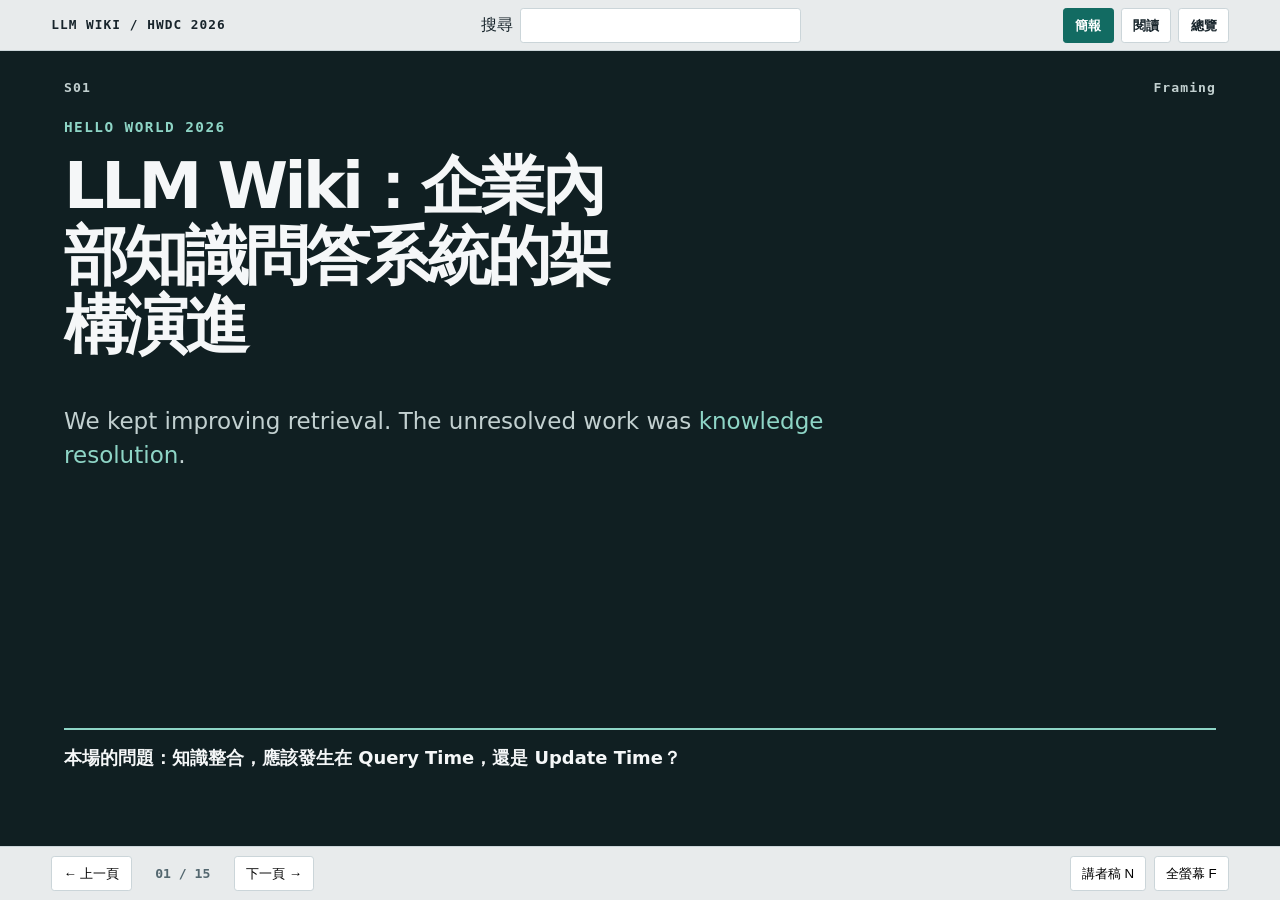
==== index.html @ bf4ed339 "Rewrite HTML deck for knowledge compilation narrative" ====
<!doctype html>
<html lang="zh-Hant">
<head>
  <meta charset="utf-8">
  <meta name="viewport" content="width=device-width, initial-scale=1">
  <meta name="description" content="Hello World 2026：LLM Wiki 從 Agentic RAG 到 Knowledge Compilation 的架構演進。">
  <meta name="theme-color" content="#101f22">
  <title>LLM Wiki：企業內部知識問答系統的架構演進</title>
  <style>
    :root{
      --bg:#f5f7f8;--paper:#fff;--ink:#17242b;--muted:#53676f;--rule:#cbd5d9;--accent:#126b62;--accent2:#8ed5c6;--dark:#101f22;--warn:#9a5a12;--soft:#dcefeb;--code:#edf2f3;
      --sans:"PingFang TC","Noto Sans TC","Microsoft JhengHei",system-ui,sans-serif;--mono:ui-monospace,SFMono-Regular,Menlo,Consolas,monospace;
    }
    *{box-sizing:border-box}html{background:var(--bg);scroll-behavior:smooth}body{margin:0;background:var(--bg);color:var(--ink);font-family:var(--sans)}a{color:var(--accent);text-underline-offset:.18em}code,pre{font-family:var(--mono)}
    .toolbar{position:fixed;z-index:30;inset:0 0 auto;display:flex;align-items:center;justify-content:space-between;gap:.8rem;min-height:3.2rem;padding:.45rem clamp(1rem,4vw,4rem);background:rgba(245,247,248,.95);border-bottom:1px solid var(--rule);backdrop-filter:blur(14px)}
    .toolbar a{font:700 .8rem/1.2 var(--mono);letter-spacing:.08em;color:var(--ink);text-decoration:none}.toolbar div{display:flex;gap:.45rem;align-items:center}.toolbar button,.toolbar input{border:1px solid var(--rule);background:var(--paper);color:var(--ink);min-height:2.2rem;border-radius:.2rem;padding:.35rem .7rem;font:600 .82rem/1 var(--sans)}.toolbar button[aria-pressed=true]{background:var(--accent);color:#fff;border-color:var(--accent)}.search{display:none}.reading .search{display:flex}.search input{width:min(22vw,18rem)}
    .slide{display:none;min-height:100svh;padding:clamp(5rem,7vh,6.2rem) clamp(1.4rem,5vw,5rem) clamp(5.6rem,8vh,6.8rem);overflow:auto}.slide.active{display:block}.slide-inner{max-width:1500px;margin:auto;min-height:calc(100svh - 12rem);display:flex;flex-direction:column}.meta{display:flex;justify-content:space-between;gap:1rem;color:var(--muted);font:700 .82rem/1.2 var(--mono);letter-spacing:.08em;margin-bottom:clamp(1rem,2.6vh,2rem)}
    h1{font-size:clamp(2.45rem,5vw,5.2rem);line-height:1.08;letter-spacing:-.055em;margin:.2rem 0 1.3rem;max-width:13ch}h2{font-size:clamp(2.15rem,4vw,4rem);line-height:1.12;letter-spacing:-.045em;margin:0 0 1.4rem;max-width:18ch}h3{font-size:clamp(1.05rem,1.35vw,1.35rem);margin:.4rem 0 .7rem}.lede{font-size:clamp(1.15rem,1.8vw,1.7rem);line-height:1.48;color:var(--muted);max-width:60ch}.big{font-size:clamp(2rem,4vw,4.6rem);line-height:1.16;letter-spacing:-.045em;font-weight:760}.kicker{color:var(--accent);font:800 .9rem/1.2 var(--mono);letter-spacing:.1em;text-transform:uppercase;margin:0 0 .8rem}.dark{background:var(--dark);color:#f5f7f8}.dark .lede,.dark .meta,.dark .muted{color:#c2d0d0}.dark a{color:var(--accent2)}.dark .kicker,.dark .accent{color:var(--accent2)}
    .grid2{display:grid;grid-template-columns:1fr 1fr;gap:clamp(1.4rem,4vw,4rem);align-items:start}.grid3{display:grid;grid-template-columns:repeat(3,1fr);gap:clamp(1rem,2.5vw,2.4rem)}.panel{background:var(--paper);border-left:4px solid var(--accent);padding:1.05rem 1.2rem}.panel.warn{border-color:var(--warn);background:#f8edda}.panel h3{color:var(--accent)}.dark .panel{background:rgba(255,255,255,.08);border-color:var(--accent2)}.small{font-size:clamp(.92rem,1.12vw,1.1rem);line-height:1.5;color:var(--muted)}.dark .small{color:#c2d0d0}.foot{margin-top:auto;padding-top:1rem;border-top:2px solid var(--accent);font-size:clamp(1rem,1.4vw,1.35rem);font-weight:680}.dark .foot{border-color:var(--accent2)}
    table{width:100%;border-collapse:collapse;font-size:clamp(.9rem,1.18vw,1.13rem);line-height:1.4}th,td{text-align:left;vertical-align:top;border-bottom:1px solid var(--rule);padding:.62rem .55rem}thead th{border-top:2px solid var(--accent);color:var(--accent);font-size:.9em}.dark th,.dark td{border-color:rgba(255,255,255,.18)}.dark thead th{color:var(--accent2);border-color:var(--accent2)}
    .flow{display:grid;grid-template-columns:repeat(var(--n,5),minmax(8rem,1fr));border-top:2px solid var(--accent);border-bottom:1px solid var(--rule);margin:1.4rem 0;overflow:auto}.flow>div{position:relative;min-height:8rem;padding:1rem;border-right:1px solid var(--rule)}.flow>div:last-child{border-right:0}.flow>div:not(:last-child)::after{content:"→";position:absolute;right:-.5rem;top:50%;transform:translateY(-50%);color:var(--accent);background:var(--bg);font:800 1.1rem/1 var(--mono)}.flow b{display:block;color:var(--accent);margin-bottom:.4rem}.flow span{color:var(--muted);font-size:.95rem;line-height:1.38}.dark .flow{border-color:var(--accent2)}.dark .flow>div{border-color:rgba(255,255,255,.18)}.dark .flow>div:not(:last-child)::after{color:var(--accent2);background:var(--dark)}.dark .flow b{color:var(--accent2)}.dark .flow span{color:#c2d0d0}
    .doc{background:var(--paper);padding:1rem 1.1rem;border-top:3px solid var(--accent);font-size:clamp(.95rem,1.2vw,1.15rem);line-height:1.48}.doc h3{font-family:var(--mono);font-size:.86rem;color:var(--muted);letter-spacing:.05em}.quote{font-size:clamp(1.25rem,2.1vw,2.1rem);line-height:1.35;font-weight:700}.tag{display:inline-block;padding:.18rem .42rem;background:var(--soft);color:var(--accent);font:800 .75rem/1.2 var(--mono);letter-spacing:.04em}.matrix td:first-child,.matrix th:first-child{font-weight:750}.mono{font-family:var(--mono)}.em{color:var(--accent);font-weight:800}.dark .em{color:var(--accent2)}
    .controls{position:fixed;z-index:20;inset:auto 0 0;display:flex;justify-content:space-between;gap:.8rem;align-items:center;padding:.55rem clamp(1rem,4vw,4rem);background:rgba(245,247,248,.95);border-top:1px solid var(--rule);backdrop-filter:blur(14px)}.controls div{display:flex;gap:.45rem;align-items:center}.controls button{border:1px solid var(--rule);background:var(--paper);min-height:2.2rem;border-radius:.2rem;padding:.35rem .7rem}.count{font:700 .82rem/1 var(--mono);color:var(--muted);min-width:5.5rem;text-align:center}.notes{position:fixed;z-index:40;right:1rem;bottom:4.4rem;width:min(42rem,calc(100vw - 2rem));max-height:55vh;overflow:auto;background:var(--paper);border:1px solid var(--rule);box-shadow:0 1.4rem 4rem rgba(0,0,0,.18);padding:1rem 1.2rem}.notes h2{font-size:1.4rem;margin:.2rem 0}.notes p{line-height:1.5}
    .reading .slide{display:block;min-height:auto;padding-top:5.5rem}.reading .slide-inner{min-height:auto}.reading .controls{display:none}.reading .notes{display:none}.reading .meta::after{content:"reading"}.reading-only{display:none}.reading .reading-only{display:block}.presentation .reading-only{display:none}.overview{display:none;position:fixed;z-index:50;inset:0;background:rgba(0,0,0,.45);padding:4rem clamp(1rem,5vw,5rem);overflow:auto}.overview.open{display:block}.overview-box{max-width:900px;margin:auto;background:var(--paper);padding:1.2rem}.overview button{display:block;width:100%;text-align:left;padding:.7rem;border:0;border-bottom:1px solid var(--rule);background:transparent}.appendix{border-top:3px solid var(--accent);margin-top:4rem;padding-top:2rem}.src{font-size:.9rem;line-height:1.6}
    @media(max-width:820px){.grid2,.grid3{grid-template-columns:1fr}.flow{grid-template-columns:1fr}.flow>div:not(:last-child)::after{content:"↓";right:50%;top:auto;bottom:-.6rem;transform:translateX(50%)}.toolbar{position:static}.slide{display:block;min-height:auto;padding-top:2rem}.controls{display:none}body{background:var(--bg)}.search{display:none!important}}
    @media print{.toolbar,.controls,.notes,.overview{display:none!important}.slide{display:block;break-after:page;min-height:auto}.slide-inner{min-height:auto}}
  </style>
</head>
<body class="presentation">
  <header class="toolbar">
    <a href="#s01">LLM WIKI / HWDC 2026</a>
    <div class="search"><label for="q">搜尋</label><input id="q" type="search"><span id="searchState" class="small"></span></div>
    <div><button id="present" aria-pressed="true">簡報</button><button id="read" aria-pressed="false">閱讀</button><button id="openOverview">總覽</button></div>
  </header>

  <main id="deck">
    <section class="slide dark active" id="s01" data-section="S01" data-title="LLM Wiki" tabindex="-1"><div class="slide-inner">
      <div class="meta"><span>S01</span><span>Framing</span></div>
      <p class="kicker">Hello World 2026</p><h1>LLM Wiki：企業內部知識問答系統的架構演進</h1>
      <p class="lede">We kept improving retrieval. The unresolved work was <span class="accent">knowledge resolution</span>.</p>
      <p class="foot">本場的問題：知識整合，應該發生在 Query Time，還是 Update Time？</p>
      <aside class="reading-only"><p>講者稿：今天不是再教一套 RAG pipeline，而是討論企業知識問答裡常被忽略的問題：多份來源都正確，但適用範圍不同時，Agent 要怎麼回答？</p></aside>
    </div></section>

    <section class="slide" id="s02" data-section="S02" data-title="四個都正確的答案" tabindex="-1"><div class="slide-inner">
      <div class="meta"><span>S02</span><span>Hard Case</span></div><h2>一個 VPN 問題，四個都「正確」的答案</h2>
      <p class="quote">「我是台南分公司的正式員工，今天換了一台公司管理的新筆電。登入 ExampleVPN 時出現 DEMO-455，該怎麼處理？」</p>
      <div class="grid2">
        <table><thead><tr><th>來源</th><th>看起來正確的答案</th></tr></thead><tbody>
          <tr><td>A Legacy Guide</td><td>檢查帳密 + OTP</td></tr><tr><td>B Zero Trust Policy</td><td>分公司正式員工 + managed device 改用 Entra ID + CA</td></tr><tr><td>C Service Desk FAQ</td><td>DEMO-455 常見是密碼錯誤</td></tr><tr><td>D Incident Postmortem</td><td>新筆電常是 device compliance 未完成</td></tr>
        </tbody></table>
        <div class="panel warn"><h3>問題不是找不到文件</h3><p>RAG 可能把四份都找回來，而且全部都有來源。真正困難的是判斷：哪一份適用於這個人的情境？</p></div>
      </div><p class="foot">Source-grounded 不等於 context-correct。</p>
    </div></section>

    <section class="slide" id="s03" data-section="S03" data-title="Agentic RAG" tabindex="-1"><div class="slide-inner"><div class="meta"><span>S03</span><span>Past Architecture</span></div><h2>去年我們怎麼做 Agentic RAG</h2>
      <div class="flow" style="--n:6"><div><b>User</b><span>企業制度、流程、系統問題</span></div><div><b>Query Planning</b><span>拆問題、改寫查詢</span></div><div><b>Tool Calling</b><span>選 FAQ、RAG、內部工具</span></div><div><b>Retrieval</b><span>Hybrid / citation / source</span></div><div><b>Answer</b><span>生成回答</span></div><div><b>Self-check</b><span>不足時重試或追問</span></div></div>
      <p class="foot">這能讓 Agent 比單輪 RAG 聰明，但仍把許多知識判斷留在查詢當下。</p>
    </div></section>

    <section class="slide" id="s04" data-section="S04" data-title="不是所有失敗都是檢索失敗" tabindex="-1"><div class="slide-inner"><div class="meta"><span>S04</span><span>Failure Split</span></div><h2>Retrieval 成功，為什麼 Answer 還會錯？</h2>
      <table><thead><tr><th>Retrieval problem</th><th>Knowledge resolution problem</th></tr></thead><tbody><tr><td>找不到文件</td><td>找到四份，但適用範圍不同</td></tr><tr><td>排序錯</td><td>新文件只部分取代舊文件</td></tr><tr><td>Query 改寫不足</td><td>FAQ 與 postmortem 同時正確但 scope 不同</td></tr><tr><td>Chunk 太小</td><td>每個 claim 需要自己的 provenance</td></tr></tbody></table>
      <p class="foot">Reranker 可以改善左邊，但不會自動解決右邊。</p></div></section>

    <section class="slide" id="s05" data-section="S05" data-title="Query-time Integration" tabindex="-1"><div class="slide-inner"><div class="meta"><span>S05</span><span>Core Diagram 1</span></div><h2>Query-time integration 才是真正瓶頸</h2>
      <div class="flow" style="--n:4"><div><b>Raw Documents</b><span>A/B/C/D 都在資料庫裡</span></div><div><b>Retrieval</b><span>每次找回相關片段</span></div><div><b>LLM Synthesis</b><span>臨場判斷適用範圍、衝突、取代關係</span></div><div><b>Answer</b><span>如果 scope 判斷錯，答案仍錯</span></div></div>
      <p class="foot">這種架構讓模型每次 query 都重新解一次知識迷宮。</p></div></section>

    <section class="slide dark" id="s06" data-section="S06" data-title="Update-time Compilation" tabindex="-1"><div class="slide-inner"><div class="meta"><span>S06</span><span>Core Diagram 2</span></div><h2>把 Knowledge Work 搬到 Update Time</h2>
      <div class="flow" style="--n:5"><div><b>Raw Docs</b><span>來源進來</span></div><div><b>Knowledge Compilation</b><span>整合 scope、衝突、取代關係</span></div><div><b>Review / Validation</b><span>結構、語義、回歸問題</span></div><div><b>Published Knowledge</b><span>可版本化、可引用、可維護</span></div><div><b>Agent</b><span>Query time 專注於使用者 context 與 workflow</span></div></div>
      <p class="foot">LLM Wiki = Knowledge Contract for Agents. Markdown 只是載體。</p></div></section>

    <section class="slide" id="s07" data-section="S07" data-title="Hard Case Sources" tabindex="-1"><div class="slide-inner"><div class="meta"><span>S07</span><span>Evidence</span></div><h2>Hard Case：四份互相交疊的 VPN 文件</h2>
      <div class="grid2"><div class="doc"><h3>Source A / Legacy Guide</h3><p>Legacy VPN 使用帳密 + OTP。DEMO-455 常見是 credential validation failure。</p></div><div class="doc"><h3>Source B / Zero Trust Policy</h3><p>分公司正式員工 + managed device 轉 Zero Trust。總公司與 contractor 暫留 Legacy VPN。</p></div><div class="doc"><h3>Source C / FAQ</h3><p>DEMO-455 常見是密碼錯誤，但 FAQ 寫於 Zero Trust 遷移前。</p></div><div class="doc"><h3>Source D / Postmortem</h3><p>分公司新筆電 DEMO-455 多半是 device compliance 尚未完成。</p></div></div>
      <p class="foot">四份都不是垃圾文件，真正問題是 context-dependent truth。</p></div></section>

    <section class="slide" id="s08" data-section="S08" data-title="Impact Discovery" tabindex="-1"><div class="slide-inner"><div class="meta"><span>S08</span><span>Mechanism</span></div><h2>Impact Discovery：哪些頁面會被牽動？</h2>
      <table><thead><tr><th>候選頁面</th><th>動作</th><th>為什麼</th></tr></thead><tbody><tr><td><code>remote-access-authentication</code></td><td>UPDATE</td><td>Legacy 與 Zero Trust 兩條認證路徑需要分開</td></tr><tr><td><code>device-compliance</code></td><td>CREATE</td><td>新 first action 需要獨立概念</td></tr><tr><td><code>examplevpn-client</code></td><td>UPDATE</td><td>Client behavior 跟 access path 有關</td></tr><tr><td><code>queries/demo-455</code></td><td>UPDATE</td><td>固定問題需要 Zero Trust branch answer</td></tr><tr><td><code>faq/demo-455</code></td><td>FLAG</td><td>FAQ 仍有效，但只適用 Legacy VPN</td></tr></tbody></table>
      <p class="foot">候選範圍應來自 semantic match、backlinks、entities、source relationships 與 query logs。</p></div></section>

    <section class="slide" id="s09" data-section="S09" data-title="Partial Supersession" tabindex="-1"><div class="slide-inner"><div class="meta"><span>S09</span><span>Technical Peak</span></div><h2>Partial Supersession + Conflict Resolution</h2>
      <table class="matrix"><thead><tr><th>Population</th><th>Access path</th><th>DEMO-455 first action</th></tr></thead><tbody><tr><td>Branch full-time + managed device</td><td>Zero Trust</td><td><span class="em">Check device compliance / sync state</span></td></tr><tr><td>HQ employee</td><td>Legacy VPN</td><td>Check credentials / OTP</td></tr><tr><td>Contractor</td><td>Legacy VPN</td><td>Check credentials / OTP</td></tr><tr><td>Unknown context</td><td>Unknown</td><td>Ask clarification</td></tr></tbody></table>
      <p class="foot">新政策不是讓舊手冊失效，而是只取代特定族群的 first action。</p></div></section>

    <section class="slide" id="s10" data-section="S10" data-title="Claim-level Provenance" tabindex="-1"><div class="slide-inner"><div class="meta"><span>S10</span><span>Mechanism</span></div><h2>Claim-level Provenance</h2>
      <table><thead><tr><th>Claim</th><th>Source</th><th>Applicability</th></tr></thead><tbody><tr><td>分公司正式員工 + managed device 改用 Zero Trust</td><td>B Policy</td><td>Branch full-time + managed device</td></tr><tr><td>此族群的 DEMO-455 優先看 device compliance</td><td>D Postmortem</td><td>Branch rollout / new managed laptop</td></tr><tr><td>DEMO-455 常見為 credential failure</td><td>A Guide + C FAQ</td><td>Legacy VPN users</td></tr><tr><td>Context 不足時先追問</td><td>B Policy</td><td>Office / employee type / device state unknown</td></tr></tbody></table>
      <p class="foot">整頁 citation 不夠。企業知識需要知道每個 claim 的來源與適用條件。</p></div></section>

    <section class="slide dark" id="s11" data-section="S11" data-title="Knowledge Release" tabindex="-1"><div class="slide-inner"><div class="meta"><span>S11</span><span>Architecture</span></div><h2>Draft → Validate → Knowledge Release</h2>
      <div class="flow" style="--n:5"><div><b>Impact Discovery</b><span>找候選頁與受影響 query</span></div><div><b>Mutation Plan</b><span>CREATE / UPDATE / KEEP / FLAG</span></div><div><b>Draft Release</b><span>一批知識變更，而非零散改頁</span></div><div><b>Validation</b><span>structural + semantic + regression queries</span></div><div><b>Atomic Publish</b><span>ACTIVE pointer N → N+1</span></div></div>
      <p class="foot">失敗時 N 保持 active，不留下半套更新。</p></div></section>

    <section class="slide" id="s12" data-section="S12" data-title="Validation Boundary" tabindex="-1"><div class="slide-inner"><div class="meta"><span>S12</span><span>Evidence Boundary</span></div><h2>Structural Valid ≠ Semantic Correct</h2>
      <div class="grid2"><div class="panel"><h3>Structural lint 能抓</h3><p><code>missing-summary-v2</code>：缺 source summary、斷鏈，lint exit 1。</p></div><div class="panel warn"><h3>Structural lint 抓不到</h3><p><code>stale-v2</code>：結構有效，lint exit 0，但下游 query 仍是舊答案。</p></div></div>
      <p class="foot">結構檢查必要，但不能單獨保證知識仍符合最新來源。</p></div></section>

    <section class="slide" id="s13" data-section="S13" data-title="Teams Agent" tabindex="-1"><div class="slide-inner"><div class="meta"><span>S13</span><span>Integration</span></div><h2>LLM Wiki 只是 Knowledge Layer：Teams Agent</h2>
      <div class="flow" style="--n:6"><div><b>Teams</b><span>企業入口</span></div><div><b>Intent / Issue</b><span>IT / Non-IT、問題拆解</span></div><div><b>FAQ / Knowledge</b><span>使用 published knowledge</span></div><div><b>Clarification</b><span>缺 context 先追問</span></div><div><b>Ticket / Handoff</b><span>無法解決時升級</span></div><div><b>Feedback</b><span>回到品質迴圈</span></div></div>
      <p class="foot">Knowledge tells the Agent what is true. Business workflow tells the Agent what to do.</p></div></section>

    <section class="slide" id="s14" data-section="S14" data-title="When Worth It" tabindex="-1"><div class="slide-inner"><div class="meta"><span>S14</span><span>Decision Framework</span></div><h2>WeKnora 與何時值得採用</h2>
      <div class="grid2"><div class="panel"><h3>不值得</h3><p>少量 FAQ、單一 authoritative source、低更新頻率、無跨文件衝突。</p></div><div class="panel"><h3>開始值得</h3><p>大量文件、頻繁改版、部分取代、多人維護、需要 provenance / ACL / lifecycle。</p></div></div>
      <p class="lede">像 WeKnora 這類開源系統，也正在從 RAG 擴展到 Wiki、Revision、RBAC、Audit 與 Knowledge Management。</p>
      <p class="foot">Knowledge Engineering 正逐漸成為 Agent 架構裡獨立的一層。</p></div></section>

    <section class="slide dark" id="s15" data-section="S15" data-title="Takeaways" tabindex="-1"><div class="slide-inner"><div class="meta"><span>S15</span><span>Close</span></div><h2>三句帶走</h2>
      <ol class="big"><li>Not every RAG failure is a retrieval failure.</li><li>LLM Wiki moves knowledge integration from query time to update time.</li><li>Treat enterprise knowledge like a releaseable software artifact.</li></ol>
      <p class="foot">企業知識不只是內容。它也需要編譯、測試、版本與發布。</p></div></section>

    <section class="slide" id="a01" data-section="A01" data-title="Evidence Registry" tabindex="-1"><div class="slide-inner"><div class="meta"><span>A01</span><span>Appendix</span></div><h2>Evidence registry</h2><div class="src"><p><a href="evidence/knowledge-resolution-demo/README.md">Knowledge Resolution Demo</a> · <a href="evidence/knowledge-resolution-demo/claim-resolution.md">Claim Resolution</a> · <a href="evidence/knowledge-resolution-demo/mutation-plan.md">Mutation Plan</a> · <a href="evidence/knowledge-resolution-demo/knowledge-release.md">Knowledge Release</a></p><p><a href="evidence/wiki-update-demo/README.md">舊版可重跑 lint / graph fixture</a> · <a href="evidence/wiki-update-demo/records/runs.json">runs.json</a> · <a href="evidence/wiki-update-demo/records/content-revision.diff">content diff</a></p></div></div></section>
  </main>

  <nav class="controls"><div><button id="prev">← 上一頁</button><span class="count" id="count">01 / 15</span><button id="next">下一頁 →</button></div><div><button id="notesBtn">講者稿 N</button><button id="fsBtn">全螢幕 F</button></div></nav>
  <aside class="notes" id="notes" hidden><h2>講者稿</h2><div id="notesText"></div></aside>
  <div class="overview" id="overview"><div class="overview-box"><h2>頁面總覽</h2><div id="overviewList"></div><button id="closeOverview">關閉</button></div></div>

  <script>
  (function(){
    const slides=[...document.querySelectorAll('.slide')];const main=slides.filter(s=>s.dataset.section[0]==='S');const appendix=slides.filter(s=>s.dataset.section[0]==='A');let current=null;let reading=false;
    const count=document.getElementById('count'),notes=document.getElementById('notes'),notesText=document.getElementById('notesText'),overview=document.getElementById('overview');
    const old={"1":"s01","2":"s02","3":"s03","4":"s04","5":"s05","6":"s06","7":"s07","8":"s08","9":"s09","10":"s10","11":"s11","12":"s12","13":"s13","14":"s14","15":"s15","16":"s15","17":"s15","18":"s15","19":"s15","20":"s15"};
    function canonical(h){h=(h||'').replace('#','').toLowerCase();if(old[h])return old[h];if(/^s(0[1-9]|1[0-5])$/.test(h)||/^a0[1-4]$/.test(h))return h;return 's01'}
    function show(id,push=true){const s=document.getElementById(id)||document.getElementById('s01');current=s;slides.forEach(x=>{x.classList.toggle('active',x===s);x.setAttribute('aria-hidden',String(!reading&&x!==s));x.inert=!reading&&x!==s});const list=s.dataset.section[0]==='S'?main:appendix;const n=list.indexOf(s)+1;count.textContent=s.dataset.section[0]==='S'?String(n).padStart(2,'0')+' / 15':'A'+String(n).padStart(2,'0')+' / '+String(appendix.length).padStart(2,'0');notesText.innerHTML='';const rn=s.querySelector('.reading-only');if(rn)notesText.appendChild(rn.cloneNode(true));if(push&&location.hash!=='#'+s.id)location.hash=s.id;if(!reading)scrollTo(0,0)}
    function next(){const list=current&&current.dataset.section[0]==='A'?appendix:main;let i=list.indexOf(current);if(i<list.length-1)show(list[i+1].id)}function prev(){const list=current&&current.dataset.section[0]==='A'?appendix:main;let i=list.indexOf(current);if(i>0)show(list[i-1].id)}
    function setReading(v){reading=v;document.body.classList.toggle('reading',v);document.body.classList.toggle('presentation',!v);document.getElementById('read').setAttribute('aria-pressed',String(v));document.getElementById('present').setAttribute('aria-pressed',String(!v));slides.forEach(s=>{s.classList.toggle('active',v||s===current);s.inert=!v&&s!==current});if(!v)show((current||main[0]).id,false)}
    document.getElementById('next').onclick=next;document.getElementById('prev').onclick=prev;document.getElementById('notesBtn').onclick=()=>notes.hidden=!notes.hidden;document.getElementById('read').onclick=()=>setReading(true);document.getElementById('present').onclick=()=>setReading(false);document.getElementById('fsBtn').onclick=()=>document.fullscreenElement?document.exitFullscreen().catch(()=>{}):document.documentElement.requestFullscreen?.().catch(()=>{});
    document.getElementById('openOverview').onclick=()=>overview.classList.add('open');document.getElementById('closeOverview').onclick=()=>overview.classList.remove('open');
    const ol=document.getElementById('overviewList');slides.forEach(s=>{const b=document.createElement('button');b.textContent=s.dataset.section+' — '+s.dataset.title;b.onclick=()=>{setReading(false);show(s.id);overview.classList.remove('open')};ol.appendChild(b)});
    document.getElementById('q').oninput=e=>{const q=e.target.value.toLowerCase();let m=0;slides.forEach(s=>{const ok=!q||s.textContent.toLowerCase().includes(q);s.hidden=!ok;if(ok)m++});document.getElementById('searchState').textContent=q?m+' 頁符合':''};
    addEventListener('hashchange',()=>show(canonical(location.hash),false));addEventListener('keydown',e=>{if(reading||['INPUT','TEXTAREA'].includes(document.activeElement.tagName))return;if(e.key==='ArrowRight'||e.key==='PageDown'||e.key===' '){e.preventDefault();next()}else if(e.key==='ArrowLeft'||e.key==='PageUp'){e.preventDefault();prev()}else if(e.key.toLowerCase()==='n')notes.hidden=!notes.hidden;else if(e.key.toLowerCase()==='o')overview.classList.add('open');else if(e.key.toLowerCase()==='f')document.getElementById('fsBtn').click();else if(e.key==='Home')show('s01');else if(e.key==='End')show('s15');else if(e.key==='Escape'){overview.classList.remove('open');notes.hidden=true}});
    if(matchMedia('(max-width:820px)').matches)setReading(true);show(canonical(location.hash),false);
  }());
  </script>
</body>
</html>
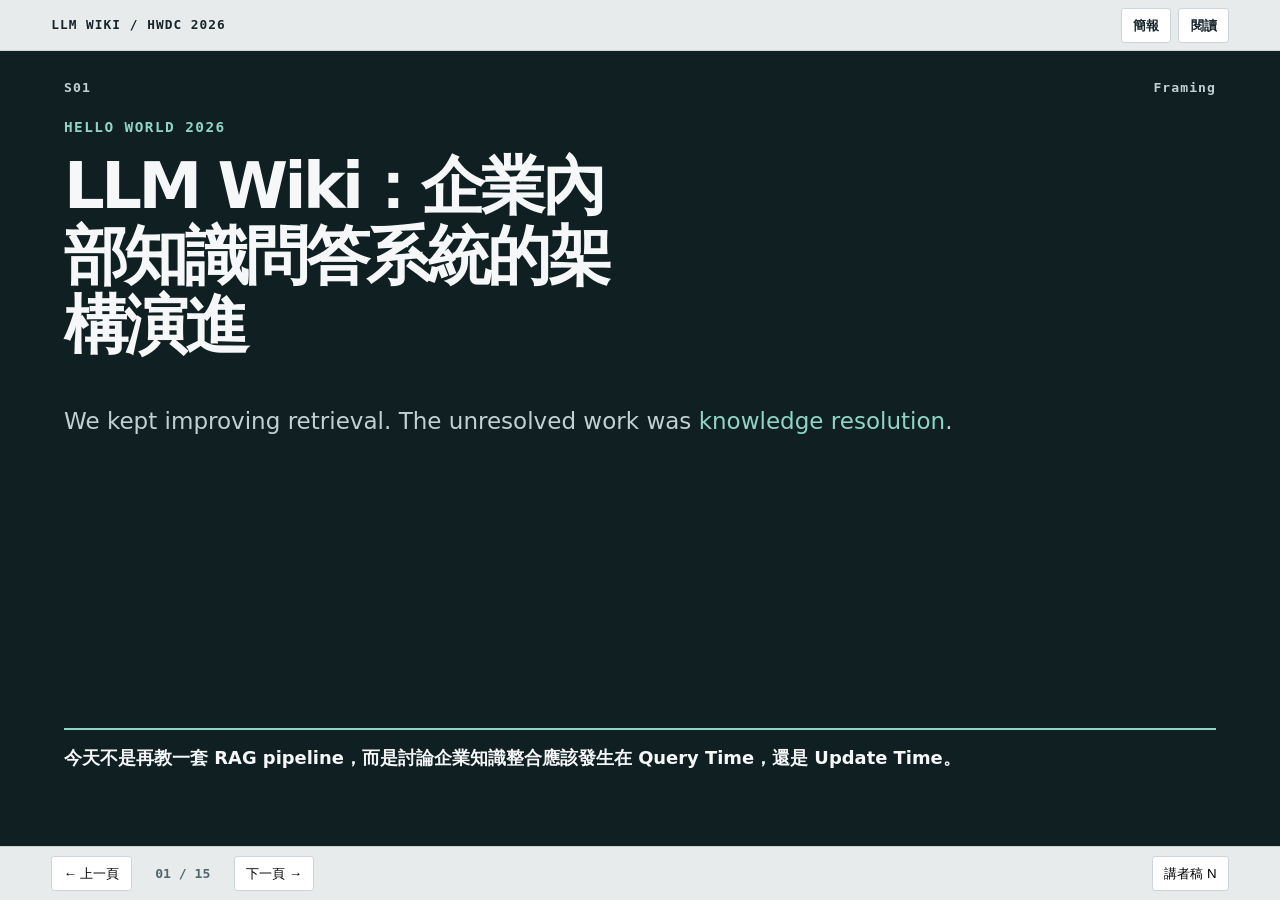
==== commit a099dc81: "Sync deck with v3.1 content improvements" ====
--- a/index.html
+++ b/index.html
@@ -4,132 +4,34 @@
   <meta charset="utf-8">
   <meta name="viewport" content="width=device-width, initial-scale=1">
   <meta name="description" content="Hello World 2026：LLM Wiki 從 Agentic RAG 到 Knowledge Compilation 的架構演進。">
-  <meta name="theme-color" content="#101f22">
   <title>LLM Wiki：企業內部知識問答系統的架構演進</title>
   <style>
-    :root{
-      --bg:#f5f7f8;--paper:#fff;--ink:#17242b;--muted:#53676f;--rule:#cbd5d9;--accent:#126b62;--accent2:#8ed5c6;--dark:#101f22;--warn:#9a5a12;--soft:#dcefeb;--code:#edf2f3;
-      --sans:"PingFang TC","Noto Sans TC","Microsoft JhengHei",system-ui,sans-serif;--mono:ui-monospace,SFMono-Regular,Menlo,Consolas,monospace;
-    }
-    *{box-sizing:border-box}html{background:var(--bg);scroll-behavior:smooth}body{margin:0;background:var(--bg);color:var(--ink);font-family:var(--sans)}a{color:var(--accent);text-underline-offset:.18em}code,pre{font-family:var(--mono)}
-    .toolbar{position:fixed;z-index:30;inset:0 0 auto;display:flex;align-items:center;justify-content:space-between;gap:.8rem;min-height:3.2rem;padding:.45rem clamp(1rem,4vw,4rem);background:rgba(245,247,248,.95);border-bottom:1px solid var(--rule);backdrop-filter:blur(14px)}
-    .toolbar a{font:700 .8rem/1.2 var(--mono);letter-spacing:.08em;color:var(--ink);text-decoration:none}.toolbar div{display:flex;gap:.45rem;align-items:center}.toolbar button,.toolbar input{border:1px solid var(--rule);background:var(--paper);color:var(--ink);min-height:2.2rem;border-radius:.2rem;padding:.35rem .7rem;font:600 .82rem/1 var(--sans)}.toolbar button[aria-pressed=true]{background:var(--accent);color:#fff;border-color:var(--accent)}.search{display:none}.reading .search{display:flex}.search input{width:min(22vw,18rem)}
-    .slide{display:none;min-height:100svh;padding:clamp(5rem,7vh,6.2rem) clamp(1.4rem,5vw,5rem) clamp(5.6rem,8vh,6.8rem);overflow:auto}.slide.active{display:block}.slide-inner{max-width:1500px;margin:auto;min-height:calc(100svh - 12rem);display:flex;flex-direction:column}.meta{display:flex;justify-content:space-between;gap:1rem;color:var(--muted);font:700 .82rem/1.2 var(--mono);letter-spacing:.08em;margin-bottom:clamp(1rem,2.6vh,2rem)}
-    h1{font-size:clamp(2.45rem,5vw,5.2rem);line-height:1.08;letter-spacing:-.055em;margin:.2rem 0 1.3rem;max-width:13ch}h2{font-size:clamp(2.15rem,4vw,4rem);line-height:1.12;letter-spacing:-.045em;margin:0 0 1.4rem;max-width:18ch}h3{font-size:clamp(1.05rem,1.35vw,1.35rem);margin:.4rem 0 .7rem}.lede{font-size:clamp(1.15rem,1.8vw,1.7rem);line-height:1.48;color:var(--muted);max-width:60ch}.big{font-size:clamp(2rem,4vw,4.6rem);line-height:1.16;letter-spacing:-.045em;font-weight:760}.kicker{color:var(--accent);font:800 .9rem/1.2 var(--mono);letter-spacing:.1em;text-transform:uppercase;margin:0 0 .8rem}.dark{background:var(--dark);color:#f5f7f8}.dark .lede,.dark .meta,.dark .muted{color:#c2d0d0}.dark a{color:var(--accent2)}.dark .kicker,.dark .accent{color:var(--accent2)}
-    .grid2{display:grid;grid-template-columns:1fr 1fr;gap:clamp(1.4rem,4vw,4rem);align-items:start}.grid3{display:grid;grid-template-columns:repeat(3,1fr);gap:clamp(1rem,2.5vw,2.4rem)}.panel{background:var(--paper);border-left:4px solid var(--accent);padding:1.05rem 1.2rem}.panel.warn{border-color:var(--warn);background:#f8edda}.panel h3{color:var(--accent)}.dark .panel{background:rgba(255,255,255,.08);border-color:var(--accent2)}.small{font-size:clamp(.92rem,1.12vw,1.1rem);line-height:1.5;color:var(--muted)}.dark .small{color:#c2d0d0}.foot{margin-top:auto;padding-top:1rem;border-top:2px solid var(--accent);font-size:clamp(1rem,1.4vw,1.35rem);font-weight:680}.dark .foot{border-color:var(--accent2)}
-    table{width:100%;border-collapse:collapse;font-size:clamp(.9rem,1.18vw,1.13rem);line-height:1.4}th,td{text-align:left;vertical-align:top;border-bottom:1px solid var(--rule);padding:.62rem .55rem}thead th{border-top:2px solid var(--accent);color:var(--accent);font-size:.9em}.dark th,.dark td{border-color:rgba(255,255,255,.18)}.dark thead th{color:var(--accent2);border-color:var(--accent2)}
-    .flow{display:grid;grid-template-columns:repeat(var(--n,5),minmax(8rem,1fr));border-top:2px solid var(--accent);border-bottom:1px solid var(--rule);margin:1.4rem 0;overflow:auto}.flow>div{position:relative;min-height:8rem;padding:1rem;border-right:1px solid var(--rule)}.flow>div:last-child{border-right:0}.flow>div:not(:last-child)::after{content:"→";position:absolute;right:-.5rem;top:50%;transform:translateY(-50%);color:var(--accent);background:var(--bg);font:800 1.1rem/1 var(--mono)}.flow b{display:block;color:var(--accent);margin-bottom:.4rem}.flow span{color:var(--muted);font-size:.95rem;line-height:1.38}.dark .flow{border-color:var(--accent2)}.dark .flow>div{border-color:rgba(255,255,255,.18)}.dark .flow>div:not(:last-child)::after{color:var(--accent2);background:var(--dark)}.dark .flow b{color:var(--accent2)}.dark .flow span{color:#c2d0d0}
-    .doc{background:var(--paper);padding:1rem 1.1rem;border-top:3px solid var(--accent);font-size:clamp(.95rem,1.2vw,1.15rem);line-height:1.48}.doc h3{font-family:var(--mono);font-size:.86rem;color:var(--muted);letter-spacing:.05em}.quote{font-size:clamp(1.25rem,2.1vw,2.1rem);line-height:1.35;font-weight:700}.tag{display:inline-block;padding:.18rem .42rem;background:var(--soft);color:var(--accent);font:800 .75rem/1.2 var(--mono);letter-spacing:.04em}.matrix td:first-child,.matrix th:first-child{font-weight:750}.mono{font-family:var(--mono)}.em{color:var(--accent);font-weight:800}.dark .em{color:var(--accent2)}
-    .controls{position:fixed;z-index:20;inset:auto 0 0;display:flex;justify-content:space-between;gap:.8rem;align-items:center;padding:.55rem clamp(1rem,4vw,4rem);background:rgba(245,247,248,.95);border-top:1px solid var(--rule);backdrop-filter:blur(14px)}.controls div{display:flex;gap:.45rem;align-items:center}.controls button{border:1px solid var(--rule);background:var(--paper);min-height:2.2rem;border-radius:.2rem;padding:.35rem .7rem}.count{font:700 .82rem/1 var(--mono);color:var(--muted);min-width:5.5rem;text-align:center}.notes{position:fixed;z-index:40;right:1rem;bottom:4.4rem;width:min(42rem,calc(100vw - 2rem));max-height:55vh;overflow:auto;background:var(--paper);border:1px solid var(--rule);box-shadow:0 1.4rem 4rem rgba(0,0,0,.18);padding:1rem 1.2rem}.notes h2{font-size:1.4rem;margin:.2rem 0}.notes p{line-height:1.5}
-    .reading .slide{display:block;min-height:auto;padding-top:5.5rem}.reading .slide-inner{min-height:auto}.reading .controls{display:none}.reading .notes{display:none}.reading .meta::after{content:"reading"}.reading-only{display:none}.reading .reading-only{display:block}.presentation .reading-only{display:none}.overview{display:none;position:fixed;z-index:50;inset:0;background:rgba(0,0,0,.45);padding:4rem clamp(1rem,5vw,5rem);overflow:auto}.overview.open{display:block}.overview-box{max-width:900px;margin:auto;background:var(--paper);padding:1.2rem}.overview button{display:block;width:100%;text-align:left;padding:.7rem;border:0;border-bottom:1px solid var(--rule);background:transparent}.appendix{border-top:3px solid var(--accent);margin-top:4rem;padding-top:2rem}.src{font-size:.9rem;line-height:1.6}
-    @media(max-width:820px){.grid2,.grid3{grid-template-columns:1fr}.flow{grid-template-columns:1fr}.flow>div:not(:last-child)::after{content:"↓";right:50%;top:auto;bottom:-.6rem;transform:translateX(50%)}.toolbar{position:static}.slide{display:block;min-height:auto;padding-top:2rem}.controls{display:none}body{background:var(--bg)}.search{display:none!important}}
-    @media print{.toolbar,.controls,.notes,.overview{display:none!important}.slide{display:block;break-after:page;min-height:auto}.slide-inner{min-height:auto}}
+    :root{--bg:#f5f7f8;--paper:#fff;--ink:#17242b;--muted:#53676f;--rule:#cbd5d9;--accent:#126b62;--accent2:#8ed5c6;--dark:#101f22;--warn:#9a5a12;--soft:#dcefeb;--code:#edf2f3;--sans:"PingFang TC","Noto Sans TC","Microsoft JhengHei",system-ui,sans-serif;--mono:ui-monospace,SFMono-Regular,Menlo,Consolas,monospace}*{box-sizing:border-box}html{background:var(--bg);scroll-behavior:smooth}body{margin:0;background:var(--bg);color:var(--ink);font-family:var(--sans)}a{color:var(--accent);text-underline-offset:.18em}code,pre{font-family:var(--mono)}.toolbar{position:fixed;z-index:30;inset:0 0 auto;display:flex;align-items:center;justify-content:space-between;gap:.8rem;min-height:3.2rem;padding:.45rem clamp(1rem,4vw,4rem);background:rgba(245,247,248,.95);border-bottom:1px solid var(--rule);backdrop-filter:blur(14px)}.toolbar a{font:700 .8rem/1.2 var(--mono);letter-spacing:.08em;color:var(--ink);text-decoration:none}.toolbar div{display:flex;gap:.45rem}.toolbar button{border:1px solid var(--rule);background:var(--paper);color:var(--ink);min-height:2.2rem;border-radius:.2rem;padding:.35rem .7rem;font:600 .82rem/1 var(--sans)}.slide{display:none;min-height:100svh;padding:clamp(5rem,7vh,6.2rem) clamp(1.4rem,5vw,5rem) clamp(5.6rem,8vh,6.8rem);overflow:auto}.slide.active{display:block}.slide-inner{max-width:1500px;margin:auto;min-height:calc(100svh - 12rem);display:flex;flex-direction:column}.meta{display:flex;justify-content:space-between;gap:1rem;color:var(--muted);font:700 .82rem/1.2 var(--mono);letter-spacing:.08em;margin-bottom:clamp(1rem,2.6vh,2rem)}h1{font-size:clamp(2.45rem,5vw,5.2rem);line-height:1.08;letter-spacing:-.055em;margin:.2rem 0 1.3rem;max-width:13ch}h2{font-size:clamp(2.15rem,4vw,4rem);line-height:1.12;letter-spacing:-.045em;margin:0 0 1.4rem;max-width:20ch}h3{font-size:clamp(1.05rem,1.35vw,1.35rem);margin:.4rem 0 .7rem}.lede{font-size:clamp(1.15rem,1.8vw,1.7rem);line-height:1.48;color:var(--muted);max-width:62ch}.big{font-size:clamp(2rem,4vw,4.6rem);line-height:1.16;letter-spacing:-.045em;font-weight:760}.kicker{color:var(--accent);font:800 .9rem/1.2 var(--mono);letter-spacing:.1em;text-transform:uppercase;margin:0 0 .8rem}.dark{background:var(--dark);color:#f5f7f8}.dark .lede,.dark .meta,.dark .muted{color:#c2d0d0}.dark a{color:var(--accent2)}.dark .kicker,.dark .accent{color:var(--accent2)}.grid2{display:grid;grid-template-columns:1fr 1fr;gap:clamp(1.4rem,4vw,4rem);align-items:start}.grid3{display:grid;grid-template-columns:repeat(3,1fr);gap:clamp(1rem,2.5vw,2.4rem)}.panel{background:var(--paper);border-left:4px solid var(--accent);padding:1.05rem 1.2rem}.panel.warn{border-color:var(--warn);background:#f8edda}.panel h3{color:var(--accent)}.dark .panel{background:rgba(255,255,255,.08);border-color:var(--accent2)}.small{font-size:clamp(.92rem,1.12vw,1.1rem);line-height:1.5;color:var(--muted)}.dark .small{color:#c2d0d0}.foot{margin-top:auto;padding-top:1rem;border-top:2px solid var(--accent);font-size:clamp(1rem,1.4vw,1.35rem);font-weight:680}.dark .foot{border-color:var(--accent2)}table{width:100%;border-collapse:collapse;font-size:clamp(.9rem,1.18vw,1.13rem);line-height:1.4}th,td{text-align:left;vertical-align:top;border-bottom:1px solid var(--rule);padding:.62rem .55rem}thead th{border-top:2px solid var(--accent);color:var(--accent);font-size:.9em}.dark th,.dark td{border-color:rgba(255,255,255,.18)}.dark thead th{color:var(--accent2);border-color:var(--accent2)}.flow{display:grid;grid-template-columns:repeat(var(--n,5),minmax(8rem,1fr));border-top:2px solid var(--accent);border-bottom:1px solid var(--rule);margin:1.4rem 0;overflow:auto}.flow>div{position:relative;min-height:8rem;padding:1rem;border-right:1px solid var(--rule)}.flow>div:last-child{border-right:0}.flow>div:not(:last-child)::after{content:"→";position:absolute;right:-.5rem;top:50%;transform:translateY(-50%);color:var(--accent);background:var(--bg);font:800 1.1rem/1 var(--mono)}.flow b{display:block;color:var(--accent);margin-bottom:.4rem}.flow span{color:var(--muted);font-size:.95rem;line-height:1.38}.dark .flow{border-color:var(--accent2)}.dark .flow>div{border-color:rgba(255,255,255,.18)}.dark .flow>div:not(:last-child)::after{color:var(--accent2);background:var(--dark)}.dark .flow b{color:var(--accent2)}.dark .flow span{color:#c2d0d0}.doc{background:var(--paper);padding:1rem 1.1rem;border-top:3px solid var(--accent);font-size:clamp(.95rem,1.2vw,1.15rem);line-height:1.48}.doc h3{font-family:var(--mono);font-size:.86rem;color:var(--muted);letter-spacing:.05em}.quote{font-size:clamp(1.25rem,2.1vw,2.1rem);line-height:1.35;font-weight:700}.tag{display:inline-block;padding:.18rem .42rem;background:var(--soft);color:var(--accent);font:800 .75rem/1.2 var(--mono);letter-spacing:.04em}.matrix td:first-child,.matrix th:first-child{font-weight:750}.mono{font-family:var(--mono)}.em{color:var(--accent);font-weight:800}.dark .em{color:var(--accent2)}.controls{position:fixed;z-index:20;inset:auto 0 0;display:flex;justify-content:space-between;gap:.8rem;align-items:center;padding:.55rem clamp(1rem,4vw,4rem);background:rgba(245,247,248,.95);border-top:1px solid var(--rule);backdrop-filter:blur(14px)}.controls div{display:flex;gap:.45rem;align-items:center}.controls button{border:1px solid var(--rule);background:var(--paper);min-height:2.2rem;border-radius:.2rem;padding:.35rem .7rem}.count{font:700 .82rem/1 var(--mono);color:var(--muted);min-width:5.5rem;text-align:center}.notes{position:fixed;z-index:40;right:1rem;bottom:4.4rem;width:min(42rem,calc(100vw - 2rem));max-height:55vh;overflow:auto;background:var(--paper);border:1px solid var(--rule);box-shadow:0 1.4rem 4rem rgba(0,0,0,.18);padding:1rem 1.2rem}.notes h2{font-size:1.4rem;margin:.2rem 0}.notes p{line-height:1.5}.reading .slide{display:block;min-height:auto;padding-top:5.5rem}.reading .slide-inner{min-height:auto}.reading .controls{display:none}.reading .notes{display:none}.reading-only{display:none}.reading .reading-only{display:block}.presentation .reading-only{display:none}.appendix{border-top:3px solid var(--accent);margin-top:4rem;padding-top:2rem}.src{font-size:.9rem;line-height:1.6}@media(max-width:820px){.grid2,.grid3{grid-template-columns:1fr}.flow{grid-template-columns:1fr}.flow>div:not(:last-child)::after{content:"↓";right:50%;top:auto;bottom:-.6rem;transform:translateX(50%)}.toolbar{position:static}.slide{display:block;min-height:auto;padding-top:2rem}.controls{display:none}}@media print{.toolbar,.controls,.notes{display:none!important}.slide{display:block;break-after:page;min-height:auto}.slide-inner{min-height:auto}}
   </style>
 </head>
 <body class="presentation">
-  <header class="toolbar">
-    <a href="#s01">LLM WIKI / HWDC 2026</a>
-    <div class="search"><label for="q">搜尋</label><input id="q" type="search"><span id="searchState" class="small"></span></div>
-    <div><button id="present" aria-pressed="true">簡報</button><button id="read" aria-pressed="false">閱讀</button><button id="openOverview">總覽</button></div>
-  </header>
-
-  <main id="deck">
-    <section class="slide dark active" id="s01" data-section="S01" data-title="LLM Wiki" tabindex="-1"><div class="slide-inner">
-      <div class="meta"><span>S01</span><span>Framing</span></div>
-      <p class="kicker">Hello World 2026</p><h1>LLM Wiki：企業內部知識問答系統的架構演進</h1>
-      <p class="lede">We kept improving retrieval. The unresolved work was <span class="accent">knowledge resolution</span>.</p>
-      <p class="foot">本場的問題：知識整合，應該發生在 Query Time，還是 Update Time？</p>
-      <aside class="reading-only"><p>講者稿：今天不是再教一套 RAG pipeline，而是討論企業知識問答裡常被忽略的問題：多份來源都正確，但適用範圍不同時，Agent 要怎麼回答？</p></aside>
-    </div></section>
-
-    <section class="slide" id="s02" data-section="S02" data-title="四個都正確的答案" tabindex="-1"><div class="slide-inner">
-      <div class="meta"><span>S02</span><span>Hard Case</span></div><h2>一個 VPN 問題，四個都「正確」的答案</h2>
-      <p class="quote">「我是台南分公司的正式員工，今天換了一台公司管理的新筆電。登入 ExampleVPN 時出現 DEMO-455，該怎麼處理？」</p>
-      <div class="grid2">
-        <table><thead><tr><th>來源</th><th>看起來正確的答案</th></tr></thead><tbody>
-          <tr><td>A Legacy Guide</td><td>檢查帳密 + OTP</td></tr><tr><td>B Zero Trust Policy</td><td>分公司正式員工 + managed device 改用 Entra ID + CA</td></tr><tr><td>C Service Desk FAQ</td><td>DEMO-455 常見是密碼錯誤</td></tr><tr><td>D Incident Postmortem</td><td>新筆電常是 device compliance 未完成</td></tr>
-        </tbody></table>
-        <div class="panel warn"><h3>問題不是找不到文件</h3><p>RAG 可能把四份都找回來，而且全部都有來源。真正困難的是判斷：哪一份適用於這個人的情境？</p></div>
-      </div><p class="foot">Source-grounded 不等於 context-correct。</p>
-    </div></section>
-
-    <section class="slide" id="s03" data-section="S03" data-title="Agentic RAG" tabindex="-1"><div class="slide-inner"><div class="meta"><span>S03</span><span>Past Architecture</span></div><h2>去年我們怎麼做 Agentic RAG</h2>
-      <div class="flow" style="--n:6"><div><b>User</b><span>企業制度、流程、系統問題</span></div><div><b>Query Planning</b><span>拆問題、改寫查詢</span></div><div><b>Tool Calling</b><span>選 FAQ、RAG、內部工具</span></div><div><b>Retrieval</b><span>Hybrid / citation / source</span></div><div><b>Answer</b><span>生成回答</span></div><div><b>Self-check</b><span>不足時重試或追問</span></div></div>
-      <p class="foot">這能讓 Agent 比單輪 RAG 聰明，但仍把許多知識判斷留在查詢當下。</p>
-    </div></section>
-
-    <section class="slide" id="s04" data-section="S04" data-title="不是所有失敗都是檢索失敗" tabindex="-1"><div class="slide-inner"><div class="meta"><span>S04</span><span>Failure Split</span></div><h2>Retrieval 成功，為什麼 Answer 還會錯？</h2>
-      <table><thead><tr><th>Retrieval problem</th><th>Knowledge resolution problem</th></tr></thead><tbody><tr><td>找不到文件</td><td>找到四份，但適用範圍不同</td></tr><tr><td>排序錯</td><td>新文件只部分取代舊文件</td></tr><tr><td>Query 改寫不足</td><td>FAQ 與 postmortem 同時正確但 scope 不同</td></tr><tr><td>Chunk 太小</td><td>每個 claim 需要自己的 provenance</td></tr></tbody></table>
-      <p class="foot">Reranker 可以改善左邊，但不會自動解決右邊。</p></div></section>
-
-    <section class="slide" id="s05" data-section="S05" data-title="Query-time Integration" tabindex="-1"><div class="slide-inner"><div class="meta"><span>S05</span><span>Core Diagram 1</span></div><h2>Query-time integration 才是真正瓶頸</h2>
-      <div class="flow" style="--n:4"><div><b>Raw Documents</b><span>A/B/C/D 都在資料庫裡</span></div><div><b>Retrieval</b><span>每次找回相關片段</span></div><div><b>LLM Synthesis</b><span>臨場判斷適用範圍、衝突、取代關係</span></div><div><b>Answer</b><span>如果 scope 判斷錯，答案仍錯</span></div></div>
-      <p class="foot">這種架構讓模型每次 query 都重新解一次知識迷宮。</p></div></section>
-
-    <section class="slide dark" id="s06" data-section="S06" data-title="Update-time Compilation" tabindex="-1"><div class="slide-inner"><div class="meta"><span>S06</span><span>Core Diagram 2</span></div><h2>把 Knowledge Work 搬到 Update Time</h2>
-      <div class="flow" style="--n:5"><div><b>Raw Docs</b><span>來源進來</span></div><div><b>Knowledge Compilation</b><span>整合 scope、衝突、取代關係</span></div><div><b>Review / Validation</b><span>結構、語義、回歸問題</span></div><div><b>Published Knowledge</b><span>可版本化、可引用、可維護</span></div><div><b>Agent</b><span>Query time 專注於使用者 context 與 workflow</span></div></div>
-      <p class="foot">LLM Wiki = Knowledge Contract for Agents. Markdown 只是載體。</p></div></section>
-
-    <section class="slide" id="s07" data-section="S07" data-title="Hard Case Sources" tabindex="-1"><div class="slide-inner"><div class="meta"><span>S07</span><span>Evidence</span></div><h2>Hard Case：四份互相交疊的 VPN 文件</h2>
-      <div class="grid2"><div class="doc"><h3>Source A / Legacy Guide</h3><p>Legacy VPN 使用帳密 + OTP。DEMO-455 常見是 credential validation failure。</p></div><div class="doc"><h3>Source B / Zero Trust Policy</h3><p>分公司正式員工 + managed device 轉 Zero Trust。總公司與 contractor 暫留 Legacy VPN。</p></div><div class="doc"><h3>Source C / FAQ</h3><p>DEMO-455 常見是密碼錯誤，但 FAQ 寫於 Zero Trust 遷移前。</p></div><div class="doc"><h3>Source D / Postmortem</h3><p>分公司新筆電 DEMO-455 多半是 device compliance 尚未完成。</p></div></div>
-      <p class="foot">四份都不是垃圾文件，真正問題是 context-dependent truth。</p></div></section>
-
-    <section class="slide" id="s08" data-section="S08" data-title="Impact Discovery" tabindex="-1"><div class="slide-inner"><div class="meta"><span>S08</span><span>Mechanism</span></div><h2>Impact Discovery：哪些頁面會被牽動？</h2>
-      <table><thead><tr><th>候選頁面</th><th>動作</th><th>為什麼</th></tr></thead><tbody><tr><td><code>remote-access-authentication</code></td><td>UPDATE</td><td>Legacy 與 Zero Trust 兩條認證路徑需要分開</td></tr><tr><td><code>device-compliance</code></td><td>CREATE</td><td>新 first action 需要獨立概念</td></tr><tr><td><code>examplevpn-client</code></td><td>UPDATE</td><td>Client behavior 跟 access path 有關</td></tr><tr><td><code>queries/demo-455</code></td><td>UPDATE</td><td>固定問題需要 Zero Trust branch answer</td></tr><tr><td><code>faq/demo-455</code></td><td>FLAG</td><td>FAQ 仍有效，但只適用 Legacy VPN</td></tr></tbody></table>
-      <p class="foot">候選範圍應來自 semantic match、backlinks、entities、source relationships 與 query logs。</p></div></section>
-
-    <section class="slide" id="s09" data-section="S09" data-title="Partial Supersession" tabindex="-1"><div class="slide-inner"><div class="meta"><span>S09</span><span>Technical Peak</span></div><h2>Partial Supersession + Conflict Resolution</h2>
-      <table class="matrix"><thead><tr><th>Population</th><th>Access path</th><th>DEMO-455 first action</th></tr></thead><tbody><tr><td>Branch full-time + managed device</td><td>Zero Trust</td><td><span class="em">Check device compliance / sync state</span></td></tr><tr><td>HQ employee</td><td>Legacy VPN</td><td>Check credentials / OTP</td></tr><tr><td>Contractor</td><td>Legacy VPN</td><td>Check credentials / OTP</td></tr><tr><td>Unknown context</td><td>Unknown</td><td>Ask clarification</td></tr></tbody></table>
-      <p class="foot">新政策不是讓舊手冊失效，而是只取代特定族群的 first action。</p></div></section>
-
-    <section class="slide" id="s10" data-section="S10" data-title="Claim-level Provenance" tabindex="-1"><div class="slide-inner"><div class="meta"><span>S10</span><span>Mechanism</span></div><h2>Claim-level Provenance</h2>
-      <table><thead><tr><th>Claim</th><th>Source</th><th>Applicability</th></tr></thead><tbody><tr><td>分公司正式員工 + managed device 改用 Zero Trust</td><td>B Policy</td><td>Branch full-time + managed device</td></tr><tr><td>此族群的 DEMO-455 優先看 device compliance</td><td>D Postmortem</td><td>Branch rollout / new managed laptop</td></tr><tr><td>DEMO-455 常見為 credential failure</td><td>A Guide + C FAQ</td><td>Legacy VPN users</td></tr><tr><td>Context 不足時先追問</td><td>B Policy</td><td>Office / employee type / device state unknown</td></tr></tbody></table>
-      <p class="foot">整頁 citation 不夠。企業知識需要知道每個 claim 的來源與適用條件。</p></div></section>
-
-    <section class="slide dark" id="s11" data-section="S11" data-title="Knowledge Release" tabindex="-1"><div class="slide-inner"><div class="meta"><span>S11</span><span>Architecture</span></div><h2>Draft → Validate → Knowledge Release</h2>
-      <div class="flow" style="--n:5"><div><b>Impact Discovery</b><span>找候選頁與受影響 query</span></div><div><b>Mutation Plan</b><span>CREATE / UPDATE / KEEP / FLAG</span></div><div><b>Draft Release</b><span>一批知識變更，而非零散改頁</span></div><div><b>Validation</b><span>structural + semantic + regression queries</span></div><div><b>Atomic Publish</b><span>ACTIVE pointer N → N+1</span></div></div>
-      <p class="foot">失敗時 N 保持 active，不留下半套更新。</p></div></section>
-
-    <section class="slide" id="s12" data-section="S12" data-title="Validation Boundary" tabindex="-1"><div class="slide-inner"><div class="meta"><span>S12</span><span>Evidence Boundary</span></div><h2>Structural Valid ≠ Semantic Correct</h2>
-      <div class="grid2"><div class="panel"><h3>Structural lint 能抓</h3><p><code>missing-summary-v2</code>：缺 source summary、斷鏈，lint exit 1。</p></div><div class="panel warn"><h3>Structural lint 抓不到</h3><p><code>stale-v2</code>：結構有效，lint exit 0，但下游 query 仍是舊答案。</p></div></div>
-      <p class="foot">結構檢查必要，但不能單獨保證知識仍符合最新來源。</p></div></section>
-
-    <section class="slide" id="s13" data-section="S13" data-title="Teams Agent" tabindex="-1"><div class="slide-inner"><div class="meta"><span>S13</span><span>Integration</span></div><h2>LLM Wiki 只是 Knowledge Layer：Teams Agent</h2>
-      <div class="flow" style="--n:6"><div><b>Teams</b><span>企業入口</span></div><div><b>Intent / Issue</b><span>IT / Non-IT、問題拆解</span></div><div><b>FAQ / Knowledge</b><span>使用 published knowledge</span></div><div><b>Clarification</b><span>缺 context 先追問</span></div><div><b>Ticket / Handoff</b><span>無法解決時升級</span></div><div><b>Feedback</b><span>回到品質迴圈</span></div></div>
-      <p class="foot">Knowledge tells the Agent what is true. Business workflow tells the Agent what to do.</p></div></section>
-
-    <section class="slide" id="s14" data-section="S14" data-title="When Worth It" tabindex="-1"><div class="slide-inner"><div class="meta"><span>S14</span><span>Decision Framework</span></div><h2>WeKnora 與何時值得採用</h2>
-      <div class="grid2"><div class="panel"><h3>不值得</h3><p>少量 FAQ、單一 authoritative source、低更新頻率、無跨文件衝突。</p></div><div class="panel"><h3>開始值得</h3><p>大量文件、頻繁改版、部分取代、多人維護、需要 provenance / ACL / lifecycle。</p></div></div>
-      <p class="lede">像 WeKnora 這類開源系統，也正在從 RAG 擴展到 Wiki、Revision、RBAC、Audit 與 Knowledge Management。</p>
-      <p class="foot">Knowledge Engineering 正逐漸成為 Agent 架構裡獨立的一層。</p></div></section>
-
-    <section class="slide dark" id="s15" data-section="S15" data-title="Takeaways" tabindex="-1"><div class="slide-inner"><div class="meta"><span>S15</span><span>Close</span></div><h2>三句帶走</h2>
-      <ol class="big"><li>Not every RAG failure is a retrieval failure.</li><li>LLM Wiki moves knowledge integration from query time to update time.</li><li>Treat enterprise knowledge like a releaseable software artifact.</li></ol>
-      <p class="foot">企業知識不只是內容。它也需要編譯、測試、版本與發布。</p></div></section>
-
-    <section class="slide" id="a01" data-section="A01" data-title="Evidence Registry" tabindex="-1"><div class="slide-inner"><div class="meta"><span>A01</span><span>Appendix</span></div><h2>Evidence registry</h2><div class="src"><p><a href="evidence/knowledge-resolution-demo/README.md">Knowledge Resolution Demo</a> · <a href="evidence/knowledge-resolution-demo/claim-resolution.md">Claim Resolution</a> · <a href="evidence/knowledge-resolution-demo/mutation-plan.md">Mutation Plan</a> · <a href="evidence/knowledge-resolution-demo/knowledge-release.md">Knowledge Release</a></p><p><a href="evidence/wiki-update-demo/README.md">舊版可重跑 lint / graph fixture</a> · <a href="evidence/wiki-update-demo/records/runs.json">runs.json</a> · <a href="evidence/wiki-update-demo/records/content-revision.diff">content diff</a></p></div></div></section>
-  </main>
-
-  <nav class="controls"><div><button id="prev">← 上一頁</button><span class="count" id="count">01 / 15</span><button id="next">下一頁 →</button></div><div><button id="notesBtn">講者稿 N</button><button id="fsBtn">全螢幕 F</button></div></nav>
-  <aside class="notes" id="notes" hidden><h2>講者稿</h2><div id="notesText"></div></aside>
-  <div class="overview" id="overview"><div class="overview-box"><h2>頁面總覽</h2><div id="overviewList"></div><button id="closeOverview">關閉</button></div></div>
-
-  <script>
-  (function(){
-    const slides=[...document.querySelectorAll('.slide')];const main=slides.filter(s=>s.dataset.section[0]==='S');const appendix=slides.filter(s=>s.dataset.section[0]==='A');let current=null;let reading=false;
-    const count=document.getElementById('count'),notes=document.getElementById('notes'),notesText=document.getElementById('notesText'),overview=document.getElementById('overview');
-    const old={"1":"s01","2":"s02","3":"s03","4":"s04","5":"s05","6":"s06","7":"s07","8":"s08","9":"s09","10":"s10","11":"s11","12":"s12","13":"s13","14":"s14","15":"s15","16":"s15","17":"s15","18":"s15","19":"s15","20":"s15"};
-    function canonical(h){h=(h||'').replace('#','').toLowerCase();if(old[h])return old[h];if(/^s(0[1-9]|1[0-5])$/.test(h)||/^a0[1-4]$/.test(h))return h;return 's01'}
-    function show(id,push=true){const s=document.getElementById(id)||document.getElementById('s01');current=s;slides.forEach(x=>{x.classList.toggle('active',x===s);x.setAttribute('aria-hidden',String(!reading&&x!==s));x.inert=!reading&&x!==s});const list=s.dataset.section[0]==='S'?main:appendix;const n=list.indexOf(s)+1;count.textContent=s.dataset.section[0]==='S'?String(n).padStart(2,'0')+' / 15':'A'+String(n).padStart(2,'0')+' / '+String(appendix.length).padStart(2,'0');notesText.innerHTML='';const rn=s.querySelector('.reading-only');if(rn)notesText.appendChild(rn.cloneNode(true));if(push&&location.hash!=='#'+s.id)location.hash=s.id;if(!reading)scrollTo(0,0)}
-    function next(){const list=current&&current.dataset.section[0]==='A'?appendix:main;let i=list.indexOf(current);if(i<list.length-1)show(list[i+1].id)}function prev(){const list=current&&current.dataset.section[0]==='A'?appendix:main;let i=list.indexOf(current);if(i>0)show(list[i-1].id)}
-    function setReading(v){reading=v;document.body.classList.toggle('reading',v);document.body.classList.toggle('presentation',!v);document.getElementById('read').setAttribute('aria-pressed',String(v));document.getElementById('present').setAttribute('aria-pressed',String(!v));slides.forEach(s=>{s.classList.toggle('active',v||s===current);s.inert=!v&&s!==current});if(!v)show((current||main[0]).id,false)}
-    document.getElementById('next').onclick=next;document.getElementById('prev').onclick=prev;document.getElementById('notesBtn').onclick=()=>notes.hidden=!notes.hidden;document.getElementById('read').onclick=()=>setReading(true);document.getElementById('present').onclick=()=>setReading(false);document.getElementById('fsBtn').onclick=()=>document.fullscreenElement?document.exitFullscreen().catch(()=>{}):document.documentElement.requestFullscreen?.().catch(()=>{});
-    document.getElementById('openOverview').onclick=()=>overview.classList.add('open');document.getElementById('closeOverview').onclick=()=>overview.classList.remove('open');
-    const ol=document.getElementById('overviewList');slides.forEach(s=>{const b=document.createElement('button');b.textContent=s.dataset.section+' — '+s.dataset.title;b.onclick=()=>{setReading(false);show(s.id);overview.classList.remove('open')};ol.appendChild(b)});
-    document.getElementById('q').oninput=e=>{const q=e.target.value.toLowerCase();let m=0;slides.forEach(s=>{const ok=!q||s.textContent.toLowerCase().includes(q);s.hidden=!ok;if(ok)m++});document.getElementById('searchState').textContent=q?m+' 頁符合':''};
-    addEventListener('hashchange',()=>show(canonical(location.hash),false));addEventListener('keydown',e=>{if(reading||['INPUT','TEXTAREA'].includes(document.activeElement.tagName))return;if(e.key==='ArrowRight'||e.key==='PageDown'||e.key===' '){e.preventDefault();next()}else if(e.key==='ArrowLeft'||e.key==='PageUp'){e.preventDefault();prev()}else if(e.key.toLowerCase()==='n')notes.hidden=!notes.hidden;else if(e.key.toLowerCase()==='o')overview.classList.add('open');else if(e.key.toLowerCase()==='f')document.getElementById('fsBtn').click();else if(e.key==='Home')show('s01');else if(e.key==='End')show('s15');else if(e.key==='Escape'){overview.classList.remove('open');notes.hidden=true}});
-    if(matchMedia('(max-width:820px)').matches)setReading(true);show(canonical(location.hash),false);
-  }());
-  </script>
+<header class="toolbar"><a href="#s01">LLM WIKI / HWDC 2026</a><div><button id="present" aria-pressed="true">簡報</button><button id="read" aria-pressed="false">閱讀</button></div></header>
+<main id="deck">
+<section class="slide dark active" id="s01" data-title="LLM Wiki"><div class="slide-inner"><div class="meta"><span>S01</span><span>Framing</span></div><p class="kicker">Hello World 2026</p><h1>LLM Wiki：企業內部知識問答系統的架構演進</h1><p class="lede">We kept improving retrieval. The unresolved work was <span class="accent">knowledge resolution</span>.</p><p class="foot">今天不是再教一套 RAG pipeline，而是討論企業知識整合應該發生在 Query Time，還是 Update Time。</p><div class="reading-only src">Source: PRESENTATION_SPEC.md v3.1</div></div></section>
+<section class="slide" id="s02" data-title="四個都正確的答案"><div class="slide-inner"><div class="meta"><span>S02</span><span>Hook</span></div><h2>一個 VPN 問題，四個都「正確」的答案</h2><p class="quote">「我是台南分公司的正式員工，今天換了一台公司管理的新筆電。登入 ExampleVPN 時出現 DEMO-455，該怎麼處理？」</p><div class="grid2"><div class="doc"><h3>A · Legacy VPN Guide</h3><p>DEMO-455 通常是 credential validation failure。</p></div><div class="doc"><h3>B · Zero Trust Policy</h3><p>分公司正式員工 + managed device 改走 Entra ID + Conditional Access。</p></div><div class="doc"><h3>C · Service Desk FAQ</h3><p>FAQ 說先檢查帳密，但未區分新舊架構。</p></div><div class="doc"><h3>D · Incident Postmortem</h3><p>37 / 50 rollout cases 與 incomplete device compliance 相關。</p></div></div><p class="foot">RAG 把四份都找回來，仍不代表答案已經解決。</p></div></section>
+<section class="slide" id="s03" data-title="先優化 Retrieval"><div class="slide-inner"><div class="meta"><span>S03</span><span>Evidence bridge</span></div><h2>我們真的先優化過 Retrieval</h2><table><thead><tr><th>Metric</th><th>Hybrid RAG</th><th>Gemini File Search</th></tr></thead><tbody><tr><td>P50 latency</td><td>3.00s</td><td>5.71s</td></tr><tr><td>P95 latency</td><td>4.07s</td><td>7.15s</td></tr><tr><td>Avg cost / query</td><td>US$0.001059</td><td>US$0.001804</td></tr><tr><td>Reported answer proxy</td><td>25/25</td><td>25/25</td></tr></tbody></table><p class="small">歷史小語料 A/B，不是 LLM Wiki 實驗。作用是建立 bridge：我們不是沒做 retrieval，而是 retrieval 之後還有 knowledge lifecycle 問題。</p><p class="foot">下一個問題不是「能不能找回來」，而是「找回來以後，哪個 claim 對這個人是真的？」</p></div></section>
+<section class="slide" id="s04" data-title="Retrieval 成功仍會錯"><div class="slide-inner"><div class="meta"><span>S04</span><span>Problem split</span></div><h2>Retrieval 成功，為什麼 Answer 還會錯？</h2><table><thead><tr><th>Retrieval problem</th><th>Knowledge resolution problem</th></tr></thead><tbody><tr><td>找不到文件</td><td>找到四份，但適用範圍不同</td></tr><tr><td>排序錯</td><td>新文件只部分取代舊文件</td></tr><tr><td>query 改寫不足</td><td>FAQ 與 postmortem 同時正確但 scope 不同</td></tr><tr><td>chunk 太小</td><td>每個 claim 需要自己的 provenance</td></tr><tr><td>citation 存在</td><td>citation 沒有表達 evidence strength</td></tr></tbody></table><p class="foot">Reranker 可以改善左邊，但不會自動解決右邊。</p></div></section>
+<section class="slide dark" id="s05" data-title="Query Time"><div class="slide-inner"><div class="meta"><span>S05</span><span>Architecture</span></div><h2>Query Time 還承擔了什麼？</h2><div class="flow" style="--n:4"><div><b>Raw Documents</b><span>A/B/C/D 都可被找回</span></div><div><b>Retrieval</b><span>source-grounded 不等於 resolved</span></div><div><b>LLM resolves every time</b><span>applicability / conflict / supersession / evidence strength</span></div><div><b>Answer</b><span>每次 query 都重走知識迷宮</span></div></div><p class="foot">這不是檢索不到，而是把知識工程工作丟到每一次 query 當下。</p></div></section>
+<section class="slide" id="s06" data-title="Update Time"><div class="slide-inner"><div class="meta"><span>S06</span><span>Definition</span></div><h2>把 Knowledge Work 搬到 Update Time</h2><div class="flow" style="--n:5"><div><b>Raw Documents</b><span>來源變更</span></div><div><b>Knowledge Compilation</b><span>整合 scope / conflict / evidence</span></div><div><b>Review / Validation</b><span>工具、人審與回歸問題</span></div><div><b>Published Knowledge</b><span>可發布的 knowledge artifact</span></div><div><b>Agent</b><span>查詢時使用較穩定的知識層</span></div></div><p class="foot">LLM Wiki = Knowledge Contract for Agents。Markdown 只是載體。</p></div></section>
+<section class="slide" id="s07" data-title="Hard Case"><div class="slide-inner"><div class="meta"><span>S07</span><span>Source tension</span></div><h2>Hard Case：四份互相交疊的 VPN 文件</h2><table><thead><tr><th>Source</th><th>仍有效在哪裡？</th><th>危險誤讀</th></tr></thead><tbody><tr><td>A Legacy guide</td><td>HQ / contractor / Legacy VPN</td><td>拿來回答所有 DEMO-455</td></tr><tr><td>B Migration policy</td><td>Branch full-time + managed device</td><td>誤以為全體都改 Zero Trust</td></tr><tr><td>C FAQ</td><td>Legacy VPN 常見問題</td><td>忘記它是 pre-migration FAQ</td></tr><tr><td>D Postmortem</td><td>分公司 rollout incident</td><td>把 37/50 association 寫成 universal cause</td></tr></tbody></table><p class="foot">真實工程難題：不是判斷哪份錯，而是判斷哪個 claim 在什麼條件下成立。</p></div></section>
+<section class="slide dark" id="s08" data-title="LLM Role"><div class="slide-inner"><div class="meta"><span>S08</span><span>LLM role</span></div><h2>LLM 是 Knowledge Change Proposal Engine</h2><div class="flow" style="--n:5"><div><b>Source change</b><span>新政策、FAQ、incident</span></div><div><b>LLM proposes</b><span>impacted pages / conflicts / mutation plan / regression queries</span></div><div><b>Checks</b><span>deterministic + semantic gates</span></div><div><b>Human review</b><span>owner 決定政策正確性</span></div><div><b>Active knowledge</b><span>發布後才成為查詢知識</span></div></div><p class="foot">LLM proposes knowledge changes. It does not become the source of truth.</p></div></section>
+<section class="slide" id="s09" data-title="Impact Discovery"><div class="slide-inner"><div class="meta"><span>S09</span><span>Mechanism</span></div><h2>Impact Discovery：哪些頁面會被牽動？</h2><div class="grid2"><div class="panel"><h3>候選頁面</h3><p><code>remote-access-authentication</code><br><code>device-compliance</code><br><code>examplevpn-client</code><br><code>queries/demo-455</code><br><code>faq/demo-455</code></p></div><div class="panel"><h3>訊號來源</h3><p>semantic match、backlinks、entity matching、source relationships、query logs。</p></div></div><p class="foot">這是 worked design，不是已量測的大規模自動召回率。</p></div></section>
+<section class="slide" id="s10" data-title="Supersession"><div class="slide-inner"><div class="meta"><span>S10</span><span>Technical peak</span></div><h2>Partial Supersession + Evidence Strength</h2><table class="matrix"><thead><tr><th>Population</th><th>Access path</th><th>DEMO-455 first action</th><th>Evidence wording</th></tr></thead><tbody><tr><td>Branch full-time + managed device</td><td>Zero Trust</td><td>Check compliance / sync state</td><td>37/50 reviewed cases associated with incomplete compliance</td></tr><tr><td>HQ employee</td><td>Legacy VPN</td><td>Check credentials / OTP</td><td>Legacy guide + FAQ remain valid</td></tr><tr><td>Contractor</td><td>Legacy VPN</td><td>Check credentials / OTP</td><td>Zero Trust policy does not migrate contractors</td></tr><tr><td>Unknown context</td><td>Unknown</td><td>Ask clarification</td><td>Missing applicability fields</td></tr></tbody></table><p class="foot">新政策只取代特定族群的 first action；postmortem 是 priority signal，不是 universal cause。</p></div></section>
+<section class="slide" id="s11" data-title="Provenance"><div class="slide-inner"><div class="meta"><span>S11</span><span>Claim-level provenance</span></div><h2>Claim-level Provenance</h2><div class="grid2"><div class="panel warn"><h3>錯誤寫法</h3><p class="quote">DEMO-455 is caused by device compliance.</p></div><div class="panel"><h3>較好寫法</h3><p>During branch Zero Trust rollout, incomplete compliance was observed in <strong>37 of 50</strong> reviewed DEMO-455 cases. For this population, check compliance first.</p></div></div><table><thead><tr><th>Claim</th><th>Source</th><th>Applicability</th></tr></thead><tbody><tr><td>Branch managed devices moved to Zero Trust</td><td>B</td><td>branch full-time + managed device</td></tr><tr><td>37/50 cases associated with compliance</td><td>D</td><td>rollout population only</td></tr><tr><td>Legacy users credential-first</td><td>A + C</td><td>HQ / contractor / Legacy VPN</td></tr></tbody></table><p class="foot">整頁 citation 不夠；每個 claim 都需要來源、適用條件與 evidence strength。</p></div></section>
+<section class="slide dark" id="s12" data-title="Knowledge Release"><div class="slide-inner"><div class="meta"><span>S12</span><span>Release pattern</span></div><h2>Draft → Validate → Knowledge Release</h2><div class="flow" style="--n:8"><div><b>Impact</b><span>候選頁</span></div><div><b>Mutation</b><span>變更計畫</span></div><div><b>Draft</b><span>release N+1</span></div><div><b>Structural</b><span>links / metadata</span></div><div><b>Semantic</b><span>scope / conflict</span></div><div><b>Regression</b><span>persona queries</span></div><div><b>Review</b><span>owner sign-off</span></div><div><b>Publish</b><span>ACTIVE pointer</span></div></div><p class="foot">企業知識要像軟體 artifact 一樣發布。失敗時 ACTIVE pointer 不動。</p></div></section>
+<section class="slide" id="s13" data-title="Validation"><div class="slide-inner"><div class="meta"><span>S13</span><span>Validation boundary</span></div><h2>Structural Valid ≠ Semantic Correct</h2><div class="grid2"><div class="panel"><h3>structural lint 可以抓</h3><p><code>missing-summary-v2</code>：lint exit 1，斷鏈與缺 source summary 被抓出。</p></div><div class="panel warn"><h3>但不等於語義正確</h3><p><code>stale-v2</code>：lint exit 0，但內容仍少了新來源要求的更新步驟。</p></div></div><p class="foot">工具檢查必要，但無法單獨保證知識仍符合最新來源。</p></div></section>
+<section class="slide" id="s14" data-title="Layer"><div class="slide-inner"><div class="meta"><span>S14</span><span>Enterprise boundary</span></div><h2>Knowledge Layer 接到 Teams Agent / WeKnora</h2><div class="grid2"><div class="panel"><h3>Teams Agent</h3><p>Knowledge tells the Agent what is true. Business workflow tells the Agent what to do.</p><p class="small">Intent → FAQ / Knowledge / Ticket → Clarification → Citation → Feedback</p></div><div class="panel"><h3>WeKnora</h3><p>Open-source ecosystem 也從 RAG 擴展到 Wiki、Revision、RBAC、Audit、Knowledge Management。</p></div></div><p class="foot">少量 FAQ 用普通 RAG 即可；頻繁版本、部分取代、多人維護、provenance / ACL / lifecycle 才開始值得做 Knowledge Compilation。</p></div></section>
+<section class="slide dark" id="s15" data-title="Takeaways"><div class="slide-inner"><div class="meta"><span>S15</span><span>Takeaways</span></div><h2>三句帶走</h2><ol class="lede"><li>Not every RAG failure is a retrieval failure.</li><li>LLM Wiki moves knowledge integration from query time to update time.</li><li>Treat enterprise knowledge like a releaseable software artifact.</li></ol><p class="foot">企業知識不只是內容。它也需要編譯、測試、版本與發布。</p></div></section>
+<section class="slide" id="appendix"><div class="slide-inner"><div class="meta"><span>APPENDIX</span><span>Evidence</span></div><h2>Evidence links</h2><ul class="src"><li><a href="evidence/knowledge-resolution-demo/README.md">Knowledge Resolution Demo</a></li><li><a href="evidence/knowledge-resolution-demo/llm-role.md">LLM Role Contract</a></li><li><a href="evidence/knowledge-resolution-demo/claim-resolution.md">Claim-level Resolution</a></li><li><a href="evidence/knowledge-resolution-demo/mutation-plan.md">Mutation Plan</a></li><li><a href="evidence/knowledge-resolution-demo/knowledge-release.md">Knowledge Release Pattern</a></li><li><a href="evidence/retrieval-ab-bridge.md">Retrieval A/B Bridge</a></li><li><a href="evidence/wiki-update-demo/README.md">Structural Validation Fixture</a></li></ul></div></section>
+</main>
+<nav class="controls"><div><button id="prev">← 上一頁</button><span class="count" id="count">01 / 15</span><button id="next">下一頁 →</button></div><div><button id="notesBtn">講者稿 N</button></div></nav><aside class="notes" id="notes" hidden><h2>講者稿</h2><p id="noteText"></p></aside>
+<script>
+(function(){const slides=[...document.querySelectorAll('.slide')].filter(s=>s.id!=='appendix');let i=0;const notes={s01:'今天不是再教一套 RAG pipeline，而是討論知識整合應該在 query time 或 update time。',s02:'四份來源都能被找回，難題是 applicability 和 evidence strength。',s03:'先用 retrieval A/B 證明我們真的做過 retrieval 工程，再轉進下一層問題。',s04:'把 retrieval problem 和 knowledge resolution problem 拆開。',s05:'Query time 不應每次重解同一批知識迷宮。',s06:'LLM Wiki 的核心是 Knowledge Contract for Agents。',s07:'Source D 是 37/50 association，不是 universal causation。',s08:'LLM 是 proposal engine，不是真相來源。',s09:'Impact discovery 是下一步要量測的能力。',s10:'partial supersession 和 evidence strength 是技術高潮。',s11:'claim-level provenance 比整頁 citation 更細。',s12:'knowledge 要用 release pattern，不能直接改 production markdown。',s13:'結構正確不等於語義正確。',s14:'Knowledge layer 和 business workflow 要分層。',s15:'收在三句 takeaway。'};function show(n){i=Math.max(0,Math.min(slides.length-1,n));slides.forEach((s,k)=>s.classList.toggle('active',k===i));document.getElementById('count').textContent=String(i+1).padStart(2,'0')+' / 15';location.hash=slides[i].id;document.getElementById('noteText').textContent=notes[slides[i].id]||'';}function next(){show(i+1)}function prev(){show(i-1)}document.getElementById('next').onclick=next;document.getElementById('prev').onclick=prev;document.getElementById('read').onclick=()=>{document.body.className='reading';document.getElementById('read').setAttribute('aria-pressed','true');document.getElementById('present').setAttribute('aria-pressed','false')};document.getElementById('present').onclick=()=>{document.body.className='presentation';document.getElementById('read').setAttribute('aria-pressed','false');document.getElementById('present').setAttribute('aria-pressed','true');show(i)};document.getElementById('notesBtn').onclick=()=>{const n=document.getElementById('notes');n.hidden=!n.hidden};addEventListener('keydown',e=>{if(document.body.className==='reading')return;if(e.key==='ArrowRight'||e.key==='PageDown'||e.key===' '){e.preventDefault();next()}if(e.key==='ArrowLeft'||e.key==='PageUp'){e.preventDefault();prev()}if(e.key.toLowerCase()==='n'){const n=document.getElementById('notes');n.hidden=!n.hidden}if(e.key==='Home')show(0);if(e.key==='End')show(slides.length-1)});const h=location.hash.replace('#','');const idx=slides.findIndex(s=>s.id===h);show(idx>=0?idx:0);})();
+</script>
 </body>
 </html>
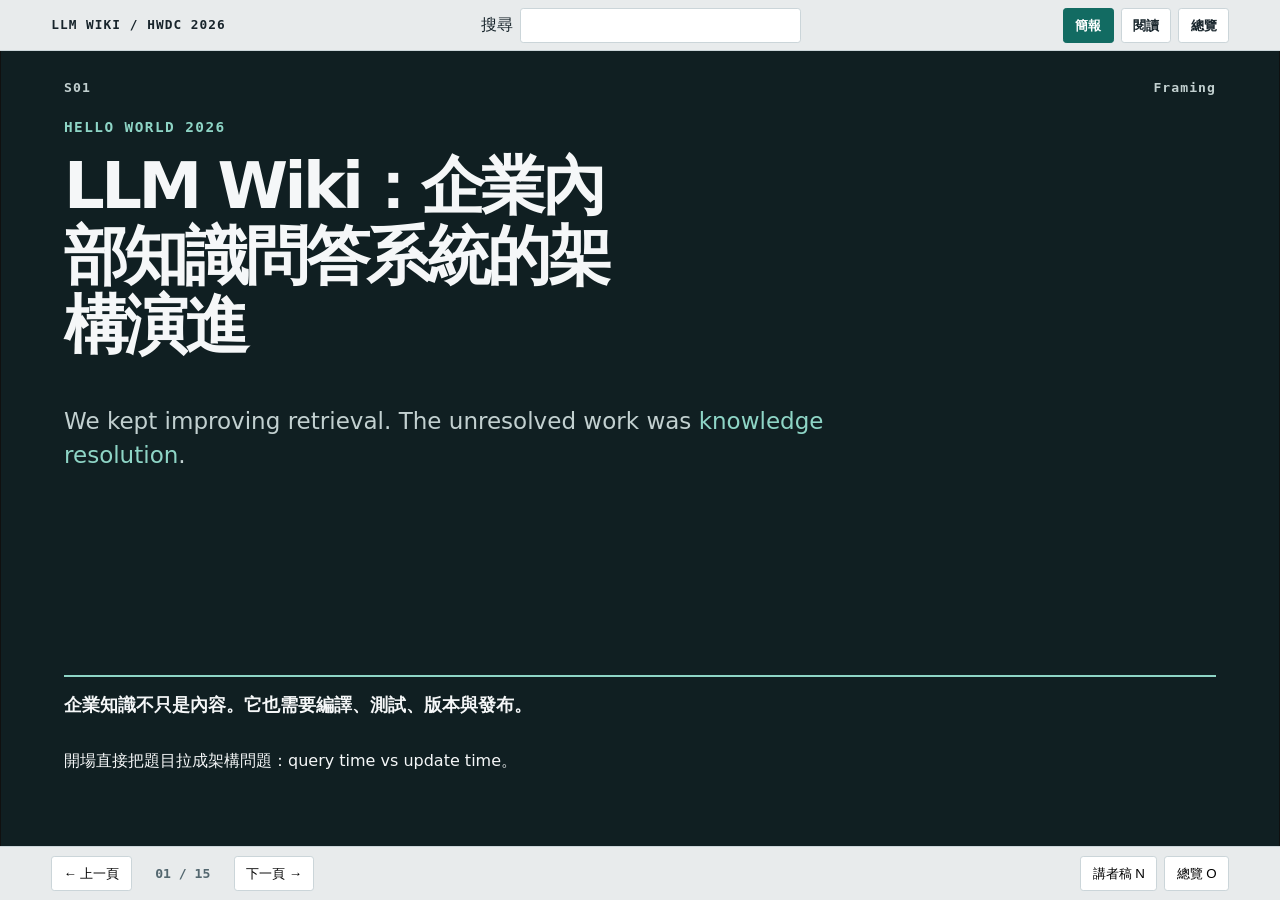
==== commit 8c0adf25: "Update deck with Teams Agent VPN compilation and regression slide" ====
--- a/index.html
+++ b/index.html
@@ -4,34 +4,33 @@
   <meta charset="utf-8">
   <meta name="viewport" content="width=device-width, initial-scale=1">
   <meta name="description" content="Hello World 2026：LLM Wiki 從 Agentic RAG 到 Knowledge Compilation 的架構演進。">
+  <meta name="theme-color" content="#101f22">
   <title>LLM Wiki：企業內部知識問答系統的架構演進</title>
   <style>
-    :root{--bg:#f5f7f8;--paper:#fff;--ink:#17242b;--muted:#53676f;--rule:#cbd5d9;--accent:#126b62;--accent2:#8ed5c6;--dark:#101f22;--warn:#9a5a12;--soft:#dcefeb;--code:#edf2f3;--sans:"PingFang TC","Noto Sans TC","Microsoft JhengHei",system-ui,sans-serif;--mono:ui-monospace,SFMono-Regular,Menlo,Consolas,monospace}*{box-sizing:border-box}html{background:var(--bg);scroll-behavior:smooth}body{margin:0;background:var(--bg);color:var(--ink);font-family:var(--sans)}a{color:var(--accent);text-underline-offset:.18em}code,pre{font-family:var(--mono)}.toolbar{position:fixed;z-index:30;inset:0 0 auto;display:flex;align-items:center;justify-content:space-between;gap:.8rem;min-height:3.2rem;padding:.45rem clamp(1rem,4vw,4rem);background:rgba(245,247,248,.95);border-bottom:1px solid var(--rule);backdrop-filter:blur(14px)}.toolbar a{font:700 .8rem/1.2 var(--mono);letter-spacing:.08em;color:var(--ink);text-decoration:none}.toolbar div{display:flex;gap:.45rem}.toolbar button{border:1px solid var(--rule);background:var(--paper);color:var(--ink);min-height:2.2rem;border-radius:.2rem;padding:.35rem .7rem;font:600 .82rem/1 var(--sans)}.slide{display:none;min-height:100svh;padding:clamp(5rem,7vh,6.2rem) clamp(1.4rem,5vw,5rem) clamp(5.6rem,8vh,6.8rem);overflow:auto}.slide.active{display:block}.slide-inner{max-width:1500px;margin:auto;min-height:calc(100svh - 12rem);display:flex;flex-direction:column}.meta{display:flex;justify-content:space-between;gap:1rem;color:var(--muted);font:700 .82rem/1.2 var(--mono);letter-spacing:.08em;margin-bottom:clamp(1rem,2.6vh,2rem)}h1{font-size:clamp(2.45rem,5vw,5.2rem);line-height:1.08;letter-spacing:-.055em;margin:.2rem 0 1.3rem;max-width:13ch}h2{font-size:clamp(2.15rem,4vw,4rem);line-height:1.12;letter-spacing:-.045em;margin:0 0 1.4rem;max-width:20ch}h3{font-size:clamp(1.05rem,1.35vw,1.35rem);margin:.4rem 0 .7rem}.lede{font-size:clamp(1.15rem,1.8vw,1.7rem);line-height:1.48;color:var(--muted);max-width:62ch}.big{font-size:clamp(2rem,4vw,4.6rem);line-height:1.16;letter-spacing:-.045em;font-weight:760}.kicker{color:var(--accent);font:800 .9rem/1.2 var(--mono);letter-spacing:.1em;text-transform:uppercase;margin:0 0 .8rem}.dark{background:var(--dark);color:#f5f7f8}.dark .lede,.dark .meta,.dark .muted{color:#c2d0d0}.dark a{color:var(--accent2)}.dark .kicker,.dark .accent{color:var(--accent2)}.grid2{display:grid;grid-template-columns:1fr 1fr;gap:clamp(1.4rem,4vw,4rem);align-items:start}.grid3{display:grid;grid-template-columns:repeat(3,1fr);gap:clamp(1rem,2.5vw,2.4rem)}.panel{background:var(--paper);border-left:4px solid var(--accent);padding:1.05rem 1.2rem}.panel.warn{border-color:var(--warn);background:#f8edda}.panel h3{color:var(--accent)}.dark .panel{background:rgba(255,255,255,.08);border-color:var(--accent2)}.small{font-size:clamp(.92rem,1.12vw,1.1rem);line-height:1.5;color:var(--muted)}.dark .small{color:#c2d0d0}.foot{margin-top:auto;padding-top:1rem;border-top:2px solid var(--accent);font-size:clamp(1rem,1.4vw,1.35rem);font-weight:680}.dark .foot{border-color:var(--accent2)}table{width:100%;border-collapse:collapse;font-size:clamp(.9rem,1.18vw,1.13rem);line-height:1.4}th,td{text-align:left;vertical-align:top;border-bottom:1px solid var(--rule);padding:.62rem .55rem}thead th{border-top:2px solid var(--accent);color:var(--accent);font-size:.9em}.dark th,.dark td{border-color:rgba(255,255,255,.18)}.dark thead th{color:var(--accent2);border-color:var(--accent2)}.flow{display:grid;grid-template-columns:repeat(var(--n,5),minmax(8rem,1fr));border-top:2px solid var(--accent);border-bottom:1px solid var(--rule);margin:1.4rem 0;overflow:auto}.flow>div{position:relative;min-height:8rem;padding:1rem;border-right:1px solid var(--rule)}.flow>div:last-child{border-right:0}.flow>div:not(:last-child)::after{content:"→";position:absolute;right:-.5rem;top:50%;transform:translateY(-50%);color:var(--accent);background:var(--bg);font:800 1.1rem/1 var(--mono)}.flow b{display:block;color:var(--accent);margin-bottom:.4rem}.flow span{color:var(--muted);font-size:.95rem;line-height:1.38}.dark .flow{border-color:var(--accent2)}.dark .flow>div{border-color:rgba(255,255,255,.18)}.dark .flow>div:not(:last-child)::after{color:var(--accent2);background:var(--dark)}.dark .flow b{color:var(--accent2)}.dark .flow span{color:#c2d0d0}.doc{background:var(--paper);padding:1rem 1.1rem;border-top:3px solid var(--accent);font-size:clamp(.95rem,1.2vw,1.15rem);line-height:1.48}.doc h3{font-family:var(--mono);font-size:.86rem;color:var(--muted);letter-spacing:.05em}.quote{font-size:clamp(1.25rem,2.1vw,2.1rem);line-height:1.35;font-weight:700}.tag{display:inline-block;padding:.18rem .42rem;background:var(--soft);color:var(--accent);font:800 .75rem/1.2 var(--mono);letter-spacing:.04em}.matrix td:first-child,.matrix th:first-child{font-weight:750}.mono{font-family:var(--mono)}.em{color:var(--accent);font-weight:800}.dark .em{color:var(--accent2)}.controls{position:fixed;z-index:20;inset:auto 0 0;display:flex;justify-content:space-between;gap:.8rem;align-items:center;padding:.55rem clamp(1rem,4vw,4rem);background:rgba(245,247,248,.95);border-top:1px solid var(--rule);backdrop-filter:blur(14px)}.controls div{display:flex;gap:.45rem;align-items:center}.controls button{border:1px solid var(--rule);background:var(--paper);min-height:2.2rem;border-radius:.2rem;padding:.35rem .7rem}.count{font:700 .82rem/1 var(--mono);color:var(--muted);min-width:5.5rem;text-align:center}.notes{position:fixed;z-index:40;right:1rem;bottom:4.4rem;width:min(42rem,calc(100vw - 2rem));max-height:55vh;overflow:auto;background:var(--paper);border:1px solid var(--rule);box-shadow:0 1.4rem 4rem rgba(0,0,0,.18);padding:1rem 1.2rem}.notes h2{font-size:1.4rem;margin:.2rem 0}.notes p{line-height:1.5}.reading .slide{display:block;min-height:auto;padding-top:5.5rem}.reading .slide-inner{min-height:auto}.reading .controls{display:none}.reading .notes{display:none}.reading-only{display:none}.reading .reading-only{display:block}.presentation .reading-only{display:none}.appendix{border-top:3px solid var(--accent);margin-top:4rem;padding-top:2rem}.src{font-size:.9rem;line-height:1.6}@media(max-width:820px){.grid2,.grid3{grid-template-columns:1fr}.flow{grid-template-columns:1fr}.flow>div:not(:last-child)::after{content:"↓";right:50%;top:auto;bottom:-.6rem;transform:translateX(50%)}.toolbar{position:static}.slide{display:block;min-height:auto;padding-top:2rem}.controls{display:none}}@media print{.toolbar,.controls,.notes{display:none!important}.slide{display:block;break-after:page;min-height:auto}.slide-inner{min-height:auto}}
+    :root{--bg:#f5f7f8;--paper:#fff;--ink:#17242b;--muted:#53676f;--rule:#cbd5d9;--accent:#126b62;--accent2:#8ed5c6;--dark:#101f22;--warn:#9a5a12;--soft:#dcefeb;--code:#edf2f3;--sans:"PingFang TC","Noto Sans TC","Microsoft JhengHei",system-ui,sans-serif;--mono:ui-monospace,SFMono-Regular,Menlo,Consolas,monospace}*{box-sizing:border-box}html{background:var(--bg);scroll-behavior:smooth}body{margin:0;background:var(--bg);color:var(--ink);font-family:var(--sans)}a{color:var(--accent);text-underline-offset:.18em}code,pre{font-family:var(--mono)}.toolbar{position:fixed;z-index:30;inset:0 0 auto;display:flex;align-items:center;justify-content:space-between;gap:.8rem;min-height:3.2rem;padding:.45rem clamp(1rem,4vw,4rem);background:rgba(245,247,248,.95);border-bottom:1px solid var(--rule);backdrop-filter:blur(14px)}.toolbar a{font:700 .8rem/1.2 var(--mono);letter-spacing:.08em;color:var(--ink);text-decoration:none}.toolbar div{display:flex;gap:.45rem;align-items:center}.toolbar button,.toolbar input{border:1px solid var(--rule);background:var(--paper);color:var(--ink);min-height:2.2rem;border-radius:.2rem;padding:.35rem .7rem;font:600 .82rem/1 var(--sans)}.toolbar button[aria-pressed=true]{background:var(--accent);color:#fff;border-color:var(--accent)}.search{display:none}.reading .search{display:flex}.search input{width:min(22vw,18rem)}.slide{display:none;min-height:100svh;padding:clamp(5rem,7vh,6.2rem) clamp(1.4rem,5vw,5rem) clamp(5.6rem,8vh,6.8rem);overflow:auto}.slide.active{display:block}.slide-inner{max-width:1500px;margin:auto;min-height:calc(100svh - 12rem);display:flex;flex-direction:column}.meta{display:flex;justify-content:space-between;gap:1rem;color:var(--muted);font:700 .82rem/1.2 var(--mono);letter-spacing:.08em;margin-bottom:clamp(1rem,2.6vh,2rem)}h1{font-size:clamp(2.45rem,5vw,5.2rem);line-height:1.08;letter-spacing:-.055em;margin:.2rem 0 1.3rem;max-width:13ch}h2{font-size:clamp(2.1rem,4vw,4rem);line-height:1.12;letter-spacing:-.045em;margin:0 0 1.4rem;max-width:20ch}h3{font-size:clamp(1.05rem,1.35vw,1.35rem);margin:.4rem 0 .7rem}.lede{font-size:clamp(1.15rem,1.8vw,1.7rem);line-height:1.48;color:var(--muted);max-width:60ch}.big{font-size:clamp(2rem,4vw,4.6rem);line-height:1.16;letter-spacing:-.045em;font-weight:760}.kicker{color:var(--accent);font:800 .9rem/1.2 var(--mono);letter-spacing:.1em;text-transform:uppercase;margin:0 0 .8rem}.dark{background:var(--dark);color:#f5f7f8}.dark .lede,.dark .meta,.dark .muted{color:#c2d0d0}.dark a{color:var(--accent2)}.dark .kicker,.dark .accent{color:var(--accent2)}.grid2{display:grid;grid-template-columns:1fr 1fr;gap:clamp(1.4rem,4vw,4rem);align-items:start}.grid3{display:grid;grid-template-columns:repeat(3,1fr);gap:clamp(1rem,2.5vw,2.4rem)}.panel{background:var(--paper);border-left:4px solid var(--accent);padding:1.05rem 1.2rem}.panel.warn{border-color:var(--warn);background:#f8edda}.panel h3{color:var(--accent)}.dark .panel{background:rgba(255,255,255,.08);border-color:var(--accent2)}.small{font-size:clamp(.92rem,1.12vw,1.1rem);line-height:1.5;color:var(--muted)}.dark .small{color:#c2d0d0}.foot{margin-top:auto;padding-top:1rem;border-top:2px solid var(--accent);font-size:clamp(1rem,1.4vw,1.35rem);font-weight:680}.dark .foot{border-color:var(--accent2)}table{width:100%;border-collapse:collapse;font-size:clamp(.9rem,1.16vw,1.12rem);line-height:1.4}th,td{text-align:left;vertical-align:top;border-bottom:1px solid var(--rule);padding:.62rem .55rem}thead th{border-top:2px solid var(--accent);color:var(--accent);font-size:.9em}.dark th,.dark td{border-color:rgba(255,255,255,.18)}.dark thead th{color:var(--accent2);border-color:var(--accent2)}.flow{display:grid;grid-template-columns:repeat(var(--n,5),minmax(8rem,1fr));border-top:2px solid var(--accent);border-bottom:1px solid var(--rule);margin:1.4rem 0;overflow:auto}.flow>div{position:relative;min-height:8rem;padding:1rem;border-right:1px solid var(--rule)}.flow>div:last-child{border-right:0}.flow>div:not(:last-child)::after{content:"→";position:absolute;right:-.5rem;top:50%;transform:translateY(-50%);color:var(--accent);background:var(--bg);font:800 1.1rem/1 var(--mono)}.flow b{display:block;color:var(--accent);margin-bottom:.4rem}.flow span{color:var(--muted);font-size:.95rem;line-height:1.38}.dark .flow{border-color:var(--accent2)}.dark .flow>div{border-color:rgba(255,255,255,.18)}.dark .flow>div:not(:last-child)::after{color:var(--accent2);background:var(--dark)}.dark .flow b{color:var(--accent2)}.dark .flow span{color:#c2d0d0}.doc{background:var(--paper);padding:1rem 1.1rem;border-top:3px solid var(--accent);font-size:clamp(.95rem,1.2vw,1.15rem);line-height:1.48}.doc h3{font-family:var(--mono);font-size:.86rem;color:var(--muted);letter-spacing:.05em}.quote{font-size:clamp(1.25rem,2.1vw,2.1rem);line-height:1.35;font-weight:700}.tag{display:inline-block;padding:.18rem .42rem;background:var(--soft);color:var(--accent);font:800 .75rem/1.2 var(--mono);letter-spacing:.04em}.mono{font-family:var(--mono)}.em{color:var(--accent);font-weight:800}.dark .em{color:var(--accent2)}.controls{position:fixed;z-index:20;inset:auto 0 0;display:flex;justify-content:space-between;gap:.8rem;align-items:center;padding:.55rem clamp(1rem,4vw,4rem);background:rgba(245,247,248,.95);border-top:1px solid var(--rule);backdrop-filter:blur(14px)}.controls div{display:flex;gap:.45rem;align-items:center}.controls button{border:1px solid var(--rule);background:var(--paper);min-height:2.2rem;border-radius:.2rem;padding:.35rem .7rem}.count{font:700 .82rem/1 var(--mono);color:var(--muted);min-width:5.5rem;text-align:center}.notes{position:fixed;z-index:40;right:1rem;bottom:4.4rem;width:min(42rem,calc(100vw - 2rem));max-height:55vh;overflow:auto;background:var(--paper);border:1px solid var(--rule);box-shadow:0 1.4rem 4rem rgba(0,0,0,.18);padding:1rem 1.2rem}.notes h2{font-size:1.4rem;margin:.2rem 0}.notes p{line-height:1.5}.reading .slide{display:block;min-height:auto;padding-top:5.5rem}.reading .slide-inner{min-height:auto}.reading .controls{display:none}.reading .notes{display:none}.overview{display:none;position:fixed;z-index:50;inset:0;background:rgba(0,0,0,.45);padding:4rem clamp(1rem,5vw,5rem);overflow:auto}.overview.open{display:block}.overview-box{max-width:900px;margin:auto;background:var(--paper);padding:1.2rem}.overview button{display:block;width:100%;text-align:left;padding:.7rem;border:0;border-bottom:1px solid var(--rule);background:transparent}.appendix{border-top:3px solid var(--accent);margin-top:4rem;padding-top:2rem}.src{font-size:.9rem;line-height:1.6}@media(max-width:820px){.grid2,.grid3{grid-template-columns:1fr}.flow{grid-template-columns:1fr}.flow>div:not(:last-child)::after{content:"↓";right:50%;top:auto;bottom:-.6rem;transform:translateX(50%)}.toolbar{position:static}.slide{display:block;min-height:auto;padding-top:2rem}.controls{display:none}body{background:var(--bg)}.search{display:none!important}}@media print{.toolbar,.controls,.notes,.overview{display:none!important}.slide{display:block;break-after:page;min-height:auto}.slide-inner{min-height:auto}}
   </style>
 </head>
 <body class="presentation">
-<header class="toolbar"><a href="#s01">LLM WIKI / HWDC 2026</a><div><button id="present" aria-pressed="true">簡報</button><button id="read" aria-pressed="false">閱讀</button></div></header>
+<header class="toolbar"><a href="#s01">LLM WIKI / HWDC 2026</a><div class="search"><label for="q">搜尋</label><input id="q" type="search"><span id="searchState" class="small"></span></div><div><button id="present" aria-pressed="true">簡報</button><button id="read" aria-pressed="false">閱讀</button><button id="openOverview">總覽</button></div></header>
 <main id="deck">
-<section class="slide dark active" id="s01" data-title="LLM Wiki"><div class="slide-inner"><div class="meta"><span>S01</span><span>Framing</span></div><p class="kicker">Hello World 2026</p><h1>LLM Wiki：企業內部知識問答系統的架構演進</h1><p class="lede">We kept improving retrieval. The unresolved work was <span class="accent">knowledge resolution</span>.</p><p class="foot">今天不是再教一套 RAG pipeline，而是討論企業知識整合應該發生在 Query Time，還是 Update Time。</p><div class="reading-only src">Source: PRESENTATION_SPEC.md v3.1</div></div></section>
-<section class="slide" id="s02" data-title="四個都正確的答案"><div class="slide-inner"><div class="meta"><span>S02</span><span>Hook</span></div><h2>一個 VPN 問題，四個都「正確」的答案</h2><p class="quote">「我是台南分公司的正式員工，今天換了一台公司管理的新筆電。登入 ExampleVPN 時出現 DEMO-455，該怎麼處理？」</p><div class="grid2"><div class="doc"><h3>A · Legacy VPN Guide</h3><p>DEMO-455 通常是 credential validation failure。</p></div><div class="doc"><h3>B · Zero Trust Policy</h3><p>分公司正式員工 + managed device 改走 Entra ID + Conditional Access。</p></div><div class="doc"><h3>C · Service Desk FAQ</h3><p>FAQ 說先檢查帳密，但未區分新舊架構。</p></div><div class="doc"><h3>D · Incident Postmortem</h3><p>37 / 50 rollout cases 與 incomplete device compliance 相關。</p></div></div><p class="foot">RAG 把四份都找回來，仍不代表答案已經解決。</p></div></section>
-<section class="slide" id="s03" data-title="先優化 Retrieval"><div class="slide-inner"><div class="meta"><span>S03</span><span>Evidence bridge</span></div><h2>我們真的先優化過 Retrieval</h2><table><thead><tr><th>Metric</th><th>Hybrid RAG</th><th>Gemini File Search</th></tr></thead><tbody><tr><td>P50 latency</td><td>3.00s</td><td>5.71s</td></tr><tr><td>P95 latency</td><td>4.07s</td><td>7.15s</td></tr><tr><td>Avg cost / query</td><td>US$0.001059</td><td>US$0.001804</td></tr><tr><td>Reported answer proxy</td><td>25/25</td><td>25/25</td></tr></tbody></table><p class="small">歷史小語料 A/B，不是 LLM Wiki 實驗。作用是建立 bridge：我們不是沒做 retrieval，而是 retrieval 之後還有 knowledge lifecycle 問題。</p><p class="foot">下一個問題不是「能不能找回來」，而是「找回來以後，哪個 claim 對這個人是真的？」</p></div></section>
-<section class="slide" id="s04" data-title="Retrieval 成功仍會錯"><div class="slide-inner"><div class="meta"><span>S04</span><span>Problem split</span></div><h2>Retrieval 成功，為什麼 Answer 還會錯？</h2><table><thead><tr><th>Retrieval problem</th><th>Knowledge resolution problem</th></tr></thead><tbody><tr><td>找不到文件</td><td>找到四份，但適用範圍不同</td></tr><tr><td>排序錯</td><td>新文件只部分取代舊文件</td></tr><tr><td>query 改寫不足</td><td>FAQ 與 postmortem 同時正確但 scope 不同</td></tr><tr><td>chunk 太小</td><td>每個 claim 需要自己的 provenance</td></tr><tr><td>citation 存在</td><td>citation 沒有表達 evidence strength</td></tr></tbody></table><p class="foot">Reranker 可以改善左邊，但不會自動解決右邊。</p></div></section>
-<section class="slide dark" id="s05" data-title="Query Time"><div class="slide-inner"><div class="meta"><span>S05</span><span>Architecture</span></div><h2>Query Time 還承擔了什麼？</h2><div class="flow" style="--n:4"><div><b>Raw Documents</b><span>A/B/C/D 都可被找回</span></div><div><b>Retrieval</b><span>source-grounded 不等於 resolved</span></div><div><b>LLM resolves every time</b><span>applicability / conflict / supersession / evidence strength</span></div><div><b>Answer</b><span>每次 query 都重走知識迷宮</span></div></div><p class="foot">這不是檢索不到，而是把知識工程工作丟到每一次 query 當下。</p></div></section>
-<section class="slide" id="s06" data-title="Update Time"><div class="slide-inner"><div class="meta"><span>S06</span><span>Definition</span></div><h2>把 Knowledge Work 搬到 Update Time</h2><div class="flow" style="--n:5"><div><b>Raw Documents</b><span>來源變更</span></div><div><b>Knowledge Compilation</b><span>整合 scope / conflict / evidence</span></div><div><b>Review / Validation</b><span>工具、人審與回歸問題</span></div><div><b>Published Knowledge</b><span>可發布的 knowledge artifact</span></div><div><b>Agent</b><span>查詢時使用較穩定的知識層</span></div></div><p class="foot">LLM Wiki = Knowledge Contract for Agents。Markdown 只是載體。</p></div></section>
-<section class="slide" id="s07" data-title="Hard Case"><div class="slide-inner"><div class="meta"><span>S07</span><span>Source tension</span></div><h2>Hard Case：四份互相交疊的 VPN 文件</h2><table><thead><tr><th>Source</th><th>仍有效在哪裡？</th><th>危險誤讀</th></tr></thead><tbody><tr><td>A Legacy guide</td><td>HQ / contractor / Legacy VPN</td><td>拿來回答所有 DEMO-455</td></tr><tr><td>B Migration policy</td><td>Branch full-time + managed device</td><td>誤以為全體都改 Zero Trust</td></tr><tr><td>C FAQ</td><td>Legacy VPN 常見問題</td><td>忘記它是 pre-migration FAQ</td></tr><tr><td>D Postmortem</td><td>分公司 rollout incident</td><td>把 37/50 association 寫成 universal cause</td></tr></tbody></table><p class="foot">真實工程難題：不是判斷哪份錯，而是判斷哪個 claim 在什麼條件下成立。</p></div></section>
-<section class="slide dark" id="s08" data-title="LLM Role"><div class="slide-inner"><div class="meta"><span>S08</span><span>LLM role</span></div><h2>LLM 是 Knowledge Change Proposal Engine</h2><div class="flow" style="--n:5"><div><b>Source change</b><span>新政策、FAQ、incident</span></div><div><b>LLM proposes</b><span>impacted pages / conflicts / mutation plan / regression queries</span></div><div><b>Checks</b><span>deterministic + semantic gates</span></div><div><b>Human review</b><span>owner 決定政策正確性</span></div><div><b>Active knowledge</b><span>發布後才成為查詢知識</span></div></div><p class="foot">LLM proposes knowledge changes. It does not become the source of truth.</p></div></section>
-<section class="slide" id="s09" data-title="Impact Discovery"><div class="slide-inner"><div class="meta"><span>S09</span><span>Mechanism</span></div><h2>Impact Discovery：哪些頁面會被牽動？</h2><div class="grid2"><div class="panel"><h3>候選頁面</h3><p><code>remote-access-authentication</code><br><code>device-compliance</code><br><code>examplevpn-client</code><br><code>queries/demo-455</code><br><code>faq/demo-455</code></p></div><div class="panel"><h3>訊號來源</h3><p>semantic match、backlinks、entity matching、source relationships、query logs。</p></div></div><p class="foot">這是 worked design，不是已量測的大規模自動召回率。</p></div></section>
-<section class="slide" id="s10" data-title="Supersession"><div class="slide-inner"><div class="meta"><span>S10</span><span>Technical peak</span></div><h2>Partial Supersession + Evidence Strength</h2><table class="matrix"><thead><tr><th>Population</th><th>Access path</th><th>DEMO-455 first action</th><th>Evidence wording</th></tr></thead><tbody><tr><td>Branch full-time + managed device</td><td>Zero Trust</td><td>Check compliance / sync state</td><td>37/50 reviewed cases associated with incomplete compliance</td></tr><tr><td>HQ employee</td><td>Legacy VPN</td><td>Check credentials / OTP</td><td>Legacy guide + FAQ remain valid</td></tr><tr><td>Contractor</td><td>Legacy VPN</td><td>Check credentials / OTP</td><td>Zero Trust policy does not migrate contractors</td></tr><tr><td>Unknown context</td><td>Unknown</td><td>Ask clarification</td><td>Missing applicability fields</td></tr></tbody></table><p class="foot">新政策只取代特定族群的 first action；postmortem 是 priority signal，不是 universal cause。</p></div></section>
-<section class="slide" id="s11" data-title="Provenance"><div class="slide-inner"><div class="meta"><span>S11</span><span>Claim-level provenance</span></div><h2>Claim-level Provenance</h2><div class="grid2"><div class="panel warn"><h3>錯誤寫法</h3><p class="quote">DEMO-455 is caused by device compliance.</p></div><div class="panel"><h3>較好寫法</h3><p>During branch Zero Trust rollout, incomplete compliance was observed in <strong>37 of 50</strong> reviewed DEMO-455 cases. For this population, check compliance first.</p></div></div><table><thead><tr><th>Claim</th><th>Source</th><th>Applicability</th></tr></thead><tbody><tr><td>Branch managed devices moved to Zero Trust</td><td>B</td><td>branch full-time + managed device</td></tr><tr><td>37/50 cases associated with compliance</td><td>D</td><td>rollout population only</td></tr><tr><td>Legacy users credential-first</td><td>A + C</td><td>HQ / contractor / Legacy VPN</td></tr></tbody></table><p class="foot">整頁 citation 不夠；每個 claim 都需要來源、適用條件與 evidence strength。</p></div></section>
-<section class="slide dark" id="s12" data-title="Knowledge Release"><div class="slide-inner"><div class="meta"><span>S12</span><span>Release pattern</span></div><h2>Draft → Validate → Knowledge Release</h2><div class="flow" style="--n:8"><div><b>Impact</b><span>候選頁</span></div><div><b>Mutation</b><span>變更計畫</span></div><div><b>Draft</b><span>release N+1</span></div><div><b>Structural</b><span>links / metadata</span></div><div><b>Semantic</b><span>scope / conflict</span></div><div><b>Regression</b><span>persona queries</span></div><div><b>Review</b><span>owner sign-off</span></div><div><b>Publish</b><span>ACTIVE pointer</span></div></div><p class="foot">企業知識要像軟體 artifact 一樣發布。失敗時 ACTIVE pointer 不動。</p></div></section>
-<section class="slide" id="s13" data-title="Validation"><div class="slide-inner"><div class="meta"><span>S13</span><span>Validation boundary</span></div><h2>Structural Valid ≠ Semantic Correct</h2><div class="grid2"><div class="panel"><h3>structural lint 可以抓</h3><p><code>missing-summary-v2</code>：lint exit 1，斷鏈與缺 source summary 被抓出。</p></div><div class="panel warn"><h3>但不等於語義正確</h3><p><code>stale-v2</code>：lint exit 0，但內容仍少了新來源要求的更新步驟。</p></div></div><p class="foot">工具檢查必要，但無法單獨保證知識仍符合最新來源。</p></div></section>
-<section class="slide" id="s14" data-title="Layer"><div class="slide-inner"><div class="meta"><span>S14</span><span>Enterprise boundary</span></div><h2>Knowledge Layer 接到 Teams Agent / WeKnora</h2><div class="grid2"><div class="panel"><h3>Teams Agent</h3><p>Knowledge tells the Agent what is true. Business workflow tells the Agent what to do.</p><p class="small">Intent → FAQ / Knowledge / Ticket → Clarification → Citation → Feedback</p></div><div class="panel"><h3>WeKnora</h3><p>Open-source ecosystem 也從 RAG 擴展到 Wiki、Revision、RBAC、Audit、Knowledge Management。</p></div></div><p class="foot">少量 FAQ 用普通 RAG 即可；頻繁版本、部分取代、多人維護、provenance / ACL / lifecycle 才開始值得做 Knowledge Compilation。</p></div></section>
-<section class="slide dark" id="s15" data-title="Takeaways"><div class="slide-inner"><div class="meta"><span>S15</span><span>Takeaways</span></div><h2>三句帶走</h2><ol class="lede"><li>Not every RAG failure is a retrieval failure.</li><li>LLM Wiki moves knowledge integration from query time to update time.</li><li>Treat enterprise knowledge like a releaseable software artifact.</li></ol><p class="foot">企業知識不只是內容。它也需要編譯、測試、版本與發布。</p></div></section>
-<section class="slide" id="appendix"><div class="slide-inner"><div class="meta"><span>APPENDIX</span><span>Evidence</span></div><h2>Evidence links</h2><ul class="src"><li><a href="evidence/knowledge-resolution-demo/README.md">Knowledge Resolution Demo</a></li><li><a href="evidence/knowledge-resolution-demo/llm-role.md">LLM Role Contract</a></li><li><a href="evidence/knowledge-resolution-demo/claim-resolution.md">Claim-level Resolution</a></li><li><a href="evidence/knowledge-resolution-demo/mutation-plan.md">Mutation Plan</a></li><li><a href="evidence/knowledge-resolution-demo/knowledge-release.md">Knowledge Release Pattern</a></li><li><a href="evidence/retrieval-ab-bridge.md">Retrieval A/B Bridge</a></li><li><a href="evidence/wiki-update-demo/README.md">Structural Validation Fixture</a></li></ul></div></section>
+<section class="slide dark active" id="s01" data-section="S01" data-title="LLM Wiki" tabindex="-1"><div class="slide-inner"><div class="meta"><span>S01</span><span>Framing</span></div><p class="kicker">Hello World 2026</p><h1>LLM Wiki：企業內部知識問答系統的架構演進</h1><p class="lede">We kept improving retrieval. The unresolved work was <span class="accent">knowledge resolution</span>.</p><p class="foot">企業知識不只是內容。它也需要編譯、測試、版本與發布。</p><aside class="speaker-notes"><p>開場直接把題目拉成架構問題：query time vs update time。</p></aside></div></section>
+<section class="slide" id="s02" data-section="S02" data-title="四個都正確的答案" tabindex="-1"><div class="slide-inner"><div class="meta"><span>S02</span><span>Hook</span></div><h2>一個 VPN 問題，四個都「正確」的答案</h2><p class="lede">使用者問：我是台南分公司的正式員工，換了公司管理的新筆電。登入 ExampleVPN 出現 DEMO-455，怎麼處理？</p><div class="grid2"><div class="doc"><h3>A Legacy Guide</h3><p>DEMO-455 優先檢查帳密與 OTP。</p></div><div class="doc"><h3>B Zero Trust Policy</h3><p>分公司正式員工 + managed device 改用 Entra ID + Conditional Access。</p></div><div class="doc"><h3>C Service Desk FAQ</h3><p>DEMO-455 常見原因是帳密錯誤，但 FAQ 沒有區分新舊架構。</p></div><div class="doc"><h3>D Incident Postmortem</h3><p>37/50 rollout cases 與 device compliance 未完成相關。</p></div></div><p class="foot">問題不是 retrieval missing，而是 applicability、scope、evidence strength。</p></div></section>
+<section class="slide" id="s03" data-section="S03" data-title="先優化過 Retrieval" tabindex="-1"><div class="slide-inner"><div class="meta"><span>S03</span><span>Evidence bridge</span></div><h2>我們真的先優化過 Retrieval</h2><table><thead><tr><th>Metric</th><th>Hybrid RAG</th><th>Gemini File Search</th></tr></thead><tbody><tr><td>P50 latency</td><td>3.00s</td><td>5.71s</td></tr><tr><td>P95 latency</td><td>4.07s</td><td>7.15s</td></tr><tr><td>Avg cost / query</td><td>US$0.001059</td><td>US$0.001804</td></tr><tr><td>Reported answer proxy</td><td>25/25</td><td>25/25</td></tr></tbody></table><p class="foot">當 retrieval backend 已經比較過，下一層問題是：都找回來了，哪一份才適用？</p></div></section>
+<section class="slide" id="s04" data-section="S04" data-title="Retrieval 成功仍會錯" tabindex="-1"><div class="slide-inner"><div class="meta"><span>S04</span><span>Problem shift</span></div><h2>Retrieval 成功，為什麼 Answer 還會錯？</h2><table><thead><tr><th>Retrieval problem</th><th>Knowledge resolution problem</th></tr></thead><tbody><tr><td>找不到文件</td><td>找到四份，但適用範圍不同</td></tr><tr><td>排序錯</td><td>新文件只部分取代舊文件</td></tr><tr><td>query 改寫不足</td><td>FAQ 與 postmortem 同時正確但 scope 不同</td></tr><tr><td>chunk 太小</td><td>每個 claim 需要自己的 provenance</td></tr><tr><td>citation 存在</td><td>citation 沒有表達 evidence strength</td></tr></tbody></table><p class="foot">Reranker 可以改善左邊，但不會自動解決右邊。</p></div></section>
+<section class="slide dark" id="s05" data-section="S05" data-title="Query Time 負擔" tabindex="-1"><div class="slide-inner"><div class="meta"><span>S05</span><span>Core diagram 1</span></div><h2>Query Time 還承擔了什麼？</h2><div class="flow" style="--n:4"><div><b>Raw Docs</b><span>human-oriented documents</span></div><div><b>Retrieval</b><span>find related chunks</span></div><div><b>LLM resolves</b><span>applicability / conflict / supersession / evidence strength</span></div><div><b>Answer</b><span>every query repeats the maze</span></div></div><p class="foot">模型每次都要重新解一次知識迷宮。</p></div></section>
+<section class="slide" id="s06" data-section="S06" data-title="搬到 Update Time" tabindex="-1"><div class="slide-inner"><div class="meta"><span>S06</span><span>Core diagram 2</span></div><h2>把 Knowledge Work 搬到 Update Time</h2><div class="flow" style="--n:5"><div><b>Raw Docs</b><span>source changes</span></div><div><b>Knowledge Compilation</b><span>resolve reusable interpretation</span></div><div><b>Review / Validation</b><span>tests, provenance, human review</span></div><div><b>Published Knowledge</b><span>versioned artifact</span></div><div><b>Retrieval / Agent</b><span>uses compiled contract</span></div></div><p class="foot">LLM Wiki = Knowledge Contract for Agents. Markdown 只是載體。</p></div></section>
+<section class="slide" id="s07" data-section="S07" data-title="Hard Case" tabindex="-1"><div class="slide-inner"><div class="meta"><span>S07</span><span>Hard case</span></div><h2>Hard Case：partial supersession + evidence strength</h2><table><thead><tr><th>Source</th><th>有效範圍</th><th>不可誤解成</th></tr></thead><tbody><tr><td>A / C</td><td>Legacy VPN users</td><td>所有人都先重打密碼</td></tr><tr><td>B</td><td>Branch full-time + managed device</td><td>新版政策全量取代舊流程</td></tr><tr><td>D</td><td>37/50 rollout cases associated with compliance</td><td>DEMO-455 永遠由 compliance 造成</td></tr></tbody></table><p class="foot">「最新文件」不是「所有舊知識失效」。</p></div></section>
+<section class="slide" id="s08" data-section="S08" data-title="LLM 角色" tabindex="-1"><div class="slide-inner"><div class="meta"><span>S08</span><span>LLM role</span></div><h2>LLM 是 Knowledge Change Proposal Engine</h2><div class="flow" style="--n:4"><div><b>Source change</b><span>new policy, FAQ, incident note</span></div><div><b>LLM proposes</b><span>impacted pages, conflict candidates, mutation plan, regression queries</span></div><div><b>Gates</b><span>deterministic checks + semantic validation + human review</span></div><div><b>Active knowledge</b><span>published only after approval</span></div></div><p class="foot">LLM proposes knowledge changes. It does not become the source of truth.</p></div></section>
+<section class="slide" id="s09" data-section="S09" data-title="Impact Discovery" tabindex="-1"><div class="slide-inner"><div class="meta"><span>S09</span><span>Mechanism</span></div><h2>Impact Discovery：哪些頁面會被牽動？</h2><div class="grid2"><div class="panel"><h3>Candidate pages</h3><p><code>remote-access-authentication</code><br><code>device-compliance</code><br><code>examplevpn-client</code><br><code>demo-455 query</code><br><code>faq/demo-455</code></p></div><div class="panel"><h3>Signals</h3><p>semantic match<br>backlinks<br>entity matching<br>source relationships<br>query logs</p></div></div><p class="foot">不是預先知道改三頁，而是先找出可能受影響的知識面。</p></div></section>
+<section class="slide" id="s10" data-section="S10" data-title="Claim-level Provenance" tabindex="-1"><div class="slide-inner"><div class="meta"><span>S10</span><span>Mechanism</span></div><h2>Claim-level Provenance + Evidence Strength</h2><table><thead><tr><th>Population</th><th>Access path</th><th>First action</th><th>Evidence wording</th></tr></thead><tbody><tr><td>Branch full-time + managed</td><td>Zero Trust</td><td>Check compliance / sync state</td><td>37/50 cases associated</td></tr><tr><td>HQ employee</td><td>Legacy VPN</td><td>Check credentials / OTP</td><td>Legacy guide + FAQ remain valid</td></tr><tr><td>Contractor</td><td>Legacy VPN</td><td>Check credentials / OTP</td><td>Policy does not migrate contractors</td></tr><tr><td>Unknown</td><td>Unknown</td><td>Ask clarification</td><td>Missing applicability fields</td></tr></tbody></table><p class="foot">整頁 citation 不夠，每個 claim 都需要來源、適用條件與證據強度。</p></div></section>
+<section class="slide" id="s11" data-section="S11" data-title="Knowledge Release" tabindex="-1"><div class="slide-inner"><div class="meta"><span>S11</span><span>Release</span></div><h2>Draft → Validate → Knowledge Release</h2><div class="flow" style="--n:6"><div><b>Impact Discovery</b><span>find affected pages</span></div><div><b>Mutation Plan</b><span>draft changeset</span></div><div><b>Structural Validation</b><span>links, metadata, source pages</span></div><div><b>Semantic Validation</b><span>scope, conflict, evidence strength</span></div><div><b>Regression Queries</b><span>known questions</span></div><div><b>Atomic Publish</b><span>ACTIVE N → N+1</span></div></div><p class="foot">企業知識要像軟體 artifact 一樣發布。失敗時 ACTIVE pointer 不動。</p></div></section>
+<section class="slide dark" id="s12" data-section="S12" data-title="Teams Agent VPN Slice" tabindex="-1"><div class="slide-inner"><div class="meta"><span>S12</span><span>Regression bridge</span></div><h2>Teams Agent VPN cluster：可回歸的真實 slice</h2><table><thead><tr><th>Case</th><th>Pattern</th><th>Query</th></tr></thead><tbody><tr><td>R1</td><td>multi-source troubleshooting</td><td>FortiClient -455</td></tr><tr><td>R2</td><td>cross-document synthesis</td><td>VPN 密碼到期</td></tr><tr><td>R3</td><td>process / approval flow</td><td>VPN 國外短暫申請</td></tr><tr><td>R4</td><td>no-answer boundary</td><td>VPN Error -619</td></tr></tbody></table><p class="lede">這組不是新編的表演題，而是從 Teams Agent 既有 eval slice 選出來的 VPN / FortiClient cluster。</p><p class="foot">目前是 selected real-case slice + local run contract；本機匯出 sanitized corpus 後可升級成 executed run result。</p></div></section>
+<section class="slide" id="s13" data-section="S13" data-title="Structural vs Semantic" tabindex="-1"><div class="slide-inner"><div class="meta"><span>S13</span><span>Validation</span></div><h2>Structural Valid ≠ Semantic Correct</h2><div class="grid2"><div class="panel"><h3>Structural lint catches</h3><p>broken links<br>missing source pages<br>malformed metadata<br>required fields</p></div><div class="panel warn"><h3>Still needs semantic validation</h3><p>outdated claim<br>wrong applicability<br>partial supersession<br>unsupported inference</p></div></div><p class="foot">結構檢查必要，但無法單獨保證知識仍符合最新來源。</p></div></section>
+<section class="slide" id="s14" data-section="S14" data-title="Knowledge Layer" tabindex="-1"><div class="slide-inner"><div class="meta"><span>S14</span><span>Boundary</span></div><h2>Knowledge Layer 接到 Teams Agent / WeKnora</h2><div class="grid2"><div class="panel"><h3>Teams Agent</h3><p>Knowledge tells the Agent what is true.<br>Business workflow tells the Agent what to do.</p><p class="small">Intent / Issue → FAQ / Knowledge / Ticket → Clarification → Citation → Feedback</p></div><div class="panel"><h3>WeKnora</h3><p>Open-source ecosystem 也正在從 RAG 擴展到 Wiki、Revision、RBAC、Audit、Knowledge Management。</p></div></div><p class="foot">不要重造所有 RAG。要分清楚 knowledge infrastructure 與 business workflow。</p></div></section>
+<section class="slide dark" id="s15" data-section="S15" data-title="Takeaways" tabindex="-1"><div class="slide-inner"><div class="meta"><span>S15</span><span>Close</span></div><h2>三句帶走</h2><ol class="big"><li>Not every RAG failure is a retrieval failure.</li><li>LLM Wiki moves knowledge integration from query time to update time.</li><li>Treat enterprise knowledge like a releaseable software artifact.</li></ol><p class="foot">企業知識，不只是內容。它也需要編譯、測試、版本與發布。</p></div></section>
+<section id="source-index" class="slide appendix" data-section="A01" data-title="Evidence Index" tabindex="-1"><div class="slide-inner"><div class="meta"><span>A01</span><span>Sources</span></div><h2>Evidence Index</h2><div class="src"><p><strong>Knowledge Resolution Demo</strong>: <a href="evidence/knowledge-resolution-demo/README.md">README</a> · <a href="evidence/knowledge-resolution-demo/claim-resolution.md">claim resolution</a> · <a href="evidence/knowledge-resolution-demo/knowledge-release.md">knowledge release</a> · <a href="evidence/knowledge-resolution-demo/llm-role.md">LLM role</a></p><p><strong>Teams Agent VPN Compilation</strong>: <a href="evidence/teams-agent-vpn-compilation/README.md">README</a> · <a href="evidence/teams-agent-vpn-compilation/source-selection.md">source selection</a> · <a href="evidence/teams-agent-vpn-compilation/regression-cases.json">regression cases</a> · <a href="evidence/teams-agent-vpn-compilation/compilation-target.md">compilation target</a> · <a href="evidence/teams-agent-vpn-compilation/runbook.md">runbook</a></p><p><strong>Retrieval A/B</strong>: <a href="evidence/retrieval-ab-bridge.md">retrieval-ab-bridge.md</a></p><p><strong>Old lint evidence</strong>: <a href="evidence/wiki-update-demo/README.md">wiki-update-demo README</a></p></div></div></section>
 </main>
-<nav class="controls"><div><button id="prev">← 上一頁</button><span class="count" id="count">01 / 15</span><button id="next">下一頁 →</button></div><div><button id="notesBtn">講者稿 N</button></div></nav><aside class="notes" id="notes" hidden><h2>講者稿</h2><p id="noteText"></p></aside>
-<script>
-(function(){const slides=[...document.querySelectorAll('.slide')].filter(s=>s.id!=='appendix');let i=0;const notes={s01:'今天不是再教一套 RAG pipeline，而是討論知識整合應該在 query time 或 update time。',s02:'四份來源都能被找回，難題是 applicability 和 evidence strength。',s03:'先用 retrieval A/B 證明我們真的做過 retrieval 工程，再轉進下一層問題。',s04:'把 retrieval problem 和 knowledge resolution problem 拆開。',s05:'Query time 不應每次重解同一批知識迷宮。',s06:'LLM Wiki 的核心是 Knowledge Contract for Agents。',s07:'Source D 是 37/50 association，不是 universal causation。',s08:'LLM 是 proposal engine，不是真相來源。',s09:'Impact discovery 是下一步要量測的能力。',s10:'partial supersession 和 evidence strength 是技術高潮。',s11:'claim-level provenance 比整頁 citation 更細。',s12:'knowledge 要用 release pattern，不能直接改 production markdown。',s13:'結構正確不等於語義正確。',s14:'Knowledge layer 和 business workflow 要分層。',s15:'收在三句 takeaway。'};function show(n){i=Math.max(0,Math.min(slides.length-1,n));slides.forEach((s,k)=>s.classList.toggle('active',k===i));document.getElementById('count').textContent=String(i+1).padStart(2,'0')+' / 15';location.hash=slides[i].id;document.getElementById('noteText').textContent=notes[slides[i].id]||'';}function next(){show(i+1)}function prev(){show(i-1)}document.getElementById('next').onclick=next;document.getElementById('prev').onclick=prev;document.getElementById('read').onclick=()=>{document.body.className='reading';document.getElementById('read').setAttribute('aria-pressed','true');document.getElementById('present').setAttribute('aria-pressed','false')};document.getElementById('present').onclick=()=>{document.body.className='presentation';document.getElementById('read').setAttribute('aria-pressed','false');document.getElementById('present').setAttribute('aria-pressed','true');show(i)};document.getElementById('notesBtn').onclick=()=>{const n=document.getElementById('notes');n.hidden=!n.hidden};addEventListener('keydown',e=>{if(document.body.className==='reading')return;if(e.key==='ArrowRight'||e.key==='PageDown'||e.key===' '){e.preventDefault();next()}if(e.key==='ArrowLeft'||e.key==='PageUp'){e.preventDefault();prev()}if(e.key.toLowerCase()==='n'){const n=document.getElementById('notes');n.hidden=!n.hidden}if(e.key==='Home')show(0);if(e.key==='End')show(slides.length-1)});const h=location.hash.replace('#','');const idx=slides.findIndex(s=>s.id===h);show(idx>=0?idx:0);})();
-</script>
+<nav class="controls"><div><button id="prev">← 上一頁</button><span id="count" class="count">01 / 15</span><button id="next">下一頁 →</button></div><div><button id="notesBtn">講者稿 N</button><button id="overviewBtn">總覽 O</button></div></nav><aside id="notes" class="notes" hidden><h2>講者稿</h2><div id="notesBody"></div></aside><div id="overview" class="overview"><div class="overview-box"><h2>頁面總覽</h2><div id="overviewList"></div><button id="closeOverview">關閉</button></div></div>
+<script>(function(){var slides=[].slice.call(document.querySelectorAll('.slide'));var main=slides.filter(function(s){return s.dataset.section[0]==='S'});var current=0;var count=document.getElementById('count');var notes=document.getElementById('notes');var notesBody=document.getElementById('notesBody');function show(i){current=Math.max(0,Math.min(i,main.length-1));slides.forEach(function(s){s.classList.remove('active')});main[current].classList.add('active');location.hash=main[current].id;count.textContent=String(current+1).padStart(2,'0')+' / '+main.length;var n=main[current].querySelector('.speaker-notes');notesBody.innerHTML=n?n.innerHTML:'<p>這頁沒有講者稿。</p>'}function byHash(){var id=location.hash.replace('#','');var idx=main.findIndex(function(s){return s.id===id});if(idx>=0)show(idx);else if(!id)show(0)}document.getElementById('prev').onclick=function(){show(current-1)};document.getElementById('next').onclick=function(){show(current+1)};document.getElementById('notesBtn').onclick=function(){notes.hidden=!notes.hidden};document.getElementById('read').onclick=function(){document.body.classList.add('reading');this.setAttribute('aria-pressed','true');document.getElementById('present').setAttribute('aria-pressed','false')};document.getElementById('present').onclick=function(){document.body.classList.remove('reading');this.setAttribute('aria-pressed','true');document.getElementById('read').setAttribute('aria-pressed','false');show(current)};var ov=document.getElementById('overview'),list=document.getElementById('overviewList');main.forEach(function(s,i){var b=document.createElement('button');b.textContent=s.dataset.section+' · '+s.dataset.title;b.onclick=function(){ov.classList.remove('open');show(i)};list.appendChild(b)});document.getElementById('overviewBtn').onclick=function(){ov.classList.add('open')};document.getElementById('closeOverview').onclick=function(){ov.classList.remove('open')};window.addEventListener('keydown',function(e){if(document.body.classList.contains('reading'))return;if(e.key==='ArrowRight'||e.key===' '){e.preventDefault();show(current+1)}if(e.key==='ArrowLeft'){e.preventDefault();show(current-1)}if(e.key.toLowerCase()==='n')notes.hidden=!notes.hidden;if(e.key.toLowerCase()==='o')ov.classList.add('open')});window.addEventListener('hashchange',byHash);byHash()})();</script>
 </body>
 </html>
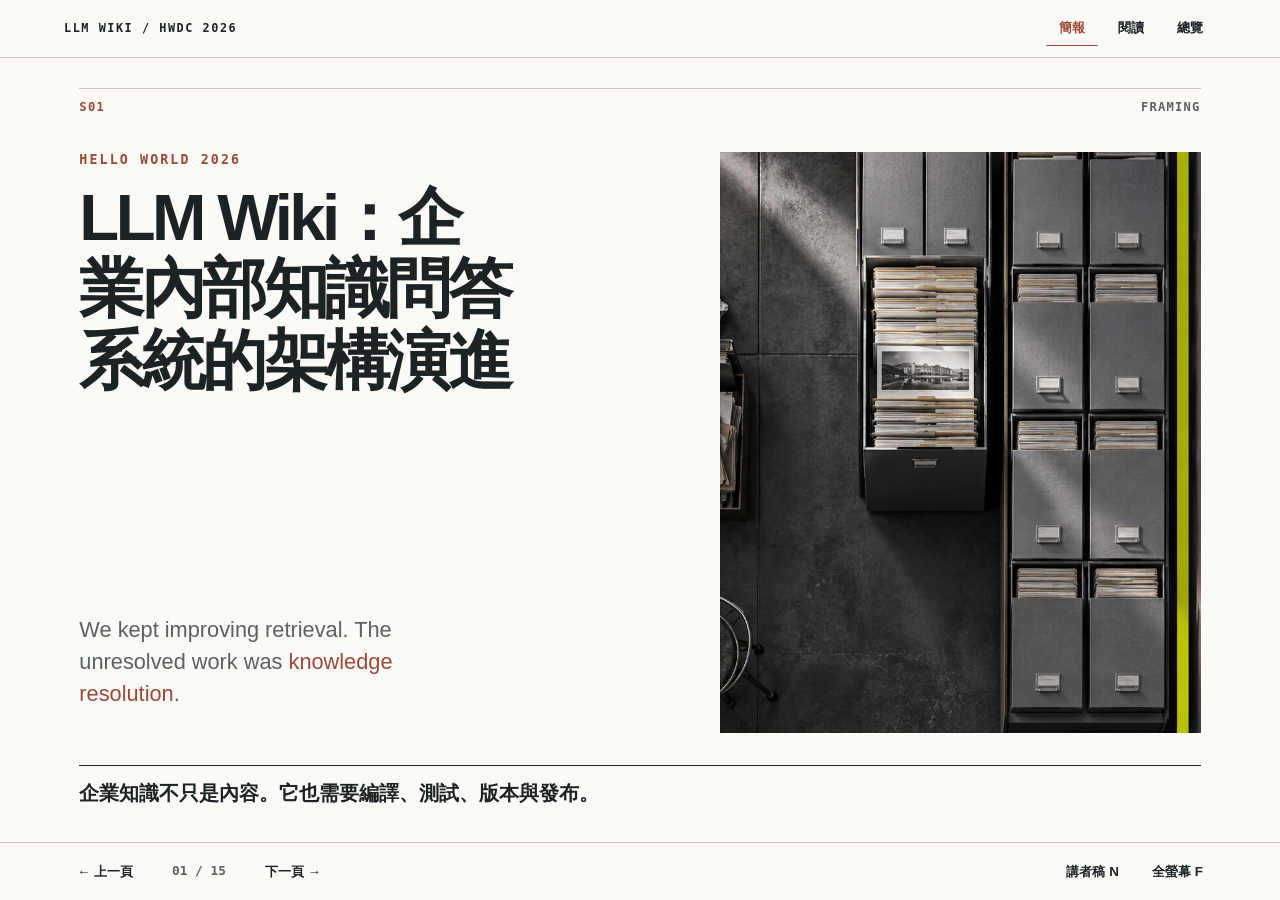
==== commit 81765161: "Refine LLM Wiki deck visual design" ====
--- a/index.html
+++ b/index.html
@@ -4,33 +4,221 @@
   <meta charset="utf-8">
   <meta name="viewport" content="width=device-width, initial-scale=1">
   <meta name="description" content="Hello World 2026：LLM Wiki 從 Agentic RAG 到 Knowledge Compilation 的架構演進。">
-  <meta name="theme-color" content="#101f22">
+  <meta name="theme-color" content="#fbfaf7">
   <title>LLM Wiki：企業內部知識問答系統的架構演進</title>
-  <style>
-    :root{--bg:#f5f7f8;--paper:#fff;--ink:#17242b;--muted:#53676f;--rule:#cbd5d9;--accent:#126b62;--accent2:#8ed5c6;--dark:#101f22;--warn:#9a5a12;--soft:#dcefeb;--code:#edf2f3;--sans:"PingFang TC","Noto Sans TC","Microsoft JhengHei",system-ui,sans-serif;--mono:ui-monospace,SFMono-Regular,Menlo,Consolas,monospace}*{box-sizing:border-box}html{background:var(--bg);scroll-behavior:smooth}body{margin:0;background:var(--bg);color:var(--ink);font-family:var(--sans)}a{color:var(--accent);text-underline-offset:.18em}code,pre{font-family:var(--mono)}.toolbar{position:fixed;z-index:30;inset:0 0 auto;display:flex;align-items:center;justify-content:space-between;gap:.8rem;min-height:3.2rem;padding:.45rem clamp(1rem,4vw,4rem);background:rgba(245,247,248,.95);border-bottom:1px solid var(--rule);backdrop-filter:blur(14px)}.toolbar a{font:700 .8rem/1.2 var(--mono);letter-spacing:.08em;color:var(--ink);text-decoration:none}.toolbar div{display:flex;gap:.45rem;align-items:center}.toolbar button,.toolbar input{border:1px solid var(--rule);background:var(--paper);color:var(--ink);min-height:2.2rem;border-radius:.2rem;padding:.35rem .7rem;font:600 .82rem/1 var(--sans)}.toolbar button[aria-pressed=true]{background:var(--accent);color:#fff;border-color:var(--accent)}.search{display:none}.reading .search{display:flex}.search input{width:min(22vw,18rem)}.slide{display:none;min-height:100svh;padding:clamp(5rem,7vh,6.2rem) clamp(1.4rem,5vw,5rem) clamp(5.6rem,8vh,6.8rem);overflow:auto}.slide.active{display:block}.slide-inner{max-width:1500px;margin:auto;min-height:calc(100svh - 12rem);display:flex;flex-direction:column}.meta{display:flex;justify-content:space-between;gap:1rem;color:var(--muted);font:700 .82rem/1.2 var(--mono);letter-spacing:.08em;margin-bottom:clamp(1rem,2.6vh,2rem)}h1{font-size:clamp(2.45rem,5vw,5.2rem);line-height:1.08;letter-spacing:-.055em;margin:.2rem 0 1.3rem;max-width:13ch}h2{font-size:clamp(2.1rem,4vw,4rem);line-height:1.12;letter-spacing:-.045em;margin:0 0 1.4rem;max-width:20ch}h3{font-size:clamp(1.05rem,1.35vw,1.35rem);margin:.4rem 0 .7rem}.lede{font-size:clamp(1.15rem,1.8vw,1.7rem);line-height:1.48;color:var(--muted);max-width:60ch}.big{font-size:clamp(2rem,4vw,4.6rem);line-height:1.16;letter-spacing:-.045em;font-weight:760}.kicker{color:var(--accent);font:800 .9rem/1.2 var(--mono);letter-spacing:.1em;text-transform:uppercase;margin:0 0 .8rem}.dark{background:var(--dark);color:#f5f7f8}.dark .lede,.dark .meta,.dark .muted{color:#c2d0d0}.dark a{color:var(--accent2)}.dark .kicker,.dark .accent{color:var(--accent2)}.grid2{display:grid;grid-template-columns:1fr 1fr;gap:clamp(1.4rem,4vw,4rem);align-items:start}.grid3{display:grid;grid-template-columns:repeat(3,1fr);gap:clamp(1rem,2.5vw,2.4rem)}.panel{background:var(--paper);border-left:4px solid var(--accent);padding:1.05rem 1.2rem}.panel.warn{border-color:var(--warn);background:#f8edda}.panel h3{color:var(--accent)}.dark .panel{background:rgba(255,255,255,.08);border-color:var(--accent2)}.small{font-size:clamp(.92rem,1.12vw,1.1rem);line-height:1.5;color:var(--muted)}.dark .small{color:#c2d0d0}.foot{margin-top:auto;padding-top:1rem;border-top:2px solid var(--accent);font-size:clamp(1rem,1.4vw,1.35rem);font-weight:680}.dark .foot{border-color:var(--accent2)}table{width:100%;border-collapse:collapse;font-size:clamp(.9rem,1.16vw,1.12rem);line-height:1.4}th,td{text-align:left;vertical-align:top;border-bottom:1px solid var(--rule);padding:.62rem .55rem}thead th{border-top:2px solid var(--accent);color:var(--accent);font-size:.9em}.dark th,.dark td{border-color:rgba(255,255,255,.18)}.dark thead th{color:var(--accent2);border-color:var(--accent2)}.flow{display:grid;grid-template-columns:repeat(var(--n,5),minmax(8rem,1fr));border-top:2px solid var(--accent);border-bottom:1px solid var(--rule);margin:1.4rem 0;overflow:auto}.flow>div{position:relative;min-height:8rem;padding:1rem;border-right:1px solid var(--rule)}.flow>div:last-child{border-right:0}.flow>div:not(:last-child)::after{content:"→";position:absolute;right:-.5rem;top:50%;transform:translateY(-50%);color:var(--accent);background:var(--bg);font:800 1.1rem/1 var(--mono)}.flow b{display:block;color:var(--accent);margin-bottom:.4rem}.flow span{color:var(--muted);font-size:.95rem;line-height:1.38}.dark .flow{border-color:var(--accent2)}.dark .flow>div{border-color:rgba(255,255,255,.18)}.dark .flow>div:not(:last-child)::after{color:var(--accent2);background:var(--dark)}.dark .flow b{color:var(--accent2)}.dark .flow span{color:#c2d0d0}.doc{background:var(--paper);padding:1rem 1.1rem;border-top:3px solid var(--accent);font-size:clamp(.95rem,1.2vw,1.15rem);line-height:1.48}.doc h3{font-family:var(--mono);font-size:.86rem;color:var(--muted);letter-spacing:.05em}.quote{font-size:clamp(1.25rem,2.1vw,2.1rem);line-height:1.35;font-weight:700}.tag{display:inline-block;padding:.18rem .42rem;background:var(--soft);color:var(--accent);font:800 .75rem/1.2 var(--mono);letter-spacing:.04em}.mono{font-family:var(--mono)}.em{color:var(--accent);font-weight:800}.dark .em{color:var(--accent2)}.controls{position:fixed;z-index:20;inset:auto 0 0;display:flex;justify-content:space-between;gap:.8rem;align-items:center;padding:.55rem clamp(1rem,4vw,4rem);background:rgba(245,247,248,.95);border-top:1px solid var(--rule);backdrop-filter:blur(14px)}.controls div{display:flex;gap:.45rem;align-items:center}.controls button{border:1px solid var(--rule);background:var(--paper);min-height:2.2rem;border-radius:.2rem;padding:.35rem .7rem}.count{font:700 .82rem/1 var(--mono);color:var(--muted);min-width:5.5rem;text-align:center}.notes{position:fixed;z-index:40;right:1rem;bottom:4.4rem;width:min(42rem,calc(100vw - 2rem));max-height:55vh;overflow:auto;background:var(--paper);border:1px solid var(--rule);box-shadow:0 1.4rem 4rem rgba(0,0,0,.18);padding:1rem 1.2rem}.notes h2{font-size:1.4rem;margin:.2rem 0}.notes p{line-height:1.5}.reading .slide{display:block;min-height:auto;padding-top:5.5rem}.reading .slide-inner{min-height:auto}.reading .controls{display:none}.reading .notes{display:none}.overview{display:none;position:fixed;z-index:50;inset:0;background:rgba(0,0,0,.45);padding:4rem clamp(1rem,5vw,5rem);overflow:auto}.overview.open{display:block}.overview-box{max-width:900px;margin:auto;background:var(--paper);padding:1.2rem}.overview button{display:block;width:100%;text-align:left;padding:.7rem;border:0;border-bottom:1px solid var(--rule);background:transparent}.appendix{border-top:3px solid var(--accent);margin-top:4rem;padding-top:2rem}.src{font-size:.9rem;line-height:1.6}@media(max-width:820px){.grid2,.grid3{grid-template-columns:1fr}.flow{grid-template-columns:1fr}.flow>div:not(:last-child)::after{content:"↓";right:50%;top:auto;bottom:-.6rem;transform:translateX(50%)}.toolbar{position:static}.slide{display:block;min-height:auto;padding-top:2rem}.controls{display:none}body{background:var(--bg)}.search{display:none!important}}@media print{.toolbar,.controls,.notes,.overview{display:none!important}.slide{display:block;break-after:page;min-height:auto}.slide-inner{min-height:auto}}
-  </style>
+  <link rel="stylesheet" href="deck.css">
+  <noscript><style>.toolbar,.controls{display:none!important}.slide{display:block;min-height:auto;break-after:page}.slide-inner{min-height:auto}.reading-only{display:block;margin-top:2rem;padding-top:1rem;border-top:1px solid currentColor}</style></noscript>
 </head>
 <body class="presentation">
-<header class="toolbar"><a href="#s01">LLM WIKI / HWDC 2026</a><div class="search"><label for="q">搜尋</label><input id="q" type="search"><span id="searchState" class="small"></span></div><div><button id="present" aria-pressed="true">簡報</button><button id="read" aria-pressed="false">閱讀</button><button id="openOverview">總覽</button></div></header>
-<main id="deck">
-<section class="slide dark active" id="s01" data-section="S01" data-title="LLM Wiki" tabindex="-1"><div class="slide-inner"><div class="meta"><span>S01</span><span>Framing</span></div><p class="kicker">Hello World 2026</p><h1>LLM Wiki：企業內部知識問答系統的架構演進</h1><p class="lede">We kept improving retrieval. The unresolved work was <span class="accent">knowledge resolution</span>.</p><p class="foot">企業知識不只是內容。它也需要編譯、測試、版本與發布。</p><aside class="speaker-notes"><p>開場直接把題目拉成架構問題：query time vs update time。</p></aside></div></section>
-<section class="slide" id="s02" data-section="S02" data-title="四個都正確的答案" tabindex="-1"><div class="slide-inner"><div class="meta"><span>S02</span><span>Hook</span></div><h2>一個 VPN 問題，四個都「正確」的答案</h2><p class="lede">使用者問：我是台南分公司的正式員工，換了公司管理的新筆電。登入 ExampleVPN 出現 DEMO-455，怎麼處理？</p><div class="grid2"><div class="doc"><h3>A Legacy Guide</h3><p>DEMO-455 優先檢查帳密與 OTP。</p></div><div class="doc"><h3>B Zero Trust Policy</h3><p>分公司正式員工 + managed device 改用 Entra ID + Conditional Access。</p></div><div class="doc"><h3>C Service Desk FAQ</h3><p>DEMO-455 常見原因是帳密錯誤，但 FAQ 沒有區分新舊架構。</p></div><div class="doc"><h3>D Incident Postmortem</h3><p>37/50 rollout cases 與 device compliance 未完成相關。</p></div></div><p class="foot">問題不是 retrieval missing，而是 applicability、scope、evidence strength。</p></div></section>
-<section class="slide" id="s03" data-section="S03" data-title="先優化過 Retrieval" tabindex="-1"><div class="slide-inner"><div class="meta"><span>S03</span><span>Evidence bridge</span></div><h2>我們真的先優化過 Retrieval</h2><table><thead><tr><th>Metric</th><th>Hybrid RAG</th><th>Gemini File Search</th></tr></thead><tbody><tr><td>P50 latency</td><td>3.00s</td><td>5.71s</td></tr><tr><td>P95 latency</td><td>4.07s</td><td>7.15s</td></tr><tr><td>Avg cost / query</td><td>US$0.001059</td><td>US$0.001804</td></tr><tr><td>Reported answer proxy</td><td>25/25</td><td>25/25</td></tr></tbody></table><p class="foot">當 retrieval backend 已經比較過，下一層問題是：都找回來了，哪一份才適用？</p></div></section>
-<section class="slide" id="s04" data-section="S04" data-title="Retrieval 成功仍會錯" tabindex="-1"><div class="slide-inner"><div class="meta"><span>S04</span><span>Problem shift</span></div><h2>Retrieval 成功，為什麼 Answer 還會錯？</h2><table><thead><tr><th>Retrieval problem</th><th>Knowledge resolution problem</th></tr></thead><tbody><tr><td>找不到文件</td><td>找到四份，但適用範圍不同</td></tr><tr><td>排序錯</td><td>新文件只部分取代舊文件</td></tr><tr><td>query 改寫不足</td><td>FAQ 與 postmortem 同時正確但 scope 不同</td></tr><tr><td>chunk 太小</td><td>每個 claim 需要自己的 provenance</td></tr><tr><td>citation 存在</td><td>citation 沒有表達 evidence strength</td></tr></tbody></table><p class="foot">Reranker 可以改善左邊，但不會自動解決右邊。</p></div></section>
-<section class="slide dark" id="s05" data-section="S05" data-title="Query Time 負擔" tabindex="-1"><div class="slide-inner"><div class="meta"><span>S05</span><span>Core diagram 1</span></div><h2>Query Time 還承擔了什麼？</h2><div class="flow" style="--n:4"><div><b>Raw Docs</b><span>human-oriented documents</span></div><div><b>Retrieval</b><span>find related chunks</span></div><div><b>LLM resolves</b><span>applicability / conflict / supersession / evidence strength</span></div><div><b>Answer</b><span>every query repeats the maze</span></div></div><p class="foot">模型每次都要重新解一次知識迷宮。</p></div></section>
-<section class="slide" id="s06" data-section="S06" data-title="搬到 Update Time" tabindex="-1"><div class="slide-inner"><div class="meta"><span>S06</span><span>Core diagram 2</span></div><h2>把 Knowledge Work 搬到 Update Time</h2><div class="flow" style="--n:5"><div><b>Raw Docs</b><span>source changes</span></div><div><b>Knowledge Compilation</b><span>resolve reusable interpretation</span></div><div><b>Review / Validation</b><span>tests, provenance, human review</span></div><div><b>Published Knowledge</b><span>versioned artifact</span></div><div><b>Retrieval / Agent</b><span>uses compiled contract</span></div></div><p class="foot">LLM Wiki = Knowledge Contract for Agents. Markdown 只是載體。</p></div></section>
-<section class="slide" id="s07" data-section="S07" data-title="Hard Case" tabindex="-1"><div class="slide-inner"><div class="meta"><span>S07</span><span>Hard case</span></div><h2>Hard Case：partial supersession + evidence strength</h2><table><thead><tr><th>Source</th><th>有效範圍</th><th>不可誤解成</th></tr></thead><tbody><tr><td>A / C</td><td>Legacy VPN users</td><td>所有人都先重打密碼</td></tr><tr><td>B</td><td>Branch full-time + managed device</td><td>新版政策全量取代舊流程</td></tr><tr><td>D</td><td>37/50 rollout cases associated with compliance</td><td>DEMO-455 永遠由 compliance 造成</td></tr></tbody></table><p class="foot">「最新文件」不是「所有舊知識失效」。</p></div></section>
-<section class="slide" id="s08" data-section="S08" data-title="LLM 角色" tabindex="-1"><div class="slide-inner"><div class="meta"><span>S08</span><span>LLM role</span></div><h2>LLM 是 Knowledge Change Proposal Engine</h2><div class="flow" style="--n:4"><div><b>Source change</b><span>new policy, FAQ, incident note</span></div><div><b>LLM proposes</b><span>impacted pages, conflict candidates, mutation plan, regression queries</span></div><div><b>Gates</b><span>deterministic checks + semantic validation + human review</span></div><div><b>Active knowledge</b><span>published only after approval</span></div></div><p class="foot">LLM proposes knowledge changes. It does not become the source of truth.</p></div></section>
-<section class="slide" id="s09" data-section="S09" data-title="Impact Discovery" tabindex="-1"><div class="slide-inner"><div class="meta"><span>S09</span><span>Mechanism</span></div><h2>Impact Discovery：哪些頁面會被牽動？</h2><div class="grid2"><div class="panel"><h3>Candidate pages</h3><p><code>remote-access-authentication</code><br><code>device-compliance</code><br><code>examplevpn-client</code><br><code>demo-455 query</code><br><code>faq/demo-455</code></p></div><div class="panel"><h3>Signals</h3><p>semantic match<br>backlinks<br>entity matching<br>source relationships<br>query logs</p></div></div><p class="foot">不是預先知道改三頁，而是先找出可能受影響的知識面。</p></div></section>
-<section class="slide" id="s10" data-section="S10" data-title="Claim-level Provenance" tabindex="-1"><div class="slide-inner"><div class="meta"><span>S10</span><span>Mechanism</span></div><h2>Claim-level Provenance + Evidence Strength</h2><table><thead><tr><th>Population</th><th>Access path</th><th>First action</th><th>Evidence wording</th></tr></thead><tbody><tr><td>Branch full-time + managed</td><td>Zero Trust</td><td>Check compliance / sync state</td><td>37/50 cases associated</td></tr><tr><td>HQ employee</td><td>Legacy VPN</td><td>Check credentials / OTP</td><td>Legacy guide + FAQ remain valid</td></tr><tr><td>Contractor</td><td>Legacy VPN</td><td>Check credentials / OTP</td><td>Policy does not migrate contractors</td></tr><tr><td>Unknown</td><td>Unknown</td><td>Ask clarification</td><td>Missing applicability fields</td></tr></tbody></table><p class="foot">整頁 citation 不夠，每個 claim 都需要來源、適用條件與證據強度。</p></div></section>
-<section class="slide" id="s11" data-section="S11" data-title="Knowledge Release" tabindex="-1"><div class="slide-inner"><div class="meta"><span>S11</span><span>Release</span></div><h2>Draft → Validate → Knowledge Release</h2><div class="flow" style="--n:6"><div><b>Impact Discovery</b><span>find affected pages</span></div><div><b>Mutation Plan</b><span>draft changeset</span></div><div><b>Structural Validation</b><span>links, metadata, source pages</span></div><div><b>Semantic Validation</b><span>scope, conflict, evidence strength</span></div><div><b>Regression Queries</b><span>known questions</span></div><div><b>Atomic Publish</b><span>ACTIVE N → N+1</span></div></div><p class="foot">企業知識要像軟體 artifact 一樣發布。失敗時 ACTIVE pointer 不動。</p></div></section>
-<section class="slide dark" id="s12" data-section="S12" data-title="Teams Agent VPN Slice" tabindex="-1"><div class="slide-inner"><div class="meta"><span>S12</span><span>Regression bridge</span></div><h2>Teams Agent VPN cluster：可回歸的真實 slice</h2><table><thead><tr><th>Case</th><th>Pattern</th><th>Query</th></tr></thead><tbody><tr><td>R1</td><td>multi-source troubleshooting</td><td>FortiClient -455</td></tr><tr><td>R2</td><td>cross-document synthesis</td><td>VPN 密碼到期</td></tr><tr><td>R3</td><td>process / approval flow</td><td>VPN 國外短暫申請</td></tr><tr><td>R4</td><td>no-answer boundary</td><td>VPN Error -619</td></tr></tbody></table><p class="lede">這組不是新編的表演題，而是從 Teams Agent 既有 eval slice 選出來的 VPN / FortiClient cluster。</p><p class="foot">目前是 selected real-case slice + local run contract；本機匯出 sanitized corpus 後可升級成 executed run result。</p></div></section>
-<section class="slide" id="s13" data-section="S13" data-title="Structural vs Semantic" tabindex="-1"><div class="slide-inner"><div class="meta"><span>S13</span><span>Validation</span></div><h2>Structural Valid ≠ Semantic Correct</h2><div class="grid2"><div class="panel"><h3>Structural lint catches</h3><p>broken links<br>missing source pages<br>malformed metadata<br>required fields</p></div><div class="panel warn"><h3>Still needs semantic validation</h3><p>outdated claim<br>wrong applicability<br>partial supersession<br>unsupported inference</p></div></div><p class="foot">結構檢查必要，但無法單獨保證知識仍符合最新來源。</p></div></section>
-<section class="slide" id="s14" data-section="S14" data-title="Knowledge Layer" tabindex="-1"><div class="slide-inner"><div class="meta"><span>S14</span><span>Boundary</span></div><h2>Knowledge Layer 接到 Teams Agent / WeKnora</h2><div class="grid2"><div class="panel"><h3>Teams Agent</h3><p>Knowledge tells the Agent what is true.<br>Business workflow tells the Agent what to do.</p><p class="small">Intent / Issue → FAQ / Knowledge / Ticket → Clarification → Citation → Feedback</p></div><div class="panel"><h3>WeKnora</h3><p>Open-source ecosystem 也正在從 RAG 擴展到 Wiki、Revision、RBAC、Audit、Knowledge Management。</p></div></div><p class="foot">不要重造所有 RAG。要分清楚 knowledge infrastructure 與 business workflow。</p></div></section>
-<section class="slide dark" id="s15" data-section="S15" data-title="Takeaways" tabindex="-1"><div class="slide-inner"><div class="meta"><span>S15</span><span>Close</span></div><h2>三句帶走</h2><ol class="big"><li>Not every RAG failure is a retrieval failure.</li><li>LLM Wiki moves knowledge integration from query time to update time.</li><li>Treat enterprise knowledge like a releaseable software artifact.</li></ol><p class="foot">企業知識，不只是內容。它也需要編譯、測試、版本與發布。</p></div></section>
-<section id="source-index" class="slide appendix" data-section="A01" data-title="Evidence Index" tabindex="-1"><div class="slide-inner"><div class="meta"><span>A01</span><span>Sources</span></div><h2>Evidence Index</h2><div class="src"><p><strong>Knowledge Resolution Demo</strong>: <a href="evidence/knowledge-resolution-demo/README.md">README</a> · <a href="evidence/knowledge-resolution-demo/claim-resolution.md">claim resolution</a> · <a href="evidence/knowledge-resolution-demo/knowledge-release.md">knowledge release</a> · <a href="evidence/knowledge-resolution-demo/llm-role.md">LLM role</a></p><p><strong>Teams Agent VPN Compilation</strong>: <a href="evidence/teams-agent-vpn-compilation/README.md">README</a> · <a href="evidence/teams-agent-vpn-compilation/source-selection.md">source selection</a> · <a href="evidence/teams-agent-vpn-compilation/regression-cases.json">regression cases</a> · <a href="evidence/teams-agent-vpn-compilation/compilation-target.md">compilation target</a> · <a href="evidence/teams-agent-vpn-compilation/runbook.md">runbook</a></p><p><strong>Retrieval A/B</strong>: <a href="evidence/retrieval-ab-bridge.md">retrieval-ab-bridge.md</a></p><p><strong>Old lint evidence</strong>: <a href="evidence/wiki-update-demo/README.md">wiki-update-demo README</a></p></div></div></section>
-</main>
-<nav class="controls"><div><button id="prev">← 上一頁</button><span id="count" class="count">01 / 15</span><button id="next">下一頁 →</button></div><div><button id="notesBtn">講者稿 N</button><button id="overviewBtn">總覽 O</button></div></nav><aside id="notes" class="notes" hidden><h2>講者稿</h2><div id="notesBody"></div></aside><div id="overview" class="overview"><div class="overview-box"><h2>頁面總覽</h2><div id="overviewList"></div><button id="closeOverview">關閉</button></div></div>
-<script>(function(){var slides=[].slice.call(document.querySelectorAll('.slide'));var main=slides.filter(function(s){return s.dataset.section[0]==='S'});var current=0;var count=document.getElementById('count');var notes=document.getElementById('notes');var notesBody=document.getElementById('notesBody');function show(i){current=Math.max(0,Math.min(i,main.length-1));slides.forEach(function(s){s.classList.remove('active')});main[current].classList.add('active');location.hash=main[current].id;count.textContent=String(current+1).padStart(2,'0')+' / '+main.length;var n=main[current].querySelector('.speaker-notes');notesBody.innerHTML=n?n.innerHTML:'<p>這頁沒有講者稿。</p>'}function byHash(){var id=location.hash.replace('#','');var idx=main.findIndex(function(s){return s.id===id});if(idx>=0)show(idx);else if(!id)show(0)}document.getElementById('prev').onclick=function(){show(current-1)};document.getElementById('next').onclick=function(){show(current+1)};document.getElementById('notesBtn').onclick=function(){notes.hidden=!notes.hidden};document.getElementById('read').onclick=function(){document.body.classList.add('reading');this.setAttribute('aria-pressed','true');document.getElementById('present').setAttribute('aria-pressed','false')};document.getElementById('present').onclick=function(){document.body.classList.remove('reading');this.setAttribute('aria-pressed','true');document.getElementById('read').setAttribute('aria-pressed','false');show(current)};var ov=document.getElementById('overview'),list=document.getElementById('overviewList');main.forEach(function(s,i){var b=document.createElement('button');b.textContent=s.dataset.section+' · '+s.dataset.title;b.onclick=function(){ov.classList.remove('open');show(i)};list.appendChild(b)});document.getElementById('overviewBtn').onclick=function(){ov.classList.add('open')};document.getElementById('closeOverview').onclick=function(){ov.classList.remove('open')};window.addEventListener('keydown',function(e){if(document.body.classList.contains('reading'))return;if(e.key==='ArrowRight'||e.key===' '){e.preventDefault();show(current+1)}if(e.key==='ArrowLeft'){e.preventDefault();show(current-1)}if(e.key.toLowerCase()==='n')notes.hidden=!notes.hidden;if(e.key.toLowerCase()==='o')ov.classList.add('open')});window.addEventListener('hashchange',byHash);byHash()})();</script>
+  <header class="toolbar">
+    <a href="#s01">LLM WIKI / HWDC 2026</a>
+    <div class="search"><label for="q">搜尋</label><input id="q" type="search"><span id="searchState" class="small"></span></div>
+    <div><button id="present" aria-pressed="true">簡報</button><button id="read" aria-pressed="false">閱讀</button><button id="openOverview">總覽</button></div>
+  </header>
+
+  <main id="deck">
+    <section class="slide active" id="s01" data-section="S01" data-title="LLM Wiki" tabindex="-1"><div class="slide-inner"><div class="meta"><span>S01</span><span>Framing</span></div><p class="kicker">Hello World 2026</p><h1>LLM Wiki：企業內部知識問答系統的架構演進</h1><p class="lede">We kept improving retrieval. The unresolved work was <span class="accent">knowledge resolution</span>.</p><div class="cover-art" aria-hidden="true"></div><p class="foot">企業知識不只是內容。它也需要編譯、測試、版本與發布。</p><aside class="reading-only"><h3>講者稿 · 0:30</h3><p>今天討論知識整合發生在 Query Time 還是 Update Time。DEMO-455 是合成 hard case；後段 Teams Agent VPN 例題來自既有 eval slice，但目前只有回歸契約，尚未執行 Knowledge Compilation。兩種證據層級要分開說。</p><p>來源：<a href="#a01">證據索引</a>。</p></aside></div></section>
+    <section class="slide" id="s02" data-section="S02" data-title="四個都正確的答案" tabindex="-1"><div class="slide-inner"><div class="meta"><span>S02</span><span>Hook</span></div><h2>一個 VPN 問題，四個都「正確」的答案</h2><p class="lede">使用者問：我是台南分公司的正式員工，換了公司管理的新筆電。登入 ExampleVPN 出現 DEMO-455，怎麼處理？</p><div class="grid2"><div class="doc"><h3>A Legacy Guide</h3><p>DEMO-455 優先檢查帳密與 OTP。</p></div><div class="doc"><h3>B Zero Trust Policy</h3><p>分公司正式員工 + managed device 改用 Entra ID + Conditional Access。</p></div><div class="doc"><h3>C Service Desk FAQ</h3><p>DEMO-455 常見原因是帳密錯誤，但 FAQ 沒有區分新舊架構。</p></div><div class="doc"><h3>D Incident Postmortem</h3><p>37/50 rollout cases 與 device compliance 未完成相關。</p></div></div><p class="foot">問題不是 retrieval missing，而是 applicability、scope、evidence strength。</p><p class="source-note">合成 DEMO-455 案例；Source D 為 37/50 關聯觀察。<a href="#a02">來源邊界</a>。</p><aside class="reading-only"><h3>講者稿 · 2:00</h3><p>固定問題包含台南分公司、正式員工與公司管理的新筆電。A/C 的帳密建議仍適用 Legacy VPN；B 將這個族群移到 Zero Trust。D 記錄 50 個 reviewed rollout cases 中 37 個與 device compliance 未完成相關，支持優先檢查，不足以證明每個 DEMO-455 都由此造成。</p><p>四份文件與日期都是合成資料。來源：<a href="#a02">A02 來源邊界</a>。</p></aside></div></section>
+    <section class="slide" id="s03" data-section="S03" data-title="先優化過 Retrieval" tabindex="-1"><div class="slide-inner"><div class="meta"><span>S03</span><span>Evidence bridge</span></div><h2>我們真的先優化過 Retrieval</h2><table><thead><tr><th>Metric</th><th>Hybrid RAG</th><th>Gemini File Search</th></tr></thead><tbody><tr><td>P50 latency</td><td>3.00s</td><td>5.71s</td></tr><tr><td>P95 latency</td><td>4.07s</td><td>7.15s</td></tr><tr><td>Avg cost / query</td><td>US$0.001059</td><td>US$0.001804</td></tr><tr><td>Reported answer proxy</td><td>25/25</td><td>25/25</td></tr></tbody></table><p class="foot">當 retrieval backend 已經比較過，下一層問題是：都找回來了，哪一份才適用？</p><p class="source-note">2026-08-07 歷史 A/B；30 題、19 份文件，品質是報告特定 proxy。<a href="#a04">條件</a>。</p><aside class="reading-only"><h3>講者稿 · 1:30</h3><p>本機保存的歷史 A/B 報告使用 30 題、19 份文件；表上的 answer proxy 是 25/25，另有 5/5 no-answer cases。兩套 backend 在該報告中的品質 proxy 相同，latency 與成本不同。這是小語料、報告特定 proxy 的比較，不是 Wiki 導入效益，也不能外推為普遍效能。</p><p>來源：<a href="evidence/retrieval-ab-bridge.md">retrieval A/B bridge</a>；<a href="#a04">附錄的條件與限制</a>。</p></aside></div></section>
+    <section class="slide" id="s04" data-section="S04" data-title="Retrieval 成功仍會錯" tabindex="-1"><div class="slide-inner"><div class="meta"><span>S04</span><span>Problem shift</span></div><h2>Retrieval 成功，為什麼 Answer 還會錯？</h2><table><thead><tr><th>Retrieval problem</th><th>Knowledge resolution problem</th></tr></thead><tbody><tr><td>找不到文件</td><td>找到四份，但適用範圍不同</td></tr><tr><td>排序錯</td><td>新文件只部分取代舊文件</td></tr><tr><td>query 改寫不足</td><td>FAQ 與 postmortem 同時正確但 scope 不同</td></tr><tr><td>chunk 太小</td><td>每個 claim 需要自己的 provenance</td></tr><tr><td>citation 存在</td><td>citation 沒有表達 evidence strength</td></tr></tbody></table><p class="foot">Reranker 可以改善左邊，但不會自動解決右邊。</p><aside class="reading-only"><h3>講者稿 · 2:00</h3><p>這是問題責任分類，不是評測統計。檢索可處理找不到、排序或 query 改寫；即使取回所有相關文件，仍要判斷政策適用範圍、部分取代和證據強度。Reranker 不會自動產生這些知識契約。</p><p>來源：<a href="evidence/knowledge-resolution-demo/claim-resolution.md">claim resolution</a>。</p></aside></div></section>
+    <section class="slide dark" id="s05" data-section="S05" data-title="Query Time 負擔" tabindex="-1"><div class="slide-inner"><div class="meta"><span>S05</span><span>Core diagram 1</span></div><h2>Query Time 還承擔了什麼？</h2><div class="flow" style="--n:4"><div><b>Raw Docs</b><span>human-oriented documents</span></div><div><b>Retrieval</b><span>find related chunks</span></div><div><b>LLM resolves</b><span>applicability / conflict / supersession / evidence strength</span></div><div><b>Answer</b><span>every query repeats the maze</span></div></div><p class="foot">模型每次都要重新解一次知識迷宮。</p><aside class="reading-only"><h3>講者稿 · 2:00</h3><p>此圖是一種架構風險模型：每次 query 的模型都得重做來源時效、適用條件、衝突與 37/50 這類證據強度判斷。這裡沒有量測每題成本，也沒有聲稱 Teams Agent 每輪都發生這種錯誤。</p></aside></div></section>
+    <section class="slide" id="s06" data-section="S06" data-title="搬到 Update Time" tabindex="-1"><div class="slide-inner"><div class="meta"><span>S06</span><span>Core diagram 2</span></div><h2>把 Knowledge Work 搬到 Update Time</h2><div class="flow" style="--n:5"><div><b>Raw Docs</b><span>source changes</span></div><div><b>Knowledge Compilation</b><span>resolve reusable interpretation</span></div><div><b>Review / Validation</b><span>tests, provenance, human review</span></div><div><b>Published Knowledge</b><span>versioned artifact</span></div><div><b>Retrieval / Agent</b><span>uses compiled contract</span></div></div><p class="foot">LLM Wiki = Knowledge Contract for Agents. Markdown 只是載體。</p><aside class="reading-only"><h3>講者稿 · 2:00</h3><p>Update Time 把可重用的來源解讀放進可檢查的 draft：來源、claim、適用條件、owner 與版本一起保存，再經驗證與 review。LLM 可以提出變更提案；它不是企業真相的核可者。圖是目標設計，不代表 DEMO-455 已完成自動編譯或發布。</p><p>來源：<a href="evidence/knowledge-resolution-demo/knowledge-release.md">release pattern</a>、<a href="evidence/knowledge-resolution-demo/llm-role.md">LLM role</a>。</p></aside></div></section>
+    <section class="slide" id="s07" data-section="S07" data-title="Hard Case" tabindex="-1"><div class="slide-inner"><div class="meta"><span>S07</span><span>Hard case</span></div><h2>Hard Case：partial supersession + evidence strength</h2><table><thead><tr><th>Source</th><th>有效範圍</th><th>不可誤解成</th></tr></thead><tbody><tr><td>A / C</td><td>Legacy VPN users</td><td>所有人都先重打密碼</td></tr><tr><td>B</td><td>Branch full-time + managed device</td><td>新版政策全量取代舊流程</td></tr><tr><td>D</td><td>37/50 rollout cases associated with compliance</td><td>DEMO-455 永遠由 compliance 造成</td></tr></tbody></table><p class="foot">「最新文件」不是「所有舊知識失效」。</p><p class="source-note">A/B/C/D 為合成文件；37/50 不代表因果。<a href="#a02">查看來源</a>。</p><aside class="reading-only"><h3>講者稿 · 2:00</h3><p>B 只取代分公司正式員工加受管理裝置的 first action；總公司與承包商仍可循 A/C 的 Legacy 路徑。D 的 37/50 是該 rollout 中 reviewed cases 的關聯觀察，不是因果或通用錯誤碼定義。</p><p>來源：<a href="#a02">合成來源摘錄</a>、<a href="evidence/knowledge-resolution-demo/claim-resolution.md">claim resolution</a>。</p></aside></div></section>
+    <section class="slide" id="s08" data-section="S08" data-title="LLM 角色" tabindex="-1"><div class="slide-inner"><div class="meta"><span>S08</span><span>LLM role</span></div><h2>LLM 是 Knowledge Change Proposal Engine</h2><div class="flow" style="--n:4"><div><b>Source change</b><span>new policy, FAQ, incident note</span></div><div><b>LLM proposes</b><span>impacted pages, conflict candidates, mutation plan, regression queries</span></div><div><b>Gates</b><span>deterministic checks + semantic validation + human review</span></div><div><b>Active knowledge</b><span>published only after approval</span></div></div><p class="foot">LLM proposes knowledge changes. It does not become the source of truth.</p><p class="source-note">提案角色設計，未執行自動編譯。<a href="evidence/knowledge-resolution-demo/llm-role.md">角色契約</a>。</p><aside class="reading-only"><h3>講者稿 · 2:00</h3><p>LLM 的輸入是新舊來源、現有 Wiki 頁、backlinks、查詢模式與治理規則；輸出只是 impact candidates、適用範圍變更、衝突、mutation plan 和 regression queries。結構檢查、語義驗證與人工 owner review 決定是否發布。這是角色契約，不是已執行的自動化結果。</p><p>來源：<a href="evidence/knowledge-resolution-demo/llm-role.md">LLM role contract</a>。</p></aside></div></section>
+    <section class="slide" id="s09" data-section="S09" data-title="Impact Discovery" tabindex="-1"><div class="slide-inner"><div class="meta"><span>S09</span><span>Mechanism</span></div><h2>Impact Discovery：哪些頁面會被牽動？</h2><div class="grid2"><div class="panel"><h3>Candidate pages</h3><p><code>remote-access-authentication</code><br><code>device-compliance</code><br><code>examplevpn-client</code><br><code>demo-455 query</code><br><code>faq/demo-455</code></p></div><div class="panel"><h3>Signals</h3><p>semantic match<br>backlinks<br>entity matching<br>source relationships<br>query logs</p></div></div><p class="foot">不是預先知道改三頁，而是先找出可能受影響的知識面。</p><p class="source-note">人工 worked candidate list，非自動召回率。<a href="evidence/knowledge-resolution-demo/mutation-plan.md">計畫</a>。</p><aside class="reading-only"><h3>講者稿 · 2:00</h3><p>這五頁是人工編寫的 worked impact candidates。Semantic match、反向連結、entity、source relationships 和 query logs 可提供線索，但目前沒有大規模自動影響範圍召回率。FAQ 不該刪掉，而應標示 Legacy scope。</p><p>來源：<a href="evidence/knowledge-resolution-demo/mutation-plan.md">mutation plan</a>。</p></aside></div></section>
+    <section class="slide" id="s10" data-section="S10" data-title="Claim-level Provenance" tabindex="-1"><div class="slide-inner"><div class="meta"><span>S10</span><span>Mechanism</span></div><h2>Claim-level Provenance + Evidence Strength</h2><table><thead><tr><th>Population</th><th>Access path</th><th>First action</th><th>Evidence wording</th></tr></thead><tbody><tr><td>Branch full-time + managed</td><td>Zero Trust</td><td>Check compliance / sync state</td><td>37/50 cases associated</td></tr><tr><td>HQ employee</td><td>Legacy VPN</td><td>Check credentials / OTP</td><td>Legacy guide + FAQ remain valid</td></tr><tr><td>Contractor</td><td>Legacy VPN</td><td>Check credentials / OTP</td><td>Policy does not migrate contractors</td></tr><tr><td>Unknown</td><td>Unknown</td><td>Ask clarification</td><td>Missing applicability fields</td></tr></tbody></table><p class="foot">整頁 citation 不夠，每個 claim 都需要來源、適用條件與證據強度。</p><p class="source-note">合成案例：政策條件與事件關聯強度分開表達。<a href="evidence/knowledge-resolution-demo/claim-resolution.md">主張對照</a>。</p><aside class="reading-only"><h3>講者稿 · 3:00</h3><p>先用 B 證明分公司正式員工與受管理裝置走 Zero Trust，再用 D 的 37/50 reviewed cases 關聯觀察支持先查 compliance。A/C 仍支持 Legacy 的帳密處理；未知身分或裝置狀態時先追問。引用需要掛在個別 claim 上，並保留觀察、政策與支援決策的不同強度。</p><p>來源：<a href="evidence/knowledge-resolution-demo/claim-resolution.md">claim-level resolution</a>。</p></aside></div></section>
+    <section class="slide" id="s11" data-section="S11" data-title="Knowledge Release" tabindex="-1"><div class="slide-inner"><div class="meta"><span>S11</span><span>Release</span></div><h2>Draft → Validate → Knowledge Release</h2><div class="flow" style="--n:6"><div><b>Impact Discovery</b><span>find affected pages</span></div><div><b>Mutation Plan</b><span>draft changeset</span></div><div><b>Structural Validation</b><span>links, metadata, source pages</span></div><div><b>Semantic Validation</b><span>scope, conflict, evidence strength</span></div><div><b>Regression Queries</b><span>known questions</span></div><div><b>Atomic Publish</b><span>ACTIVE N → N+1</span></div></div><p class="foot">企業知識要像軟體 artifact 一樣發布。失敗時 ACTIVE pointer 不動。</p><p class="source-note">Atomic publish 為設計模式；本案例未執行。<a href="evidence/knowledge-resolution-demo/knowledge-release.md">發布設計</a>。</p><aside class="reading-only"><h3>講者稿 · 2:30</h3><p>Source change 先形成 impact list 和 mutation plan，再把相關頁面放進同一 draft release。Structural、provenance、semantic、regression 與 human review 各自處理不同風險；任一失敗時 ACTIVE 保持 N。這是設計模式，本案例尚未完成 atomic publish。</p><p>來源：<a href="evidence/knowledge-resolution-demo/knowledge-release.md">release pattern</a>；<a href="#a03">已執行 lint fixture</a>。</p></aside></div></section>
+    <section class="slide dark" id="s12" data-section="S12" data-title="Teams Agent VPN Slice" tabindex="-1"><div class="slide-inner"><div class="meta"><span>S12</span><span>Regression bridge</span></div><h2>Teams Agent VPN cluster：可回歸的真實 slice</h2><table><thead><tr><th>Case</th><th>Pattern</th><th>Query</th></tr></thead><tbody><tr><td>R1</td><td>multi-source troubleshooting</td><td>FortiClient -455</td></tr><tr><td>R2</td><td>cross-document synthesis</td><td>VPN 密碼到期</td></tr><tr><td>R3</td><td>process / approval flow</td><td>VPN 國外短暫申請</td></tr><tr><td>R4</td><td>no-answer boundary</td><td>VPN Error -619</td></tr></tbody></table><p class="lede">這組不是新編的表演題，而是從 Teams Agent 既有 eval slice 選出來的 VPN / FortiClient cluster。</p><p class="foot">目前是 selected real-case slice + local run contract；本機匯出 sanitized corpus 後可升級成 executed run result。</p><p class="source-note">選題與回歸契約已保存；sanitized corpus 和執行結果尚未產生。<a href="#a04">四題內容</a>。</p><aside class="reading-only"><h3>講者稿 · 2:00</h3><p>R1 到 R4 是從 Teams Agent 既有 VPN / FortiClient eval 資料選出的回歸案例，分別覆蓋跨來源錯誤排查、密碼到期跨文件合成、國外連線流程，以及未知 -619 的 no-answer 邊界。公開 repo 沒有 gitignored 原始文件；目前是 source selection、target 與 runbook，沒有 sanitized corpus 或 regression-results.json。不可講成四題已通過。</p><p>來源：<a href="evidence/teams-agent-vpn-compilation/README.md">evidence package</a>、<a href="evidence/teams-agent-vpn-compilation/regression-cases.json">回歸契約</a>、<a href="#a04">案例摘要</a>。</p></aside></div></section>
+    <section class="slide" id="s13" data-section="S13" data-title="Structural vs Semantic" tabindex="-1"><div class="slide-inner"><div class="meta"><span>S13</span><span>Validation</span></div><h2>Structural Valid ≠ Semantic Correct</h2><div class="grid2"><div class="panel"><h3>Structural lint catches</h3><p>broken links<br>missing source pages<br>malformed metadata<br>required fields</p></div><div class="panel warn"><h3>Still needs semantic validation</h3><p>outdated claim<br>wrong applicability<br>partial supersession<br>unsupported inference</p></div></div><p class="foot">結構檢查必要，但無法單獨保證知識仍符合最新來源。</p><p class="source-note">v2 合成 fixture 的工具執行紀錄。<a href="#a03">原始 lint 輸出</a>。</p><aside class="reading-only"><h3>講者稿 · 1:30</h3><p>v2 保存了四份教學快照與既有工具實際執行紀錄。刻意加入新版來源但保留舊問答的 stale-v2，lint exit 0；故意缺來源摘要的 missing-summary-v2，lint exit 1，報三個斷鏈與一個缺摘要。它只證明結構 lint 不能單獨判語義時效，不代表 production 錯誤率。</p><p>來源：<a href="evidence/wiki-update-demo/records/runs.json">runs.json</a>、<a href="#a03">原始輸出摘錄</a>。</p></aside></div></section>
+    <section class="slide" id="s14" data-section="S14" data-title="Knowledge Layer" tabindex="-1"><div class="slide-inner"><div class="meta"><span>S14</span><span>Boundary</span></div><h2>Knowledge Layer 接到 Teams Agent / WeKnora</h2><div class="grid2"><div class="panel"><h3>Teams Agent</h3><p>Knowledge tells the Agent what is true.<br>Business workflow tells the Agent what to do.</p><p class="small">Intent / Issue → FAQ / Knowledge / Ticket → Clarification → Citation → Feedback</p></div><div class="panel"><h3>WeKnora</h3><p>Open-source ecosystem 也正在從 RAG 擴展到 Wiki、Revision、RBAC、Audit、Knowledge Management。</p></div></div><p class="foot">不要重造所有 RAG。要分清楚 knowledge infrastructure 與 business workflow。</p><p class="source-note">外部 WeKnora 功能參照；未做平台驗收。<a href="#a05">整合邊界</a>。</p><aside class="reading-only"><h3>講者稿 · 2:00</h3><p>Teams Agent 本機 README 描述 Teams adapter、Agent Service、FAQ/Hybrid RAG、追問與工單確認。若接入已發布的 Wiki，仍需測 ACL、版本綁定、來源引用與回滾。WeKnora 官方文件提供 Wiki、revision、RBAC、audit 的外部參照；沒有在此案例做平台比較。少量單一權威 FAQ 未必需要獨立編譯層。</p><p>來源：<a href="#a05">整合邊界</a>、<a href="https://github.com/Tencent/WeKnora/blob/main/README.md" target="_blank" rel="noopener">WeKnora 官方 README</a>（2026-09-27 查閱）。</p></aside></div></section>
+    <section class="slide dark" id="s15" data-section="S15" data-title="Takeaways" tabindex="-1"><div class="slide-inner"><div class="meta"><span>S15</span><span>Close</span></div><h2>三句帶走</h2><ol class="big"><li>Not every RAG failure is a retrieval failure.</li><li>LLM Wiki moves knowledge integration from query time to update time.</li><li>Treat enterprise knowledge like a releaseable software artifact.</li></ol><p class="foot">企業知識，不只是內容。它也需要編譯、測試、版本與發布。</p><aside class="reading-only"><h3>講者稿 · 1:00</h3><p>第一，找回來源後仍可能判錯適用範圍。第二，將會重複使用的來源整合前移到可審查的更新流程。第三，像軟體一樣保存版本、測試與回滾。DEMO-455 是合成推演；Teams Agent VPN 是待執行的回歸契約；lint fixture 是實際工具紀錄。這些都還不能證明 Wiki 提高了回答準確率。</p></aside></div></section>
+    <section class="slide" id="a01" data-section="A01" data-title="Evidence Registry" tabindex="-1"><div class="slide-inner"><span id="source-index"></span><div class="meta"><span>A01</span><span>Appendix · Source Index</span></div><h2>Evidence registry</h2>
+      <table><thead><tr><th>資料</th><th>用途與證據邊界</th><th>原檔</th></tr></thead><tbody>
+        <tr><td>KR · 合成推演</td><td>DEMO-455、四份來源、claim resolution 與 LLM 角色；沒有模型執行結果。</td><td><a href="evidence/knowledge-resolution-demo/README.md">總覽</a> · <a href="evidence/knowledge-resolution-demo/claim-resolution.md">主張</a> · <a href="evidence/knowledge-resolution-demo/llm-role.md">LLM role</a></td></tr>
+        <tr><td>AB · 歷史 A/B</td><td>30 題、19 份文件的 retrieval backend 比較；不是 Wiki 效益實驗。</td><td><a href="evidence/retrieval-ab-bridge.md">報告摘要與限制</a></td></tr>
+        <tr><td>TA-VPN · 回歸契約</td><td>Teams Agent 既有 eval slice 的四題選題、目標與 runbook；沒有本次 compilation 結果。</td><td><a href="evidence/teams-agent-vpn-compilation/README.md">證據包</a> · <a href="evidence/teams-agent-vpn-compilation/regression-cases.json">四題契約</a> · <a href="evidence/teams-agent-vpn-compilation/runbook.md">runbook</a></td></tr>
+        <tr><td>WD · 已執行 fixture</td><td>合成 v1/v2 快照的 lint、graph 與 diff；不代表 production release。</td><td><a href="evidence/wiki-update-demo/README.md">說明</a> · <a href="evidence/wiki-update-demo/records/runs.json">執行紀錄</a></td></tr>
+        <tr><td>外部參照</td><td>WeKnora 官方功能文件；未做本案例的平台比較。</td><td><a href="https://github.com/Tencent/WeKnora/blob/main/README.md" target="_blank" rel="noopener">官方 README</a></td></tr>
+      </tbody></table><p class="source-note">A02–A05 保留可離線閱讀的關鍵摘錄；完整證據在相鄰 evidence/ 目錄。</p></div></section>
+
+    <section class="slide" id="a02" data-section="A02" data-title="合成來源與適用範圍" tabindex="-1"><div class="slide-inner"><div class="meta"><span>A02</span><span>Appendix · Synthetic Sources</span></div><h2>合成來源與適用範圍</h2>
+      <table><thead><tr><th>來源</th><th>可支持的主張</th><th>不可外推之處</th></tr></thead><tbody>
+        <tr><td><a href="evidence/knowledge-resolution-demo/sources/source-a-legacy-vpn.md">A · Legacy Guide v4.0</a></td><td>Legacy VPN 的帳密、OTP 與 DEMO-455 認證排查。</td><td>不覆蓋已遷移族群的 first action。</td></tr>
+        <tr><td><a href="evidence/knowledge-resolution-demo/sources/source-b-zero-trust-policy.md">B · Policy v4.1</a></td><td>分公司正式員工加受管理裝置改走 Zero Trust；總公司與承包商仍走 Legacy。</td><td>只部分取代 A，不能視為全體遷移。</td></tr>
+        <tr><td><a href="evidence/knowledge-resolution-demo/sources/source-c-service-desk-faq.md">C · Service Desk FAQ</a></td><td>遷移前的 DEMO-455 帳密排查。</td><td>未區分新舊接入路徑。</td></tr>
+        <tr><td><a href="evidence/knowledge-resolution-demo/sources/source-d-incident-postmortem.md">D · Postmortem</a></td><td>首週 50 個 reviewed rollout cases 中，37 個發生在裝置合規狀態未完成的裝置上；支持先查登錄與同步。</td><td>關聯觀察，不證明唯一或通用原因；未涵蓋 HQ、承包商及未知路徑。</td></tr>
+      </tbody></table><p class="foot">先判適用條件，再用有界的證據支持 first action。</p><p class="source-note">日期、公司、產品與事件均為合成教學資料。</p></div></section>
+
+    <section class="slide" id="a03" data-section="A03" data-title="已執行 lint 與語義邊界" tabindex="-1"><div class="slide-inner"><div class="meta"><span>A03</span><span>Appendix · Executed Fixture</span></div><h2>已執行 lint 與語義邊界</h2>
+      <table><thead><tr><th>快照</th><th>lint exit</th><th>可觀察結果</th></tr></thead><tbody>
+        <tr><td>baseline-v1</td><td>0</td><td>只有 v1 來源與知識頁。</td></tr>
+        <tr><td>stale-v2</td><td>0</td><td>v2 來源已加入，下游問答仍沿用舊答案。</td></tr>
+        <tr><td>missing-summary-v2</td><td>1</td><td>3 個斷鏈、1 個缺來源摘要。</td></tr>
+        <tr><td>revised-v2</td><td>0</td><td>三份頁面已修訂；內容仍待人工 review。</td></tr>
+      </tbody></table>
+      <pre class="small">wiki-lint: 4 issue(s)
+broken link: wiki/concepts/device-enrollment.md -&gt; ../sources/examplevpn-guide-v2.md
+broken link: wiki/entities/examplevpn-client.md -&gt; ../sources/examplevpn-guide-v2.md
+broken link: wiki/queries/demo-101.md -&gt; ../sources/examplevpn-guide-v2.md
+raw archive missing wiki/sources summary page: raw/sources/examplevpn-guide-v2.md (expected wiki/sources/examplevpn-guide-v2.md)</pre>
+      <p class="source-note">原始紀錄：<a href="evidence/wiki-update-demo/records/runs.json">runs.json</a>、<a href="evidence/wiki-update-demo/records/missing-summary-v2-wiki-lint.txt">missing-summary lint</a>、<a href="evidence/wiki-update-demo/records/stale-v2-wiki-lint.txt">stale lint</a>。Graph report 沒有自動判定語義過時。</p></div></section>
+
+    <section class="slide" id="a04" data-section="A04" data-title="Retrieval A/B 與 VPN 回歸契約" tabindex="-1"><div class="slide-inner"><div class="meta"><span>A04</span><span>Appendix · Evidence Bridge</span></div><h2>Retrieval A/B 與 VPN 回歸契約</h2>
+      <table><thead><tr><th>證據</th><th>已知條件</th><th>用途／限制</th></tr></thead><tbody>
+        <tr><td>Retrieval A/B</td><td>2026-08-07；30 題、19 份文件；Hybrid 與 Gemini File Search 均為 answer proxy 25/25、no-answer 5/5。</td><td>歷史小語料比較；latency 與成本不同，不能當成 Wiki 效益。</td></tr>
+        <tr><td>R1 · FortiClient -455</td><td>跨來源錯誤排查；需保留錯誤碼與來源。</td><td>待執行 regression。</td></tr>
+        <tr><td>R2 · VPN 密碼到期</td><td>症狀與動作跨文件。</td><td>待執行 regression。</td></tr>
+        <tr><td>R3 · 國外短暫 VPN</td><td>流程、核准與升級責任。</td><td>待執行 regression。</td></tr>
+        <tr><td>R4 · Error -619</td><td>現有契約預期 no-answer。</td><td>待匯出來源後確認知識邊界。</td></tr>
+      </tbody></table><p class="foot">已選好回歸案例；尚未產生 compiled artifacts 或四題結果。</p><p class="source-note"><a href="evidence/retrieval-ab-bridge.md">A/B 條件</a> · <a href="evidence/teams-agent-vpn-compilation/source-selection.md">來源選取</a> · <a href="evidence/teams-agent-vpn-compilation/regression-cases.json">四題契約</a> · <a href="evidence/teams-agent-vpn-compilation/compilation-target.md">目標產物</a> · <a href="evidence/teams-agent-vpn-compilation/runbook.md">runbook</a></p></div></section>
+
+    <section class="slide" id="a05" data-section="A05" data-title="LLM 角色與服務邊界" tabindex="-1"><div class="slide-inner"><div class="meta"><span>A05</span><span>Appendix · Integration Boundary</span></div><h2>LLM 角色與服務邊界</h2>
+      <table><thead><tr><th>責任</th><th>目前可主張</th><th>仍需驗證</th></tr></thead><tbody>
+        <tr><td>LLM proposal</td><td>角色契約列出候選頁、衝突、mutation plan 與 regression query 提案。</td><td>自動影響範圍與正確率。</td></tr>
+        <tr><td>Knowledge release</td><td>設計為結構、語義、回歸與人工檢查後再切 ACTIVE。</td><td>實際編譯、發布、回滾。</td></tr>
+        <tr><td>Teams Agent</td><td>本機文件描述 Teams adapter、FAQ／Hybrid RAG、追問與工單確認。</td><td>已發布 Wiki 的 ACL、版本、引用與 serving。</td></tr>
+        <tr><td>WeKnora</td><td>官方資料列有 Wiki、revision、RBAC、audit 相關功能。</td><td>未在此案例執行比較測試。</td></tr>
+      </tbody></table><p class="foot">來源解讀與放行仍由具責任的團隊確認。</p><p class="source-note"><a href="evidence/knowledge-resolution-demo/llm-role.md">LLM role</a> · <a href="evidence/knowledge-resolution-demo/knowledge-release.md">release pattern</a> · <a href="https://github.com/Tencent/WeKnora/blob/main/README.md" target="_blank" rel="noopener">WeKnora 官方 README</a>（需連線）。</p></div></section>
+  </main>
+
+  <nav class="controls"><div><button id="prev">← 上一頁</button><span class="count" id="count">01 / 15</span><button id="next">下一頁 →</button></div><div><button id="notesBtn">講者稿 N</button><button id="fsBtn">全螢幕 F</button></div></nav>
+  <aside class="notes" id="notes" hidden><h2>講者稿</h2><div id="notesText"></div></aside>
+  <div class="overview" id="overview"><div class="overview-box"><h2>頁面總覽</h2><div id="overviewList"></div><button id="closeOverview">關閉</button></div></div>
+
+  <script>
+  (function(){
+    const slides = [...document.querySelectorAll('.slide')];
+    const main = slides.filter(slide => slide.dataset.section.startsWith('S'));
+    const appendix = slides.filter(slide => slide.dataset.section.startsWith('A'));
+    const count = document.getElementById('count');
+    const notes = document.getElementById('notes');
+    const notesText = document.getElementById('notesText');
+    const overview = document.getElementById('overview');
+    const search = document.getElementById('q');
+    let current = null;
+    let reading = false;
+
+    function canonical(hash) {
+      const id = (hash || '').replace(/^#/, '').toLowerCase();
+      if (/^\d{1,2}$/.test(id)) {
+        const number = Number(id);
+        return number <= 15 && number >= 1 ? 's' + String(number).padStart(2, '0') : 's15';
+      }
+      if (id === 'source-index') return 'a01';
+      if (/^s(0[1-9]|1[0-5])$/.test(id) || /^a0[1-5]$/.test(id)) return id;
+      if (/^s(1[6-9]|20)$/.test(id)) return 's15';
+      return 's01';
+    }
+
+    function show(id, updateHash = true) {
+      const slide = document.getElementById(id) || main[0];
+      current = slide;
+      slides.forEach(item => {
+        const inactive = !reading && item !== slide;
+        item.classList.toggle('active', item === slide);
+        item.setAttribute('aria-hidden', String(inactive));
+        item.inert = inactive;
+      });
+      const group = slide.dataset.section.startsWith('S') ? main : appendix;
+      const position = String(group.indexOf(slide) + 1).padStart(2, '0');
+      count.textContent = group === main ? position + ' / ' + main.length : 'A' + position + ' / ' + String(appendix.length).padStart(2, '0');
+      notesText.replaceChildren();
+      const content = slide.querySelector('.reading-only');
+      if (content) notesText.appendChild(content.cloneNode(true));
+      notes.hidden = true;
+      if (updateHash && location.hash !== '#' + slide.id) location.hash = slide.id;
+      if (!reading) scrollTo(0, 0);
+    }
+
+    function move(direction) {
+      const group = current && current.dataset.section.startsWith('A') ? appendix : main;
+      const nextIndex = group.indexOf(current) + direction;
+      if (nextIndex >= 0 && nextIndex < group.length) show(group[nextIndex].id);
+    }
+
+    function setReading(value) {
+      reading = value;
+      document.body.classList.toggle('reading', value);
+      document.body.classList.toggle('presentation', !value);
+      document.getElementById('read').setAttribute('aria-pressed', String(value));
+      document.getElementById('present').setAttribute('aria-pressed', String(!value));
+      if (!value) {
+        search.value = '';
+        slides.forEach(slide => { slide.hidden = false; });
+        document.getElementById('searchState').textContent = '';
+      }
+      show((current || main[0]).id, false);
+    }
+
+    document.getElementById('next').addEventListener('click', () => move(1));
+    document.getElementById('prev').addEventListener('click', () => move(-1));
+    document.getElementById('notesBtn').addEventListener('click', () => { notes.hidden = !notes.hidden; });
+    document.getElementById('read').addEventListener('click', () => setReading(true));
+    document.getElementById('present').addEventListener('click', () => setReading(false));
+    document.getElementById('fsBtn').addEventListener('click', async () => {
+      try {
+        if (document.fullscreenElement) await document.exitFullscreen();
+        else if (document.documentElement.requestFullscreen) await document.documentElement.requestFullscreen();
+      } catch {
+        // Fullscreen can be unavailable in local file viewers.
+      }
+    });
+    document.getElementById('openOverview').addEventListener('click', () => overview.classList.add('open'));
+    document.getElementById('closeOverview').addEventListener('click', () => overview.classList.remove('open'));
+    const overviewList = document.getElementById('overviewList');
+    slides.forEach(slide => {
+      const button = document.createElement('button');
+      button.textContent = slide.dataset.section + ' — ' + slide.dataset.title;
+      button.addEventListener('click', () => {
+        setReading(false);
+        show(slide.id);
+        overview.classList.remove('open');
+      });
+      overviewList.appendChild(button);
+    });
+    search.addEventListener('input', () => {
+      const query = search.value.trim().toLowerCase();
+      let matches = 0;
+      slides.forEach(slide => {
+        const matched = !query || slide.textContent.toLowerCase().includes(query);
+        slide.hidden = !matched;
+        if (matched) matches += 1;
+      });
+      document.getElementById('searchState').textContent = query ? matches + ' 頁符合' : '';
+    });
+    function routeHash() {
+      const id = canonical(location.hash);
+      if (location.hash && location.hash !== '#' + id) history.replaceState(null, '', '#' + id);
+      if (reading && document.getElementById(id)?.hidden) {
+        search.value = '';
+        slides.forEach(slide => { slide.hidden = false; });
+        document.getElementById('searchState').textContent = '';
+      }
+      show(id, false);
+      if (reading && location.hash) requestAnimationFrame(() => current.scrollIntoView());
+    }
+    addEventListener('hashchange', routeHash);
+    addEventListener('keydown', event => {
+      if (event.key === 'Escape') {
+        overview.classList.remove('open');
+        notes.hidden = true;
+        return;
+      }
+      if (reading || overview.classList.contains('open') || ['INPUT', 'TEXTAREA'].includes(document.activeElement.tagName)) return;
+      if (['ArrowRight', 'PageDown', ' '].includes(event.key)) { event.preventDefault(); move(1); }
+      else if (['ArrowLeft', 'PageUp'].includes(event.key)) { event.preventDefault(); move(-1); }
+      else if (event.key.toLowerCase() === 'n') notes.hidden = !notes.hidden;
+      else if (event.key.toLowerCase() === 'o') overview.classList.add('open');
+      else if (event.key.toLowerCase() === 'f') document.getElementById('fsBtn').click();
+      else if (event.key === 'Home') show('s01');
+      else if (event.key === 'End') show('s15');
+    });
+    routeHash();
+    if (matchMedia('(max-width:820px)').matches) {
+      setReading(true);
+      if (location.hash) requestAnimationFrame(() => current.scrollIntoView());
+    }
+  }());
+  </script>
 </body>
 </html>
--- a/deck.css
+++ b/deck.css
@@ -0,0 +1,263 @@
+:root {
+  --canvas: #f2f0eb;
+  --paper: #fbfaf7;
+  --ink: #1c2325;
+  --muted: #596163;
+  --line: #c9c7bf;
+  --accent: #9b4938;
+  --accent-light: #d78a71;
+  --dark: #172024;
+  --dark-line: #5a6665;
+  --sans: "Helvetica Neue", Arial, "PingFang TC", "Noto Sans TC", "Microsoft JhengHei", sans-serif;
+  --mono: ui-monospace, SFMono-Regular, Menlo, Consolas, monospace;
+}
+
+* { box-sizing: border-box; }
+html { background: var(--canvas); scroll-behavior: smooth; }
+body { margin: 0; color: var(--ink); background: var(--canvas); font-family: var(--sans); }
+a { color: var(--accent); text-underline-offset: .2em; }
+code, pre { font-family: var(--mono); }
+[hidden] { display: none !important; }
+:focus-visible { outline: 3px solid var(--accent); outline-offset: 3px; }
+
+.toolbar, .controls {
+  position: fixed;
+  z-index: 30;
+  left: 0;
+  right: 0;
+  display: flex;
+  align-items: center;
+  justify-content: space-between;
+  gap: 1rem;
+  padding: .65rem clamp(1.5rem, 5vw, 5rem);
+  background: rgba(251, 250, 247, .96);
+  backdrop-filter: blur(14px);
+}
+.toolbar { top: 0; min-height: 3.4rem; border-bottom: 1px solid var(--line); }
+.controls { bottom: 0; min-height: 3.6rem; border-top: 1px solid var(--line); }
+.toolbar > a {
+  color: var(--ink);
+  font: 700 .74rem/1.2 var(--mono);
+  letter-spacing: .13em;
+  text-decoration: none;
+}
+.toolbar > div, .controls > div { display: flex; align-items: center; gap: .45rem; }
+.toolbar button, .toolbar input, .controls button {
+  min-height: 2.25rem;
+  padding: .35rem .75rem;
+  border: 1px solid transparent;
+  border-radius: 0;
+  background: transparent;
+  color: var(--ink);
+  font: 600 .84rem/1.2 var(--sans);
+  cursor: pointer;
+}
+.toolbar button:hover, .controls button:hover { background: #e9e6df; }
+.toolbar button[aria-pressed="true"] { border-bottom-color: var(--accent); color: var(--accent); }
+.search { display: none !important; }
+.reading .search { display: flex !important; }
+.search label, .search span { font-size: .8rem; }
+.search input { width: min(22vw, 18rem); border-color: var(--line); background: white; }
+.count { min-width: 5.7rem; text-align: center; color: var(--muted); font: 700 .8rem/1 var(--mono); }
+
+.slide {
+  display: none;
+  min-height: 100svh;
+  padding: clamp(5.5rem, 9vh, 7rem) clamp(1.5rem, 6.2vw, 7rem) clamp(5.8rem, 9vh, 7rem);
+  overflow: auto;
+  background: var(--paper);
+  scroll-margin-top: 5rem;
+}
+.slide.active { display: block; }
+.slide-inner {
+  display: flex;
+  flex-direction: column;
+  min-height: calc(100svh - clamp(11.3rem, 18vh, 14rem));
+  max-width: 1440px;
+  margin: 0 auto;
+}
+.meta {
+  display: flex;
+  justify-content: space-between;
+  gap: 1rem;
+  margin-bottom: clamp(1.6rem, 4vh, 3rem);
+  padding-top: .7rem;
+  border-top: 1px solid var(--line);
+  color: var(--muted);
+  font: 700 .76rem/1.3 var(--mono);
+  letter-spacing: .1em;
+  text-transform: uppercase;
+}
+.meta span:first-child { color: var(--accent); }
+h1, h2, h3, p { overflow-wrap: break-word; }
+h1, h2 { font-weight: 760; letter-spacing: -.055em; }
+h1 { max-width: 13ch; margin: 0 0 1.4rem; font-size: clamp(2.7rem, 5vw, 5.8rem); line-height: 1.1; }
+h2 { max-width: 22ch; margin: 0 0 1.55rem; font-size: clamp(2.4rem, 4vw, 4.6rem); line-height: 1.13; }
+h3 { margin: .25rem 0 .75rem; font-size: clamp(1.12rem, 1.4vw, 1.45rem); line-height: 1.25; }
+.kicker {
+  margin: 0 0 .85rem;
+  color: var(--accent);
+  font: 700 .83rem/1.2 var(--mono);
+  letter-spacing: .16em;
+  text-transform: uppercase;
+}
+.lede { max-width: 68ch; margin: 0 0 1.4rem; color: var(--muted); font-size: clamp(1.2rem, 1.7vw, 1.7rem); line-height: 1.48; }
+.accent, .em { color: var(--accent); }
+.em { font-weight: 750; }
+.small { color: var(--muted); font-size: clamp(.95rem, 1.07vw, 1.1rem); line-height: 1.55; }
+.foot {
+  margin: auto 0 0;
+  padding: .9rem 0 0;
+  border-top: 1px solid var(--ink);
+  font-size: clamp(1.08rem, 1.55vw, 1.55rem);
+  font-weight: 700;
+  line-height: 1.35;
+}
+.source-note { margin: .6rem 0 0; color: var(--muted); font-size: .86rem; line-height: 1.4; }
+
+#s01 .slide-inner {
+  display: grid;
+  grid-template-columns: minmax(0, 1.08fr) minmax(0, .92fr);
+  grid-template-rows: auto auto 1fr auto auto;
+  column-gap: clamp(2rem, 6vw, 7rem);
+}
+#s01 .meta, #s01 .foot, #s01 .reading-only { grid-column: 1 / -1; }
+#s01 .kicker { grid-column: 1; align-self: end; }
+#s01 h1 { grid-column: 1; max-width: 12ch; font-size: clamp(3.3rem, 5.1vw, 6.3rem); }
+#s01 .lede { grid-column: 1; max-width: 34ch; align-self: start; }
+#s01 .cover-art {
+  grid-column: 2;
+  grid-row: 2 / 5;
+  min-height: 21rem;
+  background: url("assets/knowledge-order.png") center / cover no-repeat;
+}
+#s01 .foot { margin-top: 2rem; }
+
+.grid2, .grid3 { display: grid; align-items: start; gap: clamp(1.5rem, 4vw, 4.5rem); }
+.grid2 { grid-template-columns: repeat(2, minmax(0, 1fr)); }
+.grid3 { grid-template-columns: repeat(3, minmax(0, 1fr)); }
+.panel, .doc { min-width: 0; padding: 1rem 0 0; border-top: 2px solid var(--ink); font-size: clamp(1.05rem, 1.35vw, 1.35rem); line-height: 1.5; }
+.panel h3 { color: var(--ink); }
+.panel p, .doc p { margin: .4rem 0 0; }
+.panel.warn { border-color: var(--accent); }
+.panel.warn h3 { color: var(--accent); }
+.doc { border-top-width: 1px; }
+.doc h3 { color: var(--accent); font: 700 .84rem/1.3 var(--mono); letter-spacing: .04em; }
+.quote { max-width: 38ch; font-size: clamp(1.5rem, 2.3vw, 2.5rem); font-weight: 700; line-height: 1.35; }
+.tag { display: inline-block; padding: .25rem .45rem; background: #ece0d9; color: var(--accent); font: 700 .75rem/1 var(--mono); }
+.mono { font-family: var(--mono); }
+
+table { width: 100%; border-collapse: collapse; font-size: clamp(1rem, 1.22vw, 1.25rem); line-height: 1.35; }
+th, td { padding: .76rem .85rem .76rem 0; border-bottom: 1px solid var(--line); text-align: left; vertical-align: top; }
+thead th { padding-top: .6rem; border-top: 2px solid var(--ink); color: var(--muted); font: 700 .8rem/1.25 var(--mono); letter-spacing: .04em; }
+tbody tr:last-child td { border-bottom-color: var(--ink); }
+.matrix td:first-child, .matrix th:first-child { font-weight: 750; }
+#s03 tbody td:not(:first-child) { font-size: clamp(1.24rem, 1.9vw, 1.9rem); font-weight: 750; font-variant-numeric: tabular-nums; }
+#s03 tbody td:first-child { width: 44%; }
+
+.flow { display: grid; grid-template-columns: repeat(var(--n, 5), minmax(0, 1fr)); margin: 1.2rem 0 2rem; counter-reset: step; }
+.flow > div { min-width: 0; min-height: 12rem; padding: 1rem 1.05rem 1.25rem 0; border-top: 2px solid var(--ink); border-right: 1px solid var(--line); }
+.flow > div + div { padding-left: 1.05rem; }
+.flow > div:last-child { border-right: 0; }
+.flow > div::before { counter-increment: step; content: "0" counter(step); display: block; margin-bottom: 1.8rem; color: var(--accent); font: 700 .78rem/1 var(--mono); }
+.flow b { display: block; margin-bottom: .7rem; font-size: clamp(1.06rem, 1.5vw, 1.5rem); line-height: 1.25; }
+.flow span { display: block; color: var(--muted); font-size: clamp(.92rem, 1.05vw, 1.07rem); line-height: 1.45; }
+
+.dark { background: var(--dark); color: var(--paper); }
+.dark .meta, .dark .flow > div, .dark th, .dark td { border-color: var(--dark-line); }
+.dark .meta, .dark .lede, .dark .small, .dark .source-note, .dark .flow span { color: #c7cfcd; }
+.dark .meta span:first-child, .dark .kicker, .dark .accent, .dark .em, .dark a, .dark .flow::before { color: var(--accent-light); }
+.dark .flow > div { border-top-color: #d3d9d3; }
+.dark .flow > div::before { color: var(--accent-light); }
+.dark thead th { color: #c7cfcd; }
+.dark tbody tr:last-child td, .dark .foot { border-color: #d3d9d3; }
+.dark .foot { color: var(--paper); }
+#s05 { background: linear-gradient(90deg, rgba(23, 32, 36, .97), rgba(23, 32, 36, .85)), url("assets/knowledge-thread.png") center / cover; }
+#s15 h2 { margin-bottom: 1.3rem; }
+#s15 .big { max-width: 1050px; margin: 0; padding: 0; list-style: none; counter-reset: takeaway; }
+#s15 .big li { display: grid; grid-template-columns: 3rem 1fr; gap: 1rem; padding: .55rem 0; border-top: 1px solid var(--dark-line); font-size: clamp(1.35rem, 2.6vw, 2.85rem); line-height: 1.22; letter-spacing: -.04em; }
+#s15 .big li::before { counter-increment: takeaway; content: "0" counter(takeaway); padding-top: .25rem; color: var(--accent-light); font: 700 .85rem/1 var(--mono); letter-spacing: 0; }
+
+#s02 .meta { margin-bottom: 1.3rem; }
+#s02 h2 { margin-bottom: .8rem; }
+#s02 .lede { margin-bottom: .8rem; font-size: clamp(1.05rem, 1.35vw, 1.35rem); }
+#s02 .grid2 { gap: .6rem 2.5rem; }
+#s02 .doc { padding-top: .55rem; font-size: clamp(.96rem, 1.15vw, 1.15rem); }
+#s02 .doc h3 { margin: .05rem 0; }
+#s02 .foot { margin-top: .8rem; padding-top: .6rem; }
+#s12 .meta { margin-bottom: 1.3rem; }
+#s12 h2 { max-width: none; margin-bottom: 1rem; font-size: clamp(2.1rem, 3vw, 3.4rem); }
+#s12 .lede { margin: .75rem 0; font-size: clamp(1rem, 1.27vw, 1.27rem); }
+#s12 .foot { margin-top: .7rem; padding-top: .6rem; }
+
+.notes { position: fixed; z-index: 40; right: 1.2rem; bottom: 4.5rem; width: min(42rem, calc(100vw - 2.4rem)); max-height: 58vh; overflow: auto; padding: 1.2rem 1.5rem; border: 1px solid var(--ink); background: var(--paper); box-shadow: 0 1.5rem 4rem #0003; }
+.notes h2 { margin: .2rem 0; font-size: 1.4rem; }
+.notes p { line-height: 1.55; }
+.overview { display: none; position: fixed; z-index: 50; inset: 0; overflow: auto; padding: 4rem clamp(1rem, 5vw, 5rem); background: #10191bd9; }
+.overview.open { display: block; }
+.overview-box { max-width: 900px; margin: auto; padding: 1.8rem; background: var(--paper); }
+.overview button { display: block; width: 100%; padding: .75rem; border: 0; border-bottom: 1px solid var(--line); background: transparent; text-align: left; cursor: pointer; }
+.overview button:hover { background: #eeebe5; }
+.reading-only { display: none; }
+.reading .slide { display: block; min-height: auto; padding-top: 6rem; border-bottom: 1px solid var(--line); }
+.reading .slide-inner { min-height: auto; }
+.reading .controls, .reading .notes { display: none; }
+.reading .reading-only { display: block; max-width: 78ch; margin-top: 2.5rem; padding-top: 1.2rem; border-top: 1px solid var(--line); font-size: 1rem; line-height: 1.65; }
+.reading .reading-only h3 { font-size: 1.1rem; }
+.reading .reading-only p { margin: .7rem 0; }
+.reading .dark .reading-only { border-color: var(--dark-line); }
+.reading table { max-width: 1100px; }
+.reading .search { display: flex; }
+.presentation .reading-only { display: none; }
+.slide pre { max-width: 100%; overflow-wrap: anywhere; white-space: pre-wrap; }
+.appendix { margin-top: 4rem; padding-top: 2rem; border-top: 2px solid var(--ink); }
+.src { font-size: .9rem; line-height: 1.6; }
+.slide[id^="a"] { padding-top: 5.4rem; padding-bottom: 5.1rem; }
+.slide[id^="a"] .meta { margin-bottom: 1.4rem; }
+.slide[id^="a"] h2 { max-width: none; margin-bottom: 1rem; font-size: clamp(2.1rem, 3vw, 3.3rem); }
+.slide[id^="a"] table { font-size: clamp(.9rem, 1.08vw, 1.08rem); }
+.slide[id^="a"] th, .slide[id^="a"] td { padding-top: .55rem; padding-bottom: .55rem; }
+.slide[id^="a"] .foot { margin-top: .8rem; padding-top: .6rem; }
+.slide[id^="a"] pre { margin: .65rem 0; font-size: .8rem; line-height: 1.35; }
+
+@media (max-width: 820px) {
+  .toolbar { position: sticky; flex-wrap: wrap; padding: .6rem 1rem; }
+  .toolbar .search { width: 100%; }
+  .search input { width: min(60vw, 18rem); }
+  .slide, .reading .slide { min-height: auto; padding: 2rem 1.25rem 3rem; }
+  .slide[id^="a"] { padding: 2rem 1.25rem 3rem; }
+  .slide-inner { min-height: auto; }
+  .meta { margin-bottom: 1.6rem; }
+  h1 { font-size: clamp(2.6rem, 8vw, 4rem); }
+  h2 { font-size: clamp(2.1rem, 7vw, 3.1rem); }
+  .grid2, .grid3 { grid-template-columns: 1fr; gap: 1.5rem; }
+  .flow { grid-template-columns: 1fr; }
+  .flow > div, .flow > div + div { min-height: auto; padding: 1rem 0; border-right: 0; border-top: 1px solid var(--line); }
+  .flow > div::before { margin-bottom: .5rem; }
+  .flow b { margin-bottom: .3rem; }
+  #s01 .slide-inner { display: flex; }
+  #s01 .kicker { align-self: auto; }
+  #s01 h1 { font-size: clamp(2.6rem, 8vw, 4rem); }
+  #s01 .cover-art { min-height: 14rem; order: 1; margin: 0 0 1.5rem; }
+  #s01 .lede { order: 2; }
+  #s01 .foot { order: 3; }
+  #s01 .reading-only { order: 4; }
+  .controls { display: none; }
+  table { display: block; overflow-x: auto; font-size: .98rem; }
+  th, td { min-width: 7rem; }
+  .foot { margin-top: 2rem; }
+  #s15 .big li { grid-template-columns: 2rem 1fr; }
+}
+
+@media (prefers-reduced-motion: reduce) { html { scroll-behavior: auto; } }
+@media print {
+  :root { --paper: #fff; --ink: #000; }
+  .toolbar, .controls, .notes, .overview { display: none !important; }
+  .slide, .reading .slide { display: block; min-height: auto; padding: 1rem 0; break-after: page; overflow: visible; }
+  .slide-inner { min-height: auto; }
+  .reading-only { display: block !important; }
+  .dark, #s05 { background: #fff; color: #000; }
+  .dark .meta, .dark .lede, .dark .small, .dark .source-note, .dark .flow span { color: #333; }
+  .dark .meta span:first-child, .dark .kicker, .dark .accent, .dark .em, .dark a, .dark .flow > div::before { color: #743321; }
+  .dark .flow > div, .dark .foot, .dark th, .dark td { border-color: #777; }
+}
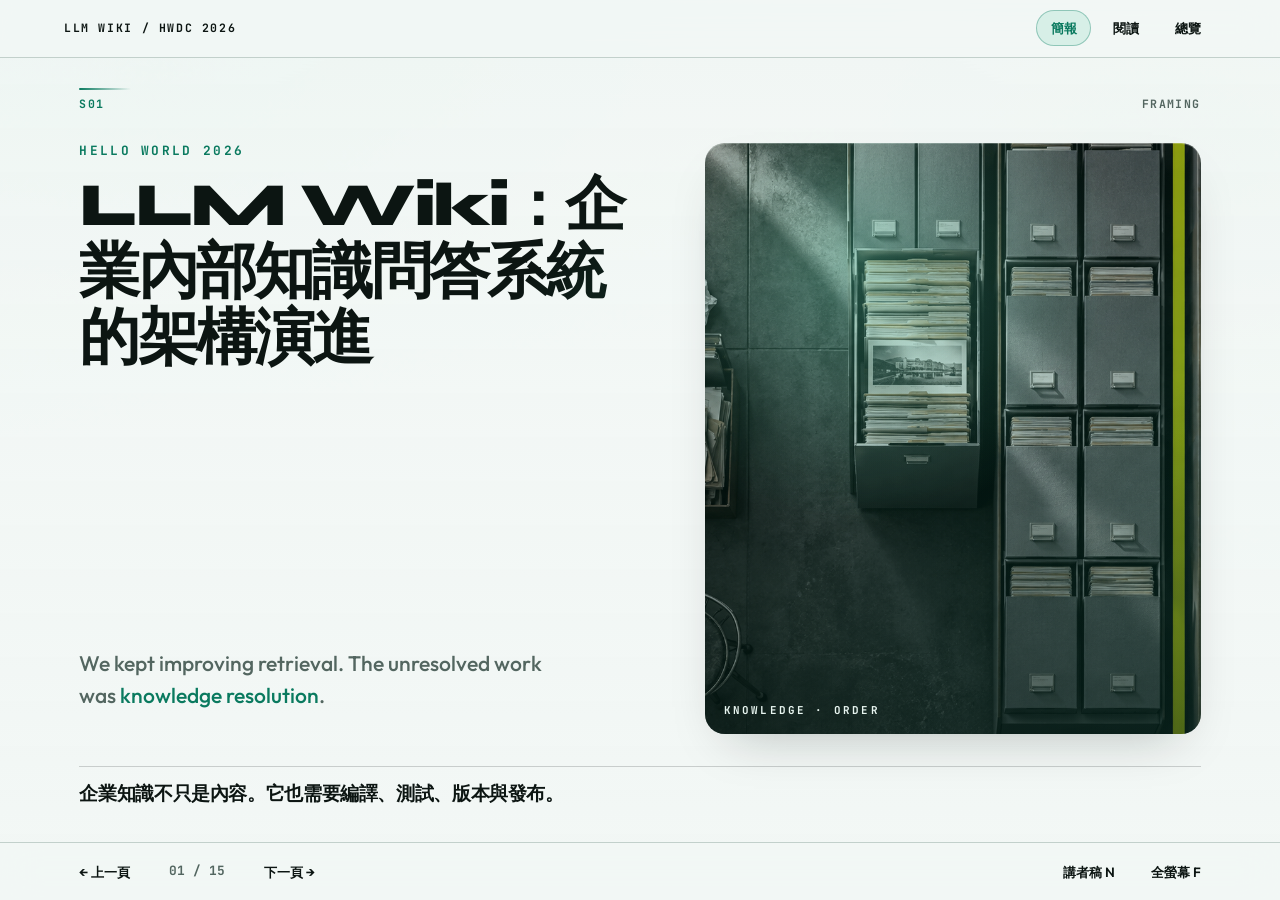
==== commit 16925b8b: "Polish deck aesthetics with taste-skill cold-luxury direction Replace cream/terracotta broadsheet st" ====
--- a/index.html
+++ b/index.html
@@ -4,12 +4,15 @@
   <meta charset="utf-8">
   <meta name="viewport" content="width=device-width, initial-scale=1">
   <meta name="description" content="Hello World 2026：LLM Wiki 從 Agentic RAG 到 Knowledge Compilation 的架構演進。">
-  <meta name="theme-color" content="#fbfaf7">
+  <meta name="theme-color" content="#0a7a5f">
   <title>LLM Wiki：企業內部知識問答系統的架構演進</title>
+  <link rel="preconnect" href="https://fonts.googleapis.com">
+  <link rel="preconnect" href="https://fonts.gstatic.com" crossorigin>
   <link rel="stylesheet" href="deck.css">
-  <noscript><style>.toolbar,.controls{display:none!important}.slide{display:block;min-height:auto;break-after:page}.slide-inner{min-height:auto}.reading-only{display:block;margin-top:2rem;padding-top:1rem;border-top:1px solid currentColor}</style></noscript>
+  <noscript><style>.toolbar,.controls,.atmosphere{display:none!important}.slide{display:block;min-height:auto;break-after:page}.slide-inner{min-height:auto}.reading-only{display:block;margin-top:2rem;padding-top:1rem;border-top:1px solid currentColor}</style></noscript>
 </head>
 <body class="presentation">
+  <div class="atmosphere" aria-hidden="true"></div>
   <header class="toolbar">
     <a href="#s01">LLM WIKI / HWDC 2026</a>
     <div class="search"><label for="q">搜尋</label><input id="q" type="search"><span id="searchState" class="small"></span></div>
@@ -18,67 +21,48 @@
 
   <main id="deck">
     <section class="slide active" id="s01" data-section="S01" data-title="LLM Wiki" tabindex="-1"><div class="slide-inner"><div class="meta"><span>S01</span><span>Framing</span></div><p class="kicker">Hello World 2026</p><h1>LLM Wiki：企業內部知識問答系統的架構演進</h1><p class="lede">We kept improving retrieval. The unresolved work was <span class="accent">knowledge resolution</span>.</p><div class="cover-art" aria-hidden="true"></div><p class="foot">企業知識不只是內容。它也需要編譯、測試、版本與發布。</p><aside class="reading-only"><h3>講者稿 · 0:30</h3><p>今天討論知識整合發生在 Query Time 還是 Update Time。DEMO-455 是合成 hard case；後段 Teams Agent VPN 例題來自既有 eval slice，但目前只有回歸契約，尚未執行 Knowledge Compilation。兩種證據層級要分開說。</p><p>來源：<a href="#a01">證據索引</a>。</p></aside></div></section>
-    <section class="slide" id="s02" data-section="S02" data-title="四個都正確的答案" tabindex="-1"><div class="slide-inner"><div class="meta"><span>S02</span><span>Hook</span></div><h2>一個 VPN 問題，四個都「正確」的答案</h2><p class="lede">使用者問：我是台南分公司的正式員工，換了公司管理的新筆電。登入 ExampleVPN 出現 DEMO-455，怎麼處理？</p><div class="grid2"><div class="doc"><h3>A Legacy Guide</h3><p>DEMO-455 優先檢查帳密與 OTP。</p></div><div class="doc"><h3>B Zero Trust Policy</h3><p>分公司正式員工 + managed device 改用 Entra ID + Conditional Access。</p></div><div class="doc"><h3>C Service Desk FAQ</h3><p>DEMO-455 常見原因是帳密錯誤，但 FAQ 沒有區分新舊架構。</p></div><div class="doc"><h3>D Incident Postmortem</h3><p>37/50 rollout cases 與 device compliance 未完成相關。</p></div></div><p class="foot">問題不是 retrieval missing，而是 applicability、scope、evidence strength。</p><p class="source-note">合成 DEMO-455 案例；Source D 為 37/50 關聯觀察。<a href="#a02">來源邊界</a>。</p><aside class="reading-only"><h3>講者稿 · 2:00</h3><p>固定問題包含台南分公司、正式員工與公司管理的新筆電。A/C 的帳密建議仍適用 Legacy VPN；B 將這個族群移到 Zero Trust。D 記錄 50 個 reviewed rollout cases 中 37 個與 device compliance 未完成相關，支持優先檢查，不足以證明每個 DEMO-455 都由此造成。</p><p>四份文件與日期都是合成資料。來源：<a href="#a02">A02 來源邊界</a>。</p></aside></div></section>
-    <section class="slide" id="s03" data-section="S03" data-title="先優化過 Retrieval" tabindex="-1"><div class="slide-inner"><div class="meta"><span>S03</span><span>Evidence bridge</span></div><h2>我們真的先優化過 Retrieval</h2><table><thead><tr><th>Metric</th><th>Hybrid RAG</th><th>Gemini File Search</th></tr></thead><tbody><tr><td>P50 latency</td><td>3.00s</td><td>5.71s</td></tr><tr><td>P95 latency</td><td>4.07s</td><td>7.15s</td></tr><tr><td>Avg cost / query</td><td>US$0.001059</td><td>US$0.001804</td></tr><tr><td>Reported answer proxy</td><td>25/25</td><td>25/25</td></tr></tbody></table><p class="foot">當 retrieval backend 已經比較過，下一層問題是：都找回來了，哪一份才適用？</p><p class="source-note">2026-08-07 歷史 A/B；30 題、19 份文件，品質是報告特定 proxy。<a href="#a04">條件</a>。</p><aside class="reading-only"><h3>講者稿 · 1:30</h3><p>本機保存的歷史 A/B 報告使用 30 題、19 份文件；表上的 answer proxy 是 25/25，另有 5/5 no-answer cases。兩套 backend 在該報告中的品質 proxy 相同，latency 與成本不同。這是小語料、報告特定 proxy 的比較，不是 Wiki 導入效益，也不能外推為普遍效能。</p><p>來源：<a href="evidence/retrieval-ab-bridge.md">retrieval A/B bridge</a>；<a href="#a04">附錄的條件與限制</a>。</p></aside></div></section>
-    <section class="slide" id="s04" data-section="S04" data-title="Retrieval 成功仍會錯" tabindex="-1"><div class="slide-inner"><div class="meta"><span>S04</span><span>Problem shift</span></div><h2>Retrieval 成功，為什麼 Answer 還會錯？</h2><table><thead><tr><th>Retrieval problem</th><th>Knowledge resolution problem</th></tr></thead><tbody><tr><td>找不到文件</td><td>找到四份，但適用範圍不同</td></tr><tr><td>排序錯</td><td>新文件只部分取代舊文件</td></tr><tr><td>query 改寫不足</td><td>FAQ 與 postmortem 同時正確但 scope 不同</td></tr><tr><td>chunk 太小</td><td>每個 claim 需要自己的 provenance</td></tr><tr><td>citation 存在</td><td>citation 沒有表達 evidence strength</td></tr></tbody></table><p class="foot">Reranker 可以改善左邊，但不會自動解決右邊。</p><aside class="reading-only"><h3>講者稿 · 2:00</h3><p>這是問題責任分類，不是評測統計。檢索可處理找不到、排序或 query 改寫；即使取回所有相關文件，仍要判斷政策適用範圍、部分取代和證據強度。Reranker 不會自動產生這些知識契約。</p><p>來源：<a href="evidence/knowledge-resolution-demo/claim-resolution.md">claim resolution</a>。</p></aside></div></section>
-    <section class="slide dark" id="s05" data-section="S05" data-title="Query Time 負擔" tabindex="-1"><div class="slide-inner"><div class="meta"><span>S05</span><span>Core diagram 1</span></div><h2>Query Time 還承擔了什麼？</h2><div class="flow" style="--n:4"><div><b>Raw Docs</b><span>human-oriented documents</span></div><div><b>Retrieval</b><span>find related chunks</span></div><div><b>LLM resolves</b><span>applicability / conflict / supersession / evidence strength</span></div><div><b>Answer</b><span>every query repeats the maze</span></div></div><p class="foot">模型每次都要重新解一次知識迷宮。</p><aside class="reading-only"><h3>講者稿 · 2:00</h3><p>此圖是一種架構風險模型：每次 query 的模型都得重做來源時效、適用條件、衝突與 37/50 這類證據強度判斷。這裡沒有量測每題成本，也沒有聲稱 Teams Agent 每輪都發生這種錯誤。</p></aside></div></section>
-    <section class="slide" id="s06" data-section="S06" data-title="搬到 Update Time" tabindex="-1"><div class="slide-inner"><div class="meta"><span>S06</span><span>Core diagram 2</span></div><h2>把 Knowledge Work 搬到 Update Time</h2><div class="flow" style="--n:5"><div><b>Raw Docs</b><span>source changes</span></div><div><b>Knowledge Compilation</b><span>resolve reusable interpretation</span></div><div><b>Review / Validation</b><span>tests, provenance, human review</span></div><div><b>Published Knowledge</b><span>versioned artifact</span></div><div><b>Retrieval / Agent</b><span>uses compiled contract</span></div></div><p class="foot">LLM Wiki = Knowledge Contract for Agents. Markdown 只是載體。</p><aside class="reading-only"><h3>講者稿 · 2:00</h3><p>Update Time 把可重用的來源解讀放進可檢查的 draft：來源、claim、適用條件、owner 與版本一起保存，再經驗證與 review。LLM 可以提出變更提案；它不是企業真相的核可者。圖是目標設計，不代表 DEMO-455 已完成自動編譯或發布。</p><p>來源：<a href="evidence/knowledge-resolution-demo/knowledge-release.md">release pattern</a>、<a href="evidence/knowledge-resolution-demo/llm-role.md">LLM role</a>。</p></aside></div></section>
-    <section class="slide" id="s07" data-section="S07" data-title="Hard Case" tabindex="-1"><div class="slide-inner"><div class="meta"><span>S07</span><span>Hard case</span></div><h2>Hard Case：partial supersession + evidence strength</h2><table><thead><tr><th>Source</th><th>有效範圍</th><th>不可誤解成</th></tr></thead><tbody><tr><td>A / C</td><td>Legacy VPN users</td><td>所有人都先重打密碼</td></tr><tr><td>B</td><td>Branch full-time + managed device</td><td>新版政策全量取代舊流程</td></tr><tr><td>D</td><td>37/50 rollout cases associated with compliance</td><td>DEMO-455 永遠由 compliance 造成</td></tr></tbody></table><p class="foot">「最新文件」不是「所有舊知識失效」。</p><p class="source-note">A/B/C/D 為合成文件；37/50 不代表因果。<a href="#a02">查看來源</a>。</p><aside class="reading-only"><h3>講者稿 · 2:00</h3><p>B 只取代分公司正式員工加受管理裝置的 first action；總公司與承包商仍可循 A/C 的 Legacy 路徑。D 的 37/50 是該 rollout 中 reviewed cases 的關聯觀察，不是因果或通用錯誤碼定義。</p><p>來源：<a href="#a02">合成來源摘錄</a>、<a href="evidence/knowledge-resolution-demo/claim-resolution.md">claim resolution</a>。</p></aside></div></section>
-    <section class="slide" id="s08" data-section="S08" data-title="LLM 角色" tabindex="-1"><div class="slide-inner"><div class="meta"><span>S08</span><span>LLM role</span></div><h2>LLM 是 Knowledge Change Proposal Engine</h2><div class="flow" style="--n:4"><div><b>Source change</b><span>new policy, FAQ, incident note</span></div><div><b>LLM proposes</b><span>impacted pages, conflict candidates, mutation plan, regression queries</span></div><div><b>Gates</b><span>deterministic checks + semantic validation + human review</span></div><div><b>Active knowledge</b><span>published only after approval</span></div></div><p class="foot">LLM proposes knowledge changes. It does not become the source of truth.</p><p class="source-note">提案角色設計，未執行自動編譯。<a href="evidence/knowledge-resolution-demo/llm-role.md">角色契約</a>。</p><aside class="reading-only"><h3>講者稿 · 2:00</h3><p>LLM 的輸入是新舊來源、現有 Wiki 頁、backlinks、查詢模式與治理規則；輸出只是 impact candidates、適用範圍變更、衝突、mutation plan 和 regression queries。結構檢查、語義驗證與人工 owner review 決定是否發布。這是角色契約，不是已執行的自動化結果。</p><p>來源：<a href="evidence/knowledge-resolution-demo/llm-role.md">LLM role contract</a>。</p></aside></div></section>
-    <section class="slide" id="s09" data-section="S09" data-title="Impact Discovery" tabindex="-1"><div class="slide-inner"><div class="meta"><span>S09</span><span>Mechanism</span></div><h2>Impact Discovery：哪些頁面會被牽動？</h2><div class="grid2"><div class="panel"><h3>Candidate pages</h3><p><code>remote-access-authentication</code><br><code>device-compliance</code><br><code>examplevpn-client</code><br><code>demo-455 query</code><br><code>faq/demo-455</code></p></div><div class="panel"><h3>Signals</h3><p>semantic match<br>backlinks<br>entity matching<br>source relationships<br>query logs</p></div></div><p class="foot">不是預先知道改三頁，而是先找出可能受影響的知識面。</p><p class="source-note">人工 worked candidate list，非自動召回率。<a href="evidence/knowledge-resolution-demo/mutation-plan.md">計畫</a>。</p><aside class="reading-only"><h3>講者稿 · 2:00</h3><p>這五頁是人工編寫的 worked impact candidates。Semantic match、反向連結、entity、source relationships 和 query logs 可提供線索，但目前沒有大規模自動影響範圍召回率。FAQ 不該刪掉，而應標示 Legacy scope。</p><p>來源：<a href="evidence/knowledge-resolution-demo/mutation-plan.md">mutation plan</a>。</p></aside></div></section>
-    <section class="slide" id="s10" data-section="S10" data-title="Claim-level Provenance" tabindex="-1"><div class="slide-inner"><div class="meta"><span>S10</span><span>Mechanism</span></div><h2>Claim-level Provenance + Evidence Strength</h2><table><thead><tr><th>Population</th><th>Access path</th><th>First action</th><th>Evidence wording</th></tr></thead><tbody><tr><td>Branch full-time + managed</td><td>Zero Trust</td><td>Check compliance / sync state</td><td>37/50 cases associated</td></tr><tr><td>HQ employee</td><td>Legacy VPN</td><td>Check credentials / OTP</td><td>Legacy guide + FAQ remain valid</td></tr><tr><td>Contractor</td><td>Legacy VPN</td><td>Check credentials / OTP</td><td>Policy does not migrate contractors</td></tr><tr><td>Unknown</td><td>Unknown</td><td>Ask clarification</td><td>Missing applicability fields</td></tr></tbody></table><p class="foot">整頁 citation 不夠，每個 claim 都需要來源、適用條件與證據強度。</p><p class="source-note">合成案例：政策條件與事件關聯強度分開表達。<a href="evidence/knowledge-resolution-demo/claim-resolution.md">主張對照</a>。</p><aside class="reading-only"><h3>講者稿 · 3:00</h3><p>先用 B 證明分公司正式員工與受管理裝置走 Zero Trust，再用 D 的 37/50 reviewed cases 關聯觀察支持先查 compliance。A/C 仍支持 Legacy 的帳密處理；未知身分或裝置狀態時先追問。引用需要掛在個別 claim 上，並保留觀察、政策與支援決策的不同強度。</p><p>來源：<a href="evidence/knowledge-resolution-demo/claim-resolution.md">claim-level resolution</a>。</p></aside></div></section>
-    <section class="slide" id="s11" data-section="S11" data-title="Knowledge Release" tabindex="-1"><div class="slide-inner"><div class="meta"><span>S11</span><span>Release</span></div><h2>Draft → Validate → Knowledge Release</h2><div class="flow" style="--n:6"><div><b>Impact Discovery</b><span>find affected pages</span></div><div><b>Mutation Plan</b><span>draft changeset</span></div><div><b>Structural Validation</b><span>links, metadata, source pages</span></div><div><b>Semantic Validation</b><span>scope, conflict, evidence strength</span></div><div><b>Regression Queries</b><span>known questions</span></div><div><b>Atomic Publish</b><span>ACTIVE N → N+1</span></div></div><p class="foot">企業知識要像軟體 artifact 一樣發布。失敗時 ACTIVE pointer 不動。</p><p class="source-note">Atomic publish 為設計模式；本案例未執行。<a href="evidence/knowledge-resolution-demo/knowledge-release.md">發布設計</a>。</p><aside class="reading-only"><h3>講者稿 · 2:30</h3><p>Source change 先形成 impact list 和 mutation plan，再把相關頁面放進同一 draft release。Structural、provenance、semantic、regression 與 human review 各自處理不同風險；任一失敗時 ACTIVE 保持 N。這是設計模式，本案例尚未完成 atomic publish。</p><p>來源：<a href="evidence/knowledge-resolution-demo/knowledge-release.md">release pattern</a>；<a href="#a03">已執行 lint fixture</a>。</p></aside></div></section>
-    <section class="slide dark" id="s12" data-section="S12" data-title="Teams Agent VPN Slice" tabindex="-1"><div class="slide-inner"><div class="meta"><span>S12</span><span>Regression bridge</span></div><h2>Teams Agent VPN cluster：可回歸的真實 slice</h2><table><thead><tr><th>Case</th><th>Pattern</th><th>Query</th></tr></thead><tbody><tr><td>R1</td><td>multi-source troubleshooting</td><td>FortiClient -455</td></tr><tr><td>R2</td><td>cross-document synthesis</td><td>VPN 密碼到期</td></tr><tr><td>R3</td><td>process / approval flow</td><td>VPN 國外短暫申請</td></tr><tr><td>R4</td><td>no-answer boundary</td><td>VPN Error -619</td></tr></tbody></table><p class="lede">這組不是新編的表演題，而是從 Teams Agent 既有 eval slice 選出來的 VPN / FortiClient cluster。</p><p class="foot">目前是 selected real-case slice + local run contract；本機匯出 sanitized corpus 後可升級成 executed run result。</p><p class="source-note">選題與回歸契約已保存；sanitized corpus 和執行結果尚未產生。<a href="#a04">四題內容</a>。</p><aside class="reading-only"><h3>講者稿 · 2:00</h3><p>R1 到 R4 是從 Teams Agent 既有 VPN / FortiClient eval 資料選出的回歸案例，分別覆蓋跨來源錯誤排查、密碼到期跨文件合成、國外連線流程，以及未知 -619 的 no-answer 邊界。公開 repo 沒有 gitignored 原始文件；目前是 source selection、target 與 runbook，沒有 sanitized corpus 或 regression-results.json。不可講成四題已通過。</p><p>來源：<a href="evidence/teams-agent-vpn-compilation/README.md">evidence package</a>、<a href="evidence/teams-agent-vpn-compilation/regression-cases.json">回歸契約</a>、<a href="#a04">案例摘要</a>。</p></aside></div></section>
-    <section class="slide" id="s13" data-section="S13" data-title="Structural vs Semantic" tabindex="-1"><div class="slide-inner"><div class="meta"><span>S13</span><span>Validation</span></div><h2>Structural Valid ≠ Semantic Correct</h2><div class="grid2"><div class="panel"><h3>Structural lint catches</h3><p>broken links<br>missing source pages<br>malformed metadata<br>required fields</p></div><div class="panel warn"><h3>Still needs semantic validation</h3><p>outdated claim<br>wrong applicability<br>partial supersession<br>unsupported inference</p></div></div><p class="foot">結構檢查必要，但無法單獨保證知識仍符合最新來源。</p><p class="source-note">v2 合成 fixture 的工具執行紀錄。<a href="#a03">原始 lint 輸出</a>。</p><aside class="reading-only"><h3>講者稿 · 1:30</h3><p>v2 保存了四份教學快照與既有工具實際執行紀錄。刻意加入新版來源但保留舊問答的 stale-v2，lint exit 0；故意缺來源摘要的 missing-summary-v2，lint exit 1，報三個斷鏈與一個缺摘要。它只證明結構 lint 不能單獨判語義時效，不代表 production 錯誤率。</p><p>來源：<a href="evidence/wiki-update-demo/records/runs.json">runs.json</a>、<a href="#a03">原始輸出摘錄</a>。</p></aside></div></section>
-    <section class="slide" id="s14" data-section="S14" data-title="Knowledge Layer" tabindex="-1"><div class="slide-inner"><div class="meta"><span>S14</span><span>Boundary</span></div><h2>Knowledge Layer 接到 Teams Agent / WeKnora</h2><div class="grid2"><div class="panel"><h3>Teams Agent</h3><p>Knowledge tells the Agent what is true.<br>Business workflow tells the Agent what to do.</p><p class="small">Intent / Issue → FAQ / Knowledge / Ticket → Clarification → Citation → Feedback</p></div><div class="panel"><h3>WeKnora</h3><p>Open-source ecosystem 也正在從 RAG 擴展到 Wiki、Revision、RBAC、Audit、Knowledge Management。</p></div></div><p class="foot">不要重造所有 RAG。要分清楚 knowledge infrastructure 與 business workflow。</p><p class="source-note">外部 WeKnora 功能參照；未做平台驗收。<a href="#a05">整合邊界</a>。</p><aside class="reading-only"><h3>講者稿 · 2:00</h3><p>Teams Agent 本機 README 描述 Teams adapter、Agent Service、FAQ/Hybrid RAG、追問與工單確認。若接入已發布的 Wiki，仍需測 ACL、版本綁定、來源引用與回滾。WeKnora 官方文件提供 Wiki、revision、RBAC、audit 的外部參照；沒有在此案例做平台比較。少量單一權威 FAQ 未必需要獨立編譯層。</p><p>來源：<a href="#a05">整合邊界</a>、<a href="https://github.com/Tencent/WeKnora/blob/main/README.md" target="_blank" rel="noopener">WeKnora 官方 README</a>（2026-09-27 查閱）。</p></aside></div></section>
-    <section class="slide dark" id="s15" data-section="S15" data-title="Takeaways" tabindex="-1"><div class="slide-inner"><div class="meta"><span>S15</span><span>Close</span></div><h2>三句帶走</h2><ol class="big"><li>Not every RAG failure is a retrieval failure.</li><li>LLM Wiki moves knowledge integration from query time to update time.</li><li>Treat enterprise knowledge like a releaseable software artifact.</li></ol><p class="foot">企業知識，不只是內容。它也需要編譯、測試、版本與發布。</p><aside class="reading-only"><h3>講者稿 · 1:00</h3><p>第一，找回來源後仍可能判錯適用範圍。第二，將會重複使用的來源整合前移到可審查的更新流程。第三，像軟體一樣保存版本、測試與回滾。DEMO-455 是合成推演；Teams Agent VPN 是待執行的回歸契約；lint fixture 是實際工具紀錄。這些都還不能證明 Wiki 提高了回答準確率。</p></aside></div></section>
-    <section class="slide" id="a01" data-section="A01" data-title="Evidence Registry" tabindex="-1"><div class="slide-inner"><span id="source-index"></span><div class="meta"><span>A01</span><span>Appendix · Source Index</span></div><h2>Evidence registry</h2>
-      <table><thead><tr><th>資料</th><th>用途與證據邊界</th><th>原檔</th></tr></thead><tbody>
-        <tr><td>KR · 合成推演</td><td>DEMO-455、四份來源、claim resolution 與 LLM 角色；沒有模型執行結果。</td><td><a href="evidence/knowledge-resolution-demo/README.md">總覽</a> · <a href="evidence/knowledge-resolution-demo/claim-resolution.md">主張</a> · <a href="evidence/knowledge-resolution-demo/llm-role.md">LLM role</a></td></tr>
-        <tr><td>AB · 歷史 A/B</td><td>30 題、19 份文件的 retrieval backend 比較；不是 Wiki 效益實驗。</td><td><a href="evidence/retrieval-ab-bridge.md">報告摘要與限制</a></td></tr>
-        <tr><td>TA-VPN · 回歸契約</td><td>Teams Agent 既有 eval slice 的四題選題、目標與 runbook；沒有本次 compilation 結果。</td><td><a href="evidence/teams-agent-vpn-compilation/README.md">證據包</a> · <a href="evidence/teams-agent-vpn-compilation/regression-cases.json">四題契約</a> · <a href="evidence/teams-agent-vpn-compilation/runbook.md">runbook</a></td></tr>
-        <tr><td>WD · 已執行 fixture</td><td>合成 v1/v2 快照的 lint、graph 與 diff；不代表 production release。</td><td><a href="evidence/wiki-update-demo/README.md">說明</a> · <a href="evidence/wiki-update-demo/records/runs.json">執行紀錄</a></td></tr>
-        <tr><td>外部參照</td><td>WeKnora 官方功能文件；未做本案例的平台比較。</td><td><a href="https://github.com/Tencent/WeKnora/blob/main/README.md" target="_blank" rel="noopener">官方 README</a></td></tr>
-      </tbody></table><p class="source-note">A02–A05 保留可離線閱讀的關鍵摘錄；完整證據在相鄰 evidence/ 目錄。</p></div></section>
-
-    <section class="slide" id="a02" data-section="A02" data-title="合成來源與適用範圍" tabindex="-1"><div class="slide-inner"><div class="meta"><span>A02</span><span>Appendix · Synthetic Sources</span></div><h2>合成來源與適用範圍</h2>
-      <table><thead><tr><th>來源</th><th>可支持的主張</th><th>不可外推之處</th></tr></thead><tbody>
-        <tr><td><a href="evidence/knowledge-resolution-demo/sources/source-a-legacy-vpn.md">A · Legacy Guide v4.0</a></td><td>Legacy VPN 的帳密、OTP 與 DEMO-455 認證排查。</td><td>不覆蓋已遷移族群的 first action。</td></tr>
-        <tr><td><a href="evidence/knowledge-resolution-demo/sources/source-b-zero-trust-policy.md">B · Policy v4.1</a></td><td>分公司正式員工加受管理裝置改走 Zero Trust；總公司與承包商仍走 Legacy。</td><td>只部分取代 A，不能視為全體遷移。</td></tr>
-        <tr><td><a href="evidence/knowledge-resolution-demo/sources/source-c-service-desk-faq.md">C · Service Desk FAQ</a></td><td>遷移前的 DEMO-455 帳密排查。</td><td>未區分新舊接入路徑。</td></tr>
-        <tr><td><a href="evidence/knowledge-resolution-demo/sources/source-d-incident-postmortem.md">D · Postmortem</a></td><td>首週 50 個 reviewed rollout cases 中，37 個發生在裝置合規狀態未完成的裝置上；支持先查登錄與同步。</td><td>關聯觀察，不證明唯一或通用原因；未涵蓋 HQ、承包商及未知路徑。</td></tr>
-      </tbody></table><p class="foot">先判適用條件，再用有界的證據支持 first action。</p><p class="source-note">日期、公司、產品與事件均為合成教學資料。</p></div></section>
-
-    <section class="slide" id="a03" data-section="A03" data-title="已執行 lint 與語義邊界" tabindex="-1"><div class="slide-inner"><div class="meta"><span>A03</span><span>Appendix · Executed Fixture</span></div><h2>已執行 lint 與語義邊界</h2>
-      <table><thead><tr><th>快照</th><th>lint exit</th><th>可觀察結果</th></tr></thead><tbody>
-        <tr><td>baseline-v1</td><td>0</td><td>只有 v1 來源與知識頁。</td></tr>
-        <tr><td>stale-v2</td><td>0</td><td>v2 來源已加入，下游問答仍沿用舊答案。</td></tr>
-        <tr><td>missing-summary-v2</td><td>1</td><td>3 個斷鏈、1 個缺來源摘要。</td></tr>
-        <tr><td>revised-v2</td><td>0</td><td>三份頁面已修訂；內容仍待人工 review。</td></tr>
-      </tbody></table>
-      <pre class="small">wiki-lint: 4 issue(s)
+
+    <section class="slide visual-slide" id="s02" data-section="S02" data-title="找對文件仍可能答錯" tabindex="-1"><div class="slide-inner"><div class="meta"><span>S02</span><span>Hook · source collision</span></div><h2>Retrieval 找對了四份文件，答案還是可能錯</h2><p class="lede query-bubble">我是台南分公司的正式員工，換了公司管理的新筆電。登入 ExampleVPN 出現 <b>DEMO-455</b>，怎麼處理？</p><div class="source-collision"><div class="source-card"><span class="source-letter">A</span><h3>Legacy Guide</h3><p>先檢查帳密與 OTP</p><span class="scope-chip">Legacy</span></div><div class="source-card"><span class="source-letter">B</span><h3>Zero Trust Policy</h3><p>Branch + full-time + managed → Entra ID</p><span class="scope-chip hot">Scoped migration</span></div><div class="source-card"><span class="source-letter">C</span><h3>Service Desk FAQ</h3><p>DEMO-455 常見是帳密錯誤</p><span class="scope-chip">No scope</span></div><div class="source-card"><span class="source-letter">D</span><h3>Incident Postmortem</h3><p><strong>37 / 50</strong> rollout cases 與 compliance 未完成相關</p><span class="scope-chip hot">Association</span></div><div class="collision-core"><span>?</span><b>Which claim applies?</b></div></div><div class="split-answer"><div><span>Legacy path</span><b>Credentials / OTP</b></div><i>≠</i><div class="hot"><span>Branch managed path</span><b>Compliance / Sync</b></div></div><p class="foot">問題不是 retrieval missing，而是 applicability、scope、evidence strength。</p><p class="source-note">合成 DEMO-455 案例；Source D 為 37/50 關聯觀察。<a href="#a02">來源邊界</a>。</p><aside class="reading-only"><h3>講者稿 · 2:00</h3><p>這一頁的重點不是四個答案都對，而是四份來源本身都可能正確，但對固定 user context 的適用性不同。A/C 的帳密建議仍適用 Legacy VPN；B 將分公司正式員工加公司管理裝置這個族群移到 Zero Trust。D 的 37/50 只支持優先檢查，不足以改寫所有 DEMO-455。</p><p>來源：<a href="#a02">A02 來源邊界</a>。</p></aside></div></section>
+
+    <section class="slide visual-slide" id="s03" data-section="S03" data-title="先優化過 Retrieval" tabindex="-1"><div class="slide-inner"><div class="meta"><span>S03</span><span>Evidence bridge · benchmark</span></div><h2>我們真的先優化過 Retrieval</h2><div class="benchmark-stage"><div class="benchmark-col"><span class="bench-label">Hybrid RAG</span><div class="metric-big">3.00<span>s</span></div><small>P50 latency</small><div class="metric-row"><b>4.07s</b><span>P95</span></div><div class="metric-row"><b>$0.001059</b><span>/ query</span></div></div><div class="benchmark-center"><span>QUALITY PROXY</span><strong>25 / 25</strong><i>=</i><strong>25 / 25</strong><small>source-hit answer proxy</small></div><div class="benchmark-col alt"><span class="bench-label">Gemini File Search</span><div class="metric-big">5.71<span>s</span></div><small>P50 latency</small><div class="metric-row"><b>7.15s</b><span>P95</span></div><div class="metric-row"><b>$0.001804</b><span>/ query</span></div></div></div><p class="foot">Retrieval 已經比較過。下一層問題是：都找回來了，哪一份才適用？</p><p class="source-note">2026-08-07 歷史 A/B；30 題、19 份文件，品質是 source-hit proxy。<a href="#a04">條件</a>。</p><aside class="reading-only"><h3>講者稿 · 1:30</h3><p>這裡先排除一個常見質疑：是不是 Retrieval 沒做好？本機保存的歷史 A/B 報告使用 30 題、19 份文件；表上的 source-hit answer proxy 是 25/25，另有 5/5 no-answer cases。這是小語料、報告特定 proxy 的比較，不是 Wiki 導入效益，也不是人工逐字判斷回答品質。</p><p>來源：<a href="evidence/retrieval-ab-bridge.md">retrieval A/B bridge</a>；<a href="#a04">附錄的條件與限制</a>。</p></aside></div></section>
+
+    <section class="slide visual-slide" id="s04" data-section="S04" data-title="Retrieval 成功仍會錯" tabindex="-1"><div class="slide-inner"><div class="meta"><span>S04</span><span>Problem shift · from funnel to knot</span></div><h2>Retrieval 成功，為什麼 Answer 還會錯？</h2><div class="problem-shift"><div class="retrieval-funnel"><span class="eyebrow">RETRIEVAL</span><div>Query rewrite</div><div>Chunking</div><div>Ranking</div><div class="result">Relevant sources ✓</div></div><div class="shift-arrow">→</div><div class="knowledge-knot"><span class="eyebrow">KNOWLEDGE RESOLUTION</span><div class="knot-lines" aria-hidden="true"><i></i><i></i><i></i><i></i></div><ul><li>哪個 scope 適用？</li><li>新文件只取代哪一部分？</li><li>FAQ 與 incident evidence 怎麼共存？</li><li>哪個 claim 可以講多強？</li></ul></div></div><p class="foot"><span class="accent">Reranker</span> 可以改善左邊，但不會自動解開右邊的知識結。</p><aside class="reading-only"><h3>講者稿 · 2:00</h3><p>這是問題責任分類，不是評測統計。檢索可處理找不到、排序或 query 改寫；即使取回所有相關文件，仍要判斷政策適用範圍、部分取代和證據強度。Reranker 不會自動產生這些知識契約。</p><p>來源：<a href="evidence/knowledge-resolution-demo/claim-resolution.md">claim resolution</a>。</p></aside></div></section>
+
+    <section class="slide dark visual-slide" id="s05" data-section="S05" data-title="Query Time 負擔" tabindex="-1"><div class="slide-inner"><div class="meta"><span>S05</span><span>Core diagram 1 · query-time maze</span></div><h2>Query Time 還承擔了什麼？</h2><div class="query-maze"><div class="query-stack"><span>Q1</span><span>Q2</span><span>Q3</span><span>Q4</span></div><div class="maze-arrow">→</div><div class="maze-gates"><div><b>01</b><span>Applicability</span></div><div><b>02</b><span>Conflict</span></div><div><b>03</b><span>Supersession</span></div><div><b>04</b><span>Evidence strength</span></div></div><div class="maze-arrow">→</div><div class="answer-orb"><span>LLM</span><b>Answer</b></div></div><div class="repeat-strip"><span>EVERY</span><span>SINGLE</span><span>QUERY</span></div><p class="foot">模型每次都要重新解一次知識迷宮。</p><aside class="reading-only"><h3>講者稿 · 2:00</h3><p>此圖是一種架構風險模型：每次 query 的模型都得重做來源時效、適用條件、衝突與 37/50 這類證據強度判斷。這裡沒有量測每題成本，也沒有聲稱 Teams Agent 每輪都發生這種錯誤。</p></aside></div></section>
+
+    <section class="slide visual-slide" id="s06" data-section="S06" data-title="搬到 Update Time" tabindex="-1"><div class="slide-inner"><div class="meta"><span>S06</span><span>Core diagram 2 · compile once</span></div><h2>把 Knowledge Work 搬到 Update Time</h2><div class="compile-stage"><div class="source-change"><span>Source<br>change</span></div><div class="compile-arrow">→</div><div class="compiler-box"><span class="eyebrow">KNOWLEDGE COMPILATION</span><div class="compiler-grid"><i>Scope</i><i>Conflict</i><i>Supersession</i><i>Evidence</i></div><strong>COMPILE ONCE</strong></div><div class="compile-arrow">→</div><div class="knowledge-release"><small>PUBLISHED</small><b>Knowledge<br>v42</b></div><div class="fanout"><span>Q1</span><span>Q2</span><span>Q3</span></div></div><p class="foot">LLM Wiki = Knowledge Contract for Agents. <span class="accent">Markdown 只是載體。</span></p><aside class="reading-only"><h3>講者稿 · 2:00</h3><p>Update Time 把可重用的來源解讀放進可檢查的 draft：來源、claim、適用條件、owner 與版本一起保存，再經驗證與 review。LLM 可以提出變更提案；它不是企業真相的核可者。圖是目標設計，不代表 DEMO-455 已完成自動編譯或發布。</p><p>來源：<a href="evidence/knowledge-resolution-demo/knowledge-release.md">release pattern</a>、<a href="evidence/knowledge-resolution-demo/llm-role.md">LLM role</a>。</p></aside></div></section>
+
+    <section class="slide visual-slide" id="s07" data-section="S07" data-title="Hard Case" tabindex="-1"><div class="slide-inner"><div class="meta"><span>S07</span><span>Hard case · partial supersession</span></div><h2>Hard Case：partial supersession + evidence strength</h2><div class="scope-map"><div class="policy-band"><span>B · Zero Trust Policy</span><b>only this slice migrates</b></div><div class="scope-lane"><span>HQ employee</span><div class="lane legacy">A / C · Legacy VPN → credentials / OTP</div></div><div class="scope-lane highlighted"><span>Branch full-time + managed</span><div class="lane migrated">B → Zero Trust → compliance / sync</div><div class="evidence-pin">D · 37/50 associated</div></div><div class="scope-lane"><span>Contractor</span><div class="lane legacy">A / C · Legacy VPN → credentials / OTP</div></div></div><p class="foot">「最新文件」不是「所有舊知識失效」。</p><p class="source-note">A/B/C/D 為合成文件；37/50 不代表因果。<a href="#a02">查看來源</a>。</p><aside class="reading-only"><h3>講者稿 · 2:00</h3><p>B 只取代分公司正式員工加受管理裝置的 first action；總公司與承包商仍可循 A/C 的 Legacy 路徑。D 的 37/50 是該 rollout 中 reviewed cases 的關聯觀察，不是因果或通用錯誤碼定義。</p><p>來源：<a href="#a02">合成來源摘錄</a>、<a href="evidence/knowledge-resolution-demo/claim-resolution.md">claim resolution</a>。</p></aside></div></section>
+
+    <section class="slide visual-slide" id="s08" data-section="S08" data-title="LLM 角色" tabindex="-1"><div class="slide-inner"><div class="meta"><span>S08</span><span>LLM role · proposal engine</span></div><h2>LLM 是 Knowledge Change Proposal Engine</h2><div class="proposal-engine"><div class="incoming-docs"><span>Policy</span><span>FAQ</span><span>Incident</span></div><div class="engine-core"><small>LLM</small><b>PROPOSES</b><em>not approves</em></div><div class="proposal-cards"><div>Impact pages</div><div>Conflict candidates</div><div>Mutation plan</div><div>Regression queries</div></div><div class="gate-line"><span>deterministic checks</span><span>semantic validation</span><span>human review</span></div><div class="active-badge">ACTIVE KNOWLEDGE</div></div><p class="foot">LLM proposes knowledge changes. <span class="accent">It does not become the source of truth.</span></p><p class="source-note">提案角色設計，未執行自動編譯。<a href="evidence/knowledge-resolution-demo/llm-role.md">角色契約</a>。</p><aside class="reading-only"><h3>講者稿 · 2:00</h3><p>LLM 的輸入是新舊來源、現有 Wiki 頁、backlinks、查詢模式與治理規則；輸出只是 impact candidates、適用範圍變更、衝突、mutation plan 和 regression queries。結構檢查、語義驗證與人工 owner review 決定是否發布。這是角色契約，不是已執行的自動化結果。</p><p>來源：<a href="evidence/knowledge-resolution-demo/llm-role.md">LLM role contract</a>。</p></aside></div></section>
+
+    <section class="slide visual-slide" id="s09" data-section="S09" data-title="Impact Discovery" tabindex="-1"><div class="slide-inner"><div class="meta"><span>S09</span><span>Mechanism · impact graph</span></div><h2>Impact Discovery：哪些頁面會被牽動？</h2><div class="impact-graph"><div class="graph-center"><span>NEW POLICY</span><b>Zero Trust Migration</b></div><div class="graph-node n1">remote-access-authentication</div><div class="graph-node n2">device-compliance</div><div class="graph-node n3">examplevpn-client</div><div class="graph-node n4">demo-455 query</div><div class="graph-node n5">faq/demo-455</div><svg viewBox="0 0 1000 420" aria-hidden="true"><path d="M500 210 C400 130 300 90 170 70"/><path d="M500 210 C430 145 405 110 360 70"/><path d="M500 210 C570 145 620 110 680 70"/><path d="M500 210 C430 285 350 330 260 350"/><path d="M500 210 C585 285 690 330 800 350"/></svg></div><div class="signal-row"><span>semantic match</span><span>backlinks</span><span>entity</span><span>relationships</span><span>query logs</span></div><p class="foot">新 policy 進來後，第一步不是改答案，而是找出哪些知識頁可能被牽動。</p><p class="source-note">人工 worked candidate list，非自動召回率。<a href="evidence/knowledge-resolution-demo/mutation-plan.md">計畫</a>。</p><aside class="reading-only"><h3>講者稿 · 2:00</h3><p>這五頁是人工編寫的 worked impact candidates。Semantic match、反向連結、entity、source relationships 和 query logs 可提供線索，但目前沒有大規模自動影響範圍召回率。FAQ 不該刪掉，而應標示 Legacy scope。</p><p>來源：<a href="evidence/knowledge-resolution-demo/mutation-plan.md">mutation plan</a>。</p></aside></div></section>
+
+    <section class="slide visual-slide" id="s10" data-section="S10" data-title="Claim-level Provenance" tabindex="-1"><div class="slide-inner"><div class="meta"><span>S10</span><span>Mechanism · claim cards</span></div><h2>Claim-level Provenance + Evidence Strength</h2><div class="persona-cards"><div class="persona hot"><span class="persona-icon">B</span><h3>Branch + managed</h3><p>Zero Trust</p><b>Check compliance / sync</b><small>Source B + D · 37/50 associated</small></div><div class="persona"><span class="persona-icon">H</span><h3>HQ employee</h3><p>Legacy VPN</p><b>Check credentials / OTP</b><small>Source A + C remain valid</small></div><div class="persona"><span class="persona-icon">C</span><h3>Contractor</h3><p>Legacy VPN</p><b>Check credentials / OTP</b><small>Policy B does not migrate contractors</small></div><div class="persona unknown"><span class="persona-icon">?</span><h3>Unknown context</h3><p>Unknown path</p><b>Ask clarification</b><small>Missing applicability fields</small></div></div><div class="claim-rule"><span>CLAIM</span><i>+</i><span>SOURCE</span><i>+</i><span>APPLICABILITY</span><i>+</i><span>EVIDENCE STRENGTH</span></div><p class="foot">整頁 citation 不夠，每個 claim 都需要自己的證據邊界。</p><p class="source-note">合成案例：政策條件與事件關聯強度分開表達。<a href="evidence/knowledge-resolution-demo/claim-resolution.md">主張對照</a>。</p><aside class="reading-only"><h3>講者稿 · 3:00</h3><p>先用 B 證明分公司正式員工與受管理裝置走 Zero Trust，再用 D 的 37/50 reviewed cases 關聯觀察支持先查 compliance。A/C 仍支持 Legacy 的帳密處理；未知身分或裝置狀態時先追問。引用需要掛在個別 claim 上，並保留觀察、政策與支援決策的不同強度。</p><p>來源：<a href="evidence/knowledge-resolution-demo/claim-resolution.md">claim-level resolution</a>。</p></aside></div></section>
+
+    <section class="slide visual-slide" id="s11" data-section="S11" data-title="Knowledge Release" tabindex="-1"><div class="slide-inner"><div class="meta"><span>S11</span><span>Release · CI/CD for knowledge</span></div><h2>Draft → Validate → Knowledge Release</h2><div class="release-pipeline"><div class="pipe-step"><span>01</span><b>Impact</b><small>affected pages</small></div><div class="pipe-step"><span>02</span><b>Mutation</b><small>draft changeset</small></div><div class="pipe-step"><span>03</span><b>Structural</b><small>links · metadata</small></div><div class="pipe-step"><span>04</span><b>Semantic</b><small>scope · conflict</small></div><div class="pipe-step"><span>05</span><b>Regression</b><small>known questions</small></div><div class="pipe-step"><span>06</span><b>Review</b><small>owner approval</small></div><div class="pipe-step release"><span>07</span><b>ACTIVE N+1</b><small>atomic publish</small></div></div><div class="rollback-line"><span>✕ any gate fails</span><b>ACTIVE stays at N</b></div><p class="foot">企業知識要像軟體 artifact 一樣發布。</p><p class="source-note">Atomic publish 為設計模式；本案例未執行。<a href="evidence/knowledge-resolution-demo/knowledge-release.md">發布設計</a>。</p><aside class="reading-only"><h3>講者稿 · 2:30</h3><p>Source change 先形成 impact list 和 mutation plan，再把相關頁面放進同一 draft release。Structural、provenance、semantic、regression 與 human review 各自處理不同風險；任一失敗時 ACTIVE 保持 N。這是設計模式，本案例尚未完成 atomic publish。</p><p>來源：<a href="evidence/knowledge-resolution-demo/knowledge-release.md">release pattern</a>；<a href="#a03">已執行 lint fixture</a>。</p></aside></div></section>
+
+    <section class="slide visual-slide" id="s12" data-section="S12" data-title="Structural vs Semantic" tabindex="-1"><div class="slide-inner"><div class="meta"><span>S12</span><span>Validation gap · green build, stale truth</span></div><h2>Structural Valid ≠ Semantic Correct</h2><div class="validation-stage"><div class="validation-card pass"><span class="status">✓</span><small>STRUCTURAL LINT</small><b>PASS</b><p>links · metadata · source pages</p><code>exit 0</code></div><div class="not-equal">≠</div><div class="validation-card fail"><span class="status">!</span><small>SEMANTIC TRUTH</small><b>STALE</b><p>wrong applicability · outdated claim</p><code>still wrong</code></div></div><div class="terminal-strip"><span>$ wiki-lint stale-v2</span><b>0 issues</b><em># but the answer can still be semantically outdated</em></div><p class="foot">綠燈 build，不代表知識仍然正確。</p><p class="source-note">v2 合成 fixture 的工具執行紀錄。<a href="#a03">原始 lint 輸出</a>。</p><aside class="reading-only"><h3>講者稿 · 1:30</h3><p>v2 保存了四份教學快照與既有工具實際執行紀錄。刻意加入新版來源但保留舊問答的 stale-v2，lint exit 0；故意缺來源摘要的 missing-summary-v2，lint exit 1，報三個斷鏈與一個缺摘要。這一頁是下一頁真實 regression slice 的鋪墊：我們不能只問格式有沒有過，而要問答案邊界是否仍正確。</p><p>來源：<a href="evidence/wiki-update-demo/records/runs.json">runs.json</a>、<a href="#a03">原始輸出摘錄</a>。</p></aside></div></section>
+
+    <section class="slide dark visual-slide" id="s13" data-section="S13" data-title="Teams Agent VPN Slice" tabindex="-1"><div class="slide-inner"><div class="meta"><span>S13</span><span>Regression climax · real eval slice</span></div><h2>Teams Agent VPN cluster：可回歸的真實 slice</h2><div class="test-suite"><div class="test-card"><span>R1</span><small>MULTI-SOURCE</small><b>FortiClient -455</b><p>跨來源錯誤排查</p></div><div class="test-card"><span>R2</span><small>CROSS-DOC</small><b>VPN 密碼到期</b><p>症狀與動作跨文件</p></div><div class="test-card"><span>R3</span><small>PROCESS</small><b>VPN 國外短暫申請</b><p>流程 · 核准 · 升級責任</p></div><div class="test-card boundary"><span>R4</span><small>NO-ANSWER</small><b>VPN Error -619</b><p>不知道就不要腦補</p></div></div><div class="pending-banner"><span>PENDING EXECUTION</span><b>selected real-case slice + local run contract</b></div><p class="foot">下一步不是再講理論，而是把這四題變成 release gate。</p><p class="source-note">選題與回歸契約已保存；sanitized corpus 和執行結果尚未產生。<a href="#a04">四題內容</a>。</p><aside class="reading-only"><h3>講者稿 · 2:00</h3><p>這是後段的技術高潮。R1 到 R4 是從 Teams Agent 既有 VPN / FortiClient eval 資料選出的回歸案例，分別覆蓋跨來源錯誤排查、密碼到期跨文件合成、國外連線流程，以及未知 -619 的 no-answer 邊界。公開 repo 沒有 gitignored 原始文件；目前是 source selection、target 與 runbook，沒有 sanitized corpus 或 regression-results.json。不可講成四題已通過。</p><p>來源：<a href="evidence/teams-agent-vpn-compilation/README.md">evidence package</a>、<a href="evidence/teams-agent-vpn-compilation/regression-cases.json">回歸契約</a>、<a href="#a04">案例摘要</a>。</p></aside></div></section>
+
+    <section class="slide visual-slide" id="s14" data-section="S14" data-title="Decision Boundary" tabindex="-1"><div class="slide-inner"><div class="meta"><span>S14</span><span>Decision boundary · complexity meter</span></div><h2>什麼時候普通 RAG 夠，什麼時候需要 LLM Wiki？</h2><div class="complexity-meter"><div class="meter-track"><span class="marker m1">FAQ</span><span class="marker m2">Multi-source</span><span class="marker m3">Versions</span><span class="marker m4">Partial supersession</span><span class="marker m5">Governance</span></div><div class="meter-zones"><div class="rag-zone"><b>Ordinary RAG</b><span>單一權威來源 · 更新慢 · scope 單純</span></div><div class="wiki-zone"><b>Knowledge Compilation</b><span>多版本 · ACL · provenance · regression · rollback</span></div></div></div><div class="boundary-callout"><span>不要重造所有 RAG</span><b>只在 knowledge lifecycle 變複雜時，加上 compilation layer。</b></div><p class="foot">複雜度不是消失，而是被搬到更可治理的位置。</p><p class="source-note">WeKnora 等外部知識基礎設施也出現 Wiki、revision、RBAC、audit 等 lifecycle 能力；此處僅作趨勢佐證。<a href="#a05">整合邊界</a>。</p><aside class="reading-only"><h3>講者稿 · 2:00</h3><p>這頁回答何時不該做。少量 FAQ、單一權威文件、低更新頻率時，普通 RAG 更簡單。只有當來源變多、版本會部分取代、ACL 與 provenance 變重要、更新需要 release / rollback 時，Knowledge Compilation 才開始划算。Teams Agent 本機文件描述 workflow 與知識問答邊界；外部 WeKnora 只作為 ecosystem 趨勢，不是本案例驗收。</p><p>來源：<a href="#a05">整合邊界</a>。</p></aside></div></section>
+
+    <section class="slide dark visual-slide" id="s15" data-section="S15" data-title="Takeaways" tabindex="-1"><div class="slide-inner"><div class="meta"><span>S15</span><span>Close · retrieve → compile → release</span></div><h2>三句帶走</h2><div class="takeaway-stage"><div><span>01</span><b>RETRIEVE</b><p>Not every RAG failure is a retrieval failure.</p></div><i>→</i><div><span>02</span><b>COMPILE</b><p>Move reusable knowledge integration to update time.</p></div><i>→</i><div><span>03</span><b>RELEASE</b><p>Treat enterprise knowledge like a releaseable software artifact.</p></div></div><p class="foot">企業知識，不只是內容。它也需要編譯、測試、版本與發布。</p><aside class="reading-only"><h3>講者稿 · 1:00</h3><p>第一，找回來源後仍可能判錯適用範圍。第二，將會重複使用的來源整合前移到可審查的更新流程。第三，像軟體一樣保存版本、測試與回滾。DEMO-455 是合成推演；Teams Agent VPN 是待執行的回歸契約；lint fixture 是實際工具紀錄。這些都還不能證明 Wiki 提高了回答準確率。</p></aside></div></section>
+
+    <section class="slide" id="a01" data-section="A01" data-title="Evidence Registry" tabindex="-1"><div class="slide-inner"><span id="source-index"></span><div class="meta"><span>A01</span><span>Appendix · Source Index</span></div><h2>Evidence registry</h2><table><thead><tr><th>資料</th><th>用途與證據邊界</th><th>原檔</th></tr></thead><tbody><tr><td>KR · 合成推演</td><td>DEMO-455、四份來源、claim resolution 與 LLM 角色；沒有模型執行結果。</td><td><a href="evidence/knowledge-resolution-demo/README.md">總覽</a> · <a href="evidence/knowledge-resolution-demo/claim-resolution.md">主張</a> · <a href="evidence/knowledge-resolution-demo/llm-role.md">LLM role</a></td></tr><tr><td>AB · 歷史 A/B</td><td>30 題、19 份文件的 retrieval backend 比較；不是 Wiki 效益實驗。</td><td><a href="evidence/retrieval-ab-bridge.md">報告摘要與限制</a></td></tr><tr><td>TA-VPN · 回歸契約</td><td>Teams Agent 既有 eval slice 的四題選題、目標與 runbook；沒有本次 compilation 結果。</td><td><a href="evidence/teams-agent-vpn-compilation/README.md">證據包</a> · <a href="evidence/teams-agent-vpn-compilation/regression-cases.json">四題契約</a> · <a href="evidence/teams-agent-vpn-compilation/runbook.md">runbook</a></td></tr><tr><td>WD · 已執行 fixture</td><td>合成 v1/v2 快照的 lint、graph 與 diff；不代表 production release。</td><td><a href="evidence/wiki-update-demo/README.md">說明</a> · <a href="evidence/wiki-update-demo/records/runs.json">執行紀錄</a></td></tr><tr><td>外部參照</td><td>WeKnora 官方功能文件；未做本案例的平台比較。</td><td><a href="https://github.com/Tencent/WeKnora/blob/main/README.md" target="_blank" rel="noopener">官方 README</a></td></tr></tbody></table><p class="source-note">A02-A05 保留可離線閱讀的關鍵摘錄；完整證據在相鄰 evidence/ 目錄。</p></div></section>
+
+    <section class="slide" id="a02" data-section="A02" data-title="合成來源與適用範圍" tabindex="-1"><div class="slide-inner"><div class="meta"><span>A02</span><span>Appendix · Synthetic Sources</span></div><h2>合成來源與適用範圍</h2><table><thead><tr><th>來源</th><th>可支持的主張</th><th>不可外推之處</th></tr></thead><tbody><tr><td><a href="evidence/knowledge-resolution-demo/sources/source-a-legacy-vpn.md">A · Legacy Guide v4.0</a></td><td>Legacy VPN 的帳密、OTP 與 DEMO-455 認證排查。</td><td>不覆蓋已遷移族群的 first action。</td></tr><tr><td><a href="evidence/knowledge-resolution-demo/sources/source-b-zero-trust-policy.md">B · Policy v4.1</a></td><td>分公司正式員工加受管理裝置改走 Zero Trust；總公司與承包商仍走 Legacy。</td><td>只部分取代 A，不能視為全體遷移。</td></tr><tr><td><a href="evidence/knowledge-resolution-demo/sources/source-c-service-desk-faq.md">C · Service Desk FAQ</a></td><td>遷移前的 DEMO-455 帳密排查。</td><td>未區分新舊接入路徑。</td></tr><tr><td><a href="evidence/knowledge-resolution-demo/sources/source-d-incident-postmortem.md">D · Postmortem</a></td><td>首週 50 個 reviewed rollout cases 中，37 個發生在裝置合規狀態未完成的裝置上；支持先查登錄與同步。</td><td>關聯觀察，不證明唯一或通用原因；未涵蓋 HQ、承包商及未知路徑。</td></tr></tbody></table><p class="foot">先判適用條件，再用有界的證據支持 first action。</p><p class="source-note">日期、公司、產品與事件均為合成教學資料。</p></div></section>
+
+    <section class="slide" id="a03" data-section="A03" data-title="已執行 lint 與語義邊界" tabindex="-1"><div class="slide-inner"><div class="meta"><span>A03</span><span>Appendix · Executed Fixture</span></div><h2>已執行 lint 與語義邊界</h2><table><thead><tr><th>快照</th><th>lint exit</th><th>可觀察結果</th></tr></thead><tbody><tr><td>baseline-v1</td><td>0</td><td>只有 v1 來源與知識頁。</td></tr><tr><td>stale-v2</td><td>0</td><td>v2 來源已加入，下游問答仍沿用舊答案。</td></tr><tr><td>missing-summary-v2</td><td>1</td><td>3 個斷鏈、1 個缺來源摘要。</td></tr><tr><td>revised-v2</td><td>0</td><td>三份頁面已修訂；內容仍待人工 review。</td></tr></tbody></table><pre class="small">wiki-lint: 4 issue(s)
 broken link: wiki/concepts/device-enrollment.md -&gt; ../sources/examplevpn-guide-v2.md
 broken link: wiki/entities/examplevpn-client.md -&gt; ../sources/examplevpn-guide-v2.md
 broken link: wiki/queries/demo-101.md -&gt; ../sources/examplevpn-guide-v2.md
-raw archive missing wiki/sources summary page: raw/sources/examplevpn-guide-v2.md (expected wiki/sources/examplevpn-guide-v2.md)</pre>
-      <p class="source-note">原始紀錄：<a href="evidence/wiki-update-demo/records/runs.json">runs.json</a>、<a href="evidence/wiki-update-demo/records/missing-summary-v2-wiki-lint.txt">missing-summary lint</a>、<a href="evidence/wiki-update-demo/records/stale-v2-wiki-lint.txt">stale lint</a>。Graph report 沒有自動判定語義過時。</p></div></section>
-
-    <section class="slide" id="a04" data-section="A04" data-title="Retrieval A/B 與 VPN 回歸契約" tabindex="-1"><div class="slide-inner"><div class="meta"><span>A04</span><span>Appendix · Evidence Bridge</span></div><h2>Retrieval A/B 與 VPN 回歸契約</h2>
-      <table><thead><tr><th>證據</th><th>已知條件</th><th>用途／限制</th></tr></thead><tbody>
-        <tr><td>Retrieval A/B</td><td>2026-08-07；30 題、19 份文件；Hybrid 與 Gemini File Search 均為 answer proxy 25/25、no-answer 5/5。</td><td>歷史小語料比較；latency 與成本不同，不能當成 Wiki 效益。</td></tr>
-        <tr><td>R1 · FortiClient -455</td><td>跨來源錯誤排查；需保留錯誤碼與來源。</td><td>待執行 regression。</td></tr>
-        <tr><td>R2 · VPN 密碼到期</td><td>症狀與動作跨文件。</td><td>待執行 regression。</td></tr>
-        <tr><td>R3 · 國外短暫 VPN</td><td>流程、核准與升級責任。</td><td>待執行 regression。</td></tr>
-        <tr><td>R4 · Error -619</td><td>現有契約預期 no-answer。</td><td>待匯出來源後確認知識邊界。</td></tr>
-      </tbody></table><p class="foot">已選好回歸案例；尚未產生 compiled artifacts 或四題結果。</p><p class="source-note"><a href="evidence/retrieval-ab-bridge.md">A/B 條件</a> · <a href="evidence/teams-agent-vpn-compilation/source-selection.md">來源選取</a> · <a href="evidence/teams-agent-vpn-compilation/regression-cases.json">四題契約</a> · <a href="evidence/teams-agent-vpn-compilation/compilation-target.md">目標產物</a> · <a href="evidence/teams-agent-vpn-compilation/runbook.md">runbook</a></p></div></section>
-
-    <section class="slide" id="a05" data-section="A05" data-title="LLM 角色與服務邊界" tabindex="-1"><div class="slide-inner"><div class="meta"><span>A05</span><span>Appendix · Integration Boundary</span></div><h2>LLM 角色與服務邊界</h2>
-      <table><thead><tr><th>責任</th><th>目前可主張</th><th>仍需驗證</th></tr></thead><tbody>
-        <tr><td>LLM proposal</td><td>角色契約列出候選頁、衝突、mutation plan 與 regression query 提案。</td><td>自動影響範圍與正確率。</td></tr>
-        <tr><td>Knowledge release</td><td>設計為結構、語義、回歸與人工檢查後再切 ACTIVE。</td><td>實際編譯、發布、回滾。</td></tr>
-        <tr><td>Teams Agent</td><td>本機文件描述 Teams adapter、FAQ／Hybrid RAG、追問與工單確認。</td><td>已發布 Wiki 的 ACL、版本、引用與 serving。</td></tr>
-        <tr><td>WeKnora</td><td>官方資料列有 Wiki、revision、RBAC、audit 相關功能。</td><td>未在此案例執行比較測試。</td></tr>
-      </tbody></table><p class="foot">來源解讀與放行仍由具責任的團隊確認。</p><p class="source-note"><a href="evidence/knowledge-resolution-demo/llm-role.md">LLM role</a> · <a href="evidence/knowledge-resolution-demo/knowledge-release.md">release pattern</a> · <a href="https://github.com/Tencent/WeKnora/blob/main/README.md" target="_blank" rel="noopener">WeKnora 官方 README</a>（需連線）。</p></div></section>
+raw archive missing wiki/sources summary page: raw/sources/examplevpn-guide-v2.md</pre><p class="source-note">原始紀錄：<a href="evidence/wiki-update-demo/records/runs.json">runs.json</a>、<a href="evidence/wiki-update-demo/records/missing-summary-v2-wiki-lint.txt">missing-summary lint</a>、<a href="evidence/wiki-update-demo/records/stale-v2-wiki-lint.txt">stale lint</a>。Graph report 沒有自動判定語義過時。</p></div></section>
+
+    <section class="slide" id="a04" data-section="A04" data-title="Retrieval A/B 與 VPN 回歸契約" tabindex="-1"><div class="slide-inner"><div class="meta"><span>A04</span><span>Appendix · Evidence Bridge</span></div><h2>Retrieval A/B 與 VPN 回歸契約</h2><table><thead><tr><th>證據</th><th>已知條件</th><th>用途／限制</th></tr></thead><tbody><tr><td>Retrieval A/B</td><td>2026-08-07；30 題、19 份文件；Hybrid 與 Gemini File Search 均為 source-hit proxy 25/25、no-answer 5/5。</td><td>歷史小語料比較；latency 與成本不同，不能當成 Wiki 效益。</td></tr><tr><td>R1 · FortiClient -455</td><td>跨來源錯誤排查；需保留錯誤碼與來源。</td><td>待執行 regression。</td></tr><tr><td>R2 · VPN 密碼到期</td><td>症狀與動作跨文件。</td><td>待執行 regression。</td></tr><tr><td>R3 · 國外短暫 VPN</td><td>流程、核准與升級責任。</td><td>待執行 regression。</td></tr><tr><td>R4 · Error -619</td><td>現有契約預期 no-answer。</td><td>待匯出來源後確認知識邊界。</td></tr></tbody></table><p class="foot">已選好回歸案例；尚未產生 compiled artifacts 或四題結果。</p><p class="source-note"><a href="evidence/retrieval-ab-bridge.md">A/B 條件</a> · <a href="evidence/teams-agent-vpn-compilation/source-selection.md">來源選取</a> · <a href="evidence/teams-agent-vpn-compilation/regression-cases.json">四題契約</a> · <a href="evidence/teams-agent-vpn-compilation/compilation-target.md">目標產物</a> · <a href="evidence/teams-agent-vpn-compilation/runbook.md">runbook</a></p></div></section>
+
+    <section class="slide" id="a05" data-section="A05" data-title="LLM 角色與服務邊界" tabindex="-1"><div class="slide-inner"><div class="meta"><span>A05</span><span>Appendix · Integration Boundary</span></div><h2>LLM 角色與服務邊界</h2><table><thead><tr><th>責任</th><th>目前可主張</th><th>仍需驗證</th></tr></thead><tbody><tr><td>LLM proposal</td><td>角色契約列出候選頁、衝突、mutation plan 與 regression query 提案。</td><td>自動影響範圍與正確率。</td></tr><tr><td>Knowledge release</td><td>設計為結構、語義、回歸與人工檢查後再切 ACTIVE。</td><td>實際編譯、發布、回滾。</td></tr><tr><td>Teams Agent</td><td>本機文件描述 Teams adapter、FAQ／Hybrid RAG、追問與工單確認。</td><td>已發布 Wiki 的 ACL、版本、引用與 serving。</td></tr><tr><td>WeKnora</td><td>官方資料列有 Wiki、revision、RBAC、audit 相關功能。</td><td>未在此案例執行比較測試。</td></tr></tbody></table><p class="foot">來源解讀與放行仍由具責任的團隊確認。</p><p class="source-note"><a href="evidence/knowledge-resolution-demo/llm-role.md">LLM role</a> · <a href="evidence/knowledge-resolution-demo/knowledge-release.md">release pattern</a> · <a href="https://github.com/Tencent/WeKnora/blob/main/README.md" target="_blank" rel="noopener">WeKnora 官方 README</a>（需連線）。</p></div></section>
   </main>
 
   <nav class="controls"><div><button id="prev">← 上一頁</button><span class="count" id="count">01 / 15</span><button id="next">下一頁 →</button></div><div><button id="notesBtn">講者稿 N</button><button id="fsBtn">全螢幕 F</button></div></nav>
@@ -106,7 +90,6 @@
       }
       if (id === 'source-index') return 'a01';
       if (/^s(0[1-9]|1[0-5])$/.test(id) || /^a0[1-5]$/.test(id)) return id;
-      if (/^s(1[6-9]|20)$/.test(id)) return 's15';
       return 's01';
     }
 
@@ -221,4 +204,4 @@
   }());
   </script>
 </body>
-</html>
+</html>
--- a/deck.css
+++ b/deck.css
@@ -1,24 +1,73 @@
+/* Design Read (taste-skill):
+   Conference deck for Hello World 2026 · elegant / vivid / gorgeous
+   Cold-luxury forest palette · Syne + Outfit · VARIANCE 7 · MOTION 7 · DENSITY 5
+   Banned defaults avoided: cream+terracotta, AI purple, Inter, broadsheet hairlines */
+
+@import url("https://fonts.googleapis.com/css2?family=JetBrains+Mono:wght@500;700&family=Outfit:wght@400;500;600;700;800&family=Syne:wght@600;700;800&display=swap");
+
 :root {
-  --canvas: #f2f0eb;
-  --paper: #fbfaf7;
-  --ink: #1c2325;
-  --muted: #596163;
-  --line: #c9c7bf;
-  --accent: #9b4938;
-  --accent-light: #d78a71;
-  --dark: #172024;
-  --dark-line: #5a6665;
-  --sans: "Helvetica Neue", Arial, "PingFang TC", "Noto Sans TC", "Microsoft JhengHei", sans-serif;
-  --mono: ui-monospace, SFMono-Regular, Menlo, Consolas, monospace;
+  --canvas: #e4ebe8;
+  --paper: #f2f7f5;
+  --ink: #0c1512;
+  --muted: #536660;
+  --line: #c2d0cb;
+  --accent: #0a7a5f;
+  --accent-soft: #d7efe7;
+  --accent-mid: #1fa884;
+  --accent-light: #5ed4b0;
+  --glow: rgba(10, 122, 95, .22);
+  --dark: #071210;
+  --dark-elev: #10201b;
+  --dark-line: #2c433c;
+  --radius: 14px;
+  --radius-sm: 10px;
+  --shadow: 0 22px 50px -24px rgba(7, 18, 16, .28);
+  --shadow-soft: 0 10px 28px -16px rgba(7, 18, 16, .16);
+  --display: "Syne", "PingFang TC", "Noto Sans TC", sans-serif;
+  --sans: "Outfit", "PingFang TC", "Noto Sans TC", "Microsoft JhengHei", sans-serif;
+  --mono: "JetBrains Mono", ui-monospace, SFMono-Regular, Menlo, Consolas, monospace;
 }
 
 * { box-sizing: border-box; }
-html { background: var(--canvas); scroll-behavior: smooth; }
-body { margin: 0; color: var(--ink); background: var(--canvas); font-family: var(--sans); }
+html {
+  background: var(--canvas);
+  scroll-behavior: smooth;
+}
+body {
+  margin: 0;
+  color: var(--ink);
+  background: var(--canvas);
+  font-family: var(--sans);
+  font-weight: 500;
+  -webkit-font-smoothing: antialiased;
+  text-rendering: optimizeLegibility;
+}
 a { color: var(--accent); text-underline-offset: .2em; }
 code, pre { font-family: var(--mono); }
 [hidden] { display: none !important; }
 :focus-visible { outline: 3px solid var(--accent); outline-offset: 3px; }
+
+/* Atmospheric field */
+.atmosphere {
+  position: fixed;
+  inset: 0;
+  z-index: 0;
+  pointer-events: none;
+  background:
+    radial-gradient(ellipse 70% 55% at 12% 8%, rgba(94, 212, 176, .28), transparent 55%),
+    radial-gradient(ellipse 55% 45% at 92% 18%, rgba(10, 122, 95, .16), transparent 50%),
+    radial-gradient(ellipse 60% 50% at 70% 92%, rgba(31, 168, 132, .14), transparent 55%),
+    linear-gradient(160deg, #dce8e3 0%, #eef4f1 42%, #d7e4df 100%);
+}
+.atmosphere::after {
+  content: "";
+  position: absolute;
+  inset: 0;
+  opacity: .35;
+  background-image: url("data:image/svg+xml,%3Csvg viewBox='0 0 200 200' xmlns='http://www.w3.org/2000/svg'%3E%3Cfilter id='n'%3E%3CfeTurbulence type='fractalNoise' baseFrequency='0.85' numOctaves='4' stitchTiles='stitch'/%3E%3C/filter%3E%3Crect width='100%25' height='100%25' filter='url(%23n)'/%3E%3C/svg%3E");
+  mix-blend-mode: soft-light;
+}
+#deck, .toolbar, .controls, .notes, .overview { position: relative; z-index: 1; }
 
 .toolbar, .controls {
   position: fixed;
@@ -30,42 +79,64 @@
   justify-content: space-between;
   gap: 1rem;
   padding: .65rem clamp(1.5rem, 5vw, 5rem);
-  background: rgba(251, 250, 247, .96);
-  backdrop-filter: blur(14px);
+  background: color-mix(in srgb, var(--paper) 88%, transparent);
+  backdrop-filter: blur(18px) saturate(1.2);
+  -webkit-backdrop-filter: blur(18px) saturate(1.2);
+  border-color: color-mix(in srgb, var(--line) 70%, transparent);
 }
 .toolbar { top: 0; min-height: 3.4rem; border-bottom: 1px solid var(--line); }
 .controls { bottom: 0; min-height: 3.6rem; border-top: 1px solid var(--line); }
 .toolbar > a {
   color: var(--ink);
-  font: 700 .74rem/1.2 var(--mono);
-  letter-spacing: .13em;
+  font: 700 .72rem/1.2 var(--mono);
+  letter-spacing: .14em;
   text-decoration: none;
 }
 .toolbar > div, .controls > div { display: flex; align-items: center; gap: .45rem; }
 .toolbar button, .toolbar input, .controls button {
   min-height: 2.25rem;
-  padding: .35rem .75rem;
+  padding: .35rem .85rem;
   border: 1px solid transparent;
-  border-radius: 0;
+  border-radius: 999px;
   background: transparent;
   color: var(--ink);
   font: 600 .84rem/1.2 var(--sans);
   cursor: pointer;
-}
-.toolbar button:hover, .controls button:hover { background: #e9e6df; }
-.toolbar button[aria-pressed="true"] { border-bottom-color: var(--accent); color: var(--accent); }
+  transition: background .2s ease, transform .15s ease, border-color .2s ease;
+}
+.toolbar button:hover, .controls button:hover {
+  background: color-mix(in srgb, var(--accent-soft) 80%, white);
+}
+.toolbar button:active, .controls button:active { transform: scale(.98); }
+.toolbar button[aria-pressed="true"] {
+  border-color: color-mix(in srgb, var(--accent) 35%, transparent);
+  background: var(--accent-soft);
+  color: var(--accent);
+}
 .search { display: none !important; }
 .reading .search { display: flex !important; }
 .search label, .search span { font-size: .8rem; }
-.search input { width: min(22vw, 18rem); border-color: var(--line); background: white; }
-.count { min-width: 5.7rem; text-align: center; color: var(--muted); font: 700 .8rem/1 var(--mono); }
+.search input {
+  width: min(22vw, 18rem);
+  border-color: var(--line);
+  background: white;
+  border-radius: var(--radius-sm);
+}
+.count {
+  min-width: 5.7rem;
+  text-align: center;
+  color: var(--muted);
+  font: 700 .8rem/1 var(--mono);
+}
 
 .slide {
   display: none;
   min-height: 100svh;
   padding: clamp(5.5rem, 9vh, 7rem) clamp(1.5rem, 6.2vw, 7rem) clamp(5.8rem, 9vh, 7rem);
   overflow: auto;
-  background: var(--paper);
+  background:
+    linear-gradient(180deg, color-mix(in srgb, var(--paper) 92%, transparent), var(--paper)),
+    radial-gradient(ellipse 80% 40% at 50% -10%, var(--glow), transparent 60%);
   scroll-margin-top: 5rem;
 }
 .slide.active { display: block; }
@@ -80,103 +151,241 @@
   display: flex;
   justify-content: space-between;
   gap: 1rem;
-  margin-bottom: clamp(1.6rem, 4vh, 3rem);
-  padding-top: .7rem;
-  border-top: 1px solid var(--line);
+  margin-bottom: clamp(1.4rem, 3.5vh, 2.6rem);
+  padding: .55rem 0 0;
+  border-top: none;
   color: var(--muted);
-  font: 700 .76rem/1.3 var(--mono);
-  letter-spacing: .1em;
+  font: 700 .72rem/1.3 var(--mono);
+  letter-spacing: .12em;
   text-transform: uppercase;
+  position: relative;
+}
+.meta::before {
+  content: "";
+  position: absolute;
+  top: 0;
+  left: 0;
+  width: 3.2rem;
+  height: 2px;
+  border-radius: 999px;
+  background: linear-gradient(90deg, var(--accent), transparent);
 }
 .meta span:first-child { color: var(--accent); }
+
 h1, h2, h3, p { overflow-wrap: break-word; }
-h1, h2 { font-weight: 760; letter-spacing: -.055em; }
-h1 { max-width: 13ch; margin: 0 0 1.4rem; font-size: clamp(2.7rem, 5vw, 5.8rem); line-height: 1.1; }
-h2 { max-width: 22ch; margin: 0 0 1.55rem; font-size: clamp(2.4rem, 4vw, 4.6rem); line-height: 1.13; }
+h1, h2 {
+  font-family: var(--display);
+  font-weight: 800;
+  letter-spacing: -.045em;
+}
+h1 {
+  max-width: 13ch;
+  margin: 0 0 1.4rem;
+  font-size: clamp(2.7rem, 5vw, 5.6rem);
+  line-height: 1.08;
+  background: linear-gradient(135deg, var(--ink) 55%, color-mix(in srgb, var(--accent) 55%, var(--ink)));
+  -webkit-background-clip: text;
+  background-clip: text;
+  color: transparent;
+}
+h2 {
+  max-width: 22ch;
+  margin: 0 0 1.45rem;
+  font-size: clamp(2.25rem, 3.8vw, 4.3rem);
+  line-height: 1.12;
+}
 h3 { margin: .25rem 0 .75rem; font-size: clamp(1.12rem, 1.4vw, 1.45rem); line-height: 1.25; }
 .kicker {
   margin: 0 0 .85rem;
   color: var(--accent);
-  font: 700 .83rem/1.2 var(--mono);
-  letter-spacing: .16em;
+  font: 700 .8rem/1.2 var(--mono);
+  letter-spacing: .18em;
   text-transform: uppercase;
 }
-.lede { max-width: 68ch; margin: 0 0 1.4rem; color: var(--muted); font-size: clamp(1.2rem, 1.7vw, 1.7rem); line-height: 1.48; }
+.lede {
+  max-width: 68ch;
+  margin: 0 0 1.4rem;
+  color: var(--muted);
+  font-size: clamp(1.15rem, 1.65vw, 1.65rem);
+  line-height: 1.5;
+  font-weight: 500;
+}
 .accent, .em { color: var(--accent); }
 .em { font-weight: 750; }
 .small { color: var(--muted); font-size: clamp(.95rem, 1.07vw, 1.1rem); line-height: 1.55; }
 .foot {
   margin: auto 0 0;
-  padding: .9rem 0 0;
-  border-top: 1px solid var(--ink);
-  font-size: clamp(1.08rem, 1.55vw, 1.55rem);
+  padding: .95rem 0 0;
+  border-top: 1px solid color-mix(in srgb, var(--ink) 18%, transparent);
+  font-family: var(--display);
+  font-size: clamp(1.05rem, 1.45vw, 1.45rem);
   font-weight: 700;
   line-height: 1.35;
+  letter-spacing: -.02em;
 }
 .source-note { margin: .6rem 0 0; color: var(--muted); font-size: .86rem; line-height: 1.4; }
 
+/* Cover */
 #s01 .slide-inner {
   display: grid;
-  grid-template-columns: minmax(0, 1.08fr) minmax(0, .92fr);
+  grid-template-columns: minmax(0, 1.05fr) minmax(0, .95fr);
   grid-template-rows: auto auto 1fr auto auto;
   column-gap: clamp(2rem, 6vw, 7rem);
 }
 #s01 .meta, #s01 .foot, #s01 .reading-only { grid-column: 1 / -1; }
 #s01 .kicker { grid-column: 1; align-self: end; }
-#s01 h1 { grid-column: 1; max-width: 12ch; font-size: clamp(3.3rem, 5.1vw, 6.3rem); }
+#s01 h1 { grid-column: 1; max-width: 11ch; font-size: clamp(3.1rem, 4.8vw, 5.9rem); }
 #s01 .lede { grid-column: 1; max-width: 34ch; align-self: start; }
 #s01 .cover-art {
   grid-column: 2;
   grid-row: 2 / 5;
-  min-height: 21rem;
-  background: url("assets/knowledge-order.png") center / cover no-repeat;
+  position: relative;
+  min-height: 22rem;
+  border-radius: calc(var(--radius) + 6px);
+  overflow: hidden;
+  background:
+    linear-gradient(145deg, rgba(7, 18, 16, .15), rgba(10, 122, 95, .28)),
+    url("assets/knowledge-order.png") center / cover no-repeat;
+  box-shadow: var(--shadow), inset 0 1px 0 rgba(255, 255, 255, .25);
+}
+#s01 .cover-art::before {
+  content: "";
+  position: absolute;
+  inset: 0;
+  background:
+    radial-gradient(circle at 30% 20%, rgba(94, 212, 176, .35), transparent 45%),
+    linear-gradient(180deg, transparent 40%, rgba(7, 18, 16, .45));
+  pointer-events: none;
+}
+#s01 .cover-art::after {
+  content: "KNOWLEDGE · ORDER";
+  position: absolute;
+  left: 1.2rem;
+  bottom: 1.1rem;
+  z-index: 1;
+  color: #e8f5f0;
+  font: 700 .68rem/1 var(--mono);
+  letter-spacing: .2em;
 }
 #s01 .foot { margin-top: 2rem; }
 
 .grid2, .grid3 { display: grid; align-items: start; gap: clamp(1.5rem, 4vw, 4.5rem); }
 .grid2 { grid-template-columns: repeat(2, minmax(0, 1fr)); }
 .grid3 { grid-template-columns: repeat(3, minmax(0, 1fr)); }
-.panel, .doc { min-width: 0; padding: 1rem 0 0; border-top: 2px solid var(--ink); font-size: clamp(1.05rem, 1.35vw, 1.35rem); line-height: 1.5; }
-.panel h3 { color: var(--ink); }
-.panel p, .doc p { margin: .4rem 0 0; }
+.panel, .doc {
+  min-width: 0;
+  padding: 1rem 0 0;
+  border-top: 2px solid var(--ink);
+  font-size: clamp(1.05rem, 1.35vw, 1.35rem);
+  line-height: 1.5;
+}
 .panel.warn { border-color: var(--accent); }
 .panel.warn h3 { color: var(--accent); }
 .doc { border-top-width: 1px; }
 .doc h3 { color: var(--accent); font: 700 .84rem/1.3 var(--mono); letter-spacing: .04em; }
 .quote { max-width: 38ch; font-size: clamp(1.5rem, 2.3vw, 2.5rem); font-weight: 700; line-height: 1.35; }
-.tag { display: inline-block; padding: .25rem .45rem; background: #ece0d9; color: var(--accent); font: 700 .75rem/1 var(--mono); }
+.tag {
+  display: inline-block;
+  padding: .25rem .55rem;
+  border-radius: 999px;
+  background: var(--accent-soft);
+  color: var(--accent);
+  font: 700 .75rem/1 var(--mono);
+}
 .mono { font-family: var(--mono); }
 
 table { width: 100%; border-collapse: collapse; font-size: clamp(1rem, 1.22vw, 1.25rem); line-height: 1.35; }
 th, td { padding: .76rem .85rem .76rem 0; border-bottom: 1px solid var(--line); text-align: left; vertical-align: top; }
-thead th { padding-top: .6rem; border-top: 2px solid var(--ink); color: var(--muted); font: 700 .8rem/1.25 var(--mono); letter-spacing: .04em; }
+thead th {
+  padding-top: .6rem;
+  border-top: 2px solid var(--ink);
+  color: var(--muted);
+  font: 700 .8rem/1.25 var(--mono);
+  letter-spacing: .04em;
+}
 tbody tr:last-child td { border-bottom-color: var(--ink); }
 .matrix td:first-child, .matrix th:first-child { font-weight: 750; }
-#s03 tbody td:not(:first-child) { font-size: clamp(1.24rem, 1.9vw, 1.9rem); font-weight: 750; font-variant-numeric: tabular-nums; }
+#s03 tbody td:not(:first-child) {
+  font-size: clamp(1.24rem, 1.9vw, 1.9rem);
+  font-weight: 750;
+  font-variant-numeric: tabular-nums;
+}
 #s03 tbody td:first-child { width: 44%; }
 
 .flow { display: grid; grid-template-columns: repeat(var(--n, 5), minmax(0, 1fr)); margin: 1.2rem 0 2rem; counter-reset: step; }
-.flow > div { min-width: 0; min-height: 12rem; padding: 1rem 1.05rem 1.25rem 0; border-top: 2px solid var(--ink); border-right: 1px solid var(--line); }
+.flow > div {
+  min-width: 0;
+  min-height: 12rem;
+  padding: 1rem 1.05rem 1.25rem 0;
+  border-top: 2px solid var(--ink);
+  border-right: 1px solid var(--line);
+}
 .flow > div + div { padding-left: 1.05rem; }
 .flow > div:last-child { border-right: 0; }
-.flow > div::before { counter-increment: step; content: "0" counter(step); display: block; margin-bottom: 1.8rem; color: var(--accent); font: 700 .78rem/1 var(--mono); }
+.flow > div::before {
+  counter-increment: step;
+  content: "0" counter(step);
+  display: block;
+  margin-bottom: 1.8rem;
+  color: var(--accent);
+  font: 700 .78rem/1 var(--mono);
+}
 .flow b { display: block; margin-bottom: .7rem; font-size: clamp(1.06rem, 1.5vw, 1.5rem); line-height: 1.25; }
 .flow span { display: block; color: var(--muted); font-size: clamp(.92rem, 1.05vw, 1.07rem); line-height: 1.45; }
 
-.dark { background: var(--dark); color: var(--paper); }
+/* Dark slides — intentional color-block storytelling */
+.dark {
+  color: #e8f2ee;
+  background:
+    radial-gradient(ellipse 70% 50% at 15% 0%, rgba(31, 168, 132, .28), transparent 55%),
+    radial-gradient(ellipse 50% 40% at 90% 80%, rgba(10, 122, 95, .22), transparent 50%),
+    linear-gradient(165deg, #071210 0%, #0d1c18 55%, #071210 100%);
+}
 .dark .meta, .dark .flow > div, .dark th, .dark td { border-color: var(--dark-line); }
-.dark .meta, .dark .lede, .dark .small, .dark .source-note, .dark .flow span { color: #c7cfcd; }
-.dark .meta span:first-child, .dark .kicker, .dark .accent, .dark .em, .dark a, .dark .flow::before { color: var(--accent-light); }
-.dark .flow > div { border-top-color: #d3d9d3; }
+.dark .meta, .dark .lede, .dark .small, .dark .source-note, .dark .flow span { color: #a8beb6; }
+.dark .meta span:first-child,
+.dark .kicker,
+.dark .accent,
+.dark .em,
+.dark a,
+.dark .flow::before { color: var(--accent-light); }
+.dark .meta::before { background: linear-gradient(90deg, var(--accent-light), transparent); }
+.dark .flow > div { border-top-color: #d3e2dc; }
 .dark .flow > div::before { color: var(--accent-light); }
-.dark thead th { color: #c7cfcd; }
-.dark tbody tr:last-child td, .dark .foot { border-color: #d3d9d3; }
-.dark .foot { color: var(--paper); }
-#s05 { background: linear-gradient(90deg, rgba(23, 32, 36, .97), rgba(23, 32, 36, .85)), url("assets/knowledge-thread.png") center / cover; }
+.dark thead th { color: #a8beb6; }
+.dark tbody tr:last-child td, .dark .foot { border-color: color-mix(in srgb, #d3e2dc 55%, transparent); }
+.dark .foot { color: #e8f2ee; }
+.dark h1, .dark h2 {
+  background: linear-gradient(135deg, #f2faf7 40%, var(--accent-light));
+  -webkit-background-clip: text;
+  background-clip: text;
+  color: transparent;
+}
+#s05 {
+  background:
+    linear-gradient(105deg, rgba(7, 18, 16, .94), rgba(7, 18, 16, .72)),
+    url("assets/knowledge-thread.png") center / cover;
+}
 #s15 h2 { margin-bottom: 1.3rem; }
 #s15 .big { max-width: 1050px; margin: 0; padding: 0; list-style: none; counter-reset: takeaway; }
-#s15 .big li { display: grid; grid-template-columns: 3rem 1fr; gap: 1rem; padding: .55rem 0; border-top: 1px solid var(--dark-line); font-size: clamp(1.35rem, 2.6vw, 2.85rem); line-height: 1.22; letter-spacing: -.04em; }
-#s15 .big li::before { counter-increment: takeaway; content: "0" counter(takeaway); padding-top: .25rem; color: var(--accent-light); font: 700 .85rem/1 var(--mono); letter-spacing: 0; }
+#s15 .big li {
+  display: grid;
+  grid-template-columns: 3rem 1fr;
+  gap: 1rem;
+  padding: .55rem 0;
+  border-top: 1px solid var(--dark-line);
+  font-size: clamp(1.35rem, 2.6vw, 2.85rem);
+  line-height: 1.22;
+  letter-spacing: -.04em;
+}
+#s15 .big li::before {
+  counter-increment: takeaway;
+  content: "0" counter(takeaway);
+  padding-top: .25rem;
+  color: var(--accent-light);
+  font: 700 .85rem/1 var(--mono);
+  letter-spacing: 0;
+}
 
 #s02 .meta { margin-bottom: 1.3rem; }
 #s02 h2 { margin-bottom: .8rem; }
@@ -190,20 +399,73 @@
 #s12 .lede { margin: .75rem 0; font-size: clamp(1rem, 1.27vw, 1.27rem); }
 #s12 .foot { margin-top: .7rem; padding-top: .6rem; }
 
-.notes { position: fixed; z-index: 40; right: 1.2rem; bottom: 4.5rem; width: min(42rem, calc(100vw - 2.4rem)); max-height: 58vh; overflow: auto; padding: 1.2rem 1.5rem; border: 1px solid var(--ink); background: var(--paper); box-shadow: 0 1.5rem 4rem #0003; }
-.notes h2 { margin: .2rem 0; font-size: 1.4rem; }
+.notes {
+  position: fixed;
+  z-index: 40;
+  right: 1.2rem;
+  bottom: 4.5rem;
+  width: min(42rem, calc(100vw - 2.4rem));
+  max-height: 58vh;
+  overflow: auto;
+  padding: 1.2rem 1.5rem;
+  border: 1px solid var(--line);
+  border-radius: var(--radius);
+  background: color-mix(in srgb, var(--paper) 94%, white);
+  box-shadow: var(--shadow);
+  backdrop-filter: blur(16px);
+}
+.notes h2 { margin: .2rem 0; font-size: 1.4rem; color: var(--ink); background: none; -webkit-background-clip: unset; background-clip: unset; }
 .notes p { line-height: 1.55; }
-.overview { display: none; position: fixed; z-index: 50; inset: 0; overflow: auto; padding: 4rem clamp(1rem, 5vw, 5rem); background: #10191bd9; }
+.overview {
+  display: none;
+  position: fixed;
+  z-index: 50;
+  inset: 0;
+  overflow: auto;
+  padding: 4rem clamp(1rem, 5vw, 5rem);
+  background: rgba(7, 18, 16, .78);
+  backdrop-filter: blur(8px);
+}
 .overview.open { display: block; }
-.overview-box { max-width: 900px; margin: auto; padding: 1.8rem; background: var(--paper); }
-.overview button { display: block; width: 100%; padding: .75rem; border: 0; border-bottom: 1px solid var(--line); background: transparent; text-align: left; cursor: pointer; }
-.overview button:hover { background: #eeebe5; }
+.overview-box {
+  max-width: 900px;
+  margin: auto;
+  padding: 1.8rem;
+  border-radius: var(--radius);
+  background: var(--paper);
+  box-shadow: var(--shadow);
+}
+.overview button {
+  display: block;
+  width: 100%;
+  padding: .75rem;
+  border: 0;
+  border-bottom: 1px solid var(--line);
+  border-radius: 0;
+  background: transparent;
+  text-align: left;
+  cursor: pointer;
+}
+.overview button:hover { background: var(--accent-soft); }
 .reading-only { display: none; }
-.reading .slide { display: block; min-height: auto; padding-top: 6rem; border-bottom: 1px solid var(--line); }
+.reading .slide {
+  display: block;
+  min-height: auto;
+  padding-top: 6rem;
+  border-bottom: 1px solid var(--line);
+}
 .reading .slide-inner { min-height: auto; }
 .reading .controls, .reading .notes { display: none; }
-.reading .reading-only { display: block; max-width: 78ch; margin-top: 2.5rem; padding-top: 1.2rem; border-top: 1px solid var(--line); font-size: 1rem; line-height: 1.65; }
-.reading .reading-only h3 { font-size: 1.1rem; }
+.reading .reading-only {
+  display: block;
+  max-width: 78ch;
+  margin-top: 2.5rem;
+  padding-top: 1.2rem;
+  border-top: 1px solid var(--line);
+  font-size: 1rem;
+  line-height: 1.65;
+}
+.reading .reading-only h3 { font-size: 1.1rem; color: var(--ink); background: none; -webkit-background-clip: unset; background-clip: unset; }
 .reading .reading-only p { margin: .7rem 0; }
 .reading .dark .reading-only { border-color: var(--dark-line); }
 .reading table { max-width: 1100px; }
@@ -214,11 +476,27 @@
 .src { font-size: .9rem; line-height: 1.6; }
 .slide[id^="a"] { padding-top: 5.4rem; padding-bottom: 5.1rem; }
 .slide[id^="a"] .meta { margin-bottom: 1.4rem; }
-.slide[id^="a"] h2 { max-width: none; margin-bottom: 1rem; font-size: clamp(2.1rem, 3vw, 3.3rem); }
+.slide[id^="a"] h2 {
+  max-width: none;
+  margin-bottom: 1rem;
+  font-size: clamp(2.1rem, 3vw, 3.3rem);
+  color: var(--ink);
+  background: none;
+  -webkit-background-clip: unset;
+  background-clip: unset;
+}
 .slide[id^="a"] table { font-size: clamp(.9rem, 1.08vw, 1.08rem); }
 .slide[id^="a"] th, .slide[id^="a"] td { padding-top: .55rem; padding-bottom: .55rem; }
 .slide[id^="a"] .foot { margin-top: .8rem; padding-top: .6rem; }
-.slide[id^="a"] pre { margin: .65rem 0; font-size: .8rem; line-height: 1.35; }
+.slide[id^="a"] pre {
+  margin: .65rem 0;
+  padding: 1rem 1.1rem;
+  border-radius: var(--radius-sm);
+  background: var(--dark);
+  color: #d7ebe4;
+  font-size: .8rem;
+  line-height: 1.35;
+}
 
 @media (max-width: 820px) {
   .toolbar { position: sticky; flex-wrap: wrap; padding: .6rem 1rem; }
@@ -232,7 +510,12 @@
   h2 { font-size: clamp(2.1rem, 7vw, 3.1rem); }
   .grid2, .grid3 { grid-template-columns: 1fr; gap: 1.5rem; }
   .flow { grid-template-columns: 1fr; }
-  .flow > div, .flow > div + div { min-height: auto; padding: 1rem 0; border-right: 0; border-top: 1px solid var(--line); }
+  .flow > div, .flow > div + div {
+    min-height: auto;
+    padding: 1rem 0;
+    border-right: 0;
+    border-top: 1px solid var(--line);
+  }
   .flow > div::before { margin-bottom: .5rem; }
   .flow b { margin-bottom: .3rem; }
   #s01 .slide-inner { display: flex; }
@@ -250,14 +533,963 @@
 }
 
 @media (prefers-reduced-motion: reduce) { html { scroll-behavior: auto; } }
+@media (prefers-reduced-transparency: reduce) {
+  .toolbar, .controls, .notes, .source-card, .glass {
+    backdrop-filter: none;
+    -webkit-backdrop-filter: none;
+    background: var(--paper);
+  }
+}
 @media print {
   :root { --paper: #fff; --ink: #000; }
-  .toolbar, .controls, .notes, .overview { display: none !important; }
+  .atmosphere, .toolbar, .controls, .notes, .overview { display: none !important; }
   .slide, .reading .slide { display: block; min-height: auto; padding: 1rem 0; break-after: page; overflow: visible; }
   .slide-inner { min-height: auto; }
   .reading-only { display: block !important; }
   .dark, #s05 { background: #fff; color: #000; }
+  .dark h1, .dark h2, h1 { color: #000; background: none; -webkit-background-clip: unset; background-clip: unset; }
   .dark .meta, .dark .lede, .dark .small, .dark .source-note, .dark .flow span { color: #333; }
-  .dark .meta span:first-child, .dark .kicker, .dark .accent, .dark .em, .dark a, .dark .flow > div::before { color: #743321; }
+  .dark .meta span:first-child, .dark .kicker, .dark .accent, .dark .em, .dark a, .dark .flow > div::before { color: #0a5c48; }
   .dark .flow > div, .dark .foot, .dark th, .dark td { border-color: #777; }
 }
+
+
+/* === Visual storytelling · taste-skill polish === */
+.visual-slide .slide-inner { position: relative; }
+.eyebrow {
+  color: var(--accent);
+  font: 700 .74rem/1 var(--mono);
+  letter-spacing: .13em;
+}
+
+.query-bubble {
+  position: relative;
+  padding: 1.05rem 1.35rem 1.05rem 1.45rem;
+  border-left: none;
+  border-radius: var(--radius);
+  background:
+    linear-gradient(135deg, color-mix(in srgb, var(--accent-soft) 70%, white), #fff);
+  box-shadow: var(--shadow-soft), inset 3px 0 0 var(--accent);
+}
+
+.source-collision {
+  position: relative;
+  display: grid;
+  grid-template-columns: repeat(4, minmax(0, 1fr));
+  gap: 1rem;
+  margin: .7rem 0 1rem;
+}
+.source-card {
+  position: relative;
+  min-height: 12.5rem;
+  padding: 1.1rem;
+  border: 1px solid color-mix(in srgb, var(--line) 80%, transparent);
+  border-radius: var(--radius);
+  background:
+    linear-gradient(165deg, rgba(255, 255, 255, .92), color-mix(in srgb, var(--accent-soft) 35%, white));
+  box-shadow: var(--shadow-soft);
+  overflow: hidden;
+}
+.source-card::before {
+  content: "";
+  position: absolute;
+  inset: auto -20% -40% auto;
+  width: 7rem;
+  height: 7rem;
+  border-radius: 50%;
+  background: radial-gradient(circle, var(--glow), transparent 70%);
+  pointer-events: none;
+}
+.source-card h3 { margin: .65rem 0 .45rem; font-family: var(--display); font-weight: 700; }
+.source-card p { margin: 0; font-size: 1rem; line-height: 1.42; }
+.source-letter {
+  display: inline-grid;
+  place-items: center;
+  width: 2.15rem;
+  height: 2.15rem;
+  border: 0;
+  border-radius: 50%;
+  background: var(--ink);
+  color: var(--paper);
+  font: 700 .8rem var(--mono);
+}
+.scope-chip {
+  display: inline-block;
+  margin-top: 1rem;
+  padding: .35rem .55rem;
+  border-radius: 999px;
+  background: color-mix(in srgb, var(--line) 45%, white);
+  font: 700 .7rem var(--mono);
+}
+.scope-chip.hot {
+  background: var(--accent-soft);
+  color: var(--accent);
+}
+.collision-core {
+  position: absolute;
+  left: 50%;
+  top: 50%;
+  translate: -50% -50%;
+  display: grid;
+  place-items: center;
+  width: 7.6rem;
+  height: 7.6rem;
+  border-radius: 50%;
+  border: 2px solid color-mix(in srgb, var(--accent) 70%, white);
+  background:
+    radial-gradient(circle at 35% 30%, #fff, var(--paper) 55%, var(--accent-soft));
+  box-shadow:
+    0 0 0 .55rem color-mix(in srgb, var(--paper) 85%, transparent),
+    0 0 40px var(--glow);
+  text-align: center;
+  z-index: 2;
+}
+.collision-core span {
+  font-family: var(--display);
+  font-size: 2.5rem;
+  line-height: 1;
+  color: var(--accent);
+  font-weight: 800;
+}
+.collision-core b { max-width: 6rem; font-size: .72rem; line-height: 1.2; }
+
+.split-answer {
+  display: grid;
+  grid-template-columns: 1fr auto 1fr;
+  align-items: center;
+  gap: 1rem;
+  max-width: 850px;
+  margin: 0 auto .8rem;
+}
+.split-answer div {
+  padding: .85rem 1.05rem;
+  border-top: none;
+  border-radius: var(--radius-sm);
+  background: white;
+  box-shadow: inset 0 3px 0 var(--ink);
+}
+.split-answer div.hot {
+  box-shadow: inset 0 3px 0 var(--accent);
+  background: linear-gradient(180deg, var(--accent-soft), white);
+}
+.split-answer span {
+  display: block;
+  color: var(--muted);
+  font-size: .78rem;
+  text-transform: uppercase;
+  letter-spacing: .08em;
+}
+.split-answer b { font-size: 1.15rem; font-family: var(--display); }
+.split-answer i { font-size: 1.6rem; font-style: normal; color: var(--accent); font-weight: 800; }
+
+.benchmark-stage {
+  display: grid;
+  grid-template-columns: 1fr .9fr 1fr;
+  gap: 1.2rem;
+  align-items: stretch;
+  margin: .5rem 0 1rem;
+}
+.benchmark-col {
+  padding: 1.35rem;
+  border-top: none;
+  border-radius: var(--radius);
+  background:
+    linear-gradient(160deg, #fff, color-mix(in srgb, var(--canvas) 55%, white));
+  box-shadow: var(--shadow-soft), inset 0 3px 0 var(--ink);
+}
+.benchmark-col.alt {
+  box-shadow: var(--shadow-soft), inset 0 3px 0 var(--accent);
+  background: linear-gradient(160deg, var(--accent-soft), #fff);
+}
+.bench-label { font: 700 .85rem var(--mono); letter-spacing: .08em; }
+.metric-big {
+  margin: .8rem 0 0;
+  font-family: var(--display);
+  font-size: clamp(3.2rem, 6vw, 6.2rem);
+  font-weight: 800;
+  letter-spacing: -.08em;
+  line-height: .95;
+}
+.metric-big span { font-size: .3em; letter-spacing: 0; color: var(--muted); }
+.metric-row {
+  display: flex;
+  justify-content: space-between;
+  gap: 1rem;
+  margin-top: .9rem;
+  padding-top: .7rem;
+  border-top: 1px solid var(--line);
+}
+.metric-row span, .benchmark-col small { color: var(--muted); }
+.benchmark-center {
+  display: flex;
+  flex-direction: column;
+  align-items: center;
+  justify-content: center;
+  text-align: center;
+  border: 1px solid color-mix(in srgb, var(--accent) 35%, var(--line));
+  border-radius: var(--radius);
+  background:
+    radial-gradient(circle at 50% 30%, var(--accent-soft), white 70%);
+  box-shadow: var(--shadow-soft);
+}
+.benchmark-center span { font: 700 .75rem var(--mono); letter-spacing: .12em; color: var(--accent); }
+.benchmark-center strong {
+  font-family: var(--display);
+  font-size: 2.7rem;
+  line-height: 1.05;
+}
+.benchmark-center i { font-style: normal; color: var(--muted); }
+
+.problem-shift {
+  display: grid;
+  grid-template-columns: 1fr auto 1.2fr;
+  gap: 2rem;
+  align-items: center;
+  margin: 1rem 0;
+}
+.retrieval-funnel { display: grid; gap: .45rem; }
+.retrieval-funnel > div {
+  padding: .8rem 1.05rem;
+  border-radius: var(--radius-sm);
+  background: color-mix(in srgb, var(--canvas) 70%, white);
+  border-left: 3px solid var(--ink);
+  box-shadow: var(--shadow-soft);
+}
+.retrieval-funnel > div:nth-of-type(2) { margin-inline: 6%; }
+.retrieval-funnel > div:nth-of-type(3) { margin-inline: 12%; }
+.retrieval-funnel .result {
+  margin-inline: 18%;
+  background: linear-gradient(90deg, var(--accent-soft), #e8f6ef);
+  border-left-color: var(--accent);
+  font-weight: 800;
+}
+.shift-arrow {
+  font-size: 3rem;
+  color: var(--accent);
+  font-weight: 800;
+  filter: drop-shadow(0 8px 16px var(--glow));
+}
+.knowledge-knot {
+  position: relative;
+  min-height: 18rem;
+  padding: 1.3rem 1.5rem 1.1rem;
+  border: 1.5px solid color-mix(in srgb, var(--accent) 55%, transparent);
+  border-radius: var(--radius);
+  overflow: hidden;
+  background:
+    radial-gradient(circle at 80% 20%, var(--glow), transparent 45%),
+    linear-gradient(160deg, #fff, var(--accent-soft));
+  box-shadow: var(--shadow);
+}
+.knowledge-knot ul { position: relative; z-index: 2; margin: 1.5rem 0 0; padding-left: 1.2rem; line-height: 1.7; }
+.knot-lines { position: absolute; inset: 0; opacity: .28; }
+.knot-lines i {
+  position: absolute;
+  left: -10%;
+  right: -10%;
+  height: 1.5px;
+  background: linear-gradient(90deg, transparent, var(--accent), transparent);
+  transform-origin: center;
+}
+.knot-lines i:nth-child(1) { top: 25%; transform: rotate(19deg); }
+.knot-lines i:nth-child(2) { top: 45%; transform: rotate(-17deg); }
+.knot-lines i:nth-child(3) { top: 60%; transform: rotate(11deg); }
+.knot-lines i:nth-child(4) { top: 75%; transform: rotate(-9deg); }
+
+.query-maze {
+  display: grid;
+  grid-template-columns: .55fr auto 2.3fr auto .85fr;
+  gap: 1.3rem;
+  align-items: center;
+  margin: 1rem 0;
+}
+.query-stack { display: grid; gap: .55rem; }
+.query-stack span {
+  padding: .7rem .85rem;
+  border: 1px solid var(--dark-line);
+  border-radius: var(--radius-sm);
+  background: rgba(255, 255, 255, .06);
+  font: 700 .85rem var(--mono);
+  backdrop-filter: blur(8px);
+}
+.maze-arrow { font-size: 2rem; color: var(--accent-light); font-weight: 800; }
+.maze-gates { display: grid; grid-template-columns: repeat(4, 1fr); gap: .65rem; }
+.maze-gates div {
+  min-height: 10rem;
+  padding: 1rem .85rem;
+  border: 1px solid color-mix(in srgb, var(--dark-line) 80%, transparent);
+  border-radius: var(--radius);
+  background:
+    linear-gradient(165deg, rgba(255, 255, 255, .08), rgba(31, 168, 132, .08));
+  box-shadow: inset 0 1px 0 rgba(255, 255, 255, .1);
+}
+.maze-gates b { display: block; color: var(--accent-light); font: 700 .75rem var(--mono); margin-bottom: 2.6rem; }
+.maze-gates span { font-size: 1rem; line-height: 1.2; }
+.answer-orb {
+  display: grid;
+  place-items: center;
+  aspect-ratio: 1;
+  border-radius: 50%;
+  border: 2px solid var(--accent-light);
+  text-align: center;
+  background:
+    radial-gradient(circle at 35% 30%, rgba(94, 212, 176, .45), transparent 50%),
+    rgba(255, 255, 255, .05);
+  box-shadow: 0 0 40px rgba(94, 212, 176, .25);
+}
+.answer-orb span { font: 700 .78rem var(--mono); color: #a8beb6; }
+.answer-orb b { font-family: var(--display); font-size: 1.4rem; }
+.repeat-strip {
+  display: grid;
+  grid-template-columns: repeat(3, 1fr);
+  gap: .6rem;
+  margin: .2rem 0 1rem;
+}
+.repeat-strip span {
+  padding: .6rem;
+  text-align: center;
+  border-top: none;
+  border-radius: 999px;
+  background: rgba(94, 212, 176, .1);
+  font: 700 .75rem var(--mono);
+  letter-spacing: .16em;
+  color: var(--accent-light);
+}
+
+.compile-stage {
+  display: grid;
+  grid-template-columns: .7fr auto 2fr auto .9fr;
+  grid-template-rows: auto auto;
+  gap: 1rem 1.2rem;
+  align-items: center;
+  margin: .7rem 0 1rem;
+}
+.source-change {
+  display: grid;
+  place-items: center;
+  aspect-ratio: 1;
+  border: 2px solid var(--ink);
+  border-radius: 50%;
+  font-weight: 800;
+  text-align: center;
+  background: radial-gradient(circle at 30% 25%, white, var(--accent-soft));
+  box-shadow: var(--shadow-soft);
+}
+.compile-arrow { font-size: 2.2rem; color: var(--accent); font-weight: 800; }
+.compiler-box {
+  padding: 1.25rem;
+  border: 1.5px solid color-mix(in srgb, var(--accent) 50%, transparent);
+  border-radius: var(--radius);
+  background:
+    radial-gradient(circle at 90% 10%, var(--glow), transparent 40%),
+    linear-gradient(160deg, #fff, var(--accent-soft));
+  box-shadow: var(--shadow);
+}
+.compiler-grid { display: grid; grid-template-columns: 1fr 1fr; gap: .5rem; margin: 1rem 0; }
+.compiler-grid i {
+  padding: .75rem;
+  border-radius: var(--radius-sm);
+  background: color-mix(in srgb, white 70%, var(--accent-soft));
+  font-style: normal;
+  font-weight: 700;
+  box-shadow: inset 0 0 0 1px color-mix(in srgb, var(--accent) 15%, transparent);
+}
+.compiler-box strong {
+  display: block;
+  padding-top: .75rem;
+  border-top: 1px solid var(--line);
+  color: var(--accent);
+  letter-spacing: .14em;
+  font: 800 .85rem var(--mono);
+}
+.knowledge-release {
+  display: grid;
+  place-items: center;
+  min-height: 10rem;
+  padding: 1rem;
+  border-radius: var(--radius);
+  background:
+    radial-gradient(circle at 30% 20%, rgba(94, 212, 176, .35), transparent 55%),
+    var(--dark);
+  color: var(--paper);
+  text-align: center;
+  box-shadow: var(--shadow);
+}
+.knowledge-release small { color: #a8beb6; letter-spacing: .13em; font: 700 .7rem var(--mono); }
+.knowledge-release b { font-family: var(--display); font-size: 1.8rem; }
+.fanout { grid-column: 5; display: grid; grid-template-columns: repeat(3, 1fr); gap: .45rem; }
+.fanout span {
+  padding: .7rem;
+  border: 1px solid var(--line);
+  border-radius: var(--radius-sm);
+  text-align: center;
+  font: 700 .8rem var(--mono);
+  background: white;
+}
+
+.scope-map {
+  position: relative;
+  display: grid;
+  gap: .55rem;
+  margin: .6rem 0 1rem;
+  padding: 3.2rem 0 0;
+}
+.policy-band {
+  position: absolute;
+  top: 0;
+  left: 36%;
+  right: 8%;
+  display: flex;
+  justify-content: space-between;
+  gap: 1rem;
+  padding: .7rem .95rem;
+  border-radius: 999px;
+  background: linear-gradient(90deg, var(--accent-soft), color-mix(in srgb, var(--accent) 25%, white));
+  color: var(--accent);
+  font-size: .82rem;
+  box-shadow: var(--shadow-soft);
+}
+.scope-lane {
+  display: grid;
+  grid-template-columns: 18rem 1fr;
+  align-items: center;
+  min-height: 4.4rem;
+  border-top: none;
+  border-radius: var(--radius-sm);
+  padding: .15rem 0;
+  background: color-mix(in srgb, white 70%, transparent);
+}
+.scope-lane > span { font-weight: 750; padding-left: .4rem; }
+.scope-lane.highlighted {
+  background: linear-gradient(90deg, var(--accent-soft), color-mix(in srgb, var(--accent-soft) 40%, white));
+  box-shadow: var(--shadow-soft);
+}
+.lane { padding: .85rem 1.05rem; border-radius: var(--radius-sm); }
+.lane.legacy { border-left: 5px solid #7d908a; background: #eef2f0; }
+.lane.migrated {
+  border-left: 5px solid var(--accent);
+  font-weight: 800;
+  background: white;
+}
+.evidence-pin {
+  position: absolute;
+  right: 2rem;
+  top: 48%;
+  padding: .6rem .8rem;
+  border-radius: 999px;
+  background: var(--dark);
+  color: var(--paper);
+  font: 700 .72rem var(--mono);
+  box-shadow: 0 10px 28px rgba(7, 18, 16, .35);
+}
+
+.proposal-engine {
+  display: grid;
+  grid-template-columns: .75fr 1fr 1.8fr;
+  grid-template-rows: auto auto auto;
+  gap: 1rem;
+  align-items: center;
+  margin: .6rem 0 1rem;
+}
+.incoming-docs { display: grid; gap: .55rem; }
+.incoming-docs span {
+  padding: .75rem;
+  border: 1px solid var(--line);
+  border-radius: var(--radius-sm);
+  background: linear-gradient(135deg, #fff, var(--accent-soft));
+  font-weight: 650;
+}
+.engine-core {
+  display: grid;
+  place-items: center;
+  min-height: 11rem;
+  border-radius: 50%;
+  border: 2px solid var(--accent);
+  text-align: center;
+  background:
+    radial-gradient(circle at 35% 30%, white, var(--accent-soft) 70%);
+  box-shadow: 0 0 0 10px color-mix(in srgb, var(--accent-soft) 55%, transparent), var(--shadow);
+}
+.engine-core small { font: 700 .8rem var(--mono); }
+.engine-core b { font-family: var(--display); font-size: 1.5rem; color: var(--accent); }
+.engine-core em { color: var(--muted); font-size: .8rem; }
+.proposal-cards { display: grid; grid-template-columns: 1fr 1fr; gap: .65rem; }
+.proposal-cards div {
+  min-height: 5rem;
+  padding: .9rem;
+  border-top: none;
+  border-radius: var(--radius-sm);
+  background: linear-gradient(160deg, #fff, color-mix(in srgb, var(--canvas) 60%, white));
+  box-shadow: inset 0 3px 0 var(--ink), var(--shadow-soft);
+  font-weight: 750;
+}
+.gate-line { grid-column: 1 / -1; display: grid; grid-template-columns: repeat(3, 1fr); gap: .6rem; }
+.gate-line span {
+  padding: .7rem;
+  text-align: center;
+  border: 1px solid var(--line);
+  border-radius: 999px;
+  background: white;
+  font: 700 .76rem var(--mono);
+}
+.active-badge {
+  grid-column: 1 / -1;
+  justify-self: end;
+  padding: .8rem 1.15rem;
+  border-radius: 999px;
+  background: linear-gradient(120deg, var(--dark), #143028);
+  color: var(--paper);
+  font: 800 .82rem var(--mono);
+  letter-spacing: .1em;
+  box-shadow: var(--shadow);
+}
+
+.impact-graph {
+  position: relative;
+  min-height: 24rem;
+  margin: .2rem 0 .4rem;
+  border-radius: var(--radius);
+  background:
+    radial-gradient(circle at 50% 50%, var(--glow), transparent 55%);
+}
+.impact-graph svg { position: absolute; inset: 0; width: 100%; height: 100%; z-index: 0; }
+.impact-graph path {
+  fill: none;
+  stroke: var(--accent);
+  stroke-width: 2.2;
+  stroke-dasharray: 6 8;
+  opacity: .75;
+}
+.graph-center, .graph-node {
+  position: absolute;
+  z-index: 1;
+  background: color-mix(in srgb, var(--paper) 92%, white);
+  border: 1px solid color-mix(in srgb, var(--line) 80%, transparent);
+  border-radius: var(--radius);
+  box-shadow: var(--shadow-soft);
+  backdrop-filter: blur(8px);
+}
+.graph-center {
+  left: 50%;
+  top: 50%;
+  translate: -50% -50%;
+  display: grid;
+  place-items: center;
+  width: 15rem;
+  height: 8rem;
+  border: 1.5px solid color-mix(in srgb, var(--accent) 55%, transparent);
+  text-align: center;
+  background:
+    radial-gradient(circle at 30% 20%, var(--accent-soft), white);
+}
+.graph-center span { font: 700 .7rem var(--mono); color: var(--accent); letter-spacing: .12em; }
+.graph-center b { max-width: 10rem; font-family: var(--display); font-size: 1.2rem; }
+.graph-node { padding: .75rem .9rem; font: 700 .78rem var(--mono); }
+.graph-node.n1 { left: 3%; top: 5%; }
+.graph-node.n2 { left: 27%; top: 5%; }
+.graph-node.n3 { right: 16%; top: 5%; }
+.graph-node.n4 { left: 12%; bottom: 3%; }
+.graph-node.n5 { right: 8%; bottom: 3%; }
+.signal-row { display: flex; flex-wrap: wrap; gap: .5rem; justify-content: center; }
+.signal-row span {
+  padding: .45rem .7rem;
+  border-radius: 999px;
+  background: var(--accent-soft);
+  color: var(--accent);
+  font: 700 .7rem var(--mono);
+}
+
+.persona-cards {
+  display: grid;
+  grid-template-columns: repeat(4, 1fr);
+  gap: .8rem;
+  margin: .6rem 0 1rem;
+}
+.persona {
+  min-height: 14rem;
+  padding: 1.1rem;
+  border-top: none;
+  border-radius: var(--radius);
+  background: linear-gradient(165deg, #fff, color-mix(in srgb, var(--canvas) 55%, white));
+  box-shadow: inset 0 3px 0 var(--ink), var(--shadow-soft);
+}
+.persona.hot {
+  background: linear-gradient(165deg, var(--accent-soft), #fff);
+  box-shadow: inset 0 3px 0 var(--accent), var(--shadow);
+}
+.persona.unknown { border: 1.5px dashed var(--line); box-shadow: none; }
+.persona-icon {
+  display: grid;
+  place-items: center;
+  width: 2.4rem;
+  height: 2.4rem;
+  border-radius: 50%;
+  border: 0;
+  background: var(--ink);
+  color: var(--paper);
+  font-weight: 800;
+}
+.persona.hot .persona-icon { background: var(--accent); }
+.persona h3 { margin: .8rem 0 .25rem; font-family: var(--display); }
+.persona p { color: var(--muted); margin: .2rem 0; }
+.persona b { display: block; margin: .8rem 0; }
+.persona small { color: var(--muted); line-height: 1.4; }
+.claim-rule {
+  display: flex;
+  flex-wrap: wrap;
+  justify-content: center;
+  gap: .65rem;
+  align-items: center;
+}
+.claim-rule span {
+  padding: .5rem .7rem;
+  border-radius: 999px;
+  background: var(--dark);
+  color: var(--paper);
+  font: 700 .7rem var(--mono);
+}
+.claim-rule i { color: var(--accent); font-style: normal; font-size: 1.3rem; font-weight: 800; }
+
+.release-pipeline {
+  display: grid;
+  grid-template-columns: repeat(7, 1fr);
+  gap: .45rem;
+  align-items: stretch;
+  margin: .8rem 0;
+}
+.pipe-step {
+  position: relative;
+  min-height: 10.5rem;
+  padding: .95rem .7rem;
+  border-top: none;
+  border-radius: var(--radius-sm);
+  background: linear-gradient(165deg, #fff, color-mix(in srgb, var(--canvas) 50%, white));
+  box-shadow: inset 0 3px 0 var(--ink), var(--shadow-soft);
+  overflow: hidden;
+}
+.pipe-step span { color: var(--accent); font: 700 .72rem var(--mono); }
+.pipe-step b { display: block; margin: 2rem 0 .45rem; font-size: 1rem; font-family: var(--display); }
+.pipe-step small { color: var(--muted); }
+.pipe-step.release {
+  background:
+    radial-gradient(circle at 70% 20%, rgba(94, 212, 176, .35), transparent 50%),
+    linear-gradient(165deg, #0d1c18, var(--dark));
+  color: var(--paper);
+  box-shadow: inset 0 3px 0 var(--accent-light), var(--shadow);
+}
+.pipe-step.release span { color: var(--accent-light); }
+.pipe-step.release small { color: #a8beb6; }
+.rollback-line {
+  display: flex;
+  justify-content: space-between;
+  gap: 1rem;
+  padding: .8rem 1.05rem;
+  border: 1.5px dashed color-mix(in srgb, var(--accent) 55%, transparent);
+  border-radius: var(--radius-sm);
+  color: var(--accent);
+  background: color-mix(in srgb, var(--accent-soft) 45%, transparent);
+}
+.rollback-line span { font: 700 .74rem var(--mono); }
+
+.validation-stage {
+  display: grid;
+  grid-template-columns: 1fr auto 1fr;
+  gap: 1.2rem;
+  align-items: center;
+  max-width: 980px;
+  margin: .5rem auto 1rem;
+}
+.validation-card {
+  min-height: 14rem;
+  padding: 1.3rem;
+  border: 1.5px solid var(--line);
+  border-radius: var(--radius);
+  background: white;
+  box-shadow: var(--shadow-soft);
+}
+.validation-card.pass {
+  border-color: color-mix(in srgb, #3d7a5c 55%, var(--line));
+  background: linear-gradient(165deg, #eef7f1, #fff);
+}
+.validation-card.fail {
+  border-color: color-mix(in srgb, var(--accent) 55%, var(--line));
+  background: linear-gradient(165deg, var(--accent-soft), #fff);
+}
+.validation-card .status { float: right; font-size: 3rem; font-weight: 800; font-family: var(--display); }
+.validation-card small { display: block; font: 700 .75rem var(--mono); letter-spacing: .1em; }
+.validation-card b {
+  display: block;
+  margin: 1.3rem 0 .4rem;
+  font-family: var(--display);
+  font-size: 2.7rem;
+  letter-spacing: -.04em;
+}
+.validation-card.pass b { color: #3d7a5c; }
+.validation-card.fail b { color: var(--accent); }
+.validation-card p { color: var(--muted); }
+.validation-card code {
+  padding: .35rem .55rem;
+  border-radius: 6px;
+  background: color-mix(in srgb, var(--canvas) 70%, white);
+}
+.not-equal { font-size: 3rem; color: var(--accent); font-weight: 800; }
+.terminal-strip {
+  display: grid;
+  grid-template-columns: 1fr auto;
+  gap: .35rem 1rem;
+  padding: .95rem 1.1rem;
+  border-radius: var(--radius-sm);
+  background:
+    radial-gradient(circle at 10% 0%, rgba(94, 212, 176, .18), transparent 40%),
+    var(--dark);
+  color: var(--paper);
+  font-family: var(--mono);
+  box-shadow: var(--shadow);
+}
+.terminal-strip em { grid-column: 1 / -1; color: #a8beb6; font-size: .78rem; }
+
+.test-suite {
+  display: grid;
+  grid-template-columns: repeat(4, 1fr);
+  gap: .8rem;
+  margin: .6rem 0 1rem;
+}
+.test-card {
+  min-height: 13.5rem;
+  padding: 1.1rem;
+  border: 1px solid color-mix(in srgb, var(--dark-line) 80%, transparent);
+  border-radius: var(--radius);
+  background:
+    linear-gradient(165deg, rgba(255, 255, 255, .08), rgba(31, 168, 132, .08));
+  box-shadow: inset 0 1px 0 rgba(255, 255, 255, .1);
+  backdrop-filter: blur(10px);
+}
+.test-card > span {
+  display: grid;
+  place-items: center;
+  width: 2.15rem;
+  height: 2.15rem;
+  border-radius: 50%;
+  background: linear-gradient(135deg, var(--accent-light), var(--accent-mid));
+  color: var(--dark);
+  font: 800 .75rem var(--mono);
+  box-shadow: 0 8px 18px rgba(94, 212, 176, .35);
+}
+.test-card small {
+  display: block;
+  margin: 1rem 0 .4rem;
+  color: #a8beb6;
+  font: 700 .68rem var(--mono);
+  letter-spacing: .1em;
+}
+.test-card b { font-family: var(--display); font-size: 1.2rem; }
+.test-card p { color: #a8beb6; }
+.test-card.boundary {
+  border-color: color-mix(in srgb, var(--accent-light) 55%, transparent);
+  box-shadow: inset 0 0 0 1px rgba(94, 212, 176, .15), 0 0 28px rgba(94, 212, 176, .12);
+}
+.pending-banner {
+  display: flex;
+  justify-content: space-between;
+  gap: 1rem;
+  padding: .85rem 1.1rem;
+  border: 1.5px dashed color-mix(in srgb, var(--accent-light) 55%, transparent);
+  border-radius: var(--radius-sm);
+  background: rgba(94, 212, 176, .06);
+}
+.pending-banner span {
+  color: var(--accent-light);
+  font: 800 .72rem var(--mono);
+  letter-spacing: .12em;
+}
+
+.complexity-meter { margin: .8rem 0 1rem; }
+.meter-track {
+  position: relative;
+  height: 8rem;
+  margin: 0 2rem;
+  border-bottom: 8px solid;
+  border-image: linear-gradient(90deg, #8a9a95 0%, #8a9a95 38%, var(--accent) 62%, var(--accent-mid) 100%) 1;
+}
+.marker {
+  position: absolute;
+  bottom: 1rem;
+  transform: translateX(-50%);
+  font: 700 .72rem var(--mono);
+  text-align: center;
+}
+.marker::after {
+  content: "";
+  position: absolute;
+  left: 50%;
+  top: 1.7rem;
+  width: 2px;
+  height: 2.2rem;
+  border-radius: 999px;
+  background: linear-gradient(180deg, var(--ink), transparent);
+}
+.m1 { left: 5%; }
+.m2 { left: 28%; }
+.m3 { left: 50%; }
+.m4 { left: 72%; }
+.m5 { left: 95%; }
+.meter-zones { display: grid; grid-template-columns: 1fr 1fr; gap: 1rem; margin-top: 1rem; }
+.meter-zones > div {
+  padding: 1.1rem;
+  border-top: none;
+  border-radius: var(--radius);
+  background: white;
+  box-shadow: inset 0 3px 0 var(--ink), var(--shadow-soft);
+}
+.meter-zones .wiki-zone {
+  background: linear-gradient(165deg, var(--accent-soft), #fff);
+  box-shadow: inset 0 3px 0 var(--accent), var(--shadow);
+}
+.meter-zones b { display: block; font-family: var(--display); font-size: 1.3rem; margin-bottom: .4rem; }
+.meter-zones span { color: var(--muted); }
+.boundary-callout {
+  display: flex;
+  justify-content: space-between;
+  gap: 1rem;
+  padding: .95rem 1.15rem;
+  border-radius: var(--radius);
+  background:
+    radial-gradient(circle at 85% 0%, rgba(94, 212, 176, .28), transparent 45%),
+    linear-gradient(120deg, var(--dark), #143028);
+  color: var(--paper);
+  box-shadow: var(--shadow);
+}
+.boundary-callout span {
+  color: var(--accent-light);
+  font: 700 .75rem var(--mono);
+}
+
+.takeaway-stage {
+  display: grid;
+  grid-template-columns: 1fr auto 1fr auto 1fr;
+  gap: 1rem;
+  align-items: center;
+  margin: 1rem 0;
+}
+.takeaway-stage > div {
+  min-height: 15rem;
+  padding: 1.15rem;
+  border-top: none;
+  border-radius: var(--radius);
+  background:
+    linear-gradient(165deg, rgba(255, 255, 255, .08), rgba(31, 168, 132, .1));
+  box-shadow: inset 0 3px 0 rgba(232, 242, 238, .55), inset 0 1px 0 rgba(255, 255, 255, .12);
+  backdrop-filter: blur(8px);
+}
+.takeaway-stage > div span { color: var(--accent-light); font: 700 .75rem var(--mono); }
+.takeaway-stage > div b {
+  display: block;
+  margin: 2.2rem 0 .8rem;
+  font-family: var(--display);
+  font-size: clamp(1.7rem, 3vw, 3rem);
+  letter-spacing: -.04em;
+}
+.takeaway-stage > div p { color: #a8beb6; line-height: 1.45; }
+.takeaway-stage > i {
+  color: var(--accent-light);
+  font-size: 2rem;
+  font-style: normal;
+  font-weight: 800;
+}
+
+@media (max-width: 980px) {
+  .source-collision, .persona-cards, .test-suite { grid-template-columns: 1fr 1fr; }
+  .collision-core { display: none; }
+  .benchmark-stage,
+  .problem-shift,
+  .query-maze,
+  .compile-stage,
+  .proposal-engine,
+  .validation-stage,
+  .takeaway-stage { grid-template-columns: 1fr; }
+  .shift-arrow,
+  .maze-arrow,
+  .compile-arrow,
+  .not-equal,
+  .takeaway-stage > i {
+    transform: rotate(90deg);
+    justify-self: center;
+  }
+  .maze-gates { grid-template-columns: 1fr 1fr; }
+  .fanout { grid-column: auto; }
+  .scope-lane { grid-template-columns: 1fr; }
+  .policy-band, .evidence-pin { position: static; }
+  .release-pipeline { grid-template-columns: 1fr 1fr; }
+  .impact-graph { min-height: 32rem; }
+}
+
+@media (prefers-reduced-motion: no-preference) {
+  .slide.active .slide-inner > :is(h1, h2, .lede, .kicker) {
+    animation: rise-in .55s cubic-bezier(.22, 1, .36, 1) both;
+  }
+  .visual-slide.active .source-card,
+  .visual-slide.active .pipe-step,
+  .visual-slide.active .test-card,
+  .visual-slide.active .persona,
+  .visual-slide.active .benchmark-col,
+  .visual-slide.active .maze-gates div,
+  .visual-slide.active .takeaway-stage > div {
+    animation: visual-pop .55s cubic-bezier(.22, 1, .36, 1) both;
+  }
+  .visual-slide.active .source-card:nth-child(2),
+  .visual-slide.active .pipe-step:nth-child(2),
+  .visual-slide.active .test-card:nth-child(2),
+  .visual-slide.active .persona:nth-child(2),
+  .visual-slide.active .maze-gates div:nth-child(2),
+  .visual-slide.active .takeaway-stage > div:nth-child(3) { animation-delay: .06s; }
+  .visual-slide.active .source-card:nth-child(3),
+  .visual-slide.active .pipe-step:nth-child(3),
+  .visual-slide.active .test-card:nth-child(3),
+  .visual-slide.active .persona:nth-child(3),
+  .visual-slide.active .maze-gates div:nth-child(3),
+  .visual-slide.active .takeaway-stage > div:nth-child(5) { animation-delay: .12s; }
+  .visual-slide.active .source-card:nth-child(4),
+  .visual-slide.active .pipe-step:nth-child(4),
+  .visual-slide.active .test-card:nth-child(4),
+  .visual-slide.active .persona:nth-child(4),
+  .visual-slide.active .maze-gates div:nth-child(4) { animation-delay: .18s; }
+  .visual-slide.active .pipe-step:nth-child(5) { animation-delay: .22s; }
+  .visual-slide.active .pipe-step:nth-child(6) { animation-delay: .26s; }
+  .visual-slide.active .pipe-step:nth-child(7) { animation-delay: .3s; }
+  .visual-slide.active .impact-graph path {
+    stroke-dasharray: 8 10;
+    animation: dash-flow 3.2s linear infinite;
+  }
+  .visual-slide.active .collision-core {
+    animation: pulse-glow 2.4s ease-in-out infinite;
+  }
+  .visual-slide.active .answer-orb,
+  .visual-slide.active .engine-core {
+    animation: soft-float 3.6s ease-in-out infinite;
+  }
+  #s01.active .cover-art {
+    animation: cover-reveal .8s cubic-bezier(.22, 1, .36, 1) both;
+  }
+}
+
+@keyframes visual-pop {
+  from { opacity: 0; transform: translateY(14px) scale(.985); }
+  to { opacity: 1; transform: none; }
+}
+@keyframes rise-in {
+  from { opacity: 0; transform: translateY(18px); }
+  to { opacity: 1; transform: none; }
+}
+@keyframes dash-flow { to { stroke-dashoffset: -72; } }
+@keyframes pulse-glow {
+  0%, 100% { box-shadow: 0 0 0 .55rem color-mix(in srgb, var(--paper) 85%, transparent), 0 0 28px var(--glow); }
+  50% { box-shadow: 0 0 0 .7rem color-mix(in srgb, var(--paper) 70%, transparent), 0 0 48px rgba(10, 122, 95, .4); }
+}
+@keyframes soft-float {
+  0%, 100% { transform: translateY(0); }
+  50% { transform: translateY(-6px); }
+}
+@keyframes cover-reveal {
+  from { opacity: 0; transform: translateX(24px) scale(.98); filter: saturate(.7); }
+  to { opacity: 1; transform: none; filter: none; }
+}
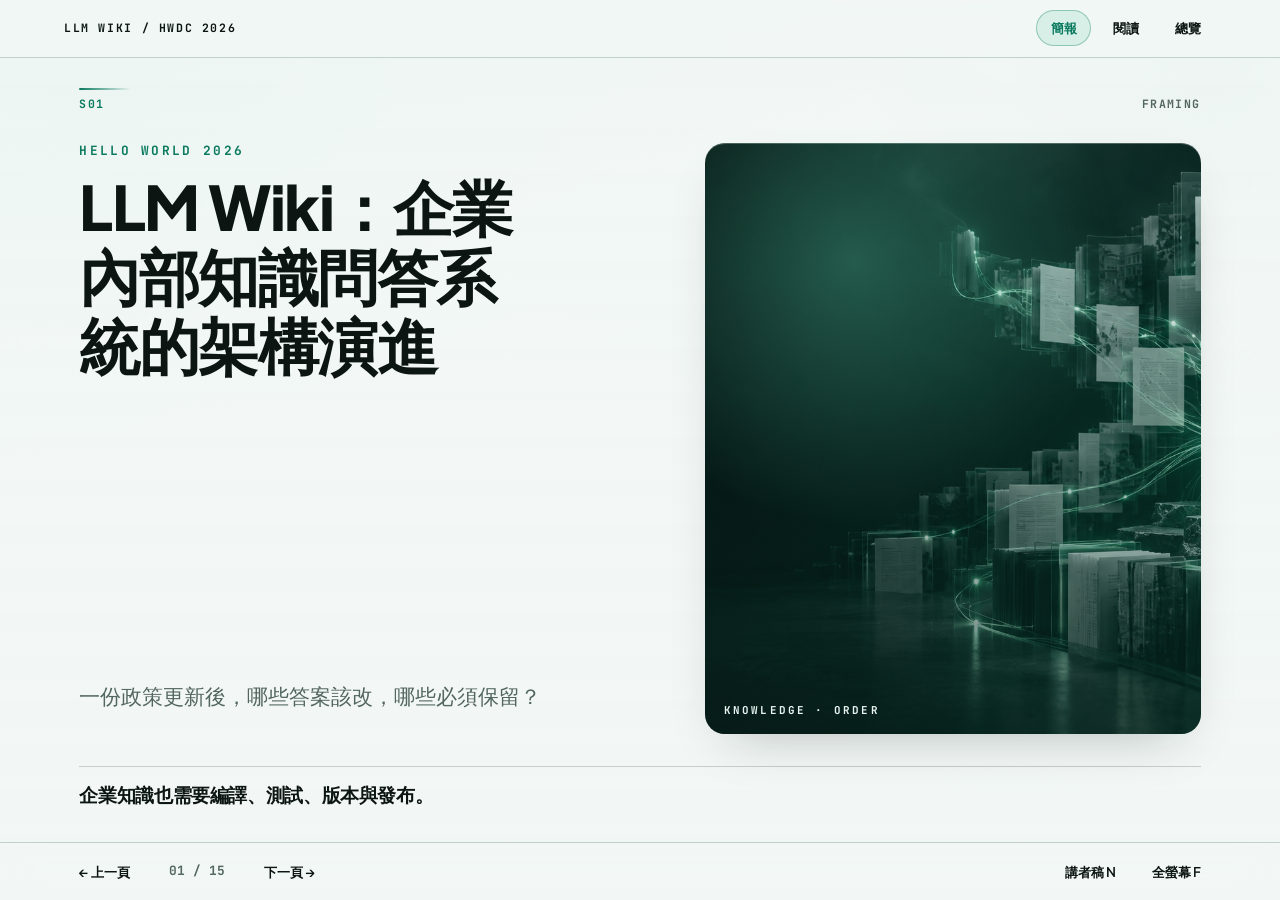
==== commit bcf85be4: "Add synthetic LLM Wiki presentation and slide visuals" ====
--- a/index.html
+++ b/index.html
@@ -3,12 +3,12 @@
 <head>
   <meta charset="utf-8">
   <meta name="viewport" content="width=device-width, initial-scale=1">
-  <meta name="description" content="Hello World 2026：LLM Wiki 從 Agentic RAG 到 Knowledge Compilation 的架構演進。">
+  <meta name="description" content="Hello World 2026：以七份合成來源、政策更新與十題實際回歸，說明 LLM Wiki 的知識編譯流程。">
   <meta name="theme-color" content="#0a7a5f">
   <title>LLM Wiki：企業內部知識問答系統的架構演進</title>
   <link rel="preconnect" href="https://fonts.googleapis.com">
   <link rel="preconnect" href="https://fonts.gstatic.com" crossorigin>
-  <link rel="stylesheet" href="deck.css">
+  <link rel="stylesheet" href="deck.css?v=4.0.1">
   <noscript><style>.toolbar,.controls,.atmosphere{display:none!important}.slide{display:block;min-height:auto;break-after:page}.slide-inner{min-height:auto}.reading-only{display:block;margin-top:2rem;padding-top:1rem;border-top:1px solid currentColor}</style></noscript>
 </head>
 <body class="presentation">
@@ -20,49 +20,205 @@
   </header>
 
   <main id="deck">
-    <section class="slide active" id="s01" data-section="S01" data-title="LLM Wiki" tabindex="-1"><div class="slide-inner"><div class="meta"><span>S01</span><span>Framing</span></div><p class="kicker">Hello World 2026</p><h1>LLM Wiki：企業內部知識問答系統的架構演進</h1><p class="lede">We kept improving retrieval. The unresolved work was <span class="accent">knowledge resolution</span>.</p><div class="cover-art" aria-hidden="true"></div><p class="foot">企業知識不只是內容。它也需要編譯、測試、版本與發布。</p><aside class="reading-only"><h3>講者稿 · 0:30</h3><p>今天討論知識整合發生在 Query Time 還是 Update Time。DEMO-455 是合成 hard case；後段 Teams Agent VPN 例題來自既有 eval slice，但目前只有回歸契約，尚未執行 Knowledge Compilation。兩種證據層級要分開說。</p><p>來源：<a href="#a01">證據索引</a>。</p></aside></div></section>
-
-    <section class="slide visual-slide" id="s02" data-section="S02" data-title="找對文件仍可能答錯" tabindex="-1"><div class="slide-inner"><div class="meta"><span>S02</span><span>Hook · source collision</span></div><h2>Retrieval 找對了四份文件，答案還是可能錯</h2><p class="lede query-bubble">我是台南分公司的正式員工，換了公司管理的新筆電。登入 ExampleVPN 出現 <b>DEMO-455</b>，怎麼處理？</p><div class="source-collision"><div class="source-card"><span class="source-letter">A</span><h3>Legacy Guide</h3><p>先檢查帳密與 OTP</p><span class="scope-chip">Legacy</span></div><div class="source-card"><span class="source-letter">B</span><h3>Zero Trust Policy</h3><p>Branch + full-time + managed → Entra ID</p><span class="scope-chip hot">Scoped migration</span></div><div class="source-card"><span class="source-letter">C</span><h3>Service Desk FAQ</h3><p>DEMO-455 常見是帳密錯誤</p><span class="scope-chip">No scope</span></div><div class="source-card"><span class="source-letter">D</span><h3>Incident Postmortem</h3><p><strong>37 / 50</strong> rollout cases 與 compliance 未完成相關</p><span class="scope-chip hot">Association</span></div><div class="collision-core"><span>?</span><b>Which claim applies?</b></div></div><div class="split-answer"><div><span>Legacy path</span><b>Credentials / OTP</b></div><i>≠</i><div class="hot"><span>Branch managed path</span><b>Compliance / Sync</b></div></div><p class="foot">問題不是 retrieval missing，而是 applicability、scope、evidence strength。</p><p class="source-note">合成 DEMO-455 案例；Source D 為 37/50 關聯觀察。<a href="#a02">來源邊界</a>。</p><aside class="reading-only"><h3>講者稿 · 2:00</h3><p>這一頁的重點不是四個答案都對，而是四份來源本身都可能正確，但對固定 user context 的適用性不同。A/C 的帳密建議仍適用 Legacy VPN；B 將分公司正式員工加公司管理裝置這個族群移到 Zero Trust。D 的 37/50 只支持優先檢查，不足以改寫所有 DEMO-455。</p><p>來源：<a href="#a02">A02 來源邊界</a>。</p></aside></div></section>
-
-    <section class="slide visual-slide" id="s03" data-section="S03" data-title="先優化過 Retrieval" tabindex="-1"><div class="slide-inner"><div class="meta"><span>S03</span><span>Evidence bridge · benchmark</span></div><h2>我們真的先優化過 Retrieval</h2><div class="benchmark-stage"><div class="benchmark-col"><span class="bench-label">Hybrid RAG</span><div class="metric-big">3.00<span>s</span></div><small>P50 latency</small><div class="metric-row"><b>4.07s</b><span>P95</span></div><div class="metric-row"><b>$0.001059</b><span>/ query</span></div></div><div class="benchmark-center"><span>QUALITY PROXY</span><strong>25 / 25</strong><i>=</i><strong>25 / 25</strong><small>source-hit answer proxy</small></div><div class="benchmark-col alt"><span class="bench-label">Gemini File Search</span><div class="metric-big">5.71<span>s</span></div><small>P50 latency</small><div class="metric-row"><b>7.15s</b><span>P95</span></div><div class="metric-row"><b>$0.001804</b><span>/ query</span></div></div></div><p class="foot">Retrieval 已經比較過。下一層問題是：都找回來了，哪一份才適用？</p><p class="source-note">2026-08-07 歷史 A/B；30 題、19 份文件，品質是 source-hit proxy。<a href="#a04">條件</a>。</p><aside class="reading-only"><h3>講者稿 · 1:30</h3><p>這裡先排除一個常見質疑：是不是 Retrieval 沒做好？本機保存的歷史 A/B 報告使用 30 題、19 份文件；表上的 source-hit answer proxy 是 25/25，另有 5/5 no-answer cases。這是小語料、報告特定 proxy 的比較，不是 Wiki 導入效益，也不是人工逐字判斷回答品質。</p><p>來源：<a href="evidence/retrieval-ab-bridge.md">retrieval A/B bridge</a>；<a href="#a04">附錄的條件與限制</a>。</p></aside></div></section>
-
-    <section class="slide visual-slide" id="s04" data-section="S04" data-title="Retrieval 成功仍會錯" tabindex="-1"><div class="slide-inner"><div class="meta"><span>S04</span><span>Problem shift · from funnel to knot</span></div><h2>Retrieval 成功，為什麼 Answer 還會錯？</h2><div class="problem-shift"><div class="retrieval-funnel"><span class="eyebrow">RETRIEVAL</span><div>Query rewrite</div><div>Chunking</div><div>Ranking</div><div class="result">Relevant sources ✓</div></div><div class="shift-arrow">→</div><div class="knowledge-knot"><span class="eyebrow">KNOWLEDGE RESOLUTION</span><div class="knot-lines" aria-hidden="true"><i></i><i></i><i></i><i></i></div><ul><li>哪個 scope 適用？</li><li>新文件只取代哪一部分？</li><li>FAQ 與 incident evidence 怎麼共存？</li><li>哪個 claim 可以講多強？</li></ul></div></div><p class="foot"><span class="accent">Reranker</span> 可以改善左邊，但不會自動解開右邊的知識結。</p><aside class="reading-only"><h3>講者稿 · 2:00</h3><p>這是問題責任分類，不是評測統計。檢索可處理找不到、排序或 query 改寫；即使取回所有相關文件，仍要判斷政策適用範圍、部分取代和證據強度。Reranker 不會自動產生這些知識契約。</p><p>來源：<a href="evidence/knowledge-resolution-demo/claim-resolution.md">claim resolution</a>。</p></aside></div></section>
-
-    <section class="slide dark visual-slide" id="s05" data-section="S05" data-title="Query Time 負擔" tabindex="-1"><div class="slide-inner"><div class="meta"><span>S05</span><span>Core diagram 1 · query-time maze</span></div><h2>Query Time 還承擔了什麼？</h2><div class="query-maze"><div class="query-stack"><span>Q1</span><span>Q2</span><span>Q3</span><span>Q4</span></div><div class="maze-arrow">→</div><div class="maze-gates"><div><b>01</b><span>Applicability</span></div><div><b>02</b><span>Conflict</span></div><div><b>03</b><span>Supersession</span></div><div><b>04</b><span>Evidence strength</span></div></div><div class="maze-arrow">→</div><div class="answer-orb"><span>LLM</span><b>Answer</b></div></div><div class="repeat-strip"><span>EVERY</span><span>SINGLE</span><span>QUERY</span></div><p class="foot">模型每次都要重新解一次知識迷宮。</p><aside class="reading-only"><h3>講者稿 · 2:00</h3><p>此圖是一種架構風險模型：每次 query 的模型都得重做來源時效、適用條件、衝突與 37/50 這類證據強度判斷。這裡沒有量測每題成本，也沒有聲稱 Teams Agent 每輪都發生這種錯誤。</p></aside></div></section>
-
-    <section class="slide visual-slide" id="s06" data-section="S06" data-title="搬到 Update Time" tabindex="-1"><div class="slide-inner"><div class="meta"><span>S06</span><span>Core diagram 2 · compile once</span></div><h2>把 Knowledge Work 搬到 Update Time</h2><div class="compile-stage"><div class="source-change"><span>Source<br>change</span></div><div class="compile-arrow">→</div><div class="compiler-box"><span class="eyebrow">KNOWLEDGE COMPILATION</span><div class="compiler-grid"><i>Scope</i><i>Conflict</i><i>Supersession</i><i>Evidence</i></div><strong>COMPILE ONCE</strong></div><div class="compile-arrow">→</div><div class="knowledge-release"><small>PUBLISHED</small><b>Knowledge<br>v42</b></div><div class="fanout"><span>Q1</span><span>Q2</span><span>Q3</span></div></div><p class="foot">LLM Wiki = Knowledge Contract for Agents. <span class="accent">Markdown 只是載體。</span></p><aside class="reading-only"><h3>講者稿 · 2:00</h3><p>Update Time 把可重用的來源解讀放進可檢查的 draft：來源、claim、適用條件、owner 與版本一起保存，再經驗證與 review。LLM 可以提出變更提案；它不是企業真相的核可者。圖是目標設計，不代表 DEMO-455 已完成自動編譯或發布。</p><p>來源：<a href="evidence/knowledge-resolution-demo/knowledge-release.md">release pattern</a>、<a href="evidence/knowledge-resolution-demo/llm-role.md">LLM role</a>。</p></aside></div></section>
-
-    <section class="slide visual-slide" id="s07" data-section="S07" data-title="Hard Case" tabindex="-1"><div class="slide-inner"><div class="meta"><span>S07</span><span>Hard case · partial supersession</span></div><h2>Hard Case：partial supersession + evidence strength</h2><div class="scope-map"><div class="policy-band"><span>B · Zero Trust Policy</span><b>only this slice migrates</b></div><div class="scope-lane"><span>HQ employee</span><div class="lane legacy">A / C · Legacy VPN → credentials / OTP</div></div><div class="scope-lane highlighted"><span>Branch full-time + managed</span><div class="lane migrated">B → Zero Trust → compliance / sync</div><div class="evidence-pin">D · 37/50 associated</div></div><div class="scope-lane"><span>Contractor</span><div class="lane legacy">A / C · Legacy VPN → credentials / OTP</div></div></div><p class="foot">「最新文件」不是「所有舊知識失效」。</p><p class="source-note">A/B/C/D 為合成文件；37/50 不代表因果。<a href="#a02">查看來源</a>。</p><aside class="reading-only"><h3>講者稿 · 2:00</h3><p>B 只取代分公司正式員工加受管理裝置的 first action；總公司與承包商仍可循 A/C 的 Legacy 路徑。D 的 37/50 是該 rollout 中 reviewed cases 的關聯觀察，不是因果或通用錯誤碼定義。</p><p>來源：<a href="#a02">合成來源摘錄</a>、<a href="evidence/knowledge-resolution-demo/claim-resolution.md">claim resolution</a>。</p></aside></div></section>
-
-    <section class="slide visual-slide" id="s08" data-section="S08" data-title="LLM 角色" tabindex="-1"><div class="slide-inner"><div class="meta"><span>S08</span><span>LLM role · proposal engine</span></div><h2>LLM 是 Knowledge Change Proposal Engine</h2><div class="proposal-engine"><div class="incoming-docs"><span>Policy</span><span>FAQ</span><span>Incident</span></div><div class="engine-core"><small>LLM</small><b>PROPOSES</b><em>not approves</em></div><div class="proposal-cards"><div>Impact pages</div><div>Conflict candidates</div><div>Mutation plan</div><div>Regression queries</div></div><div class="gate-line"><span>deterministic checks</span><span>semantic validation</span><span>human review</span></div><div class="active-badge">ACTIVE KNOWLEDGE</div></div><p class="foot">LLM proposes knowledge changes. <span class="accent">It does not become the source of truth.</span></p><p class="source-note">提案角色設計，未執行自動編譯。<a href="evidence/knowledge-resolution-demo/llm-role.md">角色契約</a>。</p><aside class="reading-only"><h3>講者稿 · 2:00</h3><p>LLM 的輸入是新舊來源、現有 Wiki 頁、backlinks、查詢模式與治理規則；輸出只是 impact candidates、適用範圍變更、衝突、mutation plan 和 regression queries。結構檢查、語義驗證與人工 owner review 決定是否發布。這是角色契約，不是已執行的自動化結果。</p><p>來源：<a href="evidence/knowledge-resolution-demo/llm-role.md">LLM role contract</a>。</p></aside></div></section>
-
-    <section class="slide visual-slide" id="s09" data-section="S09" data-title="Impact Discovery" tabindex="-1"><div class="slide-inner"><div class="meta"><span>S09</span><span>Mechanism · impact graph</span></div><h2>Impact Discovery：哪些頁面會被牽動？</h2><div class="impact-graph"><div class="graph-center"><span>NEW POLICY</span><b>Zero Trust Migration</b></div><div class="graph-node n1">remote-access-authentication</div><div class="graph-node n2">device-compliance</div><div class="graph-node n3">examplevpn-client</div><div class="graph-node n4">demo-455 query</div><div class="graph-node n5">faq/demo-455</div><svg viewBox="0 0 1000 420" aria-hidden="true"><path d="M500 210 C400 130 300 90 170 70"/><path d="M500 210 C430 145 405 110 360 70"/><path d="M500 210 C570 145 620 110 680 70"/><path d="M500 210 C430 285 350 330 260 350"/><path d="M500 210 C585 285 690 330 800 350"/></svg></div><div class="signal-row"><span>semantic match</span><span>backlinks</span><span>entity</span><span>relationships</span><span>query logs</span></div><p class="foot">新 policy 進來後，第一步不是改答案，而是找出哪些知識頁可能被牽動。</p><p class="source-note">人工 worked candidate list，非自動召回率。<a href="evidence/knowledge-resolution-demo/mutation-plan.md">計畫</a>。</p><aside class="reading-only"><h3>講者稿 · 2:00</h3><p>這五頁是人工編寫的 worked impact candidates。Semantic match、反向連結、entity、source relationships 和 query logs 可提供線索，但目前沒有大規模自動影響範圍召回率。FAQ 不該刪掉，而應標示 Legacy scope。</p><p>來源：<a href="evidence/knowledge-resolution-demo/mutation-plan.md">mutation plan</a>。</p></aside></div></section>
-
-    <section class="slide visual-slide" id="s10" data-section="S10" data-title="Claim-level Provenance" tabindex="-1"><div class="slide-inner"><div class="meta"><span>S10</span><span>Mechanism · claim cards</span></div><h2>Claim-level Provenance + Evidence Strength</h2><div class="persona-cards"><div class="persona hot"><span class="persona-icon">B</span><h3>Branch + managed</h3><p>Zero Trust</p><b>Check compliance / sync</b><small>Source B + D · 37/50 associated</small></div><div class="persona"><span class="persona-icon">H</span><h3>HQ employee</h3><p>Legacy VPN</p><b>Check credentials / OTP</b><small>Source A + C remain valid</small></div><div class="persona"><span class="persona-icon">C</span><h3>Contractor</h3><p>Legacy VPN</p><b>Check credentials / OTP</b><small>Policy B does not migrate contractors</small></div><div class="persona unknown"><span class="persona-icon">?</span><h3>Unknown context</h3><p>Unknown path</p><b>Ask clarification</b><small>Missing applicability fields</small></div></div><div class="claim-rule"><span>CLAIM</span><i>+</i><span>SOURCE</span><i>+</i><span>APPLICABILITY</span><i>+</i><span>EVIDENCE STRENGTH</span></div><p class="foot">整頁 citation 不夠，每個 claim 都需要自己的證據邊界。</p><p class="source-note">合成案例：政策條件與事件關聯強度分開表達。<a href="evidence/knowledge-resolution-demo/claim-resolution.md">主張對照</a>。</p><aside class="reading-only"><h3>講者稿 · 3:00</h3><p>先用 B 證明分公司正式員工與受管理裝置走 Zero Trust，再用 D 的 37/50 reviewed cases 關聯觀察支持先查 compliance。A/C 仍支持 Legacy 的帳密處理；未知身分或裝置狀態時先追問。引用需要掛在個別 claim 上，並保留觀察、政策與支援決策的不同強度。</p><p>來源：<a href="evidence/knowledge-resolution-demo/claim-resolution.md">claim-level resolution</a>。</p></aside></div></section>
-
-    <section class="slide visual-slide" id="s11" data-section="S11" data-title="Knowledge Release" tabindex="-1"><div class="slide-inner"><div class="meta"><span>S11</span><span>Release · CI/CD for knowledge</span></div><h2>Draft → Validate → Knowledge Release</h2><div class="release-pipeline"><div class="pipe-step"><span>01</span><b>Impact</b><small>affected pages</small></div><div class="pipe-step"><span>02</span><b>Mutation</b><small>draft changeset</small></div><div class="pipe-step"><span>03</span><b>Structural</b><small>links · metadata</small></div><div class="pipe-step"><span>04</span><b>Semantic</b><small>scope · conflict</small></div><div class="pipe-step"><span>05</span><b>Regression</b><small>known questions</small></div><div class="pipe-step"><span>06</span><b>Review</b><small>owner approval</small></div><div class="pipe-step release"><span>07</span><b>ACTIVE N+1</b><small>atomic publish</small></div></div><div class="rollback-line"><span>✕ any gate fails</span><b>ACTIVE stays at N</b></div><p class="foot">企業知識要像軟體 artifact 一樣發布。</p><p class="source-note">Atomic publish 為設計模式；本案例未執行。<a href="evidence/knowledge-resolution-demo/knowledge-release.md">發布設計</a>。</p><aside class="reading-only"><h3>講者稿 · 2:30</h3><p>Source change 先形成 impact list 和 mutation plan，再把相關頁面放進同一 draft release。Structural、provenance、semantic、regression 與 human review 各自處理不同風險；任一失敗時 ACTIVE 保持 N。這是設計模式，本案例尚未完成 atomic publish。</p><p>來源：<a href="evidence/knowledge-resolution-demo/knowledge-release.md">release pattern</a>；<a href="#a03">已執行 lint fixture</a>。</p></aside></div></section>
-
-    <section class="slide visual-slide" id="s12" data-section="S12" data-title="Structural vs Semantic" tabindex="-1"><div class="slide-inner"><div class="meta"><span>S12</span><span>Validation gap · green build, stale truth</span></div><h2>Structural Valid ≠ Semantic Correct</h2><div class="validation-stage"><div class="validation-card pass"><span class="status">✓</span><small>STRUCTURAL LINT</small><b>PASS</b><p>links · metadata · source pages</p><code>exit 0</code></div><div class="not-equal">≠</div><div class="validation-card fail"><span class="status">!</span><small>SEMANTIC TRUTH</small><b>STALE</b><p>wrong applicability · outdated claim</p><code>still wrong</code></div></div><div class="terminal-strip"><span>$ wiki-lint stale-v2</span><b>0 issues</b><em># but the answer can still be semantically outdated</em></div><p class="foot">綠燈 build，不代表知識仍然正確。</p><p class="source-note">v2 合成 fixture 的工具執行紀錄。<a href="#a03">原始 lint 輸出</a>。</p><aside class="reading-only"><h3>講者稿 · 1:30</h3><p>v2 保存了四份教學快照與既有工具實際執行紀錄。刻意加入新版來源但保留舊問答的 stale-v2，lint exit 0；故意缺來源摘要的 missing-summary-v2，lint exit 1，報三個斷鏈與一個缺摘要。這一頁是下一頁真實 regression slice 的鋪墊：我們不能只問格式有沒有過，而要問答案邊界是否仍正確。</p><p>來源：<a href="evidence/wiki-update-demo/records/runs.json">runs.json</a>、<a href="#a03">原始輸出摘錄</a>。</p></aside></div></section>
-
-    <section class="slide dark visual-slide" id="s13" data-section="S13" data-title="Teams Agent VPN Slice" tabindex="-1"><div class="slide-inner"><div class="meta"><span>S13</span><span>Regression climax · real eval slice</span></div><h2>Teams Agent VPN cluster：可回歸的真實 slice</h2><div class="test-suite"><div class="test-card"><span>R1</span><small>MULTI-SOURCE</small><b>FortiClient -455</b><p>跨來源錯誤排查</p></div><div class="test-card"><span>R2</span><small>CROSS-DOC</small><b>VPN 密碼到期</b><p>症狀與動作跨文件</p></div><div class="test-card"><span>R3</span><small>PROCESS</small><b>VPN 國外短暫申請</b><p>流程 · 核准 · 升級責任</p></div><div class="test-card boundary"><span>R4</span><small>NO-ANSWER</small><b>VPN Error -619</b><p>不知道就不要腦補</p></div></div><div class="pending-banner"><span>PENDING EXECUTION</span><b>selected real-case slice + local run contract</b></div><p class="foot">下一步不是再講理論，而是把這四題變成 release gate。</p><p class="source-note">選題與回歸契約已保存；sanitized corpus 和執行結果尚未產生。<a href="#a04">四題內容</a>。</p><aside class="reading-only"><h3>講者稿 · 2:00</h3><p>這是後段的技術高潮。R1 到 R4 是從 Teams Agent 既有 VPN / FortiClient eval 資料選出的回歸案例，分別覆蓋跨來源錯誤排查、密碼到期跨文件合成、國外連線流程，以及未知 -619 的 no-answer 邊界。公開 repo 沒有 gitignored 原始文件；目前是 source selection、target 與 runbook，沒有 sanitized corpus 或 regression-results.json。不可講成四題已通過。</p><p>來源：<a href="evidence/teams-agent-vpn-compilation/README.md">evidence package</a>、<a href="evidence/teams-agent-vpn-compilation/regression-cases.json">回歸契約</a>、<a href="#a04">案例摘要</a>。</p></aside></div></section>
-
-    <section class="slide visual-slide" id="s14" data-section="S14" data-title="Decision Boundary" tabindex="-1"><div class="slide-inner"><div class="meta"><span>S14</span><span>Decision boundary · complexity meter</span></div><h2>什麼時候普通 RAG 夠，什麼時候需要 LLM Wiki？</h2><div class="complexity-meter"><div class="meter-track"><span class="marker m1">FAQ</span><span class="marker m2">Multi-source</span><span class="marker m3">Versions</span><span class="marker m4">Partial supersession</span><span class="marker m5">Governance</span></div><div class="meter-zones"><div class="rag-zone"><b>Ordinary RAG</b><span>單一權威來源 · 更新慢 · scope 單純</span></div><div class="wiki-zone"><b>Knowledge Compilation</b><span>多版本 · ACL · provenance · regression · rollback</span></div></div></div><div class="boundary-callout"><span>不要重造所有 RAG</span><b>只在 knowledge lifecycle 變複雜時，加上 compilation layer。</b></div><p class="foot">複雜度不是消失，而是被搬到更可治理的位置。</p><p class="source-note">WeKnora 等外部知識基礎設施也出現 Wiki、revision、RBAC、audit 等 lifecycle 能力；此處僅作趨勢佐證。<a href="#a05">整合邊界</a>。</p><aside class="reading-only"><h3>講者稿 · 2:00</h3><p>這頁回答何時不該做。少量 FAQ、單一權威文件、低更新頻率時，普通 RAG 更簡單。只有當來源變多、版本會部分取代、ACL 與 provenance 變重要、更新需要 release / rollback 時，Knowledge Compilation 才開始划算。Teams Agent 本機文件描述 workflow 與知識問答邊界；外部 WeKnora 只作為 ecosystem 趨勢，不是本案例驗收。</p><p>來源：<a href="#a05">整合邊界</a>。</p></aside></div></section>
-
-    <section class="slide dark visual-slide" id="s15" data-section="S15" data-title="Takeaways" tabindex="-1"><div class="slide-inner"><div class="meta"><span>S15</span><span>Close · retrieve → compile → release</span></div><h2>三句帶走</h2><div class="takeaway-stage"><div><span>01</span><b>RETRIEVE</b><p>Not every RAG failure is a retrieval failure.</p></div><i>→</i><div><span>02</span><b>COMPILE</b><p>Move reusable knowledge integration to update time.</p></div><i>→</i><div><span>03</span><b>RELEASE</b><p>Treat enterprise knowledge like a releaseable software artifact.</p></div></div><p class="foot">企業知識，不只是內容。它也需要編譯、測試、版本與發布。</p><aside class="reading-only"><h3>講者稿 · 1:00</h3><p>第一，找回來源後仍可能判錯適用範圍。第二，將會重複使用的來源整合前移到可審查的更新流程。第三，像軟體一樣保存版本、測試與回滾。DEMO-455 是合成推演；Teams Agent VPN 是待執行的回歸契約；lint fixture 是實際工具紀錄。這些都還不能證明 Wiki 提高了回答準確率。</p></aside></div></section>
-
-    <section class="slide" id="a01" data-section="A01" data-title="Evidence Registry" tabindex="-1"><div class="slide-inner"><span id="source-index"></span><div class="meta"><span>A01</span><span>Appendix · Source Index</span></div><h2>Evidence registry</h2><table><thead><tr><th>資料</th><th>用途與證據邊界</th><th>原檔</th></tr></thead><tbody><tr><td>KR · 合成推演</td><td>DEMO-455、四份來源、claim resolution 與 LLM 角色；沒有模型執行結果。</td><td><a href="evidence/knowledge-resolution-demo/README.md">總覽</a> · <a href="evidence/knowledge-resolution-demo/claim-resolution.md">主張</a> · <a href="evidence/knowledge-resolution-demo/llm-role.md">LLM role</a></td></tr><tr><td>AB · 歷史 A/B</td><td>30 題、19 份文件的 retrieval backend 比較；不是 Wiki 效益實驗。</td><td><a href="evidence/retrieval-ab-bridge.md">報告摘要與限制</a></td></tr><tr><td>TA-VPN · 回歸契約</td><td>Teams Agent 既有 eval slice 的四題選題、目標與 runbook；沒有本次 compilation 結果。</td><td><a href="evidence/teams-agent-vpn-compilation/README.md">證據包</a> · <a href="evidence/teams-agent-vpn-compilation/regression-cases.json">四題契約</a> · <a href="evidence/teams-agent-vpn-compilation/runbook.md">runbook</a></td></tr><tr><td>WD · 已執行 fixture</td><td>合成 v1/v2 快照的 lint、graph 與 diff；不代表 production release。</td><td><a href="evidence/wiki-update-demo/README.md">說明</a> · <a href="evidence/wiki-update-demo/records/runs.json">執行紀錄</a></td></tr><tr><td>外部參照</td><td>WeKnora 官方功能文件；未做本案例的平台比較。</td><td><a href="https://github.com/Tencent/WeKnora/blob/main/README.md" target="_blank" rel="noopener">官方 README</a></td></tr></tbody></table><p class="source-note">A02-A05 保留可離線閱讀的關鍵摘錄；完整證據在相鄰 evidence/ 目錄。</p></div></section>
-
-    <section class="slide" id="a02" data-section="A02" data-title="合成來源與適用範圍" tabindex="-1"><div class="slide-inner"><div class="meta"><span>A02</span><span>Appendix · Synthetic Sources</span></div><h2>合成來源與適用範圍</h2><table><thead><tr><th>來源</th><th>可支持的主張</th><th>不可外推之處</th></tr></thead><tbody><tr><td><a href="evidence/knowledge-resolution-demo/sources/source-a-legacy-vpn.md">A · Legacy Guide v4.0</a></td><td>Legacy VPN 的帳密、OTP 與 DEMO-455 認證排查。</td><td>不覆蓋已遷移族群的 first action。</td></tr><tr><td><a href="evidence/knowledge-resolution-demo/sources/source-b-zero-trust-policy.md">B · Policy v4.1</a></td><td>分公司正式員工加受管理裝置改走 Zero Trust；總公司與承包商仍走 Legacy。</td><td>只部分取代 A，不能視為全體遷移。</td></tr><tr><td><a href="evidence/knowledge-resolution-demo/sources/source-c-service-desk-faq.md">C · Service Desk FAQ</a></td><td>遷移前的 DEMO-455 帳密排查。</td><td>未區分新舊接入路徑。</td></tr><tr><td><a href="evidence/knowledge-resolution-demo/sources/source-d-incident-postmortem.md">D · Postmortem</a></td><td>首週 50 個 reviewed rollout cases 中，37 個發生在裝置合規狀態未完成的裝置上；支持先查登錄與同步。</td><td>關聯觀察，不證明唯一或通用原因；未涵蓋 HQ、承包商及未知路徑。</td></tr></tbody></table><p class="foot">先判適用條件，再用有界的證據支持 first action。</p><p class="source-note">日期、公司、產品與事件均為合成教學資料。</p></div></section>
-
-    <section class="slide" id="a03" data-section="A03" data-title="已執行 lint 與語義邊界" tabindex="-1"><div class="slide-inner"><div class="meta"><span>A03</span><span>Appendix · Executed Fixture</span></div><h2>已執行 lint 與語義邊界</h2><table><thead><tr><th>快照</th><th>lint exit</th><th>可觀察結果</th></tr></thead><tbody><tr><td>baseline-v1</td><td>0</td><td>只有 v1 來源與知識頁。</td></tr><tr><td>stale-v2</td><td>0</td><td>v2 來源已加入，下游問答仍沿用舊答案。</td></tr><tr><td>missing-summary-v2</td><td>1</td><td>3 個斷鏈、1 個缺來源摘要。</td></tr><tr><td>revised-v2</td><td>0</td><td>三份頁面已修訂；內容仍待人工 review。</td></tr></tbody></table><pre class="small">wiki-lint: 4 issue(s)
-broken link: wiki/concepts/device-enrollment.md -&gt; ../sources/examplevpn-guide-v2.md
-broken link: wiki/entities/examplevpn-client.md -&gt; ../sources/examplevpn-guide-v2.md
-broken link: wiki/queries/demo-101.md -&gt; ../sources/examplevpn-guide-v2.md
-raw archive missing wiki/sources summary page: raw/sources/examplevpn-guide-v2.md</pre><p class="source-note">原始紀錄：<a href="evidence/wiki-update-demo/records/runs.json">runs.json</a>、<a href="evidence/wiki-update-demo/records/missing-summary-v2-wiki-lint.txt">missing-summary lint</a>、<a href="evidence/wiki-update-demo/records/stale-v2-wiki-lint.txt">stale lint</a>。Graph report 沒有自動判定語義過時。</p></div></section>
-
-    <section class="slide" id="a04" data-section="A04" data-title="Retrieval A/B 與 VPN 回歸契約" tabindex="-1"><div class="slide-inner"><div class="meta"><span>A04</span><span>Appendix · Evidence Bridge</span></div><h2>Retrieval A/B 與 VPN 回歸契約</h2><table><thead><tr><th>證據</th><th>已知條件</th><th>用途／限制</th></tr></thead><tbody><tr><td>Retrieval A/B</td><td>2026-08-07；30 題、19 份文件；Hybrid 與 Gemini File Search 均為 source-hit proxy 25/25、no-answer 5/5。</td><td>歷史小語料比較；latency 與成本不同，不能當成 Wiki 效益。</td></tr><tr><td>R1 · FortiClient -455</td><td>跨來源錯誤排查；需保留錯誤碼與來源。</td><td>待執行 regression。</td></tr><tr><td>R2 · VPN 密碼到期</td><td>症狀與動作跨文件。</td><td>待執行 regression。</td></tr><tr><td>R3 · 國外短暫 VPN</td><td>流程、核准與升級責任。</td><td>待執行 regression。</td></tr><tr><td>R4 · Error -619</td><td>現有契約預期 no-answer。</td><td>待匯出來源後確認知識邊界。</td></tr></tbody></table><p class="foot">已選好回歸案例；尚未產生 compiled artifacts 或四題結果。</p><p class="source-note"><a href="evidence/retrieval-ab-bridge.md">A/B 條件</a> · <a href="evidence/teams-agent-vpn-compilation/source-selection.md">來源選取</a> · <a href="evidence/teams-agent-vpn-compilation/regression-cases.json">四題契約</a> · <a href="evidence/teams-agent-vpn-compilation/compilation-target.md">目標產物</a> · <a href="evidence/teams-agent-vpn-compilation/runbook.md">runbook</a></p></div></section>
-
-    <section class="slide" id="a05" data-section="A05" data-title="LLM 角色與服務邊界" tabindex="-1"><div class="slide-inner"><div class="meta"><span>A05</span><span>Appendix · Integration Boundary</span></div><h2>LLM 角色與服務邊界</h2><table><thead><tr><th>責任</th><th>目前可主張</th><th>仍需驗證</th></tr></thead><tbody><tr><td>LLM proposal</td><td>角色契約列出候選頁、衝突、mutation plan 與 regression query 提案。</td><td>自動影響範圍與正確率。</td></tr><tr><td>Knowledge release</td><td>設計為結構、語義、回歸與人工檢查後再切 ACTIVE。</td><td>實際編譯、發布、回滾。</td></tr><tr><td>Teams Agent</td><td>本機文件描述 Teams adapter、FAQ／Hybrid RAG、追問與工單確認。</td><td>已發布 Wiki 的 ACL、版本、引用與 serving。</td></tr><tr><td>WeKnora</td><td>官方資料列有 Wiki、revision、RBAC、audit 相關功能。</td><td>未在此案例執行比較測試。</td></tr></tbody></table><p class="foot">來源解讀與放行仍由具責任的團隊確認。</p><p class="source-note"><a href="evidence/knowledge-resolution-demo/llm-role.md">LLM role</a> · <a href="evidence/knowledge-resolution-demo/knowledge-release.md">release pattern</a> · <a href="https://github.com/Tencent/WeKnora/blob/main/README.md" target="_blank" rel="noopener">WeKnora 官方 README</a>（需連線）。</p></div></section>
+    <section class="slide active" id="s01" data-section="S01" data-title="LLM Wiki：企業內部知識問答系統的架構演進" tabindex="-1">
+      <div class="slide-inner">
+        <div class="meta"><span>S01</span><span>Framing</span></div>
+        <p class="kicker">Hello World 2026</p><h1>LLM Wiki：企業內部知識問答系統的架構演進</h1>
+        <p class="lede">一份政策更新後，哪些答案該改，哪些必須保留？</p><div class="cover-art" aria-hidden="true"></div><p class="foot">企業知識也需要編譯、測試、版本與發布。</p>
+        <aside class="reading-only"><h3>講者稿 · 0:30</h3><p>今天用一個已執行的合成案例，討論知識整合發生在 Query Time 還是 Update Time。故事從六份來源和十題基準開始，加入第七份政策，讓模型提出更新，再看實際回答與回歸。結果是兩輪各 8/10，人工內容審查仍待完成。這是一個有結果、有缺漏的教學實驗，不是企業上線驗收。</p><p>接下來先看一個使用者問題，之後我們會用同一題收束整個流程。<a href="evidence/synthetic-enterprise-demo/records/experiment-summary.md">實驗摘要</a>。</p></aside>
+      </div>
+    </section>
+
+    <section class="slide visual-slide" id="s02" data-section="S02" data-title="帳戶鎖定後，第一步該走哪裡？" tabindex="-1">
+      <div class="slide-inner">
+        <img class="generated-slide-art" src="presentation-visuals-2026-10-11/S02.png" alt="" aria-hidden="true" loading="lazy" decoding="async">
+        <div class="meta"><span>S02</span><span>Hook · one question, two policy versions</span></div>
+        <h2>帳戶鎖定後，第一步該走哪裡？</h2>
+        <p class="lede query-bubble">我是全職員工，使用公司管理筆電，已註冊自助復原。帳戶已確認鎖定，該怎麼處理？</p>
+        <div class="source-collision">
+          <div class="source-card"><span class="source-letter">01</span><h3>VPN 常見問答</h3><p>DEMO-101 有多種可能原因</p><span class="scope-chip">先確認狀態</span></div>
+          <div class="source-card"><span class="source-letter">02</span><h3>錯誤參考</h3><p>密碼到期有另一套程序</p><span class="scope-chip">到期與鎖定分開</span></div>
+          <div class="source-card"><span class="source-letter">03</span><h3>復原基準</h3><p>已確認鎖定者提交 ExampleDesk</p><span class="scope-chip">2030-01-10 生效</span></div>
+          <div class="source-card"><span class="source-letter">07</span><h3>條件式更新</h3><p>符合三項資格者先嘗試自助</p><span class="scope-chip hot">2030-03-01 生效</span></div>
+        </div>
+        <div class="split-answer"><div><span>基準第一步</span><b>ExampleDesk 服務台</b></div><i>≠</i><div class="hot"><span>新政策的適用分支</span><b>嘗試自助復原</b></div></div>
+        <p class="foot">決定答案的，還有事件日期、資格與政策取代範圍。</p><p class="source-note">合成教學案例；這頁展示來源張力，未量測 retrieval。<a href="#a02">七份來源</a>。</p>
+        <aside class="reading-only"><h3>講者稿 · 2:00</h3><p>這就是 SYN-01。我們沒有只靠 DEMO-101 猜鎖定，而是明確給定已確認鎖定。SRC-03 的舊路徑仍有效，但 SRC-07 在生效日後，只替換符合資格者的第一步。先記住服務台與自助這兩個入口，S10 會展示模型的實際回答。</p><p>資料中的組織、政策、日期、程序與入口均為虛構。<a href="evidence/synthetic-enterprise-demo/sources/account-recovery-v1.md">SRC-03</a>、<a href="evidence/synthetic-enterprise-demo/sources/account-recovery-update-v2.md">SRC-07</a>。</p></aside>
+      </div>
+    </section>
+
+    <section class="slide visual-slide" id="s03" data-section="S03" data-title="先前的 Retrieval 比較" tabindex="-1"><div class="slide-inner">
+        <img class="generated-slide-art" src="presentation-visuals-2026-10-11/S03.png" alt="" aria-hidden="true" loading="lazy" decoding="async"><div class="meta"><span>S03</span><span>Evidence bridge · benchmark</span></div><h2>先前的 Retrieval 比較</h2><div class="benchmark-stage"><div class="benchmark-col"><span class="bench-label">Hybrid RAG</span><div class="metric-big">3.00<span>s</span></div><small>P50 latency</small><div class="metric-row"><b>4.07s</b><span>P95</span></div><div class="metric-row"><b>$0.001059</b><span>/ query</span></div></div><div class="benchmark-center"><span>QUALITY PROXY</span><strong>25 / 25</strong><i>=</i><strong>25 / 25</strong><small>source-hit answer proxy</small></div><div class="benchmark-col alt"><span class="bench-label">Gemini File Search</span><div class="metric-big">5.71<span>s</span></div><small>P50 latency</small><div class="metric-row"><b>7.15s</b><span>P95</span></div><div class="metric-row"><b>$0.001804</b><span>/ query</span></div></div></div><p class="foot">速度與來源命中之外，還需要判定來源的適用範圍。</p><p class="source-note">2026-08-07 歷史 A/B；30 題、19 份文件，品質是 source-hit proxy。<a href="#a04">條件</a>。</p><aside class="reading-only"><h3>講者稿 · 1:30</h3><p>這是獨立於本次合成案例的歷史背景，不能用來排除本次實驗的 retrieval 問題。本機保存的歷史 A/B 報告使用 30 題、19 份文件；表上的 source-hit answer proxy 是 25/25，另有 5/5 no-answer cases。這是小語料、報告特定 proxy 的比較，不是 Wiki 導入效益，也不是人工逐字判斷回答品質。</p><p>來源：<a href="evidence/retrieval-ab-bridge.md">retrieval A/B bridge</a>；<a href="#a04">實驗方法與歷史 A/B 的區分</a>。</p></aside></div></section>
+
+    <section class="slide visual-slide" id="s04" data-section="S04" data-title="找回來源之後的判斷" tabindex="-1">
+      <div class="slide-inner">
+        <img class="generated-slide-art" src="presentation-visuals-2026-10-11/S04.png" alt="" aria-hidden="true" loading="lazy" decoding="async">
+        <div class="meta"><span>S04</span><span>Problem · knowledge resolution</span></div>
+        <h2>找回來源之後的判斷</h2>
+        <div class="problem-shift"><div class="retrieval-funnel"><span class="eyebrow">RETRIEVAL</span><div>Query rewrite</div><div>Chunking</div><div>Ranking</div><div class="result">Relevant sources</div></div><div class="shift-arrow">→</div><div class="knowledge-knot"><span class="eyebrow">KNOWLEDGE RESOLUTION</span><div class="knot-lines" aria-hidden="true"><i></i><i></i><i></i><i></i></div><ul><li>事件在政策生效前，還是之後？</li><li>三項資格是否都確認符合？</li><li>新政策取代哪個第一步？</li><li>資訊未知或自助失敗時怎麼辦？</li></ul></div></div><p class="foot">來源排序之外，還有可重用的政策判斷。</p>
+        <aside class="reading-only"><h3>講者稿 · 2:00</h3><p>把全部來源放進上下文，也還需要做右側的判斷。新的文件日期不能讓歷史事件改走新流程；已註冊也不能代替全職身分與管理裝置。Reranking 與來源整合可以互補，這裡沒有比較兩者的效果。</p><p>下一頁先看這些判斷放在每次查詢時的架構，再看我們如何把可重用部分前移。<a href="evidence/synthetic-enterprise-demo/sources/account-recovery-update-v2.md">政策範圍與時間判斷</a>。</p></aside>
+      </div>
+    </section>
+
+    <section class="slide dark visual-slide" id="s05" data-section="S05" data-title="Query Time 的知識整合" tabindex="-1">
+      <div class="slide-inner">
+        <img class="generated-slide-art" src="presentation-visuals-2026-10-11/S05.png" alt="" aria-hidden="true" loading="lazy" decoding="async">
+        <div class="meta"><span>S05</span><span>Architecture · repeated interpretation</span></div>
+        <h2>Query Time 的知識整合</h2>
+        <div class="query-maze"><div class="query-stack"><span>Q1</span><span>Q2</span><span>Q3</span><span>Q4</span></div><div class="maze-arrow">→</div><div class="maze-gates"><div><b>01</b><span>Event date</span></div><div><b>02</b><span>Eligibility</span></div><div><b>03</b><span>Supersession</span></div><div><b>04</b><span>Fallback</span></div></div><div class="maze-arrow">→</div><div class="answer-orb"><span>LLM</span><b>Answer</b></div></div><div class="repeat-strip"><span>QUERY TIME</span><span>REPEATED WORK</span></div><p class="foot">若缺少共用的知識契約，查詢階段可能反覆解讀同一份政策。</p><p class="source-note">架構示意；本次未量測普通 RAG 的成本與錯誤率。</p>
+        <aside class="reading-only"><h3>講者稿 · 2:00</h3><p>這張圖描述一種架構風險，沒有主張所有 RAG 都如此實作。若來源只有原始片段，模型可能在每次查詢重做政策整合。我的設計問題是：可以把哪些解讀保存成共同契約，讓後續答案有可檢查的依據？</p><p>Query Time 仍需處理使用者情境、權限、追問、引用與回答，不會因為有 Wiki 就消失。</p></aside>
+      </div>
+    </section>
+
+    <section class="slide visual-slide" id="s06" data-section="S06" data-title="六份來源先形成可檢查的基準" tabindex="-1">
+      <div class="slide-inner">
+        <img class="generated-slide-art" src="presentation-visuals-2026-10-11/S06.png" alt="" aria-hidden="true" loading="lazy" decoding="async">
+        <div class="meta"><span>S06</span><span>Experiment 01 · baseline compilation</span></div>
+        <h2>六份來源先形成可檢查的基準</h2>
+        <div class="compile-stage"><div class="source-change"><span>6 份<br>合成來源</span></div><div class="compile-arrow">→</div><div class="compiler-box"><span class="eyebrow">KNOWLEDGE COMPILATION</span><div class="compiler-grid"><i>來源摘要</i><i>概念與實體</i><i>適用條件</i><i>問答邊界</i></div><strong>18 DRAFT PAGES / 17 CLAIMS</strong></div><div class="compile-arrow">→</div><div class="knowledge-release"><small>BASELINE DRAFT</small><b>10 題回答<br>8 / 10 通過</b></div><div class="fanout"><span>ANSWER</span><span>CLARIFY</span><span>NO-ANSWER</span></div></div><p class="foot">先凍結十題測試契約，再取得實際基準回答。</p><p class="source-note">沿用既有 llm-wiki 專案流程；基準情境日為 2030-02-01。<a href="evidence/synthetic-enterprise-demo/baseline-v1/wiki/index.md">基準 Wiki</a>、<a href="evidence/synthetic-enterprise-demo/contracts/README.md">十題契約</a>。</p>
+        <aside class="reading-only"><h3>講者稿 · 2:00</h3><p>故事現在進入實作。我們先用 SRC-01 到 SRC-06 形成十八頁草稿，包括六份來源摘要、四份概念、兩份實體和六份問答頁，保存十七項來源主張。先凍結測試契約，再請新的模型工作階段回答十題，不提供參考答案或評分規則。</p><p>基準已是 8/10，並非全對。保留這份快照，才有辦法判斷新政策究竟改了什麼。下一頁加入唯一的新來源 SRC-07。<a href="evidence/synthetic-enterprise-demo/records/baseline-summary.md">基準編譯紀錄</a>。</p></aside>
+      </div>
+    </section>
+
+    <section class="slide visual-slide" id="s07" data-section="S07" data-title="SRC-07 只替換一個適用分支" tabindex="-1">
+      <div class="slide-inner">
+        <img class="generated-slide-art" src="presentation-visuals-2026-10-11/S07.png" alt="" aria-hidden="true" loading="lazy" decoding="async">
+        <div class="meta"><span>S07</span><span>Experiment 02 · scoped policy update</span></div>
+        <h2>SRC-07 只替換一個適用分支</h2>
+        <p class="lede">2030-03-01 起，已確認鎖定且三項資格皆符合者，第一步改為嘗試自助復原。</p><div class="scope-map"><div class="policy-band"><span>SRC-07</span><b>全職員工 ＋ 公司管理筆電 ＋ 已註冊</b></div><div class="scope-lane highlighted"><span>生效後，三項皆符合</span><div class="lane migrated">自助復原；失敗或結果不明轉服務台</div></div><div class="scope-lane"><span>承包人員或未註冊</span><div class="lane legacy">保留 SRC-03 的 ExampleDesk 路徑</div></div><div class="scope-lane"><span>生效前的歷史事件</span><div class="lane legacy">保留當時基準；SYN-04 發生於 2030-01-20</div></div><div class="scope-lane"><span>資格或事件日期未知</span><div class="lane legacy">追問缺漏項目，再決定分支</div></div></div><p class="foot">密碼到期、網路、裝置與資源規則維持原範圍。</p><p class="source-note">合成政策；未知資格／日期的分支是來源要求，未另測該分支。<a href="evidence/synthetic-enterprise-demo/sources/account-recovery-update-v2.md">完整取代矩陣</a>。</p>
+        <aside class="reading-only"><h3>講者稿 · 2:00</h3><p>新政策不是全面替換。它只改已確認鎖定者的第一步，還有日期與三項資格的交集。承包人員、未註冊者和歷史事件都必須保留舊入口。資格或日期未知時先追問，不能猜符合；無法確認則由服務台釐清。</p><p>SYN-02、03、04 實際測了不符合與歷史事件。這組十題沒有另外測未知資格／日期，不能把來源規定當成測試通過。接著看模型如何提出 Wiki 變更。<a href="evidence/synthetic-enterprise-demo/records/experiment-summary.md">結果與測試邊界</a>。</p></aside>
+      </div>
+    </section>
+
+    <section class="slide visual-slide" id="s08" data-section="S08" data-title="模型提案仍需要審查與修正" tabindex="-1">
+      <div class="slide-inner">
+        <img class="generated-slide-art" src="presentation-visuals-2026-10-11/S08.png" alt="" aria-hidden="true" loading="lazy" decoding="async">
+        <div class="meta"><span>S08</span><span>Experiment 03 · proposal and correction</span></div>
+        <h2>模型提案仍需要審查與修正</h2>
+        <div class="proposal-engine"><div class="incoming-docs"><span>SRC-07 新政策</span><span>基準 Wiki</span><span>既有來源</span></div><div class="engine-core"><small>LLM</small><b>PROPOSAL</b><em>draft changes</em></div><div class="proposal-cards"><div>修改 4 個既有頁面</div><div>新增 1 份來源摘要</div><div>保留歷史與回退</div><div>保留無關程序</div></div><div class="gate-line"><span>Agent review</span><span>Structural checks</span><span>Human review pending</span></div><div class="active-badge">19 PAGES / DRAFT</div></div><p class="proposal-correction"><b>實際修正：</b>模型保留了「六份來源」的 purpose，維護 Agent 改為更新快照的七份來源範圍。</p><p class="foot">提案能產生變更，也可能漏掉相關的範圍描述。</p><p class="source-note">此處是 Agent 審查，人工內容核可仍待完成。<a href="evidence/synthetic-enterprise-demo/records/model-runs/update-proposal/response.json">原始提案</a>、<a href="evidence/synthetic-enterprise-demo/records/update-proposal-review.json">修正紀錄</a>。</p>
+        <aside class="reading-only"><h3>講者稿 · 2:00</h3><p>這次真的有模型輸出：它提出四個既有頁面修改，再補一份 SRC-07 來源摘要。不過它把 purpose 的舊六份來源範圍列為保留，會與更新快照矛盾。維護 Agent 修正這個範圍，也補齊既有工具要求的 metadata。</p><p>這個修正由 Agent 完成，不能說是人類 owner 已核可。十九頁全部保持 draft。下一頁展開實際影響的頁面。<a href="evidence/synthetic-enterprise-demo/records/knowledge-update.diff">知識差異</a>。</p></aside>
+      </div>
+    </section>
+
+    <section class="slide visual-slide" id="s09" data-section="S09" data-title="變更沿著知識頁傳遞" tabindex="-1">
+      <div class="slide-inner">
+        <img class="generated-slide-art" src="presentation-visuals-2026-10-11/S09.png" alt="" aria-hidden="true" loading="lazy" decoding="async">
+        <div class="meta"><span>S09</span><span>Experiment 03 · actual changed pages</span></div>
+        <h2>變更沿著知識頁傳遞</h2>
+        <div class="impact-graph"><div class="graph-center"><span>SRC-07</span><b>條件式帳戶復原</b></div><div class="graph-node n1">index.md<br><small>情境日期與入口</small></div><div class="graph-node n2">account-state-and-recovery<br><small>概念與適用條件</small></div><div class="graph-node n3">exampledesk<br><small>服務台的剩餘範圍</small></div><div class="graph-node n4">account-locked<br><small>條件式問答</small></div><div class="graph-node n5">SRC-07 source summary<br><small>新增來源摘要</small></div><svg viewBox="0 0 1000 420" preserveAspectRatio="none" aria-hidden="true"><path d="M500 210 C350 160 180 120 75 70"/><path d="M500 210 C460 155 430 110 395 75"/><path d="M500 210 C650 160 790 120 910 70"/><path d="M500 210 C400 275 285 330 175 350"/><path d="M500 210 C610 275 730 330 840 350"/></svg></div><p class="impact-retained"><b>5 份無關問答頁</b>維持原 bytes；另由維護 Agent 修正 purpose 的範圍。</p><p class="foot">變更需要說明影響的頁面，也要保留不受影響的知識。</p><p class="source-note">本次實際提案與差異；未量測大規模影響範圍召回率。<a href="evidence/synthetic-enterprise-demo/records/update-proposal-review.json">變更列表</a>、<a href="evidence/synthetic-enterprise-demo/records/updated-integrity.json">保留檢查</a>。</p>
+        <aside class="reading-only"><h3>講者稿 · 2:00</h3><p>中央的新政策牽動索引、帳戶概念、ExampleDesk 實體和帳戶鎖定問答，新增來源摘要。圖上是實際提案落地的四個既有頁與一份摘要，沒有聲稱系統能發現所有企業文件的依賴。</p><p>密碼到期、原因未明、資源、海外與未知錯誤五份問答頁維持相同 bytes。舊六份來源摘要也保持原樣。purpose 是額外的 Agent 修正。下一頁回到開場的使用者，看看回答是否跟著改對。<a href="evidence/synthetic-enterprise-demo/records/updated-integrity.json">完整性紀錄</a>。</p></aside>
+      </div>
+    </section>
+
+    <section class="slide visual-slide" id="s10" data-section="S10" data-title="同一題的第一步確實改變" tabindex="-1">
+      <div class="slide-inner">
+        <img class="generated-slide-art" src="presentation-visuals-2026-10-11/S10.png" alt="" aria-hidden="true" loading="lazy" decoding="async">
+        <div class="meta"><span>S10</span><span>Experiment 04 · actual answer excerpts</span></div>
+        <h2>同一題的第一步確實改變</h2>
+        <p class="lede">SYN-01：已確認鎖定，全職、公司管理筆電、已註冊三項皆成立。</p><div class="answer-comparison"><article><span class="eyebrow">BASELINE / 2030-02-01</span><h3>ExampleDesk 服務台</h3><blockquote>請透過 ExampleDesk 提交帳戶復原請求，由 Example IT Service Desk 檢視。</blockquote><p>SRC-03</p></article><article class="updated"><span class="eyebrow">UPDATED / 2030-03-02</span><h3>嘗試自助復原</h3><blockquote>以目前情境日期 2030-03-02 判斷，你已確認鎖定，且三項資格皆符合，第一步是前往 https://support.example.com/account-recovery 嘗試自助復原。</blockquote><p>SRC-07</p></article></div><p class="answer-fallback">更新後仍說明：入口是虛構示例；失敗或結果不明轉服務台，回答未執行復原。</p><p class="foot">回答中的動作，連回來源、完整資格與事件時間。</p><p class="source-note">模型原始回答摘錄；完整回答與引用另存。<a href="evidence/synthetic-enterprise-demo/records/actual-answers.md">二十份實際回答</a>。</p>
+        <aside class="reading-only"><h3>講者稿 · 2:30</h3><p>這兩段都是模型原文摘錄，不是我們補寫的理想答案。基準先提交 ExampleDesk，更新後在明確鎖定與完整資格下先嘗試自助。第二段保留時間和來源，完整回答也保留服務台回退，以及未執行實際操作的界線。</p><p>本次只更換知識快照與情境日期，沿用同一 Query 政策和問題，不代表普通 RAG 的對照實驗。SYN-04 的歷史事件仍走服務台。單題改對後，還需要檢查整組問題。<a href="evidence/synthetic-enterprise-demo/records/regression-results.json">逐題比較</a>。</p></aside>
+      </div>
+    </section>
+
+    <section class="slide visual-slide" id="s11" data-section="S11" data-title="草稿通過哪些關卡，停在哪裡？" tabindex="-1">
+      <div class="slide-inner">
+        <img class="generated-slide-art" src="presentation-visuals-2026-10-11/S11.png" alt="" aria-hidden="true" loading="lazy" decoding="async">
+        <div class="meta"><span>S11</span><span>Experiment 05 · release gates</span></div>
+        <h2>草稿通過哪些關卡，停在哪裡？</h2>
+        <div class="release-pipeline"><div class="pipe-step"><span>01 / DONE</span><b>Impact</b><small>變更範圍</small></div><div class="pipe-step"><span>02 / DONE</span><b>Mutation</b><small>草稿與修正</small></div><div class="pipe-step"><span>03 / PASS</span><b>Structural</b><small>連結與來源</small></div><div class="pipe-step"><span>04 / DONE</span><b>Agent review</b><small>條件與時間</small></div><div class="pipe-step needs-work"><span>05 / 2 FAIL</span><b>Regression</b><small>十題實際回答</small></div><div class="pipe-step pending"><span>06 / PENDING</span><b>Human review</b><small>內容核可</small></div><div class="pipe-step release pending"><span>07 / NOT RUN</span><b>Publish</b><small>發布與回滾</small></div></div><div class="rollback-line"><span>CURRENT STATE</span><b>19 頁維持 DRAFT，沒有切換正式版本</b></div><p class="foot">測試結果決定草稿下一步要修什麼。</p><p class="source-note">已完成編譯、Agent 修正與回歸；人工核可、atomic publish 與 rollback 尚未執行。</p>
+        <aside class="reading-only"><h3>講者稿 · 2:00</h3><p>這一頁把實作與設計分開。左側的提案、草稿修正和結構檢查已完成，Agent 也審查了條件與時間。答案回歸卻有兩題未通過，人工內容審查仍待完成，所以目前保留草稿，沒有正式版本切換。</p><p>未來可採用同批發布與回滾的設計，但本次沒有驗證這兩項能力。下一頁看讓草稿停下來的具體問題。<a href="evidence/synthetic-enterprise-demo/records/experiment-summary.md">實際狀態</a>、<a href="evidence/knowledge-resolution-demo/knowledge-release.md">發布設計</a>。</p></aside>
+      </div>
+    </section>
+
+    <section class="slide visual-slide" id="s12" data-section="S12" data-title="結構通過，回答仍有缺漏" tabindex="-1">
+      <div class="slide-inner">
+        <img class="generated-slide-art" src="presentation-visuals-2026-10-11/S12.png" alt="" aria-hidden="true" loading="lazy" decoding="async">
+        <div class="meta"><span>S12</span><span>Experiment 05 · regression findings</span></div>
+        <h2>結構通過，回答仍有缺漏</h2>
+        <div class="validation-stage"><div class="validation-card pass"><span class="status">✓</span><small>STRUCTURAL LINT</small><b>PASS</b><p>兩份快照的連結、metadata 與來源檢查</p><code>draft integrity</code></div><div class="not-equal">≠</div><div class="validation-card fail"><span class="status">!</span><small>ANSWER REGRESSION</small><b>2 FAIL</b><p>SYN-06 缺 SRC-01<br>SYN-07 缺 SRC-04</p><code>required citations</code></div></div><div class="terminal-strip"><span>SYN-07 / UPDATED</span><b>另有回答內容缺漏</b><em>模型判分接受引用摘錄，但回答正文沒說明 HQ 公司網路的不同申請程序；維護 Agent 覆寫為 FAIL。</em></div><p class="foot">引用原文存在，仍要檢查回答是否說出契約要求的內容。</p><p class="source-note">缺引用本身不等於流程事實錯誤；保留原判、覆寫理由與凍結契約。<a href="evidence/synthetic-enterprise-demo/records/regression-results.json">逐條判定</a>。</p>
+        <aside class="reading-only"><h3>講者稿 · 2:00</h3><p>兩輪同樣有 SYN-06 和 SYN-07 未通過，原因包括契約要求的引用沒有完整覆蓋。這不等於證明答案的動作事實錯誤，也不能為了得高分就放寬契約。</p><p>更具體的發現是更新後 SYN-07：模型判分認為引用摘錄已涵蓋 HQ 的申請區分，實際回答正文卻漏掉它。維護 Agent 保留原判，將這一條覆寫為 FAIL。這說明來源摘錄檢查和使用者回答檢查要分開，模型自評不能當成 owner 核可。下一頁收束整組結果。</p></aside>
+      </div>
+    </section>
+
+    <section class="slide dark visual-slide" id="s13" data-section="S13" data-title="十題回歸的實際結果" tabindex="-1">
+      <div class="slide-inner">
+        <img class="generated-slide-art" src="presentation-visuals-2026-10-11/S13.png" alt="" aria-hidden="true" loading="lazy" decoding="async">
+        <div class="meta"><span>S13</span><span>Experiment 06 · completed with findings</span></div>
+        <h2>十題回歸的實際結果</h2>
+        <div class="regression-score"><div><span>基準</span><strong>8 / 10</strong></div><div><span>更新後</span><strong>8 / 10</strong></div><p>20 份實際回答<br>兩輪皆有 2 題未通過</p></div><div class="test-suite"><div class="test-card"><span>01</span><small>SYN-01 / PASS</small><b>符合資格的鎖定</b><p>第一步改為自助復原</p></div><div class="test-card"><span>04</span><small>SYN-04 / PASS</small><b>生效前的事件</b><p>保留服務台第一步</p></div><div class="test-card boundary"><span>07</span><small>SYN-07 / FAIL</small><b>遠端資源存取</b><p>引用缺漏與正文缺漏</p></div><div class="test-card"><span>10</span><small>SYN-10 / PASS</small><b>未記載錯誤碼</b><p>未捏造原因或處理方式</p></div></div><p class="foot">1 題第一步依預期改變，其餘 9 題路徑與第一步保留。</p><p class="source-note">這不表示其他九題整題通過，也不代表準確率提升。合成案例、單次樣本。<a href="#a03">完整十題</a>、<a href="#a04">方法限制</a>。</p>
+        <aside class="reading-only"><h3>講者稿 · 2:00</h3><p>回到最初的問題：政策的指定分支改了，其他九題的 route 和第一步沒有跟著漂移。但整題通過數仍是 8/10，沒有提升，兩題缺漏也沒有在本次修到通過。</p><p>這份結果能展示更新範圍與檢查過程，不能證明優於一般 RAG。十題每階段同批生成、每題只取一份答案；判分模型與回答模型是不同工作階段的同一家族。下一頁討論這樣的維護責任何時值得承擔。<a href="evidence/synthetic-enterprise-demo/records/experiment-summary.md">實驗摘要</a>。</p></aside>
+      </div>
+    </section>
+
+    <section class="slide visual-slide" id="s14" data-section="S14" data-title="Knowledge Compilation 的取捨" tabindex="-1">
+      <div class="slide-inner">
+        <img class="generated-slide-art" src="presentation-visuals-2026-10-11/S14.png" alt="" aria-hidden="true" loading="lazy" decoding="async">
+        <div class="meta"><span>S14</span><span>Decision · maintenance tradeoff</span></div>
+        <h2>Knowledge Compilation 的取捨</h2>
+        <div class="complexity-meter"><div class="meter-track"><span class="marker m1">FAQ</span><span class="marker m2">Multi-source</span><span class="marker m3">Versions</span><span class="marker m4">Partial supersession</span><span class="marker m5">Governance</span></div><div class="meter-zones"><div class="rag-zone"><b>Ordinary RAG</b><span>單一權威來源，適用範圍單純，直接檢索與回答</span></div><div class="wiki-zone"><b>Knowledge Compilation</b><span>多版本與局部取代，需要追蹤影響、審查與回歸</span></div></div></div><div class="boundary-callout"><span>ADDED RESPONSIBILITY</span><b>來源維護、更新提案、測試契約與內容負責人</b></div><p class="foot">把可重用的知識整合前移，也增加持續維護的責任。</p><p class="source-note">架構選擇的判斷框架；本次沒有普通 RAG 對照或成本效益量測。<a href="#a05">Serving 與發布邊界</a>。</p>
+        <aside class="reading-only"><h3>講者稿 · 2:00</h3><p>對單純 FAQ，增加編譯和發布流程未必值得。當更新有局部取代、歷史事件要保留、跨頁依賴要審查時，就需要把這些判斷變成可維護的共同資產。</p><p>Wiki 不取代檢索，也不替代權限控制。這次直接把小語料草稿與來源送進模型，沒有 Teams、ACL 或檢索器驗收。設計選擇仍要用更多樣本與實際 serving 成本來評估。</p></aside>
+      </div>
+    </section>
+
+    <section class="slide dark visual-slide" id="s15" data-section="S15" data-title="企業知識的更新流程" tabindex="-1">
+      <div class="slide-inner">
+        <img class="generated-slide-art" src="presentation-visuals-2026-10-11/S15.png" alt="" aria-hidden="true" loading="lazy" decoding="async">
+        <div class="meta"><span>S15</span><span>Close · source, compile, validate, review</span></div>
+        <h2>企業知識的更新流程</h2>
+        <div class="takeaway-stage"><div><span>01</span><b>COMPILE</b><p>把來源、適用條件與時間保存成可重用的草稿。</p></div><i>→</i><div><span>02</span><b>VALIDATE</b><p>比較該改與不該改的答案，留下未通過的結果。</p></div><i>→</i><div><span>03</span><b>REVIEW</b><p>內容負責人核可後，才進入知識發布流程。</p></div></div><p class="foot">這次走到有回歸結果的草稿；知識維護因此有了可審查的依據。</p>
+        <aside class="reading-only"><h3>講者稿 · 1:00</h3><p>開場的使用者問題，最後有了能追到政策條件的第一步變更。過程中模型提案也漏了範圍描述，答案回歸抓到兩題缺漏。這些都留下了可檢查的紀錄。</p><p>LLM Wiki 的架構價值，是把反覆使用的來源整合放進更新流程，建立修改、檢查與核可的責任。合成實驗目前仍是 draft，8/10 沒有證明準確率提升，發布與企業 serving 是下一段驗證。</p></aside>
+      </div>
+    </section>
+
+    <section class="slide" id="a01" data-section="A01" data-title="證據索引" tabindex="-1">
+      <div class="slide-inner">
+        <img class="generated-slide-art" src="presentation-visuals-2026-10-11/A01.png" alt="" aria-hidden="true" loading="lazy" decoding="async">
+        <div class="meta"><span>A01</span><span>Appendix · source index</span></div>
+        <h2>證據索引</h2>
+        <span id="source-index"></span><table><thead><tr><th>材料</th><th>本次用途</th><th>原始紀錄</th></tr></thead><tbody><tr><td>七份合成來源</td><td>組織、政策、程序與日期均虛構；六份基準加一份更新</td><td><a href="evidence/synthetic-enterprise-demo/README.md">資料包</a>、<a href="#a02">來源表</a></td></tr><tr><td>編譯快照</td><td>基準 18 頁、更新 19 頁；皆為草稿</td><td><a href="evidence/synthetic-enterprise-demo/baseline-v1/wiki/index.md">基準</a>、<a href="evidence/synthetic-enterprise-demo/updated-v2/wiki/index.md">更新</a></td></tr><tr><td>實際提案與修正</td><td>四個既有頁面修改、一份新摘要與 purpose 修正</td><td><a href="evidence/synthetic-enterprise-demo/records/update-proposal-review.json">審查</a>、<a href="evidence/synthetic-enterprise-demo/records/knowledge-update.diff">差異</a></td></tr><tr><td>十題與二十份回答</td><td>凍結契約、原始回答、逐條判分與覆寫</td><td><a href="evidence/synthetic-enterprise-demo/contracts/regression-cases.json">契約</a>、<a href="evidence/synthetic-enterprise-demo/records/actual-answers.md">回答</a>、<a href="evidence/synthetic-enterprise-demo/records/regression-results.json">結果</a></td></tr><tr><td>歷史 Retrieval A/B</td><td>獨立的來源命中比較，不是 Wiki 效益</td><td><a href="evidence/retrieval-ab-bridge.md">報告摘要</a></td></tr><tr><td>舊教學案例</td><td>DEMO-455 推演、lint fixture 與四題待執行契約；未與本次結果合併</td><td><a href="evidence/knowledge-resolution-demo/README.md">推演</a>、<a href="evidence/wiki-update-demo/README.md">fixture</a>、<a href="evidence/teams-agent-vpn-compilation/README.md">舊契約</a></td></tr></tbody></table><p class="source-note">主線 S02、S06–S13 使用同一組合成實驗。A02–A05 提供來源、結果、方法與驗收邊界。</p>
+
+      </div>
+    </section>
+
+    <section class="slide" id="a02" data-section="A02" data-title="七份合成來源與適用範圍" tabindex="-1">
+      <div class="slide-inner">
+        <img class="generated-slide-art" src="presentation-visuals-2026-10-11/A02.png" alt="" aria-hidden="true" loading="lazy" decoding="async">
+        <div class="meta"><span>A02</span><span>Appendix · synthetic sources</span></div>
+        <h2>七份合成來源與適用範圍</h2>
+        <table class="compact-table"><thead><tr><th>來源</th><th>角色</th><th>可支持的範圍</th></tr></thead><tbody><tr><td><a href="evidence/synthetic-enterprise-demo/sources/vpn-common-qa.md">SRC-01</a></td><td>VPN 常見問答</td><td>DEMO-101 的診斷線索；已確認鎖定的基準入口</td></tr><tr><td><a href="evidence/synthetic-enterprise-demo/sources/examplevpn-error-reference.md">SRC-02</a></td><td>錯誤參考</td><td>到期、網路與裝置狀態分開處理</td></tr><tr><td><a href="evidence/synthetic-enterprise-demo/sources/account-recovery-v1.md">SRC-03</a></td><td>復原基準</td><td>已確認鎖定者提交 ExampleDesk，不承諾解鎖</td></tr><tr><td><a href="evidence/synthetic-enterprise-demo/sources/managed-laptop-remote-access.md">SRC-04</a></td><td>管理筆電遠端連線</td><td>裝置與連線程序，不等於取得資源權限</td></tr><tr><td><a href="evidence/synthetic-enterprise-demo/sources/shared-resource-access-policy.md">SRC-05</a></td><td>共享資源規則</td><td>角色、網路與群組影響 TeamShare 適用流程</td></tr><tr><td><a href="evidence/synthetic-enterprise-demo/sources/overseas-access-request.md">SRC-06</a></td><td>海外申請</td><td>日期、主管同意與後續核准責任</td></tr><tr><td><a href="evidence/synthetic-enterprise-demo/sources/account-recovery-update-v2.md">SRC-07</a></td><td>條件式更新</td><td>生效後且符合三項資格，僅變更鎖定第一步</td></tr></tbody></table><p class="foot">SRC-07 保留舊流程、歷史事件及無關程序。</p><p class="source-note">基準情境日 2030-02-01，更新情境日 2030-03-02；政策生效日 2030-03-01。入口網址為虛構示例。</p>
+
+      </div>
+    </section>
+
+    <section class="slide" id="a03" data-section="A03" data-title="十題回歸結果" tabindex="-1">
+      <div class="slide-inner">
+        <img class="generated-slide-art" src="presentation-visuals-2026-10-11/A03.png" alt="" aria-hidden="true" loading="lazy" decoding="async">
+        <div class="meta"><span>A03</span><span>Appendix · frozen contract results</span></div>
+        <h2>十題回歸結果</h2>
+        <table class="compact-table"><thead><tr><th>題目</th><th>情境</th><th>基準</th><th>更新</th><th>判讀</th></tr></thead><tbody><tr><td>SYN-01</td><td>符合自助資格</td><td class="result-pass">PASS</td><td class="result-pass">PASS</td><td>第一步改為嘗試自助</td></tr><tr><td>SYN-02</td><td>承包人員</td><td class="result-pass">PASS</td><td class="result-pass">PASS</td><td>保留服務台</td></tr><tr><td>SYN-03</td><td>未註冊者</td><td class="result-pass">PASS</td><td class="result-pass">PASS</td><td>保留服務台</td></tr><tr><td>SYN-04</td><td>生效前歷史事件</td><td class="result-pass">PASS</td><td class="result-pass">PASS</td><td>保留當時基準</td></tr><tr><td>SYN-05</td><td>DEMO-101 原因未明</td><td class="result-pass">PASS</td><td class="result-pass">PASS</td><td>追問；另記一處繁簡混用</td></tr><tr><td>SYN-06</td><td>密碼到期</td><td class="result-fail">FAIL</td><td class="result-fail">FAIL</td><td>缺契約要求的 SRC-01</td></tr><tr><td>SYN-07</td><td>Branch 遠端 TeamShare</td><td class="result-fail">FAIL</td><td class="result-fail">FAIL</td><td>缺 SRC-04；更新正文另有缺漏</td></tr><tr><td>SYN-08</td><td>資源情境未知</td><td class="result-pass">PASS</td><td class="result-pass">PASS</td><td>追問角色、網路與群組</td></tr><tr><td>SYN-09</td><td>海外申請缺日期</td><td class="result-pass">PASS</td><td class="result-pass">PASS</td><td>追問日期與主管核准</td></tr><tr><td>SYN-10</td><td>未記載 DEMO-999</td><td class="result-pass">PASS</td><td class="result-pass">PASS</td><td>保留未知與服務台邊界</td></tr></tbody></table><p class="source-note">整題兩輪皆 8/10。繁簡混用是另記的格式缺陷，未追加到凍結契約分數。<a href="evidence/synthetic-enterprise-demo/records/regression-results.json">逐條判分與覆寫</a>。</p>
+
+      </div>
+    </section>
+
+    <section class="slide" id="a04" data-section="A04" data-title="實驗方法與比較限制" tabindex="-1">
+      <div class="slide-inner">
+        <img class="generated-slide-art" src="presentation-visuals-2026-10-11/A04.png" alt="" aria-hidden="true" loading="lazy" decoding="async">
+        <div class="meta"><span>A04</span><span>Appendix · execution method</span></div>
+        <h2>實驗方法與比較限制</h2>
+        <table><thead><tr><th>項目</th><th>實際條件</th><th>解讀限制</th></tr></thead><tbody><tr><td>回答輸入</td><td>相同問題與 Query 政策，改知識快照及情境日期</td><td>直接提供小語料 Wiki 與來源，未測 retrieval</td></tr><tr><td>模型與樣本</td><td>gpt-6.1-sol / high；每階段十題同批生成</td><td>每題每階段只取一份答案；精確 serving snapshot 未知</td></tr><tr><td>評判</td><td>不同工作階段的同一家族模型，加維護 Agent 覆核</td><td>不是人類盲評；編譯與維護者看過契約</td></tr><tr><td>推論紀錄</td><td>五次 CLI 推論，事件紀錄無工具呼叫</td><td>未供答題模型參考答案或 rubric</td></tr><tr><td>用量</td><td>input 180,513 / output 39,977 tokens</td><td>含提案與評判；USD 與單題 latency 未量測</td></tr><tr><td>歷史 Retrieval A/B</td><td>2026-08-07，30 題、19 文件；25/25 source-hit proxy，另 5/5 no-answer</td><td>獨立歷史報告，不能與本次 8/10 作效益比較</td></tr></tbody></table><p class="source-note"><a href="evidence/synthetic-enterprise-demo/records/execution-protocol.md">執行方式</a>、<a href="evidence/synthetic-enterprise-demo/records/regression-results.json">原始用量與判分</a>、<a href="evidence/retrieval-ab-bridge.md">歷史 A/B 條件</a>。</p>
+
+      </div>
+    </section>
+
+    <section class="slide" id="a05" data-section="A05" data-title="草稿、發布與 Serving 的邊界" tabindex="-1">
+      <div class="slide-inner">
+        <img class="generated-slide-art" src="presentation-visuals-2026-10-11/A05.png" alt="" aria-hidden="true" loading="lazy" decoding="async">
+        <div class="meta"><span>A05</span><span>Appendix · acceptance boundary</span></div>
+        <h2>草稿、發布與 Serving 的邊界</h2>
+        <table><thead><tr><th>層次</th><th>已完成</th><th>尚未完成</th></tr></thead><tbody><tr><td>來源與編譯</td><td>來源納入核可、兩份草稿快照、來源追溯與完整性</td><td>人工內容審查仍待完成</td></tr><tr><td>模型提案</td><td>實際提案、維護 Agent 修正、變更紀錄</td><td>大規模 impact discovery 的召回率</td></tr><tr><td>回答回歸</td><td>二十份實際回答、兩輪 8/10、逐條覆寫紀錄</td><td>兩題缺漏修正與複測、更多次樣本及人類評判</td></tr><tr><td>Knowledge release</td><td>保存基準與更新草稿</td><td>內容 owner 核可、atomic publish、rollback 驗證</td></tr><tr><td>企業 Serving</td><td>本次只測離線小語料回答</td><td>Teams、ACL、檢索器、版本與引用傳遞驗收</td></tr></tbody></table><p class="foot">知識草稿、可用回答與正式發布，各有自己的驗收條件。</p><p class="source-note"><a href="evidence/synthetic-enterprise-demo/records/experiment-summary.md">目前狀態</a>、<a href="evidence/synthetic-enterprise-demo/records/updated-integrity.json">完整性</a>、<a href="evidence/knowledge-resolution-demo/knowledge-release.md">發布設計</a>。</p>
+
+      </div>
+    </section>
   </main>
 
   <nav class="controls"><div><button id="prev">← 上一頁</button><span class="count" id="count">01 / 15</span><button id="next">下一頁 →</button></div><div><button id="notesBtn">講者稿 N</button><button id="fsBtn">全螢幕 F</button></div></nav>
@@ -204,4 +360,4 @@
   }());
   </script>
 </body>
-</html>+</html>
--- a/deck.css
+++ b/deck.css
@@ -1,9 +1,9 @@
 /* Design Read (taste-skill):
    Conference deck for Hello World 2026 · elegant / vivid / gorgeous
-   Cold-luxury forest palette · Syne + Outfit · VARIANCE 7 · MOTION 7 · DENSITY 5
+   Cold-luxury forest palette · Plus Jakarta Sans · VARIANCE 7 · MOTION 7 · DENSITY 5
    Banned defaults avoided: cream+terracotta, AI purple, Inter, broadsheet hairlines */
 
-@import url("https://fonts.googleapis.com/css2?family=JetBrains+Mono:wght@500;700&family=Outfit:wght@400;500;600;700;800&family=Syne:wght@600;700;800&display=swap");
+@import url("https://fonts.googleapis.com/css2?family=JetBrains+Mono:wght@500;700&family=Plus+Jakarta+Sans:ital,wght@0,400;0,500;0,600;0,700;0,800;1,600;1,700&display=swap");
 
 :root {
   --canvas: #e4ebe8;
@@ -23,8 +23,9 @@
   --radius-sm: 10px;
   --shadow: 0 22px 50px -24px rgba(7, 18, 16, .28);
   --shadow-soft: 0 10px 28px -16px rgba(7, 18, 16, .16);
-  --display: "Syne", "PingFang TC", "Noto Sans TC", sans-serif;
-  --sans: "Outfit", "PingFang TC", "Noto Sans TC", "Microsoft JhengHei", sans-serif;
+  /* Plus Jakarta Sans: slide-friendly English that pairs cleanly with CJK sans */
+  --display: "Plus Jakarta Sans", "PingFang TC", "Noto Sans TC", sans-serif;
+  --sans: "Plus Jakarta Sans", "PingFang TC", "Noto Sans TC", "Microsoft JhengHei", sans-serif;
   --mono: "JetBrains Mono", ui-monospace, SFMono-Regular, Menlo, Consolas, monospace;
 }
 
@@ -54,10 +55,11 @@
   z-index: 0;
   pointer-events: none;
   background:
-    radial-gradient(ellipse 70% 55% at 12% 8%, rgba(94, 212, 176, .28), transparent 55%),
-    radial-gradient(ellipse 55% 45% at 92% 18%, rgba(10, 122, 95, .16), transparent 50%),
-    radial-gradient(ellipse 60% 50% at 70% 92%, rgba(31, 168, 132, .14), transparent 55%),
-    linear-gradient(160deg, #dce8e3 0%, #eef4f1 42%, #d7e4df 100%);
+    radial-gradient(ellipse 65% 50% at 8% 12%, rgba(94, 212, 176, .42), transparent 58%),
+    radial-gradient(ellipse 50% 42% at 94% 10%, rgba(10, 122, 95, .26), transparent 52%),
+    radial-gradient(ellipse 55% 48% at 78% 95%, rgba(31, 168, 132, .22), transparent 55%),
+    radial-gradient(ellipse 40% 30% at 45% 55%, rgba(255, 255, 255, .35), transparent 70%),
+    linear-gradient(155deg, #d2e4dd 0%, #edf4f1 38%, #cfe0da 100%);
 }
 .atmosphere::after {
   content: "";
@@ -176,13 +178,13 @@
 h1, h2 {
   font-family: var(--display);
   font-weight: 800;
-  letter-spacing: -.045em;
+  letter-spacing: -.025em;
 }
 h1 {
   max-width: 13ch;
   margin: 0 0 1.4rem;
   font-size: clamp(2.7rem, 5vw, 5.6rem);
-  line-height: 1.08;
+  line-height: 1.12;
   background: linear-gradient(135deg, var(--ink) 55%, color-mix(in srgb, var(--accent) 55%, var(--ink)));
   -webkit-background-clip: text;
   background-clip: text;
@@ -192,7 +194,7 @@
   max-width: 22ch;
   margin: 0 0 1.45rem;
   font-size: clamp(2.25rem, 3.8vw, 4.3rem);
-  line-height: 1.12;
+  line-height: 1.18;
 }
 h3 { margin: .25rem 0 .75rem; font-size: clamp(1.12rem, 1.4vw, 1.45rem); line-height: 1.25; }
 .kicker {
@@ -245,7 +247,7 @@
   overflow: hidden;
   background:
     linear-gradient(145deg, rgba(7, 18, 16, .15), rgba(10, 122, 95, .28)),
-    url("assets/knowledge-order.png") center / cover no-repeat;
+    url("presentation-visuals-2026-10-11/S01.png") center / cover no-repeat;
   box-shadow: var(--shadow), inset 0 1px 0 rgba(255, 255, 255, .25);
 }
 #s01 .cover-art::before {
@@ -556,6 +558,31 @@
 
 /* === Visual storytelling · taste-skill polish === */
 .visual-slide .slide-inner { position: relative; }
+.slide-inner { position: relative; }
+.generated-slide-art {
+  position: absolute;
+  z-index: 0;
+  top: 50%;
+  right: 0;
+  width: min(42%, 32rem);
+  max-height: 64%;
+  aspect-ratio: 16 / 9;
+  object-fit: cover;
+  object-position: right center;
+  transform: translateY(-50%);
+  border-radius: var(--radius);
+  opacity: .16;
+  mix-blend-mode: multiply;
+  pointer-events: none;
+}
+.dark .generated-slide-art {
+  opacity: .24;
+  mix-blend-mode: screen;
+}
+.slide-inner > :not(.generated-slide-art) {
+  position: relative;
+  z-index: 1;
+}
 .eyebrow {
   color: var(--accent);
   font: 700 .74rem/1 var(--mono);
@@ -576,13 +603,15 @@
   position: relative;
   display: grid;
   grid-template-columns: repeat(4, minmax(0, 1fr));
-  gap: 1rem;
-  margin: .7rem 0 1rem;
+  gap: .85rem;
+  margin: .55rem 0 .85rem;
+  min-width: 0;
 }
 .source-card {
   position: relative;
-  min-height: 12.5rem;
-  padding: 1.1rem;
+  min-width: 0;
+  min-height: 11.2rem;
+  padding: 1rem;
   border: 1px solid color-mix(in srgb, var(--line) 80%, transparent);
   border-radius: var(--radius);
   background:
@@ -707,7 +736,7 @@
   font-family: var(--display);
   font-size: clamp(3.2rem, 6vw, 6.2rem);
   font-weight: 800;
-  letter-spacing: -.08em;
+  letter-spacing: -.04em;
   line-height: .95;
 }
 .metric-big span { font-size: .3em; letter-spacing: 0; color: var(--muted); }
@@ -813,10 +842,11 @@
   backdrop-filter: blur(8px);
 }
 .maze-arrow { font-size: 2rem; color: var(--accent-light); font-weight: 800; }
-.maze-gates { display: grid; grid-template-columns: repeat(4, 1fr); gap: .65rem; }
+.maze-gates { display: grid; grid-template-columns: repeat(4, minmax(0, 1fr)); gap: .55rem; min-width: 0; }
 .maze-gates div {
-  min-height: 10rem;
-  padding: 1rem .85rem;
+  min-width: 0;
+  min-height: 9.5rem;
+  padding: .9rem .7rem;
   border: 1px solid color-mix(in srgb, var(--dark-line) 80%, transparent);
   border-radius: var(--radius);
   background:
@@ -1101,13 +1131,15 @@
 
 .persona-cards {
   display: grid;
-  grid-template-columns: repeat(4, 1fr);
-  gap: .8rem;
+  grid-template-columns: repeat(4, minmax(0, 1fr));
+  gap: .7rem;
   margin: .6rem 0 1rem;
+  min-width: 0;
 }
 .persona {
-  min-height: 14rem;
-  padding: 1.1rem;
+  min-width: 0;
+  min-height: 13rem;
+  padding: 1rem;
   border-top: none;
   border-radius: var(--radius);
   background: linear-gradient(165deg, #fff, color-mix(in srgb, var(--canvas) 55%, white));
@@ -1366,28 +1398,31 @@
 
 .takeaway-stage {
   display: grid;
-  grid-template-columns: 1fr auto 1fr auto 1fr;
-  gap: 1rem;
-  align-items: center;
+  grid-template-columns: minmax(0, 1fr) auto minmax(0, 1fr) auto minmax(0, 1fr);
+  gap: .85rem;
+  align-items: stretch;
   margin: 1rem 0;
+  min-width: 0;
 }
 .takeaway-stage > div {
-  min-height: 15rem;
-  padding: 1.15rem;
+  min-width: 0;
+  min-height: 13.5rem;
+  padding: 1.1rem;
   border-top: none;
   border-radius: var(--radius);
   background:
-    linear-gradient(165deg, rgba(255, 255, 255, .08), rgba(31, 168, 132, .1));
+    linear-gradient(165deg, rgba(255, 255, 255, .1), rgba(31, 168, 132, .14));
   box-shadow: inset 0 3px 0 rgba(232, 242, 238, .55), inset 0 1px 0 rgba(255, 255, 255, .12);
   backdrop-filter: blur(8px);
 }
 .takeaway-stage > div span { color: var(--accent-light); font: 700 .75rem var(--mono); }
 .takeaway-stage > div b {
   display: block;
-  margin: 2.2rem 0 .8rem;
+  margin: 1.6rem 0 .7rem;
   font-family: var(--display);
-  font-size: clamp(1.7rem, 3vw, 3rem);
-  letter-spacing: -.04em;
+  font-size: clamp(1.35rem, 2.4vw, 2.35rem);
+  letter-spacing: -.03em;
+  overflow-wrap: anywhere;
 }
 .takeaway-stage > div p { color: #a8beb6; line-height: 1.45; }
 .takeaway-stage > i {
@@ -1421,6 +1456,69 @@
   .policy-band, .evidence-pin { position: static; }
   .release-pipeline { grid-template-columns: 1fr 1fr; }
   .impact-graph { min-height: 32rem; }
+}
+
+/* Executed experiment evidence uses the existing deck typography and palette. */
+.presentation .notes .reading-only { display: block; }
+.proposal-correction, .impact-retained, .answer-fallback {
+  margin: .65rem 0;
+  line-height: 1.5;
+}
+.graph-node small { display: block; margin-top: .35rem; font-family: var(--sans); }
+.answer-comparison {
+  display: grid;
+  grid-template-columns: repeat(2, minmax(0, 1fr));
+  gap: 2rem;
+  margin: .8rem 0;
+}
+.answer-comparison article { min-width: 0; padding: 1rem 0; border-top: 3px solid var(--ink); }
+.answer-comparison article.updated { border-color: var(--accent); }
+.answer-comparison h3 { font-size: 1.5rem; margin: .8rem 0; }
+.answer-comparison blockquote {
+  margin: 0;
+  font-size: 1.2rem;
+  line-height: 1.65;
+  overflow-wrap: anywhere;
+}
+.answer-comparison article > p { font: 700 .85rem var(--mono); color: var(--muted); }
+.pipe-step.needs-work { box-shadow: inset 0 3px 0 #9b4c21, var(--shadow-soft); }
+.pipe-step.needs-work span { color: #9b4c21; }
+.pipe-step.pending { border: 1px dashed var(--line); box-shadow: none; }
+.regression-score {
+  display: grid;
+  grid-template-columns: 1fr 1fr 1fr;
+  align-items: center;
+  gap: 2rem;
+  margin: .5rem 0 1rem;
+}
+.regression-score span { display: block; color: #a8beb6; }
+.regression-score strong { display: block; font: 800 clamp(2.8rem, 5vw, 4.5rem)/1.15 var(--display); color: var(--accent-light); }
+.regression-score p { color: #a8beb6; line-height: 1.6; }
+#s13 .test-card { min-height: 10rem; }
+.compact-table { font-size: 1.05rem; }
+.compact-table th, .compact-table td { padding: .5rem .65rem; }
+.result-pass { font-family: var(--mono); color: var(--accent); }
+.result-fail { font-family: var(--mono); color: #9b4c21; font-weight: 800; }
+#s09 .graph-node.n2 { left: 31%; }
+#s09 .graph-node.n3 { right: 4%; }
+@media (max-width: 980px) {
+  .answer-comparison { grid-template-columns: 1fr; gap: 1rem; }
+  .regression-score { grid-template-columns: 1fr 1fr; gap: 1rem; }
+  .regression-score p { grid-column: 1 / -1; }
+  #s07 .policy-band { flex-wrap: wrap; }
+  #s09 .impact-graph { display: grid; gap: .7rem; min-height: auto; }
+  #s09 .impact-graph svg { display: none; }
+  #s09 .graph-center, #s09 .graph-node {
+    position: static;
+    width: 100%;
+    translate: none;
+  }
+  #s09 .graph-node { overflow-wrap: anywhere; }
+  #s14 .meter-track { display: grid; gap: .65rem; height: auto; margin: 0; border: 0; }
+  #s14 .marker { position: static; transform: none; text-align: left; }
+  #s14 .marker::after { display: none; }
+  #s14 .meter-zones { grid-template-columns: 1fr; }
+  #s14 .boundary-callout { flex-direction: column; }
 }
 
 @media (prefers-reduced-motion: no-preference) {
@@ -1473,12 +1571,12 @@
 }
 
 @keyframes visual-pop {
-  from { opacity: 0; transform: translateY(14px) scale(.985); }
-  to { opacity: 1; transform: none; }
+  from { transform: translateY(12px) scale(.985); filter: saturate(.85); }
+  to { transform: none; filter: none; }
 }
 @keyframes rise-in {
-  from { opacity: 0; transform: translateY(18px); }
-  to { opacity: 1; transform: none; }
+  from { transform: translateY(14px); filter: blur(.4px); }
+  to { transform: none; filter: none; }
 }
 @keyframes dash-flow { to { stroke-dashoffset: -72; } }
 @keyframes pulse-glow {
@@ -1490,6 +1588,6 @@
   50% { transform: translateY(-6px); }
 }
 @keyframes cover-reveal {
-  from { opacity: 0; transform: translateX(24px) scale(.98); filter: saturate(.7); }
-  to { opacity: 1; transform: none; filter: none; }
-}
+  from { transform: translateX(18px) scale(.985); filter: saturate(.75); }
+  to { transform: none; filter: none; }
+}
